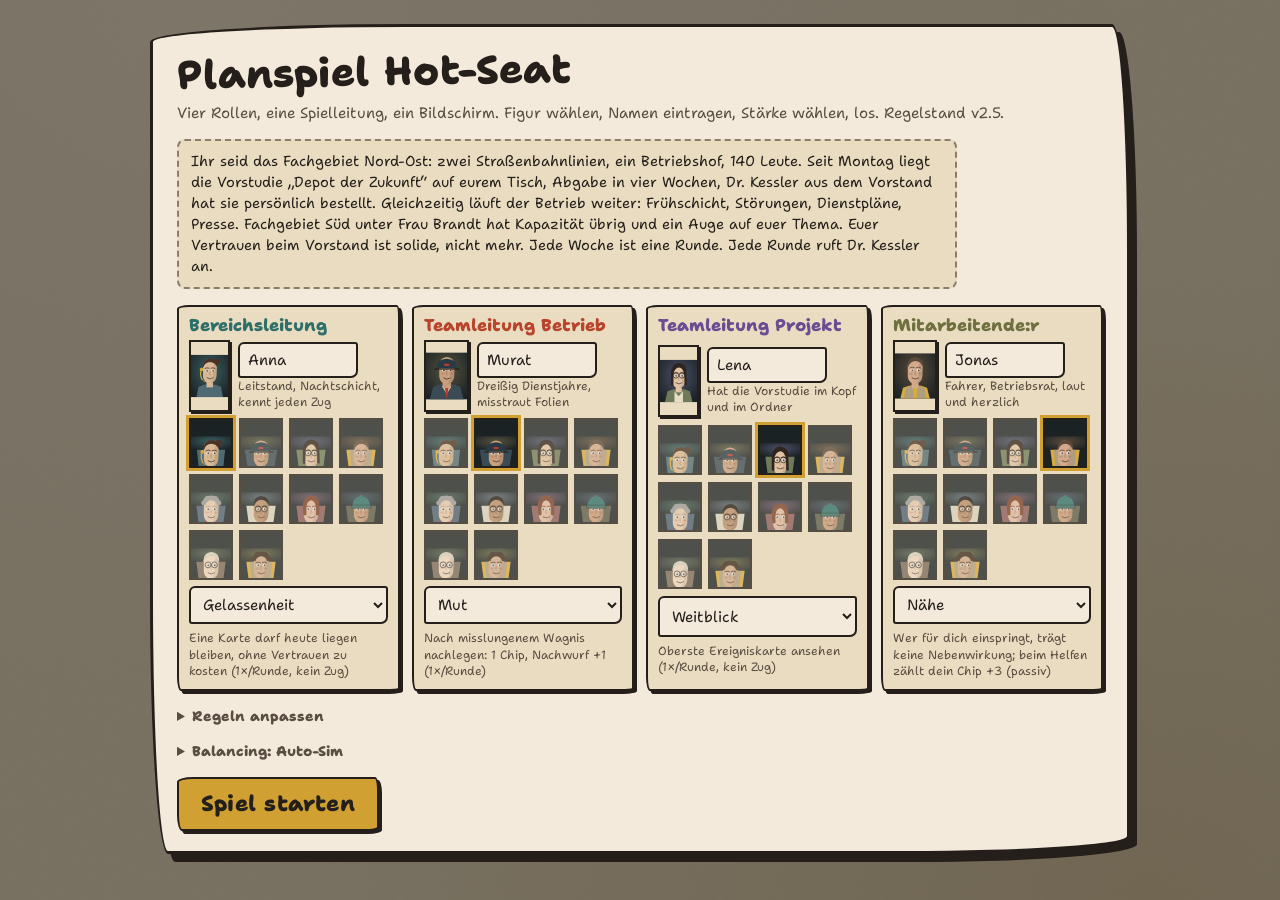
==== index.html @ df8563ce "Planspiel Hot-Seat Prototyp v2.5 Co-Authored-By: Claude Opus 5.5 <noreply@anthropic.com>" ====
<!doctype html>
<html lang="de">
<head>
<meta charset="utf-8">
<meta name="viewport" content="width=device-width,initial-scale=1,viewport-fit=cover">
<style>[hidden]{display:none!important}</style>
<title>Planspiel Hot-Seat</title>
<meta name="claude:viewport-fit-sides" content="cover">
<link rel="stylesheet" href="https://fonts.googleapis.com/css2?family=Shantell+Sans:ital,wght@0,400;0,600;0,800;1,400&display=swap">
<style>
/* Pappe und Tinte: ein Bürotisch aus Papier, Tinte und Klebeband. HUD als Holzbrett oben, Tisch links, Bühne Mitte, Team rechts mit Portraits, Protokoll als Notizblock unten. Ein Look, keine Dark-Mode-Variante. */
:root{
  --paper:#e9dcc0; --paper-2:#f3eadb; --card:#dcc8a0; --wood:#8a5a2d; --wood-2:#6e4522; --ink:#241f1b; --ink-soft:#5a4d42; --line:#8c7d6b;
  --olive:#6f7040; --rust:#b8452b; --teal:#2f6f6a; --mustard:#d0a033; --slate:#7b8a8f; --bone:#d6c9a8;
  --good:#3f7a3a; --crit:#b8452b; --accent:#d0a033;
  --t-stoerung:#b8452b; --t-team:#2f6f6a; --t-politik:#6a4c93; --t-chance:#6f7040;
  --p1:#2f6f6a; --p2:#b8452b; --p3:#6a4c93; --p4:#6f7040; --narr:#6b4a1f;
  --hand:"Shantell Sans",cursive,system-ui,sans-serif;
  color-scheme:light;
}
*{box-sizing:border-box}
html,body{height:100%}
body{margin:0;background:var(--paper);color:var(--ink);font-family:var(--hand);font-size:15px;line-height:1.35;
  padding-left:max(10px,env(safe-area-inset-left,0px));padding-right:max(10px,env(safe-area-inset-right,0px));padding-block:8px;
  background-image:radial-gradient(ellipse at 15% 0%,#f1e6cf 0,transparent 55%),radial-gradient(ellipse at 90% 100%,#d6c39d 0,transparent 55%)}
.grain{position:fixed;inset:0;pointer-events:none;opacity:.12;z-index:1;background-image:url("data:image/svg+xml;utf8,<svg xmlns='http://www.w3.org/2000/svg' width='160' height='160'><filter id='n'><feTurbulence type='fractalNoise' baseFrequency='.9' numOctaves='2' stitchTiles='stitch'/><feColorMatrix values='0 0 0 0 0 0 0 0 0 0 0 0 0 0 0 0 0 0 .5 0'/></filter><rect width='160' height='160' filter='url(%23n)'/></svg>");mix-blend-mode:multiply}
button{font:inherit;font-weight:600;cursor:pointer;background:var(--paper-2);color:var(--ink);border:2.5px solid var(--ink);border-radius:16px 4px 14px 5px / 5px 13px 4px 16px;padding:7px 14px;line-height:1.2;box-shadow:3px 3px 0 var(--ink)}
button:hover{background:#fff8ea}
button:active{transform:translate(2px,2px);box-shadow:1px 1px 0 var(--ink)}
button:focus-visible,input:focus-visible,select:focus-visible,textarea:focus-visible{outline:3px solid var(--rust);outline-offset:2px}
button:disabled{opacity:.4;cursor:not-allowed;box-shadow:none}
button.primary{background:var(--mustard);font-weight:800}
button.big{font-size:22px;font-weight:800;padding:12px 22px;letter-spacing:.01em}
button.ghost{background:transparent;box-shadow:none;border-color:var(--line)}
button.small{padding:4px 10px;font-size:13px;box-shadow:2px 2px 0 var(--ink)}
input,select,textarea{font:inherit;color:var(--ink);background:var(--paper-2);border:2.5px solid var(--ink);border-radius:6px 3px 7px 3px;padding:6px 8px;max-width:100%}
textarea{width:100%;min-height:56px;resize:vertical}
.num{font-variant-numeric:tabular-nums}
.muted{color:var(--ink-soft)}

.app{height:100%;display:grid;grid-template-rows:auto minmax(0,1fr) auto;gap:10px;position:relative;z-index:2}
.card{background:var(--paper-2);border:3px solid var(--ink);border-radius:255px 14px 225px 14px / 14px 225px 14px 255px;box-shadow:5px 6px 0 var(--ink);min-width:0;min-height:0}
.card.tl{transform:rotate(-.4deg)}.card.tr{transform:rotate(.35deg)}

/* HUD: Holzbrett */
.hud{display:grid;grid-template-columns:auto 1fr 1fr auto auto;gap:14px 20px;align-items:center;padding:10px 18px;background:var(--wood);color:var(--paper-2);border-radius:6px 255px 8px 225px / 225px 8px 255px 6px;box-shadow:5px 6px 0 var(--ink)}
.hud .stamp{font-weight:800;font-size:34px;line-height:1;border:4px solid #f2c6b5;color:#f2c6b5;padding:4px 12px;border-radius:6px;transform:rotate(-2.5deg);display:inline-block;background:rgba(0,0,0,.12);white-space:nowrap}
.hud .stamp small{display:block;font-size:12px;letter-spacing:.08em;font-weight:600;white-space:normal}
.meter{display:grid;gap:4px}
.meter .lab{display:flex;justify-content:space-between;font-weight:800;font-size:15px;gap:8px}
.meter .lab span:first-child{overflow:hidden;text-overflow:ellipsis;white-space:nowrap}
.meter .pips{display:flex;gap:4px}
.meter .pip{flex:1;height:18px;border:2.5px solid var(--ink);background:var(--paper-2);border-radius:5px 9px 4px 8px}
.meter.standing .pip.on{background:var(--teal)}
.meter.standing .pip.on.low{background:var(--rust)}
.meter.proj .pip.on{background:var(--olive)}
.clock{width:68px;height:68px;border:4px solid var(--ink);border-radius:50%;background:var(--paper-2);position:relative;box-shadow:3px 3px 0 var(--ink);color:var(--ink)}
.clock i{position:absolute;left:50%;top:50%;width:3px;height:26px;margin-left:-1.5px;background:var(--rust);transform-origin:50% 0;transform:rotate(180deg)}
.clock b{position:absolute;inset:0;display:grid;place-items:center;font-weight:800;font-size:17px;padding-top:30px}
.clock.critt{background:#f6d2c8;animation:shake .4s infinite}
.clock.off b{padding-top:0;font-size:22px}
@keyframes shake{0%,100%{transform:rotate(0)}50%{transform:rotate(3deg)}}
.gear{font-size:20px;padding:6px 12px;background:var(--paper-2)}
@media (max-width:900px){.hud{grid-template-columns:auto 1fr auto auto}.hud .meter.proj{grid-column:1/-1}}

/* Mitte */
.mid{display:grid;grid-template-columns:minmax(240px,.9fr) minmax(0,1.7fr) minmax(220px,.8fr);gap:14px;min-height:0;padding:4px 6px 8px}
@media (max-width:900px){.app{height:auto}.mid{grid-template-columns:1fr}}
.col{display:grid;grid-template-rows:auto minmax(0,1fr);min-height:0}
.col h2{margin:0;padding:10px 16px 2px;font-weight:800;font-size:17px;display:inline-block}
.col h2 span{border-bottom:3px solid var(--ink);padding-bottom:1px}
.scroll{overflow:auto;padding:8px 12px 12px;min-height:0}

/* Tisch */
.evs{display:grid;gap:10px}
.ev{border:2.5px solid var(--ink);border-radius:10px 3px 12px 4px / 4px 10px 3px 12px;padding:8px 10px;background:var(--card);display:grid;grid-template-columns:56px 1fr auto;gap:4px 10px;align-items:start;box-shadow:3px 3px 0 var(--ink);position:relative}
.ev::before{content:"";position:absolute;top:-9px;left:14px;width:46px;height:16px;background:rgba(214,201,168,.9);border:2px solid var(--ink);transform:rotate(-4deg)}
.ev .ico-svg{width:56px;height:56px;background:var(--paper-2);border:2.5px solid var(--ink);grid-row:1/4}
.ev .t{font-weight:800;font-size:18px;line-height:1.05}
.ev .x{font-size:13px;grid-column:2/4}
.ev .m{font-size:12px;color:var(--ink-soft);grid-column:2/4}
.ev .diff{font-weight:800;font-size:28px;line-height:1;color:var(--rust);text-align:center}
.ev .diff small{display:block;font-size:10px;letter-spacing:.08em;color:var(--ink-soft)}
.ev.sel{outline:4px solid var(--mustard)}
.ev.pick{cursor:pointer}
.ev.pick:hover{background:#e8d6ad}
.ev .prot{color:var(--good);font-weight:600}
.empty{color:var(--ink-soft);font-style:italic;padding:10px 4px}

/* Bühne */
.stage{display:grid;grid-template-rows:auto minmax(0,1fr);min-height:0}
.stage.crit{outline:4px solid var(--rust);outline-offset:-2px}
.who{display:flex;align-items:center;gap:14px;padding:12px 16px 6px;flex-wrap:wrap}
.who .pf{width:72px;height:80px;border:3px solid var(--ink);box-shadow:3px 3px 0 var(--ink);flex:none}
.who .pf svg{width:100%;height:100%;display:block}
.who .nm{font-weight:800;font-size:38px;line-height:.95;color:var(--pc)}
.who .rl{font-weight:600;font-size:14px;color:var(--ink-soft)}
.chips{display:flex;gap:5px;align-items:center;margin-left:auto}
.chip{width:22px;height:22px;border-radius:50%;background:var(--mustard);border:2.5px solid var(--ink);box-shadow:2px 2px 0 var(--ink)}
.chip.off{background:transparent;box-shadow:none;border-style:dashed;opacity:.6}
.chip.puf{background:var(--teal)}
.body{padding:4px 16px 14px;overflow:auto;display:grid;gap:10px;align-content:start}
.facts.mini{display:flex;flex-wrap:wrap;gap:6px 16px;align-items:center;font-size:13px;color:var(--ink-soft)}
.facts.mini b{color:var(--ink)}
.secretbox{border:2.5px dashed var(--ink);border-radius:8px;padding:8px 10px;font-size:14px;background:var(--paper)}
.sides{display:grid;grid-template-columns:repeat(auto-fit,minmax(220px,1fr));gap:14px}
.side{display:grid;gap:6px;text-align:left;padding:16px 18px 14px;border-width:3px;border-radius:255px 14px 225px 14px / 14px 225px 14px 255px}
.side .big{font-weight:800;font-size:38px;line-height:1}
.side.st{background:#f0dfb0}.side.pr{background:#dfe3c2}
.side .muted{font-size:13px}
.sidetag{font-weight:800;font-size:13px;letter-spacing:.04em;padding:2px 8px;border:2.5px solid var(--ink);border-radius:6px 2px 7px 3px;transform:rotate(-2deg);display:inline-block}
.sidetag.st{background:#f0dfb0}.sidetag.pr{background:#dfe3c2}
.optlabel{font-weight:800;font-size:14px;color:var(--ink-soft);margin-top:2px}
.optgrid{display:grid;grid-template-columns:repeat(auto-fill,minmax(240px,1fr));gap:12px;align-items:start}
.optc{border:2.5px solid var(--ink);border-radius:12px 3px 14px 4px / 4px 12px 3px 14px;padding:10px 12px;background:var(--paper);display:grid;gap:6px;cursor:pointer;box-shadow:3px 3px 0 var(--ink)}
.optc:hover{background:#fff6e2}
.optc.sel{grid-column:1/-1;background:var(--paper-2);box-shadow:5px 5px 0 var(--ink);cursor:default}
.optc.dis{opacity:.45;cursor:not-allowed;box-shadow:none}
.optc.t-Störung .ot{color:var(--t-stoerung)}.optc.t-Team .ot{color:var(--t-team)}.optc.t-Politik .ot{color:var(--t-politik)}.optc.t-Chance .ot{color:var(--t-chance)}
.optc.pass{background:transparent;border-style:dashed;box-shadow:none}
.optc .oh{display:flex;justify-content:space-between;gap:10px;align-items:start}
.optc .ot{font-weight:800;font-size:20px;line-height:1}
.optc .os{font-size:13px;color:var(--ink-soft);margin-top:3px}
.optc .oc{font-weight:800;font-size:30px;line-height:1;text-align:right;white-space:nowrap}
.optc .oc small{display:block;font-size:11px;color:var(--ink-soft);font-weight:600}
.optc .oc.hi{color:var(--good)}.optc .oc.mid{color:var(--mustard)}.optc .oc.lo{color:var(--rust)}
.optc .oc.nc{font-size:13px;color:var(--ink-soft);padding-top:6px}
.optc .oe{font-size:13px}.optc .oe .g{color:var(--good);font-weight:600}.optc .oe .r{color:var(--rust);font-weight:600}
.orows{display:grid;gap:8px}
.orow{display:grid;grid-template-columns:minmax(0,1fr) auto;gap:4px 12px;align-items:center;padding:8px 10px;border:2.5px solid var(--ink);border-radius:12px 3px 10px 4px / 4px 10px 3px 12px;background:var(--paper-2)}
.orow.wag{border-style:dashed;background:transparent}
.orow.dis{opacity:.45}
.orow .ol{font-weight:800;font-size:18px;line-height:1.05}
.orow .ol small{font-weight:400;font-size:13px;color:var(--ink-soft);margin-left:6px}
.orow .ox{font-size:13.5px;color:var(--narr);font-style:italic}
.orow .oce{font-size:13px}.orow .oce .g{color:var(--good);font-weight:600}.orow .oce .r{color:var(--rust);font-weight:600}.orow .oce .w{color:#8a6a10;font-weight:600}
.orow .ocost{font-weight:800;font-size:15px;text-align:right;white-space:nowrap;grid-column:2}
.orow .ocost small{display:block;font-size:11px;color:var(--ink-soft);font-weight:600}
.orow button{grid-column:2;justify-self:end}
.opts{display:flex;flex-wrap:wrap;gap:8px 14px;align-items:center;font-size:14px;padding:8px 12px;background:var(--paper);border:2px dashed var(--line);border-radius:8px}
.opts label{display:flex;gap:6px;align-items:center;cursor:pointer}
.opts .sum{margin-left:auto;font-weight:800;font-size:18px}
.prompt{font-size:19px;line-height:1.3;max-width:62ch}
.prompt.narr{color:var(--narr);font-style:italic}
.dmbox{background:var(--paper);border:2.5px solid var(--ink);border-radius:255px 10px 225px 10px / 10px 225px 10px 255px;padding:10px 14px;display:grid;gap:6px;max-width:70ch}
.dmbox .h{font-weight:800;font-size:13px;color:var(--ink-soft)}
.dmbox .r{font-size:15.5px;line-height:1.4}
.dmbox .q{font-size:13.5px;color:var(--ink-soft)}
.row{display:flex;flex-wrap:wrap;gap:8px;align-items:center}
.result{font-weight:800;font-size:30px;line-height:1}
.result.ok{color:var(--good)}.result.fail{color:var(--crit)}
.qs{margin:0;padding-left:20px;font-size:15px}
.tiles{display:grid;grid-template-columns:repeat(auto-fit,minmax(110px,1fr));gap:8px}
.tile{background:var(--paper);border:2.5px solid var(--ink);border-radius:9px 3px 8px 4px;padding:8px 10px;box-shadow:2px 2px 0 var(--ink)}
.tile .v{font-weight:800;font-size:26px;line-height:1}
.tile .k{font-size:11px;color:var(--ink-soft);font-weight:600}
.rev{width:100%;border-collapse:collapse;font-size:14px}
.rev td{border-top:2px dashed var(--line);padding:6px 4px;vertical-align:top}
.acts{display:flex;flex-wrap:wrap;gap:8px}

/* Team */
.team{display:grid;gap:10px}
.tm{display:grid;grid-template-columns:54px 1fr;gap:3px 10px;align-items:center;padding:6px 8px;border:2.5px solid var(--ink);border-radius:12px 3px 10px 4px / 4px 10px 3px 12px;background:var(--paper);box-shadow:3px 3px 0 var(--ink)}
.tm.active{background:#fff2cf;outline:4px solid var(--mustard)}
.tm.passed{opacity:.55}
.tm .pf{width:54px;height:60px;border:2.5px solid var(--ink);grid-row:1/3}
.tm .pf svg{width:100%;height:100%;display:block}
.tm .r1{display:flex;align-items:baseline;gap:6px;flex-wrap:wrap}
.tm .n{font-weight:800;font-size:19px;color:var(--pc);line-height:1}
.tm .rl{font-size:11px;color:var(--ink-soft);font-weight:600}
.tm .r2{display:flex;align-items:center;gap:6px;font-size:12px;color:var(--ink-soft);flex-wrap:wrap}
.tm .chips{margin-left:auto}.tm .chip{width:13px;height:13px;border-width:2px;box-shadow:none}
.tm .tag{font-size:10.5px;font-weight:700;border:2px solid var(--ink);border-radius:5px 2px 6px 2px;padding:0 5px;background:var(--paper-2)}
.tm .sidetag{font-size:10.5px;padding:0 5px;border-width:2px}
.lk{margin-top:10px;font-size:13px;color:var(--ink-soft)}
.lk .k{display:inline-block;border:2px solid var(--ink);border-radius:6px 2px 7px 2px;padding:2px 6px;margin:2px 2px 0 0;font-size:12.5px;color:var(--ink);background:var(--paper-2)}
.lk .k.used{text-decoration:line-through;color:var(--ink-soft)}
.pufferbox{margin-top:10px;font-size:13px;display:flex;align-items:center;gap:6px}

/* Protokoll: Notizblock */
.logbox{background:var(--paper-2);border:3px solid var(--ink);border-radius:8px 255px 10px 225px / 225px 10px 255px 8px;box-shadow:5px 6px 0 var(--ink);background-image:repeating-linear-gradient(transparent 0 23px,rgba(36,31,27,.08) 23px 24px)}
.log{height:150px;min-height:60px;max-height:60vh;overflow:auto;resize:vertical;padding:6px 16px 8px;font-size:14px;line-height:24px}
.log .l{padding:0}
.log .l.round{font-weight:800;font-size:16px;text-align:center;margin-top:4px}
.log .l.round::before,.log .l.round::after{content:" ~~ "}
.log .l.phase{font-weight:800;font-size:12px;color:var(--ink-soft);letter-spacing:.06em;text-transform:uppercase}
.log .l.narr{color:var(--narr);font-style:italic}.log .l.narr b{font-style:normal}
.log .l.sys{color:var(--ink-soft)}
.log .l.ref{color:var(--t-politik)}
.log .l.track{font-weight:700}.log .l.track.up{color:var(--good)}.log .l.track.down{color:var(--crit)}
.log .nm{font-weight:800}
.log .ok{color:var(--good);font-weight:700}.log .fail{color:var(--crit);font-weight:700}
.log .calc{color:var(--ink-soft)}

/* Einblendungen: Pappschild */
.flash{position:fixed;inset:0;display:grid;place-items:center;pointer-events:none;z-index:50;padding:0 16px}
.flash div{background:var(--paper-2);color:var(--ink);font-weight:800;font-size:40px;letter-spacing:.01em;padding:18px 36px;border:4px solid var(--ink);border-radius:255px 18px 225px 18px / 18px 225px 18px 255px;box-shadow:8px 9px 0 var(--ink);text-align:center;max-width:900px;line-height:1.05;text-wrap:balance;transform:rotate(-1.5deg)}
.flash div.good{background:#dfe3c2}
.flash div.bad{background:#f2c9bd}
.flash div.round{font-size:60px;background:var(--mustard)}
@media (max-width:560px){.flash div{font-size:28px;padding:14px 20px}.flash div.round{font-size:42px}}
@media (prefers-reduced-motion:no-preference){
  .flash div{animation:pop var(--dur,1.6s) ease-out forwards}
  @keyframes pop{0%{transform:rotate(-1.5deg) scale(.85);opacity:0}10%{transform:rotate(-1.5deg) scale(1.03);opacity:1}16%{transform:rotate(-1.5deg) scale(1)}85%{opacity:1}100%{opacity:0}}
}

/* Overlay: Setup / Einstellungen */
.ov{position:fixed;inset:0;background:rgba(36,31,27,.55);display:grid;place-items:start center;overflow:auto;z-index:40;padding:24px max(16px,env(safe-area-inset-right,0px)) 24px max(16px,env(safe-area-inset-left,0px))}
.ov .box{background:var(--paper-2);border:3px solid var(--ink);border-radius:255px 18px 225px 18px / 18px 225px 18px 255px;box-shadow:7px 8px 0 var(--ink);padding:20px 24px;width:min(980px,100%);display:grid;gap:16px}
.ov h1{font-weight:800;font-size:40px;line-height:1;margin:0;transform:rotate(-1deg);display:inline-block}
.ov h3{font-weight:800;font-size:15px;color:var(--ink-soft);margin:0}
.seats{display:grid;grid-template-columns:repeat(auto-fit,minmax(200px,1fr));gap:12px}
.seat{border:2.5px solid var(--ink);border-radius:12px 3px 14px 4px / 4px 12px 3px 14px;background:var(--paper);padding:10px;display:grid;gap:6px;box-shadow:3px 3px 0 var(--ink)}
.seat .r{font-weight:800;font-size:17px;color:var(--pc);line-height:1}
.seat input,.seat select{width:100%}
.seat .pf{width:64px;height:72px;border:2.5px solid var(--ink);box-shadow:2px 2px 0 var(--ink)}
.seat .pf svg{width:100%;height:100%;display:block}
.seat .pick{display:flex;gap:8px;align-items:center}
.pgrid{display:flex;flex-wrap:wrap;gap:6px}
.pgrid .pp{width:44px;height:50px;border:2.5px solid var(--ink);cursor:pointer;opacity:.75;background:#1b2224}
.pgrid .pp svg{width:100%;height:100%;display:block}
.pgrid .pp.on{opacity:1;outline:3px solid var(--mustard)}
.grid{display:grid;grid-template-columns:repeat(auto-fit,minmax(150px,1fr));gap:8px 12px}
.grid label{display:grid;gap:3px;font-size:12px;color:var(--ink-soft);font-weight:600}
.grid label.ck{grid-template-columns:auto 1fr;align-items:center;align-self:end}
details summary{cursor:pointer;font-weight:800;font-size:14px;color:var(--ink-soft)}
.scen{font-size:14.5px;line-height:1.45;max-width:78ch;background:var(--paper);border:2px dashed var(--line);padding:10px 12px;border-radius:8px}
</style>
</head>
<body>


<div class="grain"></div>
<div class="app" id="app">
  <div class="hud" id="hud"></div>
  <div class="mid">
    <div class="card col tl"><h2><span>Auf dem Tisch</span></h2><div class="scroll"><div id="evs" class="evs"></div></div></div>
    <div class="card stage" id="stage"></div>
    <div class="card col tr"><h2><span>Team</span></h2><div class="scroll"><div id="team" class="team"></div><div id="puffer" class="pufferbox"></div><div id="lk" class="lk"></div></div></div>
  </div>
  <div class="logbox"><div id="log" class="log"></div></div>
</div>
<div id="flash" class="flash" hidden><div></div></div>
<div id="ov" class="ov" hidden></div>
<script>
// ---------- Grafik: Portraits und Piktogramme (alles SVG, Tinte und matte Farben) ----------
const INK='#241f1b';
function portraitSVG(p,size){
  const w=size||150,h=Math.round(w*1.13);const id='g'+p.id;
  const dark=c=>c; // Platzhalter, Töne sind bereits matt gewählt
  let hair='';
  const hc=p.hairc;
  switch(p.hair){
    case 'bun':hair=`<path d="M46 50 Q48 16 76 14 Q106 16 106 50 L102 44 Q96 30 76 28 Q56 30 50 48 Z" fill="${hc}"/><circle cx="104" cy="26" r="12" fill="${hc}"/>`;break;
    case 'cap':hair=`<path d="M38 50 Q40 24 75 22 Q110 24 112 50 L112 56 L38 56 Z" fill="${hc}"/><path d="M32 56 L120 56 L123 62 L30 62 Z" fill="${INK}" opacity=".8"/><rect x="66" y="40" width="18" height="8" fill="${p.acc}"/>`;break;
    case 'long':hair=`<path d="M44 48 Q48 12 78 12 Q108 16 106 48 L108 100 Q104 104 98 100 L98 60 Q92 30 76 30 Q58 32 54 58 L54 102 Q48 106 44 100 Z" fill="${hc}"/>`;break;
    case 'short':hair=`<path d="M46 48 Q48 16 76 14 Q106 16 106 48 L102 46 Q96 30 76 28 Q56 30 50 50 Z" fill="${hc}"/>`;break;
    case 'curly':hair=`<path d="M42 50 Q40 14 76 12 Q112 14 110 50 Q104 44 98 48 Q94 32 76 30 Q58 32 54 48 Q48 44 42 50 Z" fill="${hc}"/><circle cx="46" cy="40" r="8" fill="${hc}"/><circle cx="106" cy="40" r="8" fill="${hc}"/><circle cx="60" cy="22" r="8" fill="${hc}"/><circle cx="92" cy="22" r="8" fill="${hc}"/>`;break;
    case 'bob':hair=`<path d="M44 48 Q48 12 78 12 Q108 16 106 48 L106 84 Q100 90 94 84 L94 56 Q90 32 76 30 Q60 32 58 56 L58 84 Q52 90 46 84 Z" fill="${hc}"/>`;break;
    case 'beanie':hair=`<path d="M42 54 Q44 18 76 16 Q108 18 110 54 Z" fill="${hc}"/><rect x="40" y="48" width="72" height="12" rx="3" fill="${hc}" stroke="${INK}" stroke-width="2" opacity=".95"/><circle cx="76" cy="16" r="6" fill="${hc}"/>`;break;
    default:hair='';
  }
  let cloth='';const cc=p.clothc;
  switch(p.cloth){
    case 'vest':cloth=`<path d="M20 ${h} L30 128 Q75 108 120 128 L130 ${h} Z" fill="${cc}"/><path d="M34 ${h} L40 130 Q58 122 66 120 L68 ${h} Z M116 ${h} L110 130 Q92 122 84 120 L82 ${h} Z" fill="#9a9a9a" opacity=".7"/><rect x="62" y="104" width="26" height="26" fill="${p.skin}"/>`;break;
    case 'headset':cloth=`<path d="M22 ${h} L30 128 Q75 108 120 128 L128 ${h} Z" fill="${cc}"/><rect x="62" y="104" width="26" height="26" fill="${p.skin}"/><path d="M42 54 q-8 24 2 44" stroke="${p.acc}" stroke-width="5" fill="none" stroke-linecap="round"/><circle cx="42" cy="58" r="7" fill="${p.acc}"/><path d="M44 98 q6 10 18 8" stroke="${p.acc}" stroke-width="3" fill="none"/>`;break;
    case 'jacket':cloth=`<path d="M14 ${h} L26 124 Q75 100 124 124 L136 ${h} Z" fill="${cc}"/><path d="M58 122 L75 150 L92 122 Z" fill="#d6c9a8"/><path d="M68 124 L75 ${h} L82 124 Z" fill="${p.acc}"/><rect x="60" y="100" width="30" height="28" fill="${p.skin}"/>`;break;
    case 'blazer':cloth=`<path d="M20 ${h} L30 126 Q75 106 120 126 L130 ${h} Z" fill="${cc}"/><path d="M58 126 L75 146 L92 126 L92 ${h} L58 ${h} Z" fill="#e8dcc4"/><rect x="63" y="104" width="24" height="26" fill="${p.skin}"/>`;break;
    case 'overall':cloth=`<path d="M20 ${h} L30 126 Q75 110 120 126 L130 ${h} Z" fill="${cc}"/><path d="M54 126 L58 ${h} L66 ${h} L62 128 Z M96 126 L92 ${h} L84 ${h} L88 128 Z" fill="${p.acc}"/><rect x="62" y="104" width="26" height="26" fill="${p.skin}"/>`;break;
    case 'sweater':cloth=`<path d="M18 ${h} L28 124 Q75 104 122 124 L132 ${h} Z" fill="${cc}"/><path d="M56 122 Q75 136 94 122 L94 130 Q75 144 56 130 Z" fill="${INK}" opacity=".35"/><rect x="62" y="104" width="26" height="26" fill="${p.skin}"/>`;break;
    case 'shirt':cloth=`<path d="M20 ${h} L30 126 Q75 108 120 126 L130 ${h} Z" fill="${cc}"/><path d="M62 124 L75 140 L88 124" fill="none" stroke="${INK}" stroke-width="2.5"/><rect x="63" y="104" width="24" height="26" fill="${p.skin}"/>`;break;
    default:cloth=`<path d="M20 ${h} L30 126 Q75 108 120 126 L130 ${h} Z" fill="${cc}"/><rect x="62" y="104" width="26" height="26" fill="${p.skin}"/>`;
  }
  const glasses=p.glasses?`<circle cx="64" cy="62" r="11" fill="none" stroke="${INK}" stroke-width="2.5"/><circle cx="88" cy="62" r="11" fill="none" stroke="${INK}" stroke-width="2.5"/><path d="M75 62 h2" stroke="${INK}" stroke-width="2.5"/>`:'';
  const eye=(cx)=>`<ellipse cx="${cx}" cy="63" rx="6.5" ry="5" fill="#f6f1e6"/><circle cx="${cx+1}" cy="63.5" r="3.6" fill="#3b3a44"/><circle cx="${cx+2.2}" cy="62.2" r="1.3" fill="#fff"/>`;
  return `<svg viewBox="0 0 150 ${h}" width="${w}" height="${h}" aria-label="Portrait ${p.name}">
    <defs><radialGradient id="${id}" cx="50%" cy="38%" r="72%"><stop offset="0" stop-color="${p.bg}"/><stop offset="1" stop-color="#1b2224"/></radialGradient></defs>
    <rect width="150" height="${h}" fill="url(#${id})"/>
    ${cloth}
    <path d="M48 44 Q50 18 75 16 Q102 18 104 46 L102 88 Q98 112 75 114 Q52 112 48 88 Z" fill="${p.skin}"/>
    <path d="M90 40 L88 92 Q84 110 75 114 Q98 112 102 88 L104 46 Q100 24 90 40 Z" fill="${INK}" opacity=".12"/>
    <ellipse cx="60" cy="76" rx="7" ry="4" fill="${p.acc}" opacity=".22"/><ellipse cx="92" cy="76" rx="7" ry="4" fill="${p.acc}" opacity=".22"/>
    ${eye(64)}${eye(88)}
    <path d="M56 54 q8 -5 16 -1 M80 53 q8 -4 16 1" stroke="${p.hairc}" stroke-width="3" fill="none" stroke-linecap="round"/>
    <path d="M76 66 q-4 12 1 16" stroke="${INK}" stroke-width="2" fill="none" opacity=".45"/>
    <path d="M64 92 q12 9 24 0" stroke="${INK}" stroke-width="3" fill="none" stroke-linecap="round" opacity=".8"/>
    ${hair}${glasses}
  </svg>`;
}
// Piktogramme 84×84: Tinte auf Papier, ein Akzent
const PAPER='#f3eadb',RUST='#b8452b',OLIVE='#6f7040',TEAL='#2f6f6a',MUST='#d0a033',SLATE='#7b8a8f',BONE='#d6c9a8';
const ICONS={
  wire:`<path d="M8 30 L28 40 L46 28 L62 42 L76 30" fill="none" stroke="${INK}" stroke-width="4" stroke-linejoin="round"/><path d="M40 29 L36 44 L44 40 L39 56" fill="none" stroke="${RUST}" stroke-width="4" stroke-linecap="round" stroke-linejoin="round"/><rect x="10" y="58" width="64" height="12" fill="${SLATE}" stroke="${INK}" stroke-width="3"/>`,
  bed:`<rect x="12" y="40" width="60" height="26" fill="${PAPER}" stroke="${INK}" stroke-width="3.5"/><rect x="12" y="34" width="22" height="10" fill="${INK}"/><circle cx="24" cy="30" r="9" fill="${BONE}" stroke="${INK}" stroke-width="3"/><path d="M54 18 v16 M46 26 h16" stroke="${RUST}" stroke-width="5" stroke-linecap="round"/>`,
  truck:`<path d="M6 62 h72" stroke="${INK}" stroke-width="3"/><rect x="18" y="26" width="40" height="28" fill="${OLIVE}" stroke="${INK}" stroke-width="3.5"/><rect x="58" y="36" width="14" height="18" fill="${MUST}" stroke="${INK}" stroke-width="3.5"/><circle cx="28" cy="58" r="6" fill="${INK}"/><circle cx="62" cy="58" r="6" fill="${INK}"/>`,
  twoq:`<circle cx="28" cy="36" r="11" fill="${BONE}" stroke="${INK}" stroke-width="3.5"/><circle cx="56" cy="36" r="11" fill="${BONE}" stroke="${INK}" stroke-width="3.5"/><path d="M12 70 q16 -20 24 -8 M72 70 q-16 -20 -24 -8" fill="none" stroke="${INK}" stroke-width="3.5"/><text x="36" y="22" font-size="22" font-weight="700" fill="${RUST}" font-family="sans-serif">?</text>`,
  folders:`<rect x="10" y="26" width="26" height="34" fill="${MUST}" stroke="${INK}" stroke-width="3"/><rect x="30" y="20" width="26" height="34" fill="${PAPER}" stroke="${INK}" stroke-width="3"/><rect x="50" y="14" width="26" height="34" fill="${MUST}" stroke="${INK}" stroke-width="3"/><circle cx="42" cy="66" r="8" fill="${BONE}" stroke="${INK}" stroke-width="3"/><path d="M26 82 q16 -16 32 0" fill="none" stroke="${INK}" stroke-width="3.5"/>`,
  quarrel:`<circle cx="28" cy="34" r="11" fill="${BONE}" stroke="${INK}" stroke-width="3.5"/><circle cx="56" cy="34" r="11" fill="${BONE}" stroke="${INK}" stroke-width="3.5"/><path d="M12 68 q16 -20 24 -8 M72 68 q-16 -20 -24 -8" fill="none" stroke="${INK}" stroke-width="3.5"/><path d="M36 46 l12 0 M42 40 l0 12" stroke="${RUST}" stroke-width="4" stroke-linecap="round" transform="rotate(45 42 46)"/>`,
  warn:`<path d="M14 66 L42 20 L70 66 Z" fill="${MUST}" stroke="${INK}" stroke-width="3.5" stroke-linejoin="round"/><path d="M42 36 v14" stroke="${INK}" stroke-width="5" stroke-linecap="round"/><circle cx="42" cy="58" r="3" fill="${INK}"/>`,
  grab:`<rect x="30" y="30" width="40" height="30" fill="${PAPER}" stroke="${INK}" stroke-width="3.5"/><path d="M30 36 h40" stroke="${INK}" stroke-width="2"/><path d="M8 50 q10 -14 22 -4 q4 10 -2 18 q-10 8 -20 -4" fill="${BONE}" stroke="${INK}" stroke-width="3.5"/><path d="M26 40 l8 -8" stroke="${RUST}" stroke-width="4" stroke-linecap="round"/>`,
  paper:`<rect x="14" y="16" width="56" height="52" fill="${PAPER}" stroke="${INK}" stroke-width="3.5"/><path d="M22 28 h40 M22 36 h40 M22 44 h24 M22 52 h32" stroke="${INK}" stroke-width="3"/><path d="M50 44 h12 v14 h-12 z" fill="${RUST}"/>`,
  bridge:`<path d="M12 60 q14 -34 30 -10 q16 -28 30 10" fill="none" stroke="${TEAL}" stroke-width="5" stroke-linecap="round"/><path d="M26 44 l-8 -4 M58 44 l8 -4" stroke="${INK}" stroke-width="3" stroke-linecap="round"/><circle cx="42" cy="24" r="6" fill="${MUST}" stroke="${INK}" stroke-width="3"/>`,
  visitor:`<circle cx="42" cy="26" r="11" fill="${BONE}" stroke="${INK}" stroke-width="3.5"/><path d="M18 72 q24 -34 48 0 Z" fill="${INK}"/><path d="M36 44 l6 10 l6 -10" fill="${RUST}"/><rect x="56" y="54" width="18" height="14" fill="${MUST}" stroke="${INK}" stroke-width="3"/>`,
  door:`<rect x="26" y="14" width="34" height="56" fill="${OLIVE}" stroke="${INK}" stroke-width="3.5"/><circle cx="52" cy="44" r="3" fill="${MUST}"/><path d="M8 42 h14 m-6 -6 l6 6 l-6 6" fill="none" stroke="${RUST}" stroke-width="4" stroke-linecap="round" stroke-linejoin="round"/>`,
  signal:`<rect x="30" y="12" width="24" height="56" rx="4" fill="${INK}"/><circle cx="42" cy="24" r="7" fill="${RUST}"/><circle cx="42" cy="42" r="7" fill="${BONE}"/><circle cx="42" cy="60" r="7" fill="${BONE}"/><path d="M42 68 v10 M30 78 h24" stroke="${INK}" stroke-width="4"/>`,
  storm:`<path d="M18 50 q-12 0 -10 -12 q2 -12 16 -10 q6 -14 22 -10 q14 2 16 14 q14 0 12 12 q-2 8 -12 8 Z" fill="${SLATE}" stroke="${INK}" stroke-width="3.5"/><path d="M44 50 l-8 14 h10 l-8 16" fill="none" stroke="${MUST}" stroke-width="4" stroke-linecap="round" stroke-linejoin="round"/>`,
  chair:`<rect x="24" y="38" width="36" height="8" fill="${OLIVE}" stroke="${INK}" stroke-width="3"/><rect x="24" y="14" width="10" height="26" fill="${OLIVE}" stroke="${INK}" stroke-width="3"/><path d="M28 46 v22 M56 46 v22" stroke="${INK}" stroke-width="4"/><path d="M62 18 l12 12 M74 18 l-12 12" stroke="${RUST}" stroke-width="4" stroke-linecap="round"/>`,
  scales:`<path d="M42 14 v56 M22 70 h40" stroke="${INK}" stroke-width="4"/><path d="M18 26 h48" stroke="${INK}" stroke-width="4"/><path d="M10 46 q8 10 16 0 Z M58 46 q8 10 16 0 Z" fill="${MUST}" stroke="${INK}" stroke-width="3"/><path d="M18 26 v20 M66 26 v20" stroke="${INK}" stroke-width="2.5"/>`,
  alone:`<circle cx="24" cy="34" r="9" fill="${BONE}" stroke="${INK}" stroke-width="3.5"/><path d="M10 66 q14 -22 28 0 Z" fill="${TEAL}" stroke="${INK}" stroke-width="3"/><circle cx="60" cy="30" r="7" fill="${BONE}" stroke="${INK}" stroke-width="3"/><circle cx="72" cy="36" r="7" fill="${BONE}" stroke="${INK}" stroke-width="3"/><path d="M48 66 q20 -20 36 0 Z" fill="${SLATE}" stroke="${INK}" stroke-width="3"/>`,
  chart:`<path d="M14 70 h58 M14 70 v-54" stroke="${INK}" stroke-width="4"/><rect x="22" y="48" width="8" height="22" fill="${OLIVE}"/><rect x="36" y="36" width="8" height="34" fill="${OLIVE}"/><rect x="50" y="42" width="8" height="28" fill="${OLIVE}"/><rect x="64" y="22" width="8" height="48" fill="${RUST}"/>`,
  mic:`<rect x="34" y="12" width="16" height="30" rx="8" fill="${INK}"/><path d="M26 36 q0 18 16 18 q16 0 16 -18 M42 54 v14 M30 68 h24" fill="none" stroke="${INK}" stroke-width="4" stroke-linecap="round"/><circle cx="60" cy="20" r="5" fill="${RUST}"/>`,
  fund:`<circle cx="42" cy="42" r="24" fill="${MUST}" stroke="${INK}" stroke-width="3.5"/><path d="M42 28 v28 M34 36 q8 -6 16 0 q-8 6 -16 12 q8 6 16 0" fill="none" stroke="${INK}" stroke-width="3.5" stroke-linecap="round"/>`,
  wrench:`<path d="M20 64 L48 36" stroke="${INK}" stroke-width="7" stroke-linecap="round"/><path d="M46 20 a14 14 0 1 1 18 18 l-8 -2 l-8 -8 Z" fill="${SLATE}" stroke="${INK}" stroke-width="3.5"/><rect x="8" y="66" width="30" height="10" fill="${RUST}" stroke="${INK}" stroke-width="3"/>`,
  arrows:`<rect x="48" y="22" width="26" height="40" fill="${PAPER}" stroke="${INK}" stroke-width="3.5"/><path d="M10 32 h28 m-8 -8 l8 8 l-8 8 M10 54 h28 m-8 -8 l8 8 l-8 8" fill="none" stroke="${TEAL}" stroke-width="4" stroke-linecap="round" stroke-linejoin="round"/>`,
  tired:`<circle cx="42" cy="40" r="20" fill="${BONE}" stroke="${INK}" stroke-width="3.5"/><path d="M30 36 q6 4 12 0 M42 36 q6 4 12 0" stroke="${INK}" stroke-width="3" fill="none"/><path d="M34 52 q8 -6 16 0" stroke="${INK}" stroke-width="3" fill="none"/><text x="58" y="26" font-size="18" fill="${RUST}" font-family="sans-serif" font-weight="700">z</text>`,
  doorclose:`<rect x="26" y="14" width="34" height="56" fill="${SLATE}" stroke="${INK}" stroke-width="3.5"/><circle cx="34" cy="44" r="3" fill="${INK}"/><path d="M76 42 h-14 m6 -6 l-6 6 l6 6" fill="none" stroke="${RUST}" stroke-width="4" stroke-linecap="round" stroke-linejoin="round"/>`,
  puzzle:`<path d="M16 20 h22 q-4 -10 6 -10 q10 0 6 10 h20 v22 q10 -4 10 6 q0 10 -10 6 v20 h-54 Z" fill="${PAPER}" stroke="${INK}" stroke-width="3.5" stroke-linejoin="round"/><path d="M40 40 h14 v14 h-14 z" fill="${RUST}"/>`,
  bubbles:`<path d="M10 20 h40 v24 h-26 l-8 8 v-8 h-6 Z" fill="${PAPER}" stroke="${INK}" stroke-width="3.5" stroke-linejoin="round"/><path d="M34 40 h40 v24 h-6 v8 l-8 -8 h-26 Z" fill="${MUST}" stroke="${INK}" stroke-width="3.5" stroke-linejoin="round"/>`,
  clockman:`<circle cx="30" cy="34" r="18" fill="${PAPER}" stroke="${INK}" stroke-width="3.5"/><path d="M30 22 v12 l8 6" fill="none" stroke="${RUST}" stroke-width="3.5" stroke-linecap="round"/><circle cx="62" cy="40" r="8" fill="${BONE}" stroke="${INK}" stroke-width="3"/><path d="M48 72 q14 -20 28 0 Z" fill="${TEAL}" stroke="${INK}" stroke-width="3"/>`,
  letter:`<rect x="12" y="24" width="60" height="40" fill="${PAPER}" stroke="${INK}" stroke-width="3.5"/><path d="M12 24 l30 24 l30 -24" fill="none" stroke="${INK}" stroke-width="3.5"/><circle cx="64" cy="22" r="8" fill="${RUST}"/>`,
  tunnel:`<path d="M10 70 v-30 a32 32 0 0 1 64 0 v30 Z" fill="${INK}"/><path d="M22 70 v-24 a20 20 0 0 1 40 0 v24 Z" fill="#3b3a44"/><rect x="34" y="50" width="16" height="12" fill="${SLATE}" stroke="${BONE}" stroke-width="2"/><circle cx="38" cy="56" r="2" fill="${MUST}"/><circle cx="46" cy="56" r="2" fill="${MUST}"/>`,
  eraser:`<rect x="14" y="16" width="52" height="52" fill="${PAPER}" stroke="${INK}" stroke-width="3.5"/><path d="M22 28 h36 M22 38 h36 M22 48 h20" stroke="${INK}" stroke-width="3"/><rect x="44" y="44" width="28" height="14" fill="${RUST}" stroke="${INK}" stroke-width="3" transform="rotate(-30 58 51)"/>`,
  point:`<path d="M20 44 h20 v-20 q0 -6 6 -6 q6 0 6 6 v20 h16 q6 0 6 6 v10 q0 10 -10 10 h-30 q-8 0 -14 -8 Z" fill="${BONE}" stroke="${INK}" stroke-width="3.5" stroke-linejoin="round"/><path d="M8 24 l8 8 M8 44 h10" stroke="${RUST}" stroke-width="3.5" stroke-linecap="round"/>`,
};
const iconSVG=(key,size)=>`<svg viewBox="0 0 84 84" width="${size||84}" height="${size||84}" class="ico-svg" aria-hidden="true">${ICONS[key]||ICONS.warn}</svg>`;

// ---------- Stammdaten ----------
const SCENARIO={
  bereich:'Fachgebiet Nord-Ost', vorstand:'Dr. Kessler', nachbar:'Fachgebiet Süd (Leitung Brandt)',
  intro:'Ihr seid das Fachgebiet Nord-Ost: zwei Straßenbahnlinien, ein Betriebshof, 140 Leute. Seit Montag liegt die Vorstudie „Depot der Zukunft“ auf eurem Tisch, Abgabe in vier Wochen, Dr. Kessler aus dem Vorstand hat sie persönlich bestellt. Gleichzeitig läuft der Betrieb weiter: Frühschicht, Störungen, Dienstpläne, Presse. Fachgebiet Süd unter Frau Brandt hat Kapazität übrig und ein Auge auf euer Thema. Euer Vertrauen beim Vorstand ist solide, nicht mehr. Jede Woche ist eine Runde. Jede Runde ruft Dr. Kessler an.',
};
const ROLES = [
  {key:'BL', role:'Bereichsleitung', focus:'Politik', color:'--p1', ability:'Hilfe von außen: 1 Chip, ein Wagnis wird um 1 leichter (1×/Runde)', abilityKey:'help',
   goal:'Das Vertrauen des Vorstands darf nie unter 4 fallen', info:'Dr. Kessler plant eine Umstrukturierung, falls die Vorstudie kippt. Nord-Ost würde unter Süd aufgehen'},
  {key:'TB', role:'Teamleitung Betrieb', focus:'Betrieb', color:'--p2', ability:'Störung durchziehen: 2 Chips, ohne Wurf und ohne Nebenwirkung (1×/Spiel)', abilityKey:'solve',
   goal:'Jede Störung in der Runde lösen, in der sie kommt', info:'{MA} hat ein Angebot von Frau Brandt aus Süd und hat es dir im Vertrauen gesagt'},
  {key:'TP', role:'Teamleitung Projekt', focus:'Projekt', color:'--p3', ability:'Projektschub: 2 Chips für +3 Projekt, ohne Nebenwirkung (1×/Spiel)', abilityKey:'push',
   goal:'Das Projekt darf nie zwei Runden in Folge stehen bleiben', info:'Frau Brandt will die Vorstudie nach Süd holen. Es gab schon ein Gespräch mit Dr. Kessler'},
  {key:'MA', role:'Mitarbeitende:r', focus:'Team', color:'--p4', ability:'Störungsbereitschaft: +2 auf Wagnisse bei Störungen (passiv)', abilityKey:'standby',
   goal:'Du hast ein Angebot aus Süd. Du bleibst, wenn du bis Ende Runde 3 zweimal „zu zweit“ gespielt hast. Sonst: Runde 4 nur ein Chip', info:'Flurfunk: Süd hat gerade Kapazität übrig und sucht Aufgaben'},
];
const FOCUS_MATCH = {Politik:['Politik'], Betrieb:['Störung'], Projekt:['Chance'], Team:['Team']};
const STRENGTHS = {
  weitblick:{name:'Weitblick', leada:'Kreativität, Lernfreude, Neugier, Klarsicht, Weitblick', effect:'Oberste Ereigniskarte ansehen (1×/Runde, kein Zug)', active:true},
  mut:{name:'Mut', leada:'Ausdauer, Authentizität, Begeisterung, Mut', effect:'Nach misslungenem Wagnis nachlegen: 1 Chip, Nachwurf +1 (1×/Runde)', active:false},
  naehe:{name:'Nähe', leada:'Beziehungsstärke, Wertschätzung, Menschengespür', effect:'Wer für dich einspringt, trägt keine Nebenwirkung; beim Helfen zählt dein Chip +3 (passiv)', active:false},
  fuehrung:{name:'Führung', leada:'Gerechtigkeitssinn, Führungsvermögen, Teamwork', effect:'Einen Chip weitergeben (1×/Runde, ist ein Zug)', active:true},
  gelassenheit:{name:'Gelassenheit', leada:'Demut, Gelassenheit, Nachsicht, Besonnenheit', effect:'Eine Karte darf heute liegen bleiben, ohne Vertrauen zu kosten (1×/Runde, kein Zug)', active:true},
  sinn:{name:'Sinn', leada:'Dankbarkeit, Zuversicht, Humor, Qualitätsbewusstsein, Sinnstiftung', effect:'Zwei Lernkarten in der Reflexion (passiv)', active:false},
};
// Portraits: zehn Figuren, jede aus denselben Bausteinen. Spieler wählen eine.
const PORTRAITS=[
  {id:'p1',name:'Ilka',line:'Leitstand, Nachtschicht, kennt jeden Zug',skin:'#d9b995',hair:'bun',hairc:'#4a3326',cloth:'headset',clothc:'#4f6a73',bg:'#3a5f63',acc:'#d8a93e'},
  {id:'p2',name:'Bernd',line:'Dreißig Dienstjahre, misstraut Folien',skin:'#c9a07e',hair:'cap',hairc:'#2a3a44',cloth:'jacket',clothc:'#3b4b56',bg:'#55533f',acc:'#c0392b'},
  {id:'p3',name:'Selin',line:'Hat die Vorstudie im Kopf und im Ordner',skin:'#e2c3a3',hair:'long',hairc:'#2f2420',cloth:'blazer',clothc:'#6f7a5a',bg:'#4a4f66',glasses:true,acc:'#d8a93e'},
  {id:'p4',name:'Tomasz',line:'Fahrer, Betriebsrat, laut und herzlich',skin:'#d4a98a',hair:'short',hairc:'#5b4a3a',cloth:'vest',clothc:'#d8a93e',bg:'#5a4a3a',acc:'#2f6f6a'},
  {id:'p5',name:'Grete',line:'Werkstatt, repariert alles, auch Stimmungen',skin:'#e6c9ae',hair:'curly',hairc:'#9a9a9a',cloth:'overall',clothc:'#4a5f72',bg:'#3f5a52',acc:'#c0392b'},
  {id:'p6',name:'Amir',line:'Neu im Haus, stellt die richtigen Fragen',skin:'#b98c68',hair:'short',hairc:'#1f1a16',cloth:'shirt',clothc:'#d9d2c0',bg:'#52606b',glasses:true,acc:'#2f6f6a'},
  {id:'p7',name:'Hanne',line:'Assistenz, weiß vor allen, was der Vorstand will',skin:'#dfb9a0',hair:'bob',hairc:'#7a3f2a',cloth:'blazer',clothc:'#8a5a5a',bg:'#5d4a60',acc:'#d8a93e'},
  {id:'p8',name:'Kemal',line:'Disponent, ruhig, bis die Oberleitung fällt',skin:'#c99a78',hair:'beanie',hairc:'#2f6f6a',cloth:'sweater',clothc:'#5a5a4a',bg:'#3a4a5a',acc:'#c0392b'},
  {id:'p9',name:'Ruth',line:'Zahlen, Berichte, trockener Humor',skin:'#efd6bf',hair:'short',hairc:'#d6cfc0',cloth:'cardigan',clothc:'#7a6a5a',bg:'#4f5a4a',glasses:true,acc:'#d8a93e'},
  {id:'p10',name:'Jonah',line:'Azubi, schnell, will alles auf einmal',skin:'#d1a88a',hair:'curly',hairc:'#3a2a1e',cloth:'vest',clothc:'#d8a93e',bg:'#5a5a3a',acc:'#2f6f6a'},
];
// Optionen: chips, payer, resolve, standing, project, later{card,delay}, nachbar, noPair, endRound, nextChips, pair, chipsAll, roll{diff,fail}
// Kein sauberer Weg: jede Option hat einen Malus. Nur Fähigkeiten sind sauber.
// read = Vorlesetext der Spielleitung, qa = Rückfrage und Antwort, out = Ausgangssatz je Option
const EVENTS = [
  {id:1,type:'Störung',title:'Oberleitungsschaden',diff:5,to:'TB',icon:'wire',text:'Auf dem Hauptabschnitt hängt die Oberleitung durch, zwei Linien stehen.',esc:'Der Ersatzverkehr läuft chaotisch, die Presse ruft an.',
   read:'Dienstag, 6:40 Uhr. Die Leitstelle meldet: Auf dem Hauptabschnitt hängt die Oberleitung durch, ein Pantograph hat sie erwischt. Zwei Linien stehen, auf den Bahnsteigen wird es voll. Die Werkstatt braucht mindestens den Vormittag.',qa:'„Wie lange dauert die Reparatur?“ Bis mittags, wenn nichts dazwischenkommt. „Haben wir Busse?“ Drei, alle anderen sind im Umlauf.',opts:[
    {id:'a',label:'Ersatzverkehr aus eigener Kraft',text:'Alle verfügbaren Busse, die Schicht bleibt länger.',chips:2,resolve:true,later:{card:101,delay:2},out:'Bis mittags fahren eure Busse im Pendel. Die Frühschicht geht um 15 Uhr nach Hause, nicht um 13. Niemand beschwert sich. Noch nicht.'},
    {id:'b',label:'Süd um Busse bitten',text:'Ein Anruf bei Frau Brandt, zwanzig Minuten später rollen fremde Busse.',chips:1,resolve:true,nachbar:true,out:'Frau Brandt sagt sofort zu. „Gern. Wir helfen uns doch.“ Sie sagt es so, dass du es dir merkst.'},
    {id:'w',label:'Provisorium',text:'Der Werkstattmeister sagt, er kriegt das mit Draht und Klemmen hin.',chips:1,roll:{diff:5,fail:{escalateNow:true}},resolve:true,out:'Der Meister steht auf der Leiter und flucht leise.'}]},
  {id:2,type:'Störung',title:'Krankheitswelle Frühschicht',diff:4,to:'TB',icon:'bed',text:'Drei Kolleg:innen fallen aus, der Dienstplan hat Löcher.',esc:'Überstunden häufen sich, der Betriebsrat beschwert sich.',
   read:'Montagmorgen, drei Krankmeldungen in der Frühschicht, alle echt, alle gleichzeitig. Der Dienstplan hat Löcher, die nächste Woche zu groß sind, um sie zu übersehen.',qa:'„Können wir Fahrten streichen?“ Könnt ihr, das merkt der Vorstand. „Wer hat frei?“ Niemand, der nicht schon letzte Woche eingesprungen ist.',opts:[
    {id:'a',label:'{MA} springt ein',text:'Doppelschicht, ohne Diskussion.',chips:1,payer:'MA',resolve:true,noPair:'MA',out:'{MA} nickt, holt den Kaffee und fährt. Für Hilfe bei anderen Dingen ist {MA} diese Woche nicht mehr da.'},
    {id:'b',label:'Dienstplan neu schneiden',text:'Zwei Stunden am Plan, dann passt es, und du bist den Tag los.',chips:2,resolve:true,endRound:true,out:'Um 11 Uhr steht der Plan. Du hast den Rest der Woche keine Zeit mehr für anderes.'},
    {id:'w',label:'Leiharbeit anfordern',text:'Die Agentur verspricht Leute bis mittags.',chips:1,roll:{diff:4,fail:{standing:-1}},resolve:true,out:'Die Agentur schickt zwei Leute, die den Betriebshof noch nie gesehen haben.'}]},
  {id:3,type:'Störung',title:'Hindernis auf der Strecke',diff:4,to:'MA',icon:'truck',text:'Ein Lkw blockiert die Trasse am Depotausgang.',esc:'Verspätungen summieren sich über den ganzen Tag.',
   read:'Ein Sattelzug hat sich beim Rangieren auf die Trasse am Depotausgang gestellt und kommt nicht mehr vor und nicht zurück. Der Fahrer telefoniert, die erste Bahn wartet, die zweite auch.',qa:'„Können wir ihn abschleppen?“ Nicht ohne Polizei. „Wie lange steht er?“ Bis jemand entscheidet.',opts:[
    {id:'a',label:'Selbst hinfahren',text:'Du regelst das vor Ort, bist dafür den Rest des Tages weg.',chips:1,resolve:true,endRound:true,out:'Du stehst eine Stunde neben dem Lkw und redest. Es funktioniert. Der Tag ist trotzdem weg.'},
    {id:'b',label:'Polizei und Abschleppdienst',text:'Offizieller Weg, dauert, und der Vorstand liest den Bericht.',chips:2,resolve:true,standing:-1,out:'Nach neunzig Minuten ist die Trasse frei. Der Vorfall steht im Tagesbericht, mit eurem Namen.'},
    {id:'w',label:'Durchwinken lassen',text:'Der Fahrer meint, er kommt da noch vorbei.',chips:1,roll:{diff:4,fail:{standing:-1}},resolve:true,out:'Die Bahn schiebt sich Zentimeter für Zentimeter am Lkw vorbei.'}]},
  {id:4,type:'Team',title:'Zuständigkeit unklar',diff:5,to:'TP',icon:'twoq',text:'Zwei Teams halten sich für zuständig für die Vorstudie, keines arbeitet.',esc:'Beide Teams warten jetzt demonstrativ aufeinander.',
   read:'Das Planungsteam und die Werkstatt halten sich beide für die Vorstudie zuständig, seit Dr. Kessler sie „an euch“ gegeben hat. Beide warten auf eine Ansage. Bis dahin arbeitet keiner.',qa:'„Wer hat recht?“ Beide ein bisschen. „Was passiert, wenn wir nichts sagen?“ Sie warten weiter.',opts:[
    {id:'a',label:'Machtwort: Planung übernimmt',text:'Entschieden. Die Werkstatt hat es gehört.',chips:1,resolve:true,later:{card:102,delay:1},out:'Die Planung freut sich. Die Werkstatt sagt nichts, und das ist das Problem.'},
    {id:'b',label:'Beide an einen Tisch',text:'Ein Nachmittag Moderation, danach ziehen sie gemeinsam.',chips:2,resolve:true,project:1,nextChips:-1,out:'Nach vier Stunden gibt es eine Aufgabenliste und einen Kuchen. Das Projekt macht einen Schritt. Deine nächste Woche ist schon halb verplant.'},
    {id:'w',label:'Laufen lassen',text:'Das klärt sich von selbst, sagst du.',chips:1,roll:{diff:5,fail:{}},resolve:true,out:'Du schaust in zwei Tagen wieder nach.'}]},
  {id:5,type:'Team',title:'Spezialwissen überlastet',diff:4,to:'MA',icon:'folders',text:'Die Person mit dem Spezialwissen ist in drei Projekten gleichzeitig verplant.',esc:'Sie meldet sich für die nächste Woche ab.',
   read:'Es gibt genau eine Person, die das alte Stellwerk versteht, und sie ist diese Woche in drei Projekten gleichzeitig verplant, zwei davon nicht eure. Ihre Mails werden kürzer.',qa:'„Können wir sie freistellen?“ Nur gegen Widerstand der anderen Bereiche. „Was, wenn sie ausfällt?“ Dann steht das Stellwerk.',opts:[
    {id:'a',label:'Aus den anderen Projekten rausziehen',text:'Die anderen Bereiche sind nicht begeistert.',chips:1,resolve:true,standing:-1,out:'Zwei Bereichsleiter rufen bei Dr. Kessler an. Er ruft bei dir an.'},
    {id:'b',label:'Tandem bilden, Wissen übergeben',text:'Dauert, aber danach hängt nichts mehr an einer Person.',chips:2,resolve:true,pair:'MA',nextChips:-1,out:'{MA} sitzt zwei Tage daneben und schreibt mit. Das kostet dich nächste Woche Zeit, aber das Wissen hat jetzt zwei Köpfe.'},
    {id:'w',label:'Sie schafft das schon',text:'Sie hat es bisher immer geschafft.',chips:1,roll:{diff:5,fail:{later:{card:103,delay:1}}},resolve:true,out:'Sie sagt: „Geht schon.“ Du glaubst ihr.'}]},
  {id:6,type:'Team',title:'Konflikt in der Schicht',diff:5,to:'TB',icon:'quarrel',text:'Zwei Fahrer:innen weigern sich, gemeinsam Dienst zu tun.',esc:'Der Streit ist jetzt Thema im ganzen Depot.',
   read:'Zwei Fahrer:innen der Spätschicht reden nicht mehr miteinander, seit einem Streit um einen Dienstwechsel. Jetzt weigern sich beide, am selben Tag Dienst zu tun. Der Plan hält das nicht aus.',qa:'„Worum ging es?“ Offiziell um einen Dienstwechsel. „Und inoffiziell?“ Das weiß das ganze Depot, nur du nicht.',opts:[
    {id:'a',label:'Trennen: andere Dienste',text:'Schnell gelöst, aber alle reden darüber.',chips:1,resolve:true,later:{card:104,delay:1},out:'Die beiden sehen sich nicht mehr. Der Rest redet umso mehr.'},
    {id:'b',label:'Klärungsgespräch zu dritt',text:'Eine Stunde, in der niemand gern sitzt, und die dich den Tag kostet.',chips:2,resolve:true,endRound:true,out:'Nach einer Stunde Schweigen sagt einer von beiden den ersten ganzen Satz. Dein Tag ist danach vorbei.'},
    {id:'w',label:'Anweisung: Ihr fahrt zusammen',text:'Dienst ist Dienst.',chips:1,roll:{diff:5,fail:{standing:-1}},resolve:true,out:'Du schickst die Anweisung per Mail.'}]},
  {id:7,type:'Politik',title:'Prioritätenverschiebung',diff:6,to:'BL',icon:'warn',text:'Dr. Kessler will bis Freitag einen Zwischenstand zur Vorstudie, der nicht eingeplant war.',esc:'Die Nachfrage kommt jetzt direkt aus dem Vorstandsbüro.',
   read:'Eine Mail von Dr. Kessler, zwei Zeilen: „Ich brauche bis Freitag einen Zwischenstand zur Vorstudie für die Vorstandssitzung. Zehn Folien reichen.“ Der Zwischenstand war nie eingeplant.',qa:'„Was will er sehen?“ Fortschritt. „Können wir absagen?“ Könnt ihr. Einmal.',opts:[
    {id:'a',label:'Zwischenstand liefern',text:'Ihr nehmt die Zeit aus der Vorstudie selbst.',chips:1,resolve:true,project:-1,out:'Die Folien sind am Freitag fertig. Die Vorstudie ist eine Woche zurück.'},
    {id:'b',label:'Termin verhandeln',text:'Zwei Telefonate, ein Kompromiss, und ein Gefallen, den du schuldest.',chips:2,resolve:true,nextChips:-1,out:'Dr. Kessler gibt dir eine Woche mehr. Dafür sitzt du nächste Woche in seinem Lenkungskreis.'},
    {id:'w',label:'Schöner Foliensatz',text:'Viel Form, wenig Inhalt.',chips:1,roll:{diff:6,fail:{standing:-1}},resolve:true,out:'Die Folien sind bunt.'}]},
  {id:8,type:'Politik',title:'Süd greift zu',diff:5,to:'BL',icon:'grab',text:'Frau Brandt beansprucht das Thema der Vorstudie für Süd.',esc:'Es gibt ein Meeting dazu, ohne euch.',
   read:'Frau Brandt aus Süd hat Dr. Kessler ein Papier geschickt: „Depot der Zukunft, ein Vorschlag aus Süd.“ Es liest sich wie eure Vorstudie, nur schneller. Sie hat es dir in Kopie geschickt, mit freundlichen Grüßen.',qa:'„Darf sie das?“ Ja. „Weiß der Vorstand, dass das unser Thema ist?“ Er weiß, wer zuerst liefert.',opts:[
    {id:'a',label:'Thema teilen',text:'Gemeinsame Vorstudie, halbe Kontrolle.',chips:1,resolve:true,project:-1,out:'Frau Brandt ist sehr freundlich. Ein Kapitel der Vorstudie gehört jetzt Süd.'},
    {id:'b',label:'Vorstand einschalten',text:'Man merkt sich, wer eskaliert.',chips:2,resolve:true,standing:-1,out:'Dr. Kessler entscheidet für euch. Beim Rausgehen sagt er: „Das hätte ich gern nicht entscheiden müssen.“'},
    {id:'w',label:'Direkt konfrontieren',text:'Ein Gespräch unter vier Augen.',chips:1,roll:{diff:5,fail:{standing:-2}},resolve:true,out:'Du gehst rüber nach Süd. Frau Brandt hat Kaffee gekocht.'}]},
  {id:9,type:'Politik',title:'Zahlen in der Presse',diff:5,to:'BL',icon:'paper',text:'Ein Artikel über Pünktlichkeitswerte nennt euer Fachgebiet.',esc:'Die Kommunikation will bis heute Abend eine Stellungnahme.',
   read:'Die Lokalzeitung hat die Pünktlichkeitswerte des Quartals, Linie für Linie. Eure beiden Linien stehen unten. Die Überschrift nennt euren Betriebshof beim Namen. Die Unternehmenskommunikation hat schon angerufen.',qa:'„Stimmen die Zahlen?“ Ja. „Gibt es Gründe?“ Gute sogar. Sie stehen nicht im Artikel.',opts:[
    {id:'a',label:'Fehler eingestehen',text:'Kurze, ehrliche Stellungnahme.',chips:1,resolve:true,standing:-1,out:'Die Zeitung druckt deinen Satz. Dr. Kessler liest ihn beim Frühstück.'},
    {id:'b',label:'Zahlen aufbereiten und erklären',text:'Der Kontext stimmt die Geschichte, und kostet dich die Nacht.',chips:2,resolve:true,endRound:true,out:'Um zwei Uhr nachts ist die Stellungnahme fertig. Sie ist gut. Du bist es nicht mehr.'},
    {id:'w',label:'Aussitzen',text:'Morgen ist es eine alte Zeitung.',chips:1,roll:{diff:5,fail:{standing:-2}},resolve:true,out:'Du antwortest nicht.'}]},
  {id:10,type:'Chance',title:'Freie Kapazität in Süd',diff:4,to:'MA',icon:'bridge',text:'Süd hat diese Woche Luft und bietet Unterstützung an.',gain:'Projekt +1',win:'Die Kapazität aus Süd bringt das Projekt voran!',esc:'Das Angebot verfällt.',
   read:'Frau Brandt lässt ausrichten, Süd habe diese Woche zwei Leute frei, und ob ihr Hilfe bei der Vorstudie brauchen könnt. Das Angebot ist echt. Es ist auch nicht umsonst.',qa:'„Was will sie dafür?“ Nichts, sagt sie. „Und wirklich?“ Mitreden, irgendwann.',opts:[
    {id:'a',label:'Sauber einbinden',text:'Briefing, Aufgabenpaket, Ansprechpartner. Und Süd hat einen Fuß in der Tür.',chips:2,resolve:true,project:1,nachbar:true,out:'Die beiden aus Süd arbeiten gut. Sie berichten auch nach Süd.'},
    {id:'w',label:'Einfach machen lassen',text:'Die werden schon wissen, was zu tun ist.',chips:1,roll:{diff:4,fail:{}},resolve:true,project:1,out:'Ihr schickt ihnen den Ordner.'}]},
  {id:11,type:'Chance',title:'Besuch aus dem Vorstand',diff:5,to:'BL',icon:'visitor',text:'Dr. Kessler will sich die Vorstudie zeigen lassen.',gain:'Vertrauen +2',win:'Dr. Kessler ist beeindruckt!',esc:'Der Termin wird abgesagt.',
   read:'Dr. Kessler kommt Donnerstag persönlich auf den Betriebshof. Er will die Vorstudie sehen und, wie er sagt, „ein Gefühl für den Ort bekommen“. Er bringt seine Assistentin mit.',qa:'„Wie lange bleibt er?“ Eine Stunde. „Was erwartet er?“ Dass ihr wisst, was ihr tut.',opts:[
    {id:'a',label:'Vorbereiten wie eine Prüfung',text:'Probelauf, Zahlen, Rundgang. Die Woche ist damit durch.',chips:2,resolve:true,standing:2,endRound:true,out:'Dr. Kessler bleibt zwei Stunden statt einer. Beim Gehen sagt er: „Weiter so.“'},
    {id:'w',label:'Spontan zeigen',text:'Authentisch, sagst du.',chips:1,roll:{diff:5,fail:{standing:-1}},resolve:true,standing:2,out:'Ihr geht einfach los.'}]},
  {id:12,type:'Chance',title:'Erfahrene Kollegin zurück',diff:4,to:'TP',icon:'door',text:'Eine Kollegin kommt früher aus der Elternzeit zurück und kennt das Thema.',gain:'Alle +1 Chip',win:'Verstärkung! Alle bekommen einen Chip.',esc:'Sie wird einem anderen Projekt zugeteilt.',
   read:'Die Kollegin, die vor zwei Jahren das Depot-Konzept geschrieben hat, kommt drei Monate früher aus der Elternzeit zurück. Die Personalabteilung hat noch keine Stelle für sie. Süd hat schon gefragt.',qa:'„Kann sie sofort anfangen?“ Wenn ihr schnell seid. „Will sie zu uns?“ Sie will arbeiten.',opts:[
    {id:'a',label:'Stelle sichern',text:'Du gehst durch die Personalabteilung, bevor Süd es tut. Das kostet dich den Tag.',chips:2,resolve:true,chipsAll:1,endRound:true,out:'Drei Unterschriften, ein Telefonat mit Süd, das kurz war. Sie fängt Montag an.'},
    {id:'w',label:'Mündlich zusagen',text:'Formalien später.',chips:1,roll:{diff:4,fail:{}},resolve:true,chipsAll:1,out:'Ihr gebt euch die Hand.'}]},
  {id:13,type:'Störung',title:'Signalstörung im Berufsverkehr',diff:5,to:'TB',icon:'signal',text:'Die Stellwerkstechnik meldet Fehler, auf zwei Abschnitten fahren die Züge auf Sicht.',esc:'Der Rückstau reicht bis in die Innenstadt.',
   read:'7:50 Uhr, Berufsverkehr. Das Stellwerk meldet Fehler auf zwei Abschnitten, die Signale fallen auf Rot. Die Züge fahren auf Sicht, Schrittgeschwindigkeit, und hinter jedem Zug wird die Lücke größer.',qa:'„Was sagt die Technik?“ Vielleicht ein Reset, vielleicht eine Platine. „Wie lange?“ Bei einem Reset zehn Minuten. Sonst der Tag.',opts:[
    {id:'a',label:'Betriebsleitung übernimmt den Funk',text:'Du sitzt den Vormittag in der Leitstelle.',chips:2,resolve:true,endRound:true,out:'Vier Stunden Funk. Die Züge kommen durch. Du nicht mehr zu viel anderem.'},
    {id:'b',label:'Takt ausdünnen und ankündigen',text:'Weniger Züge, aber verlässlich.',chips:1,resolve:true,standing:-1,out:'Jede zweite Fahrt fällt aus, angekündigt. Die Fahrgäste sind sauer, aber informiert. Dr. Kessler liest es in der Zeitung.'},
    {id:'w',label:'Reset vom Tisch aus',text:'Die Technik sagt, ein Neustart reicht meistens.',chips:1,roll:{diff:5,fail:{escalateNow:true}},resolve:true,out:'Jemand drückt den Knopf.'}]},
  {id:14,type:'Störung',title:'Unwetterwarnung',diff:4,to:'MA',icon:'storm',text:'Für die Nacht ist Sturm angesagt, Äste auf den Gleisen sind sicher.',esc:'Drei Linien stehen bis in den Vormittag.',
   read:'Der Wetterdienst warnt für die Nacht vor Sturm, Stufe drei. Entlang der Nordstrecke stehen alte Pappeln. Beim letzten Sturm lagen drei davon auf den Gleisen, bis mittags.',qa:'„Wie sicher ist die Warnung?“ So sicher wie Wetter. „Was kostet Bereitschaft?“ Leute, die nachts wach sind.',opts:[
    {id:'a',label:'Bereitschaft aufstocken',text:'Zwei Trupps mehr, Material vorgelagert, und morgen fehlen sie.',chips:2,resolve:true,nextChips:-1,out:'Um drei Uhr nachts fällt die erste Pappel. Um vier ist die Strecke frei. Die Trupps schlafen den Tag.'},
    {id:'b',label:'{MA} übernimmt die Nacht',text:'Freiwillig, sagt {MA}.',chips:1,payer:'MA',resolve:true,noPair:'MA',out:'{MA} sitzt mit Thermoskanne im Bereitschaftswagen. Es wird eine lange Nacht.'},
    {id:'w',label:'Wird schon nicht so schlimm',text:'Die Warnungen sind oft übertrieben.',chips:1,roll:{diff:4,fail:{standing:-2}},resolve:true,out:'Ihr geht schlafen.'}]},
  {id:15,type:'Team',title:'Kündigung im Leitstand',diff:5,to:'TB',icon:'chair',text:'Ein erfahrener Disponent geht zum Monatsende.',esc:'Die Nachtschichten sind nicht mehr besetzt.',
   read:'Der Disponent mit den meisten Nachtschichten kündigt zum Monatsende, ein privater Grund, kein Streit. Die Nachtschichten im Leitstand hängen an ihm. Eine Nachbesetzung dauert normalerweise vier Monate.',qa:'„Kann man ihn halten?“ Nein, er zieht weg. „Wer kann Nacht?“ Zwei Leute, beide schon am Limit.',opts:[
    {id:'a',label:'Nachbesetzung aus Süd',text:'Frau Brandt leiht jemanden aus, nicht umsonst.',chips:1,resolve:true,nachbar:true,out:'Ab Montag sitzt ein Disponent aus Süd im Leitstand. Er ist gut. Er grüßt von Frau Brandt.'},
    {id:'b',label:'Intern ausbilden',text:'Jemand aus dem Team wächst rein, langsam.',chips:2,resolve:true,later:{card:105,delay:1},out:'Ein Fahrer will in den Leitstand. Er kann es lernen. Es wird dauern.'},
    {id:'w',label:'Ausschreiben und warten',text:'Vielleicht meldet sich schnell jemand.',chips:1,roll:{diff:5,fail:{}},resolve:true,out:'Die Anzeige ist online.'}]},
  {id:16,type:'Team',title:'Betriebsrat fragt nach Überstunden',diff:5,to:'BL',icon:'scales',text:'Der Betriebsrat will die Überstundenliste des Quartals sehen.',esc:'Es gibt eine förmliche Beschwerde.',
   read:'Der Betriebsratsvorsitzende steht mit einem Zettel in deiner Tür. Er will die Überstundenliste des Quartals, bis Freitag, schriftlich. Er lächelt dabei. Die Liste ist nicht schön.',qa:'„Ist das sein Recht?“ Ja. „Wie schlimm ist die Liste?“ Zwei Leute über dem Limit, seit Monaten.',opts:[
    {id:'a',label:'Zahlen offenlegen',text:'Die Liste ist nicht schön.',chips:1,resolve:true,standing:-1,out:'Der Betriebsrat bedankt sich. Die Liste geht an die Personalabteilung, und von dort weiter nach oben.'},
    {id:'b',label:'Gespräch mit Betriebsrat und Team',text:'Ursachen statt Zahlen, und eine Zusage, die dich bindet.',chips:2,resolve:true,nextChips:-1,out:'Nach dem Gespräch gibt es einen Plan für weniger Überstunden. Du hast versprochen, ihn selbst zu überwachen.'},
    {id:'w',label:'Formal korrekt antworten',text:'Alles im Rahmen, steht im Brief.',chips:1,roll:{diff:5,fail:{later:{card:104,delay:1}}},resolve:true,out:'Der Brief ist juristisch einwandfrei.'}]},
  {id:17,type:'Team',title:'Die Neue wird ausgegrenzt',diff:5,to:'MA',icon:'alone',text:'Die neue Kollegin in der Schicht sitzt in der Pause allein.',esc:'Sie hat sich krankgemeldet.',
   read:'Seit sechs Wochen ist eine neue Fahrerin in der Spätschicht. Sie fährt gut. In der Pause sitzt sie allein, im Gruppenchat wird sie nicht erwähnt, beim Dienstwechsel bekommt sie die schlechten Touren. Niemand hat etwas gegen sie, sagen alle.',qa:'„Hat sie sich beschwert?“ Nein. „Woher weißt du es dann?“ Du hast hingeschaut.',opts:[
    {id:'a',label:'{MA} nimmt sie unter die Fittiche',text:'Pausen, Fahrten, Fragen: {MA} ist dran.',chips:1,payer:'MA',resolve:true,noPair:'MA',out:'{MA} setzt sich in der Pause zu ihr. Beim dritten Mal setzen sich andere dazu.'},
    {id:'b',label:'Teamrunde: Rollen klären',text:'Unangenehm, wirksam, und du bist den Nachmittag los.',chips:2,resolve:true,endRound:true,out:'Eine Stunde Schweigen, dann sagt jemand, was alle denken. Danach ist es besser. Der Nachmittag ist weg.'},
    {id:'w',label:'Das renkt sich ein',text:'Jeder war mal neu.',chips:1,roll:{diff:5,fail:{later:{card:106,delay:1}}},resolve:true,out:'Du wartest.'}]},
  {id:18,type:'Politik',title:'Zentrale will Kennzahlen täglich',diff:5,to:'BL',icon:'chart',text:'Ab sofort täglich ein Report, Vorlage anbei.',esc:'Die Zentrale fragt, warum nichts kommt.',
   read:'Eine Mail aus der Konzernzentrale, an alle Fachgebiete: Ab sofort täglich bis 9 Uhr ein Kennzahlenreport, Vorlage anbei, vierzehn Felder. Die Vorlage ist für Busbetriebe gemacht.',qa:'„Wer liest das?“ Ein Controller. „Was passiert, wenn wir nicht liefern?“ Eine Erinnerung. Dann eine zweite.',opts:[
    {id:'a',label:'Liefern, Assistenz abstellen',text:'Jemand tippt ab jetzt jeden Morgen Zahlen.',chips:1,resolve:true,nextChips:-1,out:'Jeden Morgen um halb neun sitzt jemand an der Vorlage. Die Zahlen stimmen. Die Zeit fehlt woanders.'},
    {id:'b',label:'Auf wöchentlich hochverhandeln',text:'Zwei Termine, gute Argumente, und die Zentrale merkt sich den Namen.',chips:2,resolve:true,standing:-1,out:'Wöchentlich reicht, sagt die Zentrale schließlich. Dr. Kessler hört, dass Nord-Ost „Diskussionsbedarf“ hatte.'},
    {id:'w',label:'Ignorieren',text:'Das versandet, denkst du.',chips:1,roll:{diff:6,fail:{standing:-2}},resolve:true,out:'Die Mail bleibt ungelesen.'}]},
  {id:19,type:'Chance',title:'Interview-Anfrage Fachzeitschrift',diff:5,to:'BL',icon:'mic',text:'Eine Fachzeitschrift will über euer Fachgebiet berichten.',gain:'Vertrauen +1, Projekt +1',win:'Der Artikel erscheint, und die Vorstudie steht drin.',esc:'Die Redaktion nimmt einen anderen Bereich.',
   read:'„Der Nahverkehr“ plant ein Heft über Betriebshöfe im Umbruch. Die Redakteurin hat von eurer Vorstudie gehört und will ein Interview, nächste Woche, mit Fotos. Dr. Kessler liest das Heft.',qa:'„Dürfen wir das?“ Mit Freigabe der Kommunikation. „Was, wenn es schiefgeht?“ Dann steht es gedruckt.',opts:[
    {id:'a',label:'Vorbereitet antworten',text:'Kernbotschaften, Freigabe, Fotos. Die Woche ist voll damit.',chips:2,resolve:true,standing:1,project:1,endRound:true,out:'Das Interview ist gut. Die Vorstudie steht auf Seite 12, mit Foto. Die Woche ist trotzdem vorbei.'},
    {id:'w',label:'Spontan zusagen',text:'Du redest gern.',chips:1,roll:{diff:5,fail:{standing:-1}},resolve:true,standing:1,project:1,out:'Die Redakteurin kommt am Mittwoch.'}]},
  {id:20,type:'Chance',title:'Innovationsfonds ausgeschrieben',diff:5,to:'TP',icon:'fund',text:'Die Konzernzentrale fördert Vorstudien, Frist in zwei Wochen.',gain:'Projekt +2',win:'Der Antrag ist durch, das Projekt hat Rückenwind.',esc:'Frist verpasst.',
   read:'Die Zentrale schreibt einen Innovationsfonds aus: Vorstudien zur Depot-Modernisierung werden gefördert. Frist in zwei Wochen, zwölf Seiten Antrag. Süd hat sich schon beworben, hört man.',qa:'„Wie groß ist die Chance?“ Gut, wenn der Antrag gut ist. „Wer schreibt ihn?“ Das ist die Frage.',opts:[
    {id:'a',label:'Antrag schreiben',text:'Zwei Abende, eine gute Chance, und zwei Abende weniger für alles andere.',chips:2,resolve:true,project:2,nextChips:-1,out:'Der Antrag geht um 23:58 Uhr raus. Drei Wochen später kommt die Zusage.'},
    {id:'w',label:'Kurzantrag',text:'Eine Seite, Daumen drücken.',chips:1,roll:{diff:5,fail:{}},resolve:true,project:1,out:'Eine Seite, ein Klick.'}]},
  {id:21,type:'Störung',title:'Drei Züge in der Werkstatt',diff:5,to:'TB',icon:'wrench',text:'Fahrzeugmangel: Die Reserve ist aufgebraucht.',esc:'Im Berufsverkehr fallen Fahrten aus.',
   read:'Drei Züge stehen gleichzeitig in der Werkstatt, zwei mit Radschäden, einer mit einem Kurzschluss. Die Reserve ist aufgebraucht. Ab morgen fehlen im Berufsverkehr zwei Umläufe.',qa:'„Wann sind die Züge zurück?“ Einer Donnerstag, die anderen nächste Woche. „Hat Süd Reserve?“ Süd hat immer Reserve.',opts:[
    {id:'a',label:'Reserve aus Süd',text:'Zwei Züge geliehen, Rückgabe unklar.',chips:1,resolve:true,nachbar:true,out:'Zwei Züge mit dem Logo von Süd fahren auf euren Linien. Alle sehen es.'},
    {id:'b',label:'Umlauf neu planen',text:'Mit weniger Fahrzeugen den vollen Takt halten. Die Planer sind danach durch.',chips:2,resolve:true,nextChips:-1,out:'Der neue Umlauf hält. Die Planung hat zwei Nächte durchgearbeitet und nimmt nächste Woche frei.'},
    {id:'w',label:'Fahren, bis es knallt',text:'Die Werkstatt wird schon fertig.',chips:1,roll:{diff:4,fail:{later:{card:107,delay:1}}},resolve:true,out:'Ihr fahrt mit dem, was da ist.'}]},
  {id:22,type:'Team',title:'Zwei wollen in die Vorstudie',diff:5,to:'TP',icon:'arrows',text:'Zwei Teammitglieder wollen raus aus dem Betrieb und rein ins Projekt.',esc:'Beide fahren Dienst nach Vorschrift.',
   read:'Zwei aus der Planung stehen in der Tür: Sie wollen in die Vorstudie, Vollzeit, ab sofort. Beide sind gut. Beide fehlen dann im Betrieb. Und beide haben gehört, dass die andere auch gefragt hat.',qa:'„Brauchen wir sie im Projekt?“ Mindestens eine. „Und im Betrieb?“ Beide.',opts:[
    {id:'a',label:'Beide reinholen',text:'Das Projekt freut sich, der Betrieb wird dünn.',chips:1,resolve:true,project:1,standing:-1,out:'Die Vorstudie bekommt zwei kluge Köpfe. Die Planung im Betrieb arbeitet ab jetzt zu zweit statt zu viert.'},
    {id:'b',label:'Eine Person, klar begründet',text:'Ein Gespräch, in dem jemand enttäuscht wird, und das dich Kraft kostet.',chips:2,resolve:true,nextChips:-1,out:'Eine geht ins Projekt, eine bleibt. Die, die bleibt, sagt: „Verstehe ich.“ Sie meint es nicht so.'},
    {id:'w',label:'Entscheidung vertagen',text:'Nächste Woche, versprochen.',chips:1,roll:{diff:5,fail:{}},resolve:true,out:'Ihr vertagt.'}]},
];
const FOLLOW = [
  {id:101,type:'Störung',title:'Erschöpfte Schicht',diff:5,to:'TB',icon:'tired',text:'Die Überstunden vom Oberleitungsschaden fordern ihren Preis.',esc:'Zwei Fahrer:innen fallen länger aus.',
   read:'Die Überstunden vom Oberleitungsschaden sind nicht vergessen. Drei Krankmeldungen in der Frühschicht, kurze Zündschnüre im Pausenraum, ein Fahrer hat am Steuer geweint. Das Team ist leer.',qa:'„Ist das unsere Schuld?“ Ja. „Was hilft?“ Zeit, die ihr nicht habt.',opts:[
    {id:'a',label:'Freizeitausgleich',text:'Alle bekommen ihre Stunden zurück, jetzt, und der Plan wird dünn.',chips:2,resolve:true,nextChips:-1,out:'Eine Woche lang fährt die Frühschicht mit Mindestbesetzung. Es geht gerade so.'},
    {id:'b',label:'Durchhalten',text:'Noch zwei Wochen, dann wird es ruhiger.',chips:1,resolve:true,standing:-1,out:'Die Schicht hält durch. Der Betriebsrat schreibt an Dr. Kessler.'},
    {id:'w',label:'Motivationsrede',text:'Kaffee und Kuchen im Pausenraum.',chips:1,roll:{diff:5,fail:{standing:-1}},resolve:true,out:'Du stellst dich in den Pausenraum.'}]},
  {id:102,type:'Team',title:'Werkstatt zieht sich zurück',diff:5,to:'TP',icon:'doorclose',text:'Nach dem Machtwort liefert die Werkstatt nur noch das Nötigste.',esc:'Die Werkstatt hat die Mitarbeit an der Vorstudie offiziell beendet.',
   read:'Seit dem Machtwort liefert die Werkstatt nur noch, was im Auftrag steht. Mails werden kurz, Termine werden abgesagt, das Wissen über die Hallen bleibt in der Halle.',qa:'„Sind sie beleidigt?“ Sie sind übergangen worden. „Brauchen wir sie?“ Für das Depot-Kapitel: ja.',opts:[
    {id:'a',label:'Zurückholen',text:'Du gehst hin und hörst dir alles an. Das dauert.',chips:2,resolve:true,endRound:true,out:'Zwei Stunden in der Halle, der Meister redet, du hörst zu. Am Ende sagt er: „Na gut.“'},
    {id:'b',label:'Ohne sie weiter',text:'Das Projekt verliert Wissen.',chips:1,resolve:true,project:-1,out:'Das Depot-Kapitel wird vom Schreibtisch aus geschrieben. Man merkt es.'},
    {id:'w',label:'Mail an alle',text:'Appell an den Teamgeist.',chips:1,roll:{diff:5,fail:{project:-1}},resolve:true,out:'Die Mail hat drei Absätze.'}]},
  {id:103,type:'Störung',title:'Ausfall Spezialwissen',diff:6,to:'MA',icon:'puzzle',text:'Die Person mit dem Spezialwissen ist ausgefallen, niemand kennt das Stellwerk.',esc:'Ein Teilsystem steht still.',
   read:'Sie hat es nicht geschafft. Krankmeldung, sechs Wochen, Diagnose nicht euer Thema. Das alte Stellwerk meldet einen Fehler, und niemand im Haus weiß, was die Meldung bedeutet.',qa:'„Gibt es eine Doku?“ Eine, von 2019, unvollständig. „Der Hersteller?“ Existiert nicht mehr.',opts:[
    {id:'a',label:'Externe holen',text:'Teuer, schnell, fremd, und der Vorstand fragt, warum ihr das nicht selbst könnt.',chips:2,resolve:true,standing:-1,out:'Ein Ingenieurbüro kommt am Dienstag. Die Rechnung geht nach oben.'},
    {id:'b',label:'Projekt pausieren',text:'Die Vorstudie wartet, bis jemand sich eingearbeitet hat.',chips:1,resolve:true,project:-1,out:'Zwei Leute aus dem Projekt lesen die Doku von 2019.'},
    {id:'w',label:'Handbuch und Hoffnung',text:'Es gibt eine Doku von 2019.',chips:1,roll:{diff:6,fail:{standing:-1}},resolve:true,out:'Ihr blättert.'}]},
  {id:104,type:'Politik',title:'Gerücht im Depot',diff:5,to:'BL',icon:'bubbles',text:'Im Depot heißt es, die Bereichsleitung habe die Kontrolle verloren.',esc:'Das Gerücht hat Dr. Kessler erreicht.',
   read:'Im Depot wird geredet: Die Bereichsleitung wisse nicht, was in den Schichten los ist, die Vorstudie sei wichtiger als die Leute. Niemand sagt es dir ins Gesicht. Die Assistentin von Dr. Kessler hat es schon gehört.',qa:'„Wer streut das?“ Niemand streut. Es wächst. „Stimmt es?“ Ein bisschen.',opts:[
    {id:'a',label:'Offen ansprechen',text:'Du stellst dich in die Kantine.',chips:1,resolve:true,standing:-1,out:'Du sagst, was du gehört hast, und fragst, was dran ist. Es wird still. Dann redet jemand. Dr. Kessler hört von der „Krisensitzung“.'},
    {id:'b',label:'Rundgang und Gespräche',text:'Drei Tage, viele Einzelgespräche, kaum Schreibtisch.',chips:2,resolve:true,endRound:true,out:'Drei Tage Pausenräume, Werkstatt, Leitstand. Am Ende weißt du mehr als vorher. Der Schreibtisch ist voll.'},
    {id:'w',label:'Aussitzen',text:'Gerüchte sterben von allein.',chips:1,roll:{diff:5,fail:{standing:-1}},resolve:true,out:'Du sagst nichts.'}]},
  {id:105,type:'Team',title:'Einarbeitung frisst Zeit',diff:4,to:'TB',icon:'clockman',text:'Der neue Disponent braucht jemanden an seiner Seite.',esc:'Fehler in der Disposition, zwei Ausfälle.',
   read:'Der Fahrer, der in den Leitstand wechselt, lernt schnell, aber der Leitstand verzeiht keine Fehler. Er braucht jemanden neben sich, drei Wochen lang, in jeder Schicht.',qa:'„Wer kann das?“ Die, die schon zu viel machen. „Was, wenn niemand?“ Dann lernt er an echten Fehlern.',opts:[
    {id:'a',label:'{MA} wird Pate',text:'{MA} erklärt, wie der Laden läuft.',chips:1,payer:'MA',resolve:true,noPair:'MA',out:'{MA} sitzt neben ihm, drei Wochen, und erklärt jede Entscheidung zweimal.'},
    {id:'b',label:'Selbst einarbeiten',text:'Du sitzt daneben, und sonst nirgends.',chips:2,resolve:true,endRound:true,out:'Du bist im Leitstand. Alles andere wartet.'},
    {id:'w',label:'Learning by doing',text:'Er wird es schon merken.',chips:1,roll:{diff:4,fail:{standing:-1}},resolve:true,out:'Er sitzt allein am Pult.'}]},
  {id:106,type:'Team',title:'Die Neue kündigt',diff:6,to:'MA',icon:'letter',text:'Die neue Kollegin hat die Kündigung auf dem Tisch.',esc:'Sie ist weg, die Schicht ist unterbesetzt.',
   read:'Die neue Fahrerin hat gekündigt, Probezeit, zwei Wochen Frist. In der Begründung steht nichts. Sie fährt weiter gut, bis zum letzten Tag, und sitzt in der Pause allein.',qa:'„Kann man sie umstimmen?“ Vielleicht. „Will sie das?“ Sie will gefragt werden.',opts:[
    {id:'a',label:'Halten: Gespräch und Zusage',text:'Du versprichst, dass sich etwas ändert, und meinst es. Das bindet dich.',chips:2,resolve:true,nextChips:-1,out:'Sie zieht die Kündigung zurück. Du hast versprochen, selbst hinzuschauen. Das wirst du jetzt müssen.'},
    {id:'b',label:'Gehen lassen',text:'Manche passen nicht.',chips:1,resolve:true,standing:-1,out:'Sie geht. Die Schicht fährt mit einer Person weniger, und Dr. Kessler fragt nach der Fluktuation.'},
    {id:'w',label:'Prämie anbieten',text:'Geld hilft, manchmal.',chips:1,roll:{diff:6,fail:{standing:-1}},resolve:true,out:'Du nennst eine Zahl.'}]},
  {id:107,type:'Störung',title:'Zug mit Fahrgästen im Tunnel',diff:6,to:'TB',icon:'tunnel',text:'Ein Zug ist liegen geblieben, 200 Fahrgäste, kein Licht.',esc:'Bilder aus dem Tunnel sind in den Nachrichten.',
   read:'Es hat geknallt. Ein Zug, der nicht in die Werkstatt durfte, steht im Tunnel unter dem Fluss, 200 Fahrgäste, Notlicht, kein Handyempfang. Die ersten Fotos sind trotzdem schon draußen.',qa:'„Gefahr für die Leute?“ Nein, nur Dunkelheit und Wut. „Wie lange bis zum Schleppzug?“ Vierzig Minuten.',opts:[
    {id:'a',label:'Evakuierung, alle Mann',text:'Alles, was Beine hat, in den Tunnel.',chips:3,resolve:true,endRound:true,out:'Nach zwanzig Minuten gehen die Fahrgäste zu Fuß mit Taschenlampen zur Station. Sie klatschen sogar. Das Fachgebiet ist den Tag über leer.'},
    {id:'b',label:'Warten auf den Schleppzug',text:'Vierzig Minuten im Dunkeln.',chips:1,resolve:true,standing:-2,out:'Vierzig Minuten. Die Fotos aus dem Tunnel laufen am Abend in den Nachrichten.'},
    {id:'w',label:'Fahrer versucht Neustart',text:'Manchmal geht es wieder.',chips:1,roll:{diff:6,fail:{standing:-2}},resolve:true,out:'Der Fahrer dreht den Schlüssel.'}]},
  {id:108,type:'Team',title:'Nacharbeit an der Vorstudie',diff:5,to:'TP',icon:'eraser',text:'Der schnelle Abschnitt von neulich hält der Prüfung nicht stand.',esc:'Der Fehler ist Dr. Kessler aufgefallen.',
   read:'Das Kapitel, das ihr schnell geschrieben habt, ist durch die Fachprüfung gefallen: falsche Annahmen bei den Hallenmaßen, eine Tabelle aus dem alten Konzept. Es muss neu, bevor es jemand im Vorstand liest.',qa:'„Wie viel ist falsch?“ Genug. „Hat es schon jemand gesehen?“ Noch nicht.',opts:[
    {id:'a',label:'Nacharbeiten',text:'Diesmal gründlich, und diese Woche nichts anderes.',chips:2,resolve:true,endRound:true,out:'Das Kapitel wird neu geschrieben. Es ist jetzt gut. Die Woche ist vorbei.'},
    {id:'b',label:'So lassen',text:'Ein Kapitel fliegt raus.',chips:1,resolve:true,project:-1,out:'Das Kapitel wird gestrichen. Die Vorstudie ist dünner.'},
    {id:'w',label:'Fußnote',text:'Eine Einschränkung im Kleingedruckten.',chips:1,roll:{diff:5,fail:{project:-1}},resolve:true,out:'Ihr setzt eine Fußnote.'}]},
  {id:109,type:'Politik',title:'Süd will mitreden',diff:5,to:'TP',icon:'point',text:'Frau Brandt erinnert an ihre Hilfe und will jetzt in der Vorstudie mitentscheiden.',esc:'Süd präsentiert eure Vorstudie als gemeinsame.',
   read:'Frau Brandt ruft an, freundlich wie immer. Süd habe ja geholfen, und jetzt wolle man gern „die Perspektive von Süd“ in der Vorstudie sehen. Ein Kapitel, ein Logo, ein Name auf dem Deckblatt.',qa:'„Hat sie ein Recht darauf?“ Kein formales. „Kann sie uns schaden?“ Sie kann bei Dr. Kessler anrufen.',opts:[
    {id:'a',label:'Mitreden lassen',text:'Ein Kapitel geht in fremde Hände.',chips:1,resolve:true,project:-1,out:'Das Deckblatt hat jetzt zwei Logos.'},
    {id:'b',label:'Freundlich abgrenzen',text:'Dank ja, Mitsprache nein.',chips:2,resolve:true,standing:-1,out:'Frau Brandt sagt: „Natürlich.“ Am Abend telefoniert sie mit Dr. Kessler.'},
    {id:'w',label:'Gegenangebot',text:'Ihr helft Süd beim nächsten Mal.',chips:1,roll:{diff:5,fail:{project:-1}},resolve:true,out:'Du bietest einen Tausch an.'}]},
];
const ALL_CARDS=[...EVENTS,...FOLLOW];
const CARD=id=>ALL_CARDS.find(c=>c.id===id);
const SEEDED_EVENTS=[8,10];
const PROJECT_OPTS=[
  {id:'g',label:'Gründlich',text:'Sauber recherchiert, sauber geschrieben, und sonst diese Woche nichts.',chips:2,project:1,endRound:true,out:'Ein Kapitel steht. Du hast es ganz geschrieben, und sonst nichts.'},
  {id:'s',label:'Schnell',text:'Erst mal etwas Vorzeigbares.',chips:1,project:1,later:{card:108,delay:2},out:'Zehn Seiten in zwei Tagen. Sie sehen gut aus.'},
  {id:'n',label:'Süd einbinden',text:'Die haben Leute und Interesse.',chips:1,project:1,nachbar:true,out:'Zwei Leute aus Süd schreiben mit. Frau Brandt bekommt den Entwurf in Kopie.'},
  {id:'w',label:'Wagnis',text:'Du setzt auf eine Idee, die entweder trägt oder nicht.',chips:1,project:1,roll:{project:true,fail:{}},out:'Du schreibst die Idee auf und zeigst sie herum.'},
];
const CALL_QUESTIONS=['Warum stehen noch Karten offen, obwohl Sie vier Leute haben?','Wer hat entschieden, die Störung liegen zu lassen?','Wie weit ist die Vorstudie, in einem Satz?','Was wusste Ihr Team, das Sie mir nicht gesagt haben?','Warum habe ich das von Frau Brandt erfahren?','Was ist Ihr Plan, falls das nächste Woche wieder passiert?','Wen in Ihrem Team haben Sie diese Woche überfordert?','Was hätten Sie anders gemacht?','Warum sehe ich keinen Fortschritt bei der Vorstudie?','Ich höre, bei Ihnen fahren Züge aus Süd. Stimmt das?'];
const DEFAULT_SETTINGS={mode:'dilemma',dice:'d6',chips:3,standingStart:6,standingMax:10,projectTarget:8,rounds:4,diffMin:4,diffMax:6,strengths:true,turnTimer:true,turnSec:60,timeoutMode:'hard',
  events:'2,3,3,4',escPen:2,callFail:true,critOnce:true,helpB:2,bereit:5,pd:'4,5,7',wagnisPlus:1,
  puffer:true,overtime:true,stillstand:true,prio:true};

// ---------- Zustand ----------
let S=null;
let UI={act:null,lastRoll:null,peek:null,timerId:null,turnEnd:null,call:null,refl:null,flashQ:[],flashBusy:false,secretOpen:false,focus:null};
let setupSettings={...DEFAULT_SETTINGS};
let setupPlayers=[{name:'Anna',strength:'gelassenheit'},{name:'Murat',strength:'mut'},{name:'Lena',strength:'weitblick'},{name:'Jonas',strength:'naehe'}];
const $=id=>document.getElementById(id);
const shuffle=a=>{a=a.slice();for(let i=a.length-1;i>0;i--){const j=Math.floor(Math.random()*(i+1));[a[i],a[j]]=[a[j],a[i]]}return a};
const esc=s=>String(s).replace(/[&<>"]/g,c=>({'&':'&amp;','<':'&lt;','>':'&gt;','"':'&quot;'}[c]));
const P=key=>S.players.find(p=>p.key===key);
const fill=t=>String(t).replace(/\{MA\}/g,(S&&P('MA')||{}).name||'Mitarbeitende:r');
const two=()=>S.settings.dice==='2d6';
const dil=()=>S.settings.mode==='dilemma';
const callThreshold=()=>two()?7:4;
const eventsFor=round=>{const a=String(S.settings.events).split(',').map(x=>+x||1);return a[Math.min(round,a.length)-1]||1};
function projectDiff(){const pd=String(S.settings.pd).split(',').map(x=>+x);const i=S.project<3?0:S.project<6?1:2;const v=(pd[i]||[4,5,7][i])+(dil()?(S.settings.wagnisPlus||0):0);return two()?v+3:v}
const wagDiff=e=>e.diff+(dil()?(S.settings.wagnisPlus||0):0);
const bereitDiff=()=>two()?S.settings.bereit+3:S.settings.bereit;
function pSuccess(diff,bonus){const need=diff-bonus;if(!two()){if(need<=1)return 1;if(need>6)return 0;return (7-need)/6}let c=0;for(let i=1;i<=6;i++)for(let j=1;j<=6;j++)if(i+j>=need)c++;return c/36}
const pct=x=>Math.round(x*100)+' %';
const projectPhaseName=()=>S.project<3?'Anlaufphase':S.project<6?'Kernarbeit':'Abschluss';
const openStoerungen=()=>S.open.filter(e=>e.type==='Störung').length;
const SIDE={standing:'Betrieb',project:'Projekt'};
const sideCount=s=>S.players.filter(p=>p.side===s).length;
const helpVal=h=>(S.settings.helpB||1)+(h.strength==='naehe'?1:0);
function mkCard(c){return {...c,protected:false}}
function buildDeck(){
  const rest=shuffle(EVENTS.filter(e=>!SEEDED_EVENTS.includes(e.id))).map(mkCard);
  const seeded=shuffle(EVENTS.filter(e=>SEEDED_EVENTS.includes(e.id))).map(mkCard);
  return [...shuffle([...seeded,rest.shift()]),...rest];
}
function mapDifficulty(deck,s){deck.forEach(e=>{const t=(e.diff-4)/2;e.diff=Math.round(s.diffMin+t*(s.diffMax-s.diffMin))})}
function newState(settings,players){
  const deck=buildDeck();mapDifficulty(deck,settings);
  return {settings:{...settings},round:1,phase:'event',standing:settings.standingStart,project:0,restructuring:false,restructuringRound:null,over:false,won:null,
    players:players.map((p,i)=>({...ROLES[i],name:p.name,strength:p.strength,portrait:p.portrait||PORTRAITS[i].id,chips:settings.chips,abilityUsed:false,strengthUsed:false,lernUsed:false,helpUsed:false,extraChips:0,paired:0,passed:false,left:false,side:null,rolled:false,noPair:false,erschoepfung:0,overtimeUsed:false,debt:0,out:false})),
    deck,discard:[],open:[],lern:[],log:[],stats:{rolls:0,ones:0,sixes:0,fails:0,succ:0,timeouts:0,wagnis:0,sicher:0},projectHist:[0],eventDone:false,turn:null,waitReroll:false,lastAddressed:null,
    scheduled:[],nachbarDebt:0,critUsed:false,puffer:0,prio:null,standingActed:false,projectActed:false,projectAtStart:0};
}
function roll(){const d=two()?[1+Math.floor(Math.random()*6),1+Math.floor(Math.random()*6)]:[1+Math.floor(Math.random()*6)];return{d,total:d.reduce((a,b)=>a+b,0),crit:d.every(x=>x===6),fumble:d.every(x=>x===1)}}

// ---------- Protokoll ----------
function L(k,a,t,h){S.log.push({k,a,t,h:h||null})}
const nm=key=>{const p=P(key);return `<span class="nm" style="color:var(${p.color})">${esc(p.name)}</span>`};
const logRound=n=>L('round',null,`Runde ${n}`);
const logPhase=t=>L('phase',null,t);
const logNarr=t=>L('narr','dm',`Spielleitung: ${fill(t)}`,`<b>Spielleitung:</b> ${esc(fill(t))}`);
const logSys=t=>L('sys',null,fill(t));
const logRef=t=>L('ref',null,t);
const logAct=(key,t)=>L('act',key,`${P(key).name}: ${fill(t)}`,`${nm(key)}: ${esc(fill(t))}`);
function logTrack(what,from,to){const up=to>from;L('track'+(up?' up':' down'),null,`${what==='Standing'?'Vertrauen':what} ${up?'steigt':'sinkt'} auf ${to}.`)}
function logRoll(key,parts,total,diff,ok,label){
  const txt=parts.map((p,i)=>(i?' + ':'')+p.v+(p.l?' '+p.l:'')).join('').replace(/\+ -/g,'− ');
  L('roll',key,`${P(key).name}: ${label||'Wurf'} ${txt} = ${total} gegen ${diff} – ${ok?'Erfolg':'Fehlschlag'}`,
    `${nm(key)}: ${esc(label||'Wurf')} <span class="calc">${esc(txt)} =</span> <b>${total}</b> <span class="calc">gegen ${diff}</span> – <span class="${ok?'ok':'fail'}">${ok?'Erfolg':'Fehlschlag'}</span>`);
}

// ---------- Einblendungen ----------
function flash(text,kind,ms){UI.flashQ.push({text:fill(text),kind:kind||'',ms:ms||1400});while(UI.flashQ.length>3){const i=UI.flashQ.findIndex(f=>f.kind!=='round');if(i<0)break;UI.flashQ.splice(i,1)}if(!UI.flashBusy)nextFlash()}
function nextFlash(){const f=$('flash'),d=f.firstElementChild;const it=UI.flashQ.shift();if(!it){UI.flashBusy=false;f.hidden=true;return}UI.flashBusy=true;f.hidden=true;void d.offsetWidth;d.textContent=it.text;d.className=it.kind;d.style.setProperty('--dur',it.ms+'ms');f.hidden=false;setTimeout(nextFlash,it.ms)}

// ---------- Mechanik ----------
function setStanding(v){
  const from=S.standing;S.standing=Math.max(0,Math.min(S.settings.standingMax,v));
  if(S.standing!==from){logTrack('Standing',from,S.standing);const d=S.standing-from;flash(d>0?`Das Vertrauen des Vorstands steigt! +${d}`:`Das Vertrauen des Vorstands sinkt! ${d}`,d>0?'good':'bad')}
  if(S.standing===0&&!S.restructuring&&!S.over){S.restructuring=true;S.restructuringRound=S.round;logNarr(`Dr. Kessler hat genug gesehen. Der Vorstand übernimmt ${SCENARIO.bereich}, kommissarisch über ${SCENARIO.nachbar}. Es folgt eine letzte Runde mit einem Chip weniger pro Person.`);flash('Der Vorstand übernimmt euer Fachgebiet!','bad',2600)}
}
function setProject(v){
  const from=S.project;S.project=Math.max(0,Math.min(S.settings.projectTarget,v));
  if(S.project!==from){logTrack('Projekt',from,S.project);const d=S.project-from;flash(d>0?(S.project>=S.settings.projectTarget?'Das Projekt ist fertig!':`Das Projekt kommt voran! +${d}`):`Das Projekt fällt zurück! ${d}`,d>0?'good':'bad')}
}
function drawEvent(reason,card){
  let e;
  if(card){e=mkCard(card);mapDifficulty([e],S.settings)}
  else{if(!S.deck.length){S.deck=shuffle(S.discard);S.discard=[];logSys('Ereignisstapel neu gemischt.')}if(!S.deck.length){logSys('Keine Ereigniskarten mehr.');return null}e=S.deck.shift()}
  if(e.id===8)e.diff+=S.nachbarDebt;
  S.open.push(e);
  L('sys',null,`Ereignis${reason?' ('+reason+')':''}: ${e.title} [${e.type}, ${e.diff}], an ${P(e.to).name}.`,`Ereignis${reason?' ('+esc(reason)+')':''}: <b>${esc(e.title)}</b> <span class="calc">[${e.type}, ${e.diff}]</span>, an ${nm(e.to)}.`);
  logNarr(e.text);
  if(!reason){S.lastAddressed=e.to;UI.focus=e.id}else if(reason==='Patzer')flash(`Neues Ereignis: ${e.title}`,'bad');
  return e;
}
function drawRound(){
  if(S.settings.prio){S.prio=Math.random()<.5?'standing':'project';const t=S.prio==='standing'?`${SCENARIO.vorstand} ruft an: „Diese Woche zählt der Betrieb. Ich will keine Schlagzeilen.“ Liegengebliebene Karten kosten diese Woche 3 Vertrauen.`:`${SCENARIO.vorstand} ruft an: „Diese Woche will ich Fortschritt bei der Vorstudie sehen.“ Ohne Projektfortschritt kostet die Woche Vertrauen, Projektstillstand kostet doppelt.`;logNarr(t);flash(`Priorität der Woche: ${SIDE[S.prio]}`,'',2000)}
  S.projectAtStart=S.project;S.standingActed=false;S.projectActed=false;
  const n=eventsFor(S.round);
  for(let i=0;i<n;i++){const e=drawEvent(i?'weitere Karte':null);if(e&&i)flash(`Und noch etwas: ${e.title}`,'bad',1500)}
  const due=S.scheduled.filter(x=>x.round<=S.round);S.scheduled=S.scheduled.filter(x=>x.round>S.round);
  due.forEach(x=>{const e=drawEvent('Folge von früher',CARD(x.card));if(e)flash(`Die Rechnung von früher: ${e.title}`,'bad',1800)});
  S.eventDone=true;
}
function schedule(cardId,delay){const r=S.round+delay;S.scheduled.push({round:r,card:cardId});logSys(`Folge: „${CARD(cardId).title}“ kommt in Runde ${r}.`)}
function resolveEvent(e,byKey,byText){
  S.open=S.open.filter(x=>x!==e);if(e.id<100)S.discard.push(e);
  L('act',byKey,`${P(byKey).name}: „${e.title}“ erledigt${byText?' ('+byText+')':''}.`,`${nm(byKey)}: <b>„${esc(e.title)}“ erledigt</b>${byText?' ('+esc(byText)+')':''}.`);
  if(!dil()&&e.bonus){if(e.win)flash(e.win,'good');if(e.bonus.project)setProject(S.project+e.bonus.project);if(e.bonus.standing)setStanding(S.standing+e.bonus.standing);if(e.bonus.chips){S.players.forEach(p=>p.chips+=e.bonus.chips);logSys(`Alle erhalten ${e.bonus.chips} Chip.`)}}
}
function afterRoll(p,r){
  if(r.crit){S.stats.sixes++;if(S.settings.critOnce&&S.critUsed){logSys('Glanzwurf, aber das Standing ist diese Runde schon gestiegen.')}else{S.critUsed=true;logNarr(`${p.name}, erzähl, was so gut lief.`);flash(`Glanzleistung! ${p.name}, erzähl, was so gut lief.`,'good');setStanding(S.standing+1)}}
  if(r.fumble){S.stats.ones++;logSys('Patzer! Zweites Ereignis.');flash('Patzer! Ein zweites Ereignis bricht herein.','bad');drawEvent('Patzer')}
}
function mods(p,opt,parts){
  let b=0;
  if(opt.reason){b+=1;parts.push({v:1,l:'Begründung'})}
  (opt.helpers||[]).forEach(k=>{const h=P(k);if(!h||h.chips<1||h.side!==p.side||h.noPair)return;h.chips--;h.paired++;const v=helpVal(h);b+=v;parts.push({v,l:h.name})});
  if((opt.helpers||[]).length)p.paired++;
  if(opt.lern&&!p.lernUsed){const k=S.lern.find(x=>!x.used);if(k){k.used=true;p.lernUsed=true;b+=1;parts.push({v:1,l:'Lernkarte'})}}
  return b;
}
// Konsequenzen einer Option in Worten
function consText(o,ctx){
  const t=[];
  if(o.resolve&&!ctx?.project)t.push('erledigt');
  if(o.project)t.push(`Projekt ${o.project>0?'+':''}${o.project}`);
  if(o.standing)t.push(`Vertrauen ${o.standing>0?'+':''}${o.standing}`);
  if(o.chipsAll)t.push(`alle +${o.chipsAll} Chip`);
  if(o.later)t.push(`„${CARD(o.later.card).title}“ kommt in Runde ${S.round+o.later.delay}`);
  if(o.nachbar)t.push('ihr schuldet dem Nachbarbereich etwas');
  if(o.noPair)t.push(`${P(o.noPair).name} fällt diese Runde als Helfer aus`);
  if(o.endRound)t.push('danach bist du fertig für die Runde');
  if(o.nextChips)t.push(`nächste Runde ${o.nextChips} Chip`);
  if(o.pair)t.push(`zählt für ${P(o.pair).name} als „zu zweit“`);
  if(o.escalateNow)t.push('Karte eskaliert sofort');
  return t.join(' · ');
}
function applyEffects(p,o,e,label){
  if(o.standing)setStanding(S.standing+o.standing);
  if(o.project)setProject(S.project+o.project);
  if(o.chipsAll){S.players.forEach(x=>x.chips+=o.chipsAll);logSys(`Alle erhalten ${o.chipsAll} Chip.`)}
  if(o.later)schedule(o.later.card,o.later.delay);
  if(o.nachbar){S.nachbarDebt++;const c8=S.open.find(x=>x.id===8);if(c8)c8.diff++;logSys(`Der Nachbarbereich merkt sich das (${S.nachbarDebt}×).`);if(!S.deck.some(x=>x.id===8)&&!c8)schedule(109,1)}
  if(o.noPair&&!(p.strength==='naehe')){const t=P(o.noPair);t.noPair=true;logSys(`${t.name} ist diese Runde gebunden und kann nicht helfen.`)}
  if(o.endRound){p.endRound=true;logSys(`${p.name} ist danach für diese Runde fertig.`)}
  if(o.nextChips){p.extraChips+=o.nextChips;logSys(`${p.name} hat nächste Runde ${o.nextChips} Chip.`)}
  if(o.pair){const t=P(o.pair);t.paired++;p.paired++}
  if(o.escalateNow&&e){e.diff++;logSys(`„${e.title}“ eskaliert sofort. Jetzt ${e.diff}.`);flash(`„${e.title}“ eskaliert sofort!`,'bad');setStanding(S.standing-(S.settings.escPen||1))}
  if(o.resolve&&e&&S.open.includes(e)){if(e.win&&dil())flash(e.win,'good');resolveEvent(e,p.key,label)}
}
// Kosten einer Option (nach Lernkarte/Helfer) und wer zahlt
function optCost(p,o,a){
  let cost=o.chips||1;const payer=o.payer&&o.payer!==p.key?P(o.payer):p;
  if(a?.lern&&!p.lernUsed&&cost>=2&&!o.roll)cost--;
  const helper=(a?.helpers||[])[0]?P(a.helpers[0]):null;
  const helperPays=!o.roll&&helper&&helper.chips>0&&helper.side===p.side&&!helper.noPair&&cost>=2?1:0;
  return {cost,payer,helperPays,helper,payerCost:cost-helperPays};
}
function optAvailable(p,o,a){const c=optCost(p,o,a);return c.payer.chips>=c.payerCost&&(!o.payer||o.payer===p.key||!P(o.payer).noPair||true)}

// ---------- Ansage ----------
function startCommit(){
  S.phase='commit';logPhase('Ansage');S.players.forEach(p=>{p.side=null;p.rolled=false;p.passed=false;p.noPair=false;p.endRound=false});S.critUsed=false;
  const i=S.players.findIndex(p=>p.key===S.lastAddressed);S.turn=i>=0?i:0;
  logSys(`${S.players[S.turn].name} ist adressiert und sagt zuerst an.`);startTurnTimer();
}
function chooseSide(p,side,auto){
  if(S.phase!=='commit'||S.players[S.turn]!==p||p.side)return;
  stopTurnTimer();p.side=side;
  L('act',p.key,`${p.name}: setzt auf ${side==='standing'?'den Betrieb':'das Projekt'}${auto?' (Zeit abgelaufen)':''}.`,`${nm(p.key)}: setzt auf <b>${side==='standing'?'den Betrieb':'das Projekt'}</b>${auto?' <span class="fail">(Zeit abgelaufen)</span>':''}.`);
  let g=0;do{S.turn=(S.turn+1)%S.players.length}while(S.players[S.turn].side&&g++<4);
  if(S.players.every(x=>x.side)){flash(`Betrieb ${sideCount('standing')} · Projekt ${sideCount('project')}`,'',1600);startPlay()}else startTurnTimer();
  render();
}
function commitTimeout(){const p=S.players[S.turn];S.stats.timeouts++;chooseSide(p,sideCount('standing')<=sideCount('project')?'standing':'project',true)}

// ---------- Zugreihenfolge ----------
function startPlay(){S.phase='play';logPhase('Spielphase');S.players.forEach(p=>p.passed=false);const i=S.players.findIndex(p=>p.key===S.lastAddressed);S.turn=i>=0?i:0;S.waitReroll=false;beginTurn()}
const playOver=()=>S.players.every(p=>p.passed||p.chips<1);
function beginTurn(){
  if(playOver()){endPlay();return}
  let g=0;while((S.players[S.turn].chips<1||S.players[S.turn].passed)&&g++<8){if(S.players[S.turn].chips<1)S.players[S.turn].passed=true;S.turn=(S.turn+1)%S.players.length}
  if(playOver()){endPlay();return}
  UI.act=null;UI.lastRoll=null;S.waitReroll=false;UI.secretOpen=false;startTurnTimer();
}
function advanceTurn(){const p=S.players[S.turn];if(p.endRound){p.passed=true;p.endRound=false}S.turn=(S.turn+1)%S.players.length;beginTurn()}
function passTurn(){const p=S.players[S.turn];if(!p.rolled&&p.chips>0)return;p.passed=true;logAct(p.key,'ist fertig für diese Runde.');stopTurnTimer();advanceTurn();render()}
function turnTimeout(){
  const p=S.players[S.turn];S.stats.timeouts++;
  if(S.settings.timeoutMode==='hard'&&p.chips>0){p.chips--;L('act',p.key,`${p.name}: zögert zu lange. Chip verloren.`,`${nm(p.key)}: zögert zu lange. <span class="fail">Chip verloren.</span>`);flash(`Zu lange gezögert! ${p.name} verliert einen Chip.`,'bad')}
  else{p.passed=true;L('act',p.key,`${p.name}: zögert zu lange. Zug verfällt.`,`${nm(p.key)}: zögert zu lange. <span class="fail">Zug verfällt.</span>`);flash(`Zu lange gezögert! ${p.name}s Zug verfällt.`,'bad')}
  advanceTurn();render();
}
function endPlay(){stopTurnTimer();S.turn=null;S.phase='escalation';UI.act=null;logSys('Spielphase beendet.')}
const timed=()=>S.phase==='play'||S.phase==='commit';
function startTurnTimer(){stopTurnTimer();if(!S.settings.turnTimer)return;UI.turnEnd=Date.now()+(S.phase==='commit'?Math.min(30,S.settings.turnSec):S.settings.turnSec)*1000;UI.timerId=setInterval(()=>{if(!S||!timed()||S.turn===null){stopTurnTimer();return}if(Date.now()>=UI.turnEnd){stopTurnTimer();if(S.phase==='commit')commitTimeout();else turnTimeout()}else renderTimer()},200);renderTimer()}
function stopTurnTimer(){if(UI.timerId){clearInterval(UI.timerId);UI.timerId=null}UI.turnEnd=null}
function renderTimer(){
  const el=$('timer');if(!el)return;
  if(!timed()||!S.settings.turnTimer){el.textContent=timed()?'∞':'';el.className='timer off';$('stage').classList.remove('crit');return}
  if(!UI.turnEnd){el.textContent='';return}
  const ms=Math.max(0,UI.turnEnd-Date.now()),s=Math.ceil(ms/1000),f=ms/(S.settings.turnSec*1000);const crit=s<=10;
  el.textContent=s;el.className='timer num'+(crit?' critt':f<.5?' warnt':'');$('stage').classList.toggle('crit',crit);
}
// ---------- Aktionen ----------
function wagnisRoll(p,opt,diff,label,base,baseLabel){
  const parts=[];const r=roll();S.stats.rolls++;S.stats.wagnis++;parts.push({v:r.d.join('+'),l:null});let b=0;
  if(base){b+=base;parts.push({v:base,l:baseLabel||'Schwerpunkt'})}
  b+=mods(p,opt,parts);
  const total=r.total+b,ok=total>=diff;
  logRoll(p.key,parts,total,diff,ok,label);
  if(ok)S.stats.succ++;else S.stats.fails++;
  return {r,total,ok,bonus:b};
}
function doAction(p,kind,opt={}){
  if(S.phase!=='play'||S.over||S.players[S.turn]!==p)return;
  stopTurnTimer();let ends=false;
  // --- Dilemma-Modus: Option auf einer Ereigniskarte ---
  if(kind==='opt'){
    const e=S.open.find(x=>x.id===opt.eventId);const o=e&&e.opts.find(x=>x.id===opt.optId);if(!e||!o||p.side!=='standing')return;
    const c=optCost(p,o,opt);if(c.payer.chips<c.payerCost)return;
    c.payer.chips-=c.payerCost;if(c.helperPays){c.helper.chips-=1;c.helper.paired++;p.paired++}
    if(opt.lern&&!p.lernUsed&&(o.chips||1)>=2&&!o.roll){const k=S.lern.find(x=>!x.used);if(k){k.used=true;p.lernUsed=true;logSys('Lernkarte eingesetzt: ein Chip gespart.')}}
    p.rolled=true;S.standingActed=true;
    const who=c.payer!==p?` (${c.payer.name} zahlt)`:c.helperPays?` (zu zweit mit ${c.helper.name})`:'';
    logAct(p.key,`${o.label}${who}: ${o.text}`);
    if(o.roll){
      const base=(FOCUS_MATCH[p.focus].includes(e.type)||(p.abilityKey==='standby'&&e.type==='Störung'))?2:0;
      const wd=wagDiff(e);const w=wagnisRoll(p,opt,wd,'Wagnis',base);
      UI.lastRoll={e:e.id,r:w.r,total:w.total,ok:w.ok,bonus:w.bonus,optId:o.id};
      if(w.ok){flash(`${w.total} gegen ${wd}: Das Wagnis geht auf!`,'good');applyEffects(p,o,e,o.label)}
      else{flash(`${w.total} gegen ${wd}: Das Wagnis geht schief.`,'bad');applyEffects(p,{...o.roll.fail},e,null);if(!o.roll.fail.escalateNow)logSys(`„${e.title}“ bleibt liegen.`)}
      afterRoll(p,w.r);
      if(!w.ok&&p.strength==='mut'&&!p.strengthUsed&&p.chips>0&&S.open.includes(e)){S.waitReroll=true;UI.act=null;render();return}
    } else {S.stats.sicher++;flash(`${o.label}: ${consText(o)||'erledigt'}`,'');applyEffects(p,o,e,o.label)}
    if(o.out)logNarr(o.out);
    ends=true;
  }
  // --- Dilemma-Modus: Projektoption ---
  if(kind==='popt'){
    const o=PROJECT_OPTS.find(x=>x.id===opt.optId);if(!o||p.side!=='project')return;
    const abschluss=S.project>=6;const oo={...o,chips:o.id==='g'&&abschluss?3:o.chips};
    const c=optCost(p,oo,opt);if(c.payer.chips<c.payerCost)return;
    p.chips-=c.payerCost;if(c.helperPays){c.helper.chips-=1;c.helper.paired++;p.paired++}
    if(opt.lern&&!p.lernUsed&&oo.chips>=2&&!o.roll){const k=S.lern.find(x=>!x.used);if(k){k.used=true;p.lernUsed=true;logSys('Lernkarte eingesetzt: ein Chip gespart.')}}
    p.rolled=true;S.projectActed=true;
    logAct(p.key,`arbeitet am Projekt, ${o.label.toLowerCase()}${c.helperPays?' (zu zweit mit '+c.helper.name+')':''}: ${o.text}`);
    if(o.roll){
      const diff=projectDiff();const st=openStoerungen();const base=(p.focus==='Projekt'?2:0)-st;
      const w=wagnisRoll(p,opt,diff,'Projektwagnis',base,p.focus==='Projekt'?'Schwerpunkt':'');
      if(st)logSys(`${st} offene Störung${st>1?'en':''} bremsen das Projekt (−${st}).`);
      UI.lastRoll={e:null,r:w.r,total:w.total,ok:w.ok,bonus:w.bonus,optId:'w'};
      if(w.ok){flash(`${w.total} gegen ${diff}: Die Idee trägt!`,'good');setProject(S.project+1)}else flash(`${w.total} gegen ${diff}: Die Idee trägt nicht. Chip weg.`,'bad');
      afterRoll(p,w.r);
      if(!w.ok&&p.strength==='mut'&&!p.strengthUsed&&p.chips>0){S.waitReroll=true;UI.act=null;render();return}
    } else {S.stats.sicher++;applyEffects(p,{...o,resolve:false},null,null)}
    if(o.out)logNarr(o.out);
    ends=true;
  }
  // --- Würfelmodus ---
  if(kind==='attack'){
    const e=S.open.find(x=>x.id===opt.eventId);if(!e||p.chips<1||p.side!=='standing')return;
    p.chips--;p.rolled=true;S.standingActed=true;
    const base=(FOCUS_MATCH[p.focus].includes(e.type)||(p.abilityKey==='standby'&&e.type==='Störung'))?2:0;
    logAct(p.key,`packt „${e.title}“ an${opt.helpers?.length?', zu zweit mit '+opt.helpers.map(k=>P(k).name).join(', '):''}${opt.reason?', begründet':''}.`);
    const w=wagnisRoll(p,opt,e.diff,'Wurf',base);
    UI.lastRoll={e:e.id,r:w.r,total:w.total,ok:w.ok,bonus:w.bonus};
    flash(w.ok?`${w.total} gegen ${e.diff}: Geschafft! „${e.title}“ ist erledigt.`:`${w.total} gegen ${e.diff}: Daneben! Chip verloren.`,w.ok?'good':'bad');
    if(w.ok)resolveEvent(e,p.key);else logSys(`Chip verloren, „${e.title}“ bleibt liegen.`);
    afterRoll(p,w.r);
    if(!w.ok&&p.strength==='mut'&&!p.strengthUsed&&p.chips>0&&S.open.includes(e)){S.waitReroll=true;UI.act=null;render();return}
    ends=true;
  }
  if(kind==='bereit'){
    if(p.chips<1||p.side!=='standing'||S.open.length)return;
    p.chips--;p.rolled=true;S.standingActed=true;const diff=bereitDiff();
    logAct(p.key,'hält den Betrieb am Laufen (Bereitschaft).');
    const w=wagnisRoll(p,opt,diff,'Bereitschaft',0);
    flash(w.ok?`${w.total} gegen ${diff}: Der Laden läuft, Dr. Kessler merkt es.`:`${w.total} gegen ${diff}: Routine. Niemand merkt etwas.`,w.ok?'good':'');
    if(w.ok)setStanding(S.standing+1);
    afterRoll(p,w.r);ends=true;
  }
  if(kind==='project'){
    if(p.chips<1||p.side!=='project')return;const diff=projectDiff();
    p.chips--;p.rolled=true;S.projectActed=true;const st=openStoerungen();const base=(p.focus==='Projekt'?2:0)-st;
    logAct(p.key,`arbeitet am Projekt (${projectPhaseName()})${opt.helpers?.length?', zu zweit mit '+opt.helpers.map(k=>P(k).name).join(', '):''}.`);
    const w=wagnisRoll(p,opt,diff,'Projektwurf',base,p.focus==='Projekt'?'Schwerpunkt':'');
    flash(w.ok?`${w.total} gegen ${diff}: Das Projekt macht einen Schritt!`:`${w.total} gegen ${diff}: Daneben! Chip verloren.`,w.ok?'good':'bad');
    if(w.ok)setProject(S.project+1);
    afterRoll(p,w.r);ends=true;
  }
  if(kind==='reroll'){
    const lr=UI.lastRoll;if(!lr)return;const e=lr.e?S.open.find(x=>x.id===lr.e):null;if(lr.e&&!e)return;if(p.chips<1)return;
    p.chips--;p.strengthUsed=true;const r=roll();S.stats.rolls++;const b=lr.bonus+1;const diff=e?(dil()?wagDiff(e):e.diff):projectDiff();const total=r.total+b,ok=total>=diff;
    logAct(p.key,'legt nach (Mut).');logRoll(p.key,[{v:r.d.join('+'),l:null},{v:b,l:'wie zuvor +1'}],total,diff,ok,'Nachwurf');
    flash(ok?`Nachwurf ${total} gegen ${diff}: Geschafft!`:`Nachwurf ${total} gegen ${diff}: Wieder daneben.`,ok?'good':'bad');
    if(ok){S.stats.succ++;if(e){const o=dil()?e.opts.find(x=>x.id===lr.optId):null;if(o)applyEffects(p,o,e,o.label+' (Nachwurf)');else resolveEvent(e,p.key,'Nachwurf')}else setProject(S.project+1)}else S.stats.fails++;
    afterRoll(p,r);S.waitReroll=false;ends=true;
  }
  if(kind==='keep'){S.waitReroll=false;ends=true}
  if(kind==='puffer'){if(!S.settings.puffer||S.puffer<1)return;S.puffer--;p.chips++;logAct(p.key,'nimmt einen Chip aus dem gemeinsamen Puffer.');flash(`${p.name} nimmt sich Zeit aus dem Puffer.`,'')}
  if(kind==='overtime'){if(!S.settings.overtime||p.overtimeUsed||p.chips>0)return;p.chips++;p.debt=1;p.erschoepfung++;p.overtimeUsed=true;logAct(p.key,`macht Überstunden (Erschöpfung ${p.erschoepfung}/3). Nächste Woche ein Chip weniger.`);flash(p.erschoepfung>=3?`${p.name} macht Überstunden. Nächste Woche fällt ${p.name} aus.`:`${p.name} macht Überstunden. Nächste Woche fehlt die Zeit.`,p.erschoepfung>=2?'bad':'')}
  if(kind==='ability'){
    if(p.abilityKey==='help'){const e=S.open.find(x=>x.id===opt.eventId);if(!e||p.chips<1||p.helpUsed||p.side!=='standing')return;p.chips--;p.helpUsed=true;p.rolled=true;e.diff=Math.max(1,e.diff-1);logAct(p.key,`holt Hilfe von außen. „${e.title}“ jetzt ${e.diff}.`);flash(`Hilfe von außen! „${e.title}“ wird leichter.`,'good');ends=true}
    if(p.abilityKey==='solve'){const e=S.open.find(x=>x.id===opt.eventId);if(!e||e.type!=='Störung'||p.chips<2||p.abilityUsed||p.side!=='standing')return;p.chips-=2;p.abilityUsed=true;p.rolled=true;S.standingActed=true;flash(`${p.name} zieht „${e.title}“ durch!`,'good');resolveEvent(e,p.key,'Fähigkeit, ohne Nebenwirkung');ends=true}
    if(p.abilityKey==='push'){if(p.chips<2||p.abilityUsed||p.side!=='project')return;p.chips-=2;p.abilityUsed=true;p.rolled=true;S.projectActed=true;logAct(p.key,'setzt den Projektschub ein.');setProject(S.project+3);ends=true}
  }
  if(kind==='strength'){
    if(p.strength==='weitblick'&&!p.strengthUsed){p.strengthUsed=true;const t=S.deck[0];UI.peek=t?`${t.title} (${t.type}, ${t.diff}): ${t.text}`:'Der Stapel ist leer.';logAct(p.key,'sieht die oberste Ereigniskarte an (Weitblick).')}
    if(p.strength==='fuehrung'&&!p.strengthUsed){const t=P(opt.target);if(!t||p.chips<1)return;p.chips--;t.chips++;p.strengthUsed=true;p.rolled=true;logAct(p.key,`gibt einen Chip an ${t.name} (Führung).`);flash(`${p.name} gibt ${t.name} einen Chip.`,'');ends=true}
    if(p.strength==='gelassenheit'&&!p.strengthUsed){const e=S.open.find(x=>x.id===opt.eventId);if(!e)return;S.open.forEach(x=>x.protected=false);e.protected=true;p.strengthUsed=true;logAct(p.key,`bleibt gelassen: „${e.title}“ darf heute liegen bleiben.`);flash(`${p.name} bleibt gelassen. „${e.title}“ kostet kein Standing.`,'')}
  }
  UI.act=null;
  if(ends)advanceTurn();else if(S.phase==='play')startTurnTimer();
  render();
}
function escalate(){
  logPhase('Eskalation');
  const pen=(S.settings.escPen||1)+(S.prio==='standing'?1:0);
  if(!S.open.length)logNarr('Nichts offen. Ein ruhiger Abend im Fachgebiet.');
  const keep=[];
  S.open.forEach(e=>{
    if(e.type==='Chance'){if(e.id<100)S.discard.push(e);logSys(`Chance „${e.title}“ ungenutzt.`);logNarr(e.esc);return}
    e.diff++;
    if(e.protected){e.protected=false;logSys(`„${e.title}“ bleibt liegen, ohne Standing-Verlust. Jetzt ${e.diff}.`);flash(`„${e.title}“ bleibt liegen, ihr bleibt gelassen.`,'')}
    else{logSys(`„${e.title}“ eskaliert. Jetzt ${e.diff}.`);flash(`„${e.title}“ eskaliert! Es wird schwerer.`,'bad');setStanding(S.standing-pen)}
    logNarr(e.esc);keep.push(e);
  });
  S.open=keep;
  if(S.settings.stillstand){
    if(!S.projectActed){const d=S.prio==='project'?2:1;logNarr('Niemand hat diese Woche an der Vorstudie gearbeitet. Was liegen bleibt, veraltet.');flash('Stillstand: Niemand war am Projekt.','bad');setProject(S.project-d)}
    if(!S.standingActed){const d=S.prio==='standing'?2:1;logNarr('Niemand hat sich diese Woche um den Betrieb gekümmert. Das Depot merkt es, der Vorstand auch.');flash('Stillstand: Niemand war im Betrieb.','bad');setStanding(S.standing-d)}
  }
  if(S.prio==='project'&&S.project<=S.projectAtStart){logNarr(`${SCENARIO.vorstand} wollte Fortschritt sehen. Es gab keinen.`);flash('Keine Fortschritte, wo der Vorstand hingeschaut hat.','bad');setStanding(S.standing-1)}S.phase='call';UI.call={q:pickQuestion(),done:false};logPhase('Vorstands-Call');render();
}
function pickQuestion(){
  const qs=CALL_QUESTIONS.filter(q=>!(q.startsWith('Warum stehen')&&!S.open.length)&&!(q.startsWith('Wer hat entschieden')&&!S.open.some(e=>e.type==='Störung'))&&!(q.includes('Nachbarbereich')&&!S.nachbarDebt));
  return qs[Math.floor(Math.random()*qs.length)]||CALL_QUESTIONS[2];
}
function callAnswer(){
  if(UI.call.done)return;logNarr(`Vorstand: „${UI.call.q}“`);
  const bl=S.players[0],r=roll();S.stats.rolls++;const ok=r.total>=callThreshold();
  logAct(bl.key,'antwortet dem Vorstand.');logRoll(bl.key,[{v:r.d.join('+'),l:null}],r.total,callThreshold(),ok,'Überzeugungswurf');
  flash(ok?'Der Vorstand ist überzeugt!':'Der Vorstand ist nicht überzeugt.',ok?'good':'bad');if(ok)setStanding(S.standing+1);else if(S.settings.callFail)setStanding(S.standing-1);
  UI.call.done=true;render();
}
function callObject(key){
  if(UI.call.done)return;logNarr(`Vorstand: „${UI.call.q}“`);const p=P(key);
  logAct(key,'widerspricht der Bereichsleitung offen vor dem Vorstand.');flash(`${p.name} widerspricht offen vor dem Vorstand!`,'bad');
  setStanding(S.standing-1);p.extraChips++;logSys(`${p.name} bekommt nächste Runde einen Chip extra.`);flash(`${p.name} bekommt nächste Runde einen Chip extra.`,'good');
  UI.call.done=true;render();
}
const lastRound=()=>(S.restructuring&&S.round>S.restructuringRound)||S.round>=S.settings.rounds;
function finishReflection(cards){
  const n=S.players.some(p=>p.strength==='sinn')?2:1;
  cards.slice(0,n).filter(t=>t.trim()).forEach(t=>{S.lern.push({text:t.trim(),used:false});logRef(`Lernkarte: „${t.trim()}“`)});
  S.projectHist.push(S.project);
  if(lastRound()){endGame();return}
  if(S.settings.puffer){const left=S.players.reduce((a,p)=>a+p.chips,0);const add=Math.min(2-S.puffer,Math.floor(left/2));if(add>0){S.puffer+=add;logSys(`${left} Chips blieben übrig: ${add} Puffer-Chip${add>1?'s':''} in die gemeinsame Schale (jetzt ${S.puffer}).`);flash(`Übrige Zeit wird Puffer: ${S.puffer} in der Schale.`,'good')}}
  S.round++;S.phase='event';S.eventDone=false;UI.focus=null;
  S.players.forEach(p=>{p.out=false;if(p.erschoepfung>=3){p.out=true;p.erschoepfung=0;logSys(`${p.name} ist erschöpft und fällt diese Runde aus.`);flash(`${p.name} fällt diese Runde aus: erschöpft.`,'bad',2200)}p.chips=p.out?0:Math.max(0,S.settings.chips+p.extraChips-p.debt-(S.restructuring?1:0));p.debt=0;p.extraChips=0;p.strengthUsed=false;p.lernUsed=false;p.helpUsed=false;p.passed=false;p.side=null;p.rolled=false;p.noPair=false;p.endRound=false;p.overtimeUsed=false});
  const ma=P('MA');if(S.round===4&&ma&&ma.paired<2){ma.left=true;ma.chips=Math.max(0,ma.chips-(S.settings.chips-1));logSys(`${ma.name} nimmt das Angebot aus dem Nachbarbereich an: nur noch ein Chip.`);flash(`${ma.name} wechselt in den Nachbarbereich!`,'bad',2600)}
  logRound(S.round);logNarr(`Zurück ins Fachgebiet. Es ist wieder Dienstag.${S.restructuring?' Die Umstrukturierung läuft.':''}`);flash(`Runde ${S.round}`,'round',2200);render();
}
function endGame(){
  S.over=true;S.phase='end';stopTurnTimer();S.won=S.project>=S.settings.projectTarget&&S.standing>0;
  logPhase('Spielende');logSys(`Projekt ${S.project}/${S.settings.projectTarget}, Standing ${S.standing}. ${S.won?'Teamziel erreicht.':'Teamziel verfehlt.'}`);
  flash(S.won?'Teamziel erreicht!':'Teamziel verfehlt.',S.won?'good':'bad',3000);render();
}
function next(){
  if(S.over)return;
  if(S.phase==='event'){if(!S.eventDone)drawRound();startCommit()}
  else if(S.phase==='commit'){S.players.forEach(p=>{if(!p.side)p.side='standing'});stopTurnTimer();startPlay()}
  else if(S.phase==='play')endPlay();
  else if(S.phase==='escalation'){escalate();return}
  else if(S.phase==='call'){if(!UI.call.done)logSys('Vorstands-Call übersprungen.');S.phase='reflection';UI.refl=['',''];logPhase('Reflexion');logNarr('Pause im Fachgebiet.')}
  render();
}

// ---------- Rendering ----------
const PORT=id=>PORTRAITS.find(x=>x.id===id)||PORTRAITS[0];
const pf=(p,cls)=>`<div class="pf ${cls||''}">${portraitSVG(PORT(p.portrait),150)}</div>`;
function render(){
  if(!S){showSetup();return}
  renderHud();renderEvents();renderStage();renderTeam();renderLog();renderTimer();
  try{localStorage.setItem('planspiel-state',JSON.stringify(S))}catch(e){}
}
function renderHud(){
  const st=S.settings;const pips=(n,max,low)=>Array.from({length:max},(_,i)=>`<i class="pip ${i<n?'on':''} ${low&&i<n&&n<=3?'low':''}"></i>`).join('');
  const ph={event:'Ereignis',commit:'Ansage',play:'Spielphase',escalation:'Eskalation',call:'Vorstands-Call',reflection:'Reflexion',end:'Ende'}[S.phase];
  const tally=(S.phase==='commit'||S.phase==='play')?` · Betrieb ${sideCount('standing')} / Projekt ${sideCount('project')}`:'';
  const prio=S.prio&&S.phase!=='end'?` · Priorität: ${SIDE[S.prio]}`:'';
  $('hud').innerHTML=`<div class="stamp">Runde ${S.round}<small>von ${S.settings.rounds} · ${ph}${tally}${prio}</small></div>
    <div class="meter standing"><div class="lab"><span>Vertrauen des Vorstands</span><span class="num">${S.standing}</span></div><div class="pips">${pips(S.standing,st.standingMax,true)}</div></div>
    <div class="meter proj"><div class="lab"><span>Projekt „Vorstudie“ · ${projectPhaseName()}</span><span class="num">${S.project}/${st.projectTarget}</span></div><div class="pips">${pips(S.project,st.projectTarget)}</div></div>
    <div id="timer" class="clock"><i id="hand"></i><b id="tnum"></b></div>
    <button class="gear" id="btn-gear" title="Einstellungen">⚙</button>`;
  $('btn-gear').addEventListener('click',showSettings);
}
function renderTimer(){
  const el=$('timer'),nb=$('tnum'),hand=$('hand');if(!el)return;
  if(!timed()||!S.settings.turnTimer){nb.textContent=timed()?'∞':'';el.className='clock off';hand.style.transform='rotate(180deg)';$('stage').classList.remove('crit');return}
  if(!UI.turnEnd){nb.textContent='';return}
  const ms=Math.max(0,UI.turnEnd-Date.now()),s=Math.ceil(ms/1000),f=ms/(S.settings.turnSec*1000);const crit=s<=10;
  nb.textContent=s;el.className='clock'+(crit?' critt':'');hand.style.transform=`rotate(${180+(1-f)*360}deg)`;$('stage').classList.toggle('crit',crit);
}
function renderEvents(){
  const el=$('evs');
  if(!S.open.length){el.innerHTML='<div class="empty">Tisch frei.</div>';return}
  const picking=UI.act&&['attack','help','solve','gelassenheit'].includes(UI.act.kind);
  const focusId=UI.act&&(UI.act.eventId||null);
  el.innerHTML=S.open.map(e=>{
    const ok=!picking||(UI.act.kind==='solve'?e.type==='Störung':UI.act.kind==='gelassenheit'?e.type!=='Chance':true);
    const pen=(S.settings.escPen||1)+(S.prio==='standing'?1:0);
    return `<div class="ev ${picking&&ok?'pick':''} ${focusId===e.id?'sel':''}" data-ev="${e.id}" style="${picking&&!ok?'opacity:.4':''}">
      ${iconSVG(e.icon,56)}<div class="t">${esc(e.title)}</div><div class="diff num">${dil()?wagDiff(e):e.diff}<small>${dil()?'Wagnis':'Hürde'}</small></div>
      <div class="x">${esc(fill(e.text))}</div>
      <div class="m">${e.type} · an ${esc(P(e.to).name)}${e.gain?' · <span class="prot">bei Erfolg: '+esc(e.gain)+'</span>':''}${e.id>=100?' · Folge von früher':''}${e.protected?' · <span class="prot">darf liegen bleiben</span>':''}${e.type!=='Chance'?` · liegen lassen: Vertrauen −${pen}`:''}</div></div>`}).join('');
  if(picking)el.querySelectorAll('.ev.pick').forEach(c=>c.addEventListener('click',()=>{UI.act.eventId=+c.dataset.ev;if(UI.act.kind==='attack')UI.act.id='attack:'+UI.act.eventId;render()}));
}
function chipsHtml(p){return `<div class="chips">${Array.from({length:Math.max(p.chips,S.settings.chips)},(_,k)=>`<div class="chip ${k<p.chips?'':'off'}"></div>`).join('')}</div>`}
function dmBox(e){return `<div class="dmbox"><div class="h">Spielleitung liest vor</div><div class="r">${esc(fill(e.read||e.text))}</div>${e.qa?`<div class="q">Rückfragen: ${esc(fill(e.qa))}</div>`:''}</div>`}
function renderStage(){
  const el=$('stage');
  if(S.over){el.style.setProperty('--pc','var(--ink)');el.innerHTML=renderEnd();return}
  if(S.phase==='play'&&S.turn!==null){const p=S.players[S.turn];el.style.setProperty('--pc',`var(${p.color})`);el.innerHTML=renderPlayerStage(p);bindStage(p);return}
  if(S.phase==='commit'&&S.turn!==null){
    const p=S.players[S.turn];el.style.setProperty('--pc',`var(${p.color})`);
    const n=S.open.filter(e=>e.type!=='Chance').length;const pen=(S.settings.escPen||1)+(S.prio==='standing'?1:0);
    el.innerHTML=`<div class="who">${pf(p)}<div><div class="nm">${esc(p.name)}</div><div class="rl">${esc(p.role)} · Ansage</div></div>${chipsHtml(p)}</div><div class="body">
      ${S.prio?`<div class="prompt narr">${SCENARIO.vorstand} will diese Woche vor allem: ${SIDE[S.prio]}.</div>`:''}
      <div class="prompt">Worauf setzt du diese Woche?</div>
      <div class="sides">
        <button class="side st" id="c-standing"><span class="big">Betrieb</span><span>Störungen, Team, Politik: ${S.open.length} Karte${S.open.length===1?'':'n'} auf dem Tisch${n?`, ${n} kosten je ${pen} Vertrauen, wenn sie liegen bleiben`:''}</span><span class="muted">bisher ${sideCount('standing')}${S.settings.stillstand&&!sideCount('standing')?' · ohne Betrieb: Vertrauen −'+(S.prio==='standing'?2:1):''}</span></button>
        <button class="side pr" id="c-project"><span class="big">Projekt</span><span>Die Vorstudie voranbringen · ${projectPhaseName()}${dil()?(S.project>=6?' · Abschluss kostet 3 Chips':''):', Hürde '+projectDiff()}${openStoerungen()?`, ${openStoerungen()} Störung${openStoerungen()>1?'en':''} bremsen`:''}</span><span class="muted">bisher ${sideCount('project')}${S.settings.stillstand&&!sideCount('project')?' · ohne Projekt: Projekt −'+(S.prio==='project'?2:1):''}</span></button>
      </div>
      <div class="muted">Die Ansage gilt für die ganze Woche. Mindestens eine Handlung ist Pflicht.</div></div>`;
    $('c-standing').addEventListener('click',()=>chooseSide(p,'standing'));
    $('c-project').addEventListener('click',()=>chooseSide(p,'project'));
    return;
  }
  el.style.setProperty('--pc','var(--ink)');
  let h=`<div class="who"><div><div class="nm" style="font-size:32px">Spielleitung</div><div class="rl">${{event:'Ereignis',escalation:'Eskalation',call:'Vorstands-Call',reflection:'Reflexion'}[S.phase]}</div></div></div><div class="body">`;
  if(S.phase==='event'){
    const n=eventsFor(S.round);const due=S.scheduled.filter(x=>x.round<=S.round).length;
    if(S.eventDone){
      h+=S.open.map(e=>`<div class="row" style="align-items:start;gap:12px">${iconSVG(e.icon,56)}<div style="flex:1;min-width:0"><div style="font-weight:800;font-size:18px">${esc(e.title)} <span class="muted" style="font-weight:600;font-size:13px">· an ${esc(P(e.to).name)}</span></div>${dmBox(e)}</div></div>`).join('');
      const first=S.open.find(x=>x.id===UI.focus)||S.open[0];
      h+=`<div class="row"><button class="big primary" id="s-next">Zur Ansage</button><span class="muted">${esc(P(first.to).name)} sagt zuerst an.</span></div>`;
    } else {
      h+=S.round===1?`<div class="dmbox"><div class="h">Spielleitung liest vor</div><div class="r">${esc(SCENARIO.intro)}</div></div>`:'';
      h+=`<div class="prompt">Woche ${S.round}: ${n} Ereignis${n>1?'se':''}${due?` und ${due} Folge${due>1?'n':''} von früher`:''}. Zieh und erzähl.</div><div class="row"><button class="big primary" id="s-draw">Ziehen</button></div><div class="muted">Stapel ${S.deck.length} · Ablage ${S.discard.length}${S.nachbarDebt?` · Schuld bei Süd: ${S.nachbarDebt}`:''}</div>`;
    }
  }
  if(S.phase==='escalation'){
    const n=S.open.filter(e=>e.type!=='Chance').length,pr=S.open.filter(e=>e.protected).length,pen=(S.settings.escPen||1)+(S.prio==='standing'?1:0);
    const still=[];if(S.settings.stillstand){if(!S.projectActed)still.push('niemand war am Projekt');if(!S.standingActed)still.push('niemand war im Betrieb')}
    h+=`<div class="prompt">Die Woche ist um. ${n?`${n} Karte${n>1?'n':''} bleib${n>1?'en':'t'} liegen: Vertrauen fällt um ${Math.max(0,n-pr)*pen}.`:'Nichts liegt mehr auf dem Tisch.'}${still.length?` Und: ${still.join(', ')}.`:''}</div>
      ${S.open.filter(e=>e.type!=='Chance'&&!e.protected).map(e=>`<div class="prompt narr">„${esc(e.title)}“: ${esc(fill(e.esc))}</div>`).join('')}
      <div class="row"><button class="big primary" id="s-next">Eskalation</button></div>`;
  }
  if(S.phase==='call'){
    h+=`<div class="prompt narr">${SCENARIO.vorstand} ruft an.</div><textarea id="s-q" ${UI.call.done?'disabled':''}>${esc(UI.call.q)}</textarea>`;
    if(!UI.call.done)h+=`<div class="row"><button class="big primary" id="s-answer" style="color:var(${S.players[0].color})">${esc(S.players[0].name)} antwortet</button><span class="muted">oder Widerspruch:</span>${S.players.slice(1).map(p=>`<button data-obj="${p.key}" style="color:var(${p.color});font-weight:800">${esc(p.name)}</button>`).join('')}</div>`;
    h+=`<div class="row"><button class="${UI.call.done?'big primary':'ghost'}" id="s-next">${UI.call.done?'Zur Reflexion':'Überspringen'}</button></div>`;
  }
  if(S.phase==='reflection'){
    const twoL=S.players.some(p=>p.strength==='sinn');
    h+=`<div class="prompt narr">Pause im Fachgebiet. Chips bleiben liegen.</div><ol class="qs"><li>Welche Entscheidung war die schwerste, und wer hat sie getroffen?</li><li>Was wusste jemand, das die anderen nicht wussten? Hat er es gesagt?</li><li>Was machen wir nächste Woche anders?</li>${S.settings.strengths?'<li>Wo hat deine Stärke geholfen, wo hat sie dich verleitet?</li>':''}</ol>
      <textarea id="r1" placeholder="Lernkarte: ein Satz">${esc(UI.refl?.[0]||'')}</textarea>${twoL?`<textarea id="r2" placeholder="Zweite Lernkarte (Sinn)">${esc(UI.refl?.[1]||'')}</textarea>`:''}
      <div class="row"><button class="big primary" id="s-refl">${lastRound()?'Spiel beenden':'Zurück ins Fachgebiet'}</button></div>`;
  }
  el.innerHTML=h+'</div>';
  $('s-draw')?.addEventListener('click',()=>{drawRound();render()});
  $('s-next')?.addEventListener('click',next);
  $('s-answer')?.addEventListener('click',()=>{UI.call.q=$('s-q').value;callAnswer()});
  el.querySelectorAll('[data-obj]').forEach(b=>b.addEventListener('click',()=>{UI.call.q=$('s-q').value;callObject(b.dataset.obj)}));
  $('s-q')?.addEventListener('input',e=>UI.call.q=e.target.value);
  $('s-refl')?.addEventListener('click',()=>finishReflection([$('r1').value,$('r2')?.value||'']));
  $('r1')?.addEventListener('input',e=>{UI.refl=UI.refl||['',''];UI.refl[0]=e.target.value});
  $('r2')?.addEventListener('input',e=>{UI.refl=UI.refl||['',''];UI.refl[1]=e.target.value});
}
function renderPlayerStage(p){
  const st=STRENGTHS[p.strength];
  let h=`<div class="who">${pf(p)}<div><div class="nm">${esc(p.name)}</div><div class="rl">${esc(p.role)} · ${p.focus}${p.erschoepfung?` · Erschöpfung ${p.erschoepfung}/3`:''}</div></div><span class="sidetag ${p.side==='standing'?'st':'pr'}">${SIDE[p.side]||''}</span>${chipsHtml(p)}</div><div class="body">`;
  h+=`<div class="facts mini"><span><b>Fähigkeit</b> ${esc(p.ability)}${p.abilityUsed?' (verbraucht)':''}</span>${S.settings.strengths&&st?`<span><b>${esc(st.name)}</b> ${esc(st.effect)}${p.strengthUsed&&st.active?' (genutzt)':''}</span>`:''}<button class="ghost small" id="s-secret">${UI.secretOpen?'Verdeckte Seite zu':'Verdeckte Seite'}</button></div>`;
  if(UI.secretOpen)h+=`<div class="secretbox"><b>Geheimes Ziel:</b> ${esc(fill(p.goal))}<br><b>Geheiminfo:</b> ${esc(fill(p.info))}</div>`;
  if(UI.peek)h+=`<div class="opts"><b>Weitblick:</b> ${esc(UI.peek)} <button class="ghost small" id="s-peek">ok</button></div>`;
  if(S.waitReroll){
    const e=UI.lastRoll.e?S.open.find(x=>x.id===UI.lastRoll.e):null;const diff=e?(dil()?wagDiff(e):e.diff):projectDiff();
    h+=`<div class="result fail">${UI.lastRoll.total} gegen ${diff} – daneben</div><div class="prompt">Mut: nachlegen? Ein Chip, Nachwurf mit +1 · Chance ${pct(pSuccess(diff,UI.lastRoll.bonus+1))}</div><div class="acts"><button class="primary" id="s-reroll">Nachlegen</button><button id="s-keep">Dabei belassen</button></div>`;
    return h+'</div>';
  }
  h+=`<div class="optlabel">Deine Optionen${p.rolled?'':' · mindestens eine Handlung'}</div><div class="optgrid">`;
  for(const o of options(p)){
    const sel=UI.act&&UI.act.id===o.id;
    const chance=o.diff?pSuccess(o.diff,o.base+(sel?extraBonus(p):0)):null;
    h+=`<div class="optc ${o.cls||''} ${sel?'sel':''} ${o.disabled?'dis':''}" data-o="${o.id}">
      <div class="oh"><div style="display:flex;gap:10px;align-items:center;min-width:0">${o.icon?iconSVG(o.icon,44):''}<div><div class="ot">${esc(o.title)}</div><div class="os">${esc(fill(o.sub))}</div></div></div>${chance!==null?`<div class="oc ${chance>=.66?'hi':chance>=.4?'mid':'lo'}">${pct(chance)}<small>Hürde ${o.diff}${o.base?(o.base>0?' · +':' · ')+o.base:''}</small></div>`:`<div class="oc nc">${esc(o.cost||'')}</div>`}</div>
      ${o.ok?`<div class="oe"><span class="g">${esc(o.ok)}</span>${o.fail?` · <span class="r">${esc(o.fail)}</span>`:''}</div>`:''}
      ${sel?renderSel(p,o):''}</div>`;
  }
  return h+`</div></div>`;
}
function extraBonus(p){const a=UI.act;if(!a)return 0;return (a.reason?1:0)+(a.lern?1:0)+a.helpers.reduce((s,k)=>s+helpVal(P(k)),0)}
function options(p){
  const o=[];const st=STRENGTHS[p.strength];const c=p.chips;
  if(p.side==='standing'){
    S.open.forEach(e=>{
      if(dil()){
        const cheapest=Math.min(...e.opts.map(x=>x.chips||1));const pen=(S.settings.escPen||1)+(S.prio==='standing'?1:0);
        o.push({id:'ev:'+e.id,kind:'event',eventId:e.id,icon:e.icon,title:e.title,sub:`${e.type} · ${e.opts.length} Wege${e.type!=='Chance'?' · liegen lassen kostet '+pen+' Vertrauen':' · verfällt sonst'}`,cost:`ab ${cheapest} Chip`,cls:'t-'+e.type,disabled:c<1&&!e.opts.some(x=>x.payer&&x.payer!==p.key&&P(x.payer).chips>0)});
      } else {
        const base=(FOCUS_MATCH[p.focus].includes(e.type)||(p.abilityKey==='standby'&&e.type==='Störung'))?2:0;
        o.push({id:'attack:'+e.id,kind:'attack',eventId:e.id,icon:e.icon,title:'Anpacken',sub:e.title,diff:e.diff,base,cost:'1 Chip',ok:e.gain?'Karte weg, '+e.gain:'Karte weg',fail:'Chip weg, Karte bleibt',cls:'t-'+e.type,disabled:c<1});
      }});
    if(!S.open.length)o.push({id:'bereit',kind:'bereit',title:'Bereitschaft',sub:'Tisch frei: den Betrieb am Laufen halten',diff:bereitDiff(),base:0,ok:'Vertrauen +1',fail:'Chip weg, nichts passiert',disabled:c<1});
    if(p.abilityKey==='help'&&!p.helpUsed)o.push({id:'help',kind:'help',title:'Hilfe von außen',sub:'Fähigkeit · ein Wagnis wird um 1 leichter',cost:'1 Chip',ok:'Wagnis-Hürde −1',disabled:c<1||!S.open.length});
    if(p.abilityKey==='solve'&&!p.abilityUsed)o.push({id:'solve',kind:'solve',title:'Störung durchziehen',sub:'Fähigkeit · einmal pro Spiel, der einzige saubere Weg',cost:'2 Chips',ok:'Störung weg, keine Nebenwirkung',disabled:c<2||!S.open.some(e=>e.type==='Störung')});
  } else {
    const stn=openStoerungen();
    if(dil())o.push({id:'proj',kind:'projectD',title:'Projekt',sub:`${projectPhaseName()} · 4 Wege${S.project>=6?' · gründlich kostet jetzt 3 Chips':''}${stn?` · ${stn} offene Störung${stn>1?'en':''} bremsen das Wagnis`:''}`,cost:'ab 1 Chip',cls:'t-Chance',disabled:c<1});
    else o.push({id:'project',kind:'project',title:'Projekt',sub:projectPhaseName()+(stn?` · ${stn} offene Störung${stn>1?'en':''} bremsen`:''),diff:projectDiff(),base:(p.focus==='Projekt'?2:0)-stn,cost:'1 Chip',ok:'Projekt +1',fail:'Chip weg',cls:'t-Chance',disabled:c<1});
    if(p.abilityKey==='push'&&!p.abilityUsed)o.push({id:'push',kind:'push',title:'Projektschub',sub:'Fähigkeit · einmal pro Spiel, der einzige saubere Weg',cost:'2 Chips',ok:'Projekt +3',disabled:c<2});
  }
  if(S.settings.strengths&&st&&st.active&&!p.strengthUsed){
    if(p.strength==='weitblick')o.push({id:'weitblick',kind:'weitblick',title:'Weitblick',sub:'Stärke · oberste Ereigniskarte ansehen',cost:'kein Zug',ok:'Du weißt, was kommt'});
    if(p.strength==='fuehrung')o.push({id:'fuehrung',kind:'fuehrung',title:'Führung',sub:'Stärke · einen Chip weitergeben',cost:'1 Chip, ist ein Zug',ok:'Jemand anderes hat einen Zug mehr',disabled:c<1});
    if(p.strength==='gelassenheit')o.push({id:'gelassenheit',kind:'gelassenheit',title:'Gelassenheit',sub:'Stärke · eine Karte darf heute liegen bleiben',cost:'kein Zug',ok:'Kein Vertrauensverlust für diese Karte',disabled:!S.open.some(e=>e.type!=='Chance')});
  }
  if(S.settings.puffer&&S.puffer>0)o.push({id:'puffer',kind:'puffer',title:'Puffer nehmen',sub:`Gemeinsame Schale · ${S.puffer} Chip${S.puffer>1?'s':''} übrig`,cost:'kein Zug',ok:'+1 Chip für dich'});
  if(S.settings.overtime&&c<1&&!p.overtimeUsed)o.push({id:'overtime',kind:'overtime',title:'Überstunden',sub:`Noch einen Chip aus der nächsten Woche holen · Erschöpfung ${p.erschoepfung}/3`,cost:'kein Zug',ok:'+1 Chip jetzt',fail:'nächste Woche ein Chip weniger'+(p.erschoepfung>=2?', danach fällst du aus':'')});
  o.push({id:'pass',kind:'pass',title:'Fertig',sub:p.rolled||c<1?'Keine weiteren Züge in dieser Woche':'Erst mindestens einmal handeln',cost:c>0?`${c} Chip${c>1?'s':''} bleiben übrig`:'',ok:c>0&&S.settings.puffer?'Übrige Zeit wird Puffer fürs Team':'',cls:'pass',disabled:!p.rolled&&c>0});
  return o;
}
function modRow(p,a,withHelpers,hasLern,extra){
  const helpers=S.players.filter(h=>h.key!==p.key&&h.side===p.side&&!h.noPair&&!h.out);
  return `<div class="opts">${a.wag?`<label><input type="checkbox" id="o-reason" ${a.reason?'checked':''}> Begründet +1</label>`:''}${hasLern?`<label><input type="checkbox" id="o-lern" ${a.lern?'checked':''}> Lernkarte ${a.wag?'+1':'(1 Chip sparen)'}</label>`:''}
    <span class="muted">Zu zweit:</span>${helpers.length?helpers.map(h=>`<label><input type="radio" name="helper" data-h="${h.key}" ${a.helpers.includes(h.key)?'checked':''} ${h.chips<1?'disabled':''}> <span style="color:var(${h.color})">${esc(h.name)}</span> ${a.wag?'+'+helpVal(h):'zahlt 1 Chip'}</label>`).join('')+`<label><input type="radio" name="helper" data-h="" ${!a.helpers.length?'checked':''}> allein</label>`:'<span class="muted">niemand auf deiner Seite</span>'}${extra||''}</div>`;
}
function renderSel(p,o){
  const a=UI.act;const hasLern=S.lern.some(k=>!k.used)&&!p.lernUsed;
  if(o.kind==='event'||o.kind==='projectD'){
    const e=o.kind==='event'?S.open.find(x=>x.id===o.eventId):null;
    const list=o.kind==='event'?e.opts:PROJECT_OPTS.map(x=>({...x,chips:x.id==='g'&&S.project>=6?3:x.chips}));
    const base=o.kind==='event'?((FOCUS_MATCH[p.focus].includes(e.type)||(p.abilityKey==='standby'&&e.type==='Störung'))?2:0):(p.focus==='Projekt'?2:0)-openStoerungen();
    const diff=o.kind==='event'?wagDiff(e):projectDiff();
    const rows=list.map(x=>{
      const c=optCost(p,x,a);const avail=c.payer.chips>=c.payerCost&&!(c.payer!==p&&c.payer.out);
      const wag=!!x.roll;const ch=wag?pSuccess(diff,base+extraBonus(p)):null;
      const costTxt=c.payer!==p?`${c.cost} Chip von ${c.payer.name}`:`${c.payerCost} Chip${c.payerCost===1?'':'s'}${c.helperPays?' + 1 von '+c.helper.name:''}`;
      const cons=wag?`<span class="w">Wagnis: Wurf ≥ ${diff}${base?(base>0?' (+':' (')+base+')':''} → ${pct(ch)}</span> · bei Erfolg: <span class="g">${esc(consText({...x,roll:null},{project:o.kind==='projectD'})||'erledigt')}</span>${Object.keys(x.roll.fail||{}).length?` · bei Fehlschlag: <span class="r">${esc(consText(x.roll.fail)||'nichts')}</span>`:' · bei Fehlschlag: <span class="r">Chip weg, Karte bleibt</span>'}`
        :`<span class="g">${esc(consText(x,{project:o.kind==='projectD'})||'erledigt')}</span>`;
      return `<div class="orow ${wag?'wag':''} ${avail?'':'dis'}"><div><div class="ol">${esc(fill(x.label))}${wag?'<small>Wagnis</small>':''}</div><div class="ox">${esc(fill(x.text))}</div><div class="oce">${cons}</div></div><div class="ocost">${costTxt}<small>${wag?'riskant':'sicher'}</small></div><button class="small ${wag?'':'primary'}" data-opt="${x.id}" ${avail?'':'disabled'}>Wählen</button></div>`;
    }).join('');
    return `${e?dmBox(e):''}<div class="orows">${rows}</div>${modRow(p,{...a,wag:true},true,hasLern)}<div class="acts"><button class="ghost" id="o-cancel">Zurück</button></div>`;
  }
  if(o.diff){
    const bonus=o.base+extraBonus(p);
    return modRow(p,{...a,wag:true},true,hasLern,`<span class="sum num">${bonus>=0?'+':''}${bonus} gegen ${o.diff} → ${pct(pSuccess(o.diff,bonus))}</span>`)+`<div class="acts"><button class="primary" id="o-go">Würfeln</button><button class="ghost" id="o-cancel">Abbrechen</button></div>`;
  }
  if(o.kind==='help'||o.kind==='solve'||o.kind==='gelassenheit'){
    const list=S.open.filter(e=>o.kind==='solve'?e.type==='Störung':o.kind==='gelassenheit'?e.type!=='Chance':true);
    return `<div class="opts"><span class="muted">Welche Karte?</span>${list.map(e=>`<button class="small ${a.eventId===e.id?'primary':''}" data-pick="${e.id}">${esc(e.title)}</button>`).join('')}</div>
      <div class="acts"><button class="primary" id="o-go" ${a.eventId?'':'disabled'}>Einsetzen</button><button class="ghost" id="o-cancel">Abbrechen</button></div>`;
  }
  if(o.kind==='fuehrung')return `<div class="opts"><span class="muted">An wen?</span>${S.players.filter(h=>h.key!==p.key).map(h=>`<button class="small" data-t="${h.key}" style="color:var(${h.color})">${esc(h.name)}</button>`).join('')}<button class="ghost small" id="o-cancel">Abbrechen</button></div>`;
  if(o.kind==='push')return `<div class="acts"><button class="primary" id="o-go">Projektschub einsetzen</button><button class="ghost" id="o-cancel">Abbrechen</button></div>`;
  if(o.kind==='puffer')return `<div class="acts"><button class="primary" id="o-go">Chip nehmen</button><button class="ghost" id="o-cancel">Abbrechen</button></div>`;
  if(o.kind==='overtime')return `<div class="prompt">Du holst dir Zeit aus der nächsten Woche. Das merkt man.</div><div class="acts"><button class="primary" id="o-go">Überstunden machen</button><button class="ghost" id="o-cancel">Abbrechen</button></div>`;
  if(o.kind==='pass')return `<div class="acts"><button class="primary" id="o-go">Fertig für diese Woche</button><button class="ghost" id="o-cancel">Doch nicht</button></div>`;
  return '';
}
function bindStage(p){
  const el=$('stage');
  $('s-secret')?.addEventListener('click',()=>{UI.secretOpen=!UI.secretOpen;render()});
  $('s-peek')?.addEventListener('click',()=>{UI.peek=null;render()});
  $('s-reroll')?.addEventListener('click',()=>doAction(p,'reroll'));
  $('s-keep')?.addEventListener('click',()=>doAction(p,'keep'));
  el.querySelectorAll('.optc:not(.dis)').forEach(c=>c.addEventListener('click',e=>{
    if(e.target.closest('.opts,.acts,.orows,.dmbox,button,label,input'))return;
    const o=options(p).find(x=>x.id===c.dataset.o);if(!o)return;
    if(o.kind==='weitblick'){doAction(p,'strength');return}
    UI.act={id:o.id,kind:o.kind,eventId:o.eventId||null,reason:false,lern:false,helpers:[]};render();
  }));
  const a=UI.act;if(!a)return;
  $('o-reason')?.addEventListener('change',e=>{a.reason=e.target.checked;render()});
  $('o-lern')?.addEventListener('change',e=>{a.lern=e.target.checked;render()});
  el.querySelectorAll('[data-h]').forEach(c=>c.addEventListener('change',()=>{const k=c.dataset.h;a.helpers=k?[k]:[];render()}));
  el.querySelectorAll('[data-pick]').forEach(b=>b.addEventListener('click',()=>{a.eventId=+b.dataset.pick;render()}));
  el.querySelectorAll('[data-t]').forEach(b=>b.addEventListener('click',()=>doAction(p,'strength',{target:b.dataset.t})));
  el.querySelectorAll('[data-opt]').forEach(b=>b.addEventListener('click',()=>{const opt={optId:b.dataset.opt,eventId:a.eventId,reason:a.reason,lern:a.lern,helpers:a.helpers};if(a.kind==='event')doAction(p,'opt',opt);else doAction(p,'popt',opt)}));
  $('o-cancel')?.addEventListener('click',()=>{UI.act=null;render()});
  $('o-go')?.addEventListener('click',()=>{
    const opt={eventId:a.eventId,reason:a.reason,lern:a.lern,helpers:a.helpers};
    if(a.kind==='attack')doAction(p,'attack',opt);
    else if(a.kind==='project')doAction(p,'project',opt);
    else if(a.kind==='bereit')doAction(p,'bereit',opt);
    else if(a.kind==='help'||a.kind==='solve'||a.kind==='push')doAction(p,'ability',{eventId:a.eventId});
    else if(a.kind==='gelassenheit')doAction(p,'strength',{eventId:a.eventId});
    else if(a.kind==='puffer')doAction(p,'puffer');
    else if(a.kind==='overtime')doAction(p,'overtime');
    else if(a.kind==='pass')passTurn();
  });
}
function renderTeam(){
  $('team').innerHTML=S.players.map((p,i)=>{
    const st=STRENGTHS[p.strength];const active=(S.phase==='play'||S.phase==='commit')&&S.turn===i;
    return `<div class="tm ${active?'active':''} ${S.phase==='play'&&p.passed&&!active?'passed':''}" style="--pc:var(${p.color})" title="${esc(p.role)}">
      ${pf(p)}<div class="r1"><span class="n">${esc(p.name)}</span><span class="rl">${esc(p.role)}</span></div>
      <div class="r2">${p.side&&(S.phase==='commit'||S.phase==='play')?`<span class="sidetag ${p.side==='standing'?'st':'pr'}">${SIDE[p.side]}</span>`:''}${active?'<span class="tag">'+(S.phase==='commit'?'sagt an':'am Zug')+'</span>':S.phase==='play'&&p.passed?'<span class="tag">fertig</span>':''}${p.noPair?'<span class="tag">gebunden</span>':''}${p.out?'<span class="tag">erschöpft</span>':''}${p.left?'<span class="tag">gewechselt</span>':''}${p.erschoepfung?`<span class="tag">Ü${p.erschoepfung}</span>`:''}${S.settings.strengths&&st?`<span>${esc(st.name)}</span>`:''}${p.extraChips||p.debt?`<span>${(p.extraChips-p.debt)>0?'+':''}${p.extraChips-p.debt} nächste Woche</span>`:''}${chipsHtml(p)}</div></div>`}).join('');
  $('puffer').innerHTML=S.settings.puffer?`<span>Puffer:</span>${Array.from({length:2},(_,k)=>`<div class="chip ${k<S.puffer?'puf':'off'}" style="width:16px;height:16px"></div>`).join('')}<span class="muted">übrige Zeit des Teams</span>`:'';
  const sched=S.scheduled.length?`<div style="margin-top:8px">Angekündigt: ${S.scheduled.map(x=>`<span class="k">R${x.round}: ${esc(CARD(x.card).title)}</span>`).join('')}</div>`:'';
  $('lk').innerHTML=(S.lern.length?`Lernkarten: ${S.lern.map(k=>`<span class="k ${k.used?'used':''}">${esc(k.text)}</span>`).join('')}`:'')+sched+(S.nachbarDebt?`<div style="margin-top:6px">Schuld bei Süd: ${S.nachbarDebt}</div>`:'');
}
function renderLog(){
  const el=$('log');const atBottom=el.scrollHeight-el.scrollTop-el.clientHeight<40||!el.dataset.f;
  el.innerHTML=S.log.map(l=>`<div class="l ${l.k}">${l.h||esc(l.t)}</div>`).join('');el.dataset.f='1';if(atBottom)el.scrollTop=el.scrollHeight;
}
function goalHint(p){
  if(p.key==='MA')return `${p.paired}× zu zweit${p.left?', gewechselt':''}`;
  if(p.key==='TP'){let s=0;for(let i=1;i<S.projectHist.length;i++)if(S.projectHist[i]===S.projectHist[i-1])s++;return s?`Projekt stand ${s}× still`:'nie stehen geblieben'}
  if(p.key==='BL')return 'Vertrauensverlauf im Protokoll';return 'siehe Protokoll';
}
function renderEnd(){
  const st=S.stats;
  return `<div class="who"><div><div class="nm" style="color:var(${S.won?'--good':'--crit'})">${S.won?'Teamziel erreicht':'Teamziel verfehlt'}</div><div class="rl">Nach Woche ${S.round}</div></div></div><div class="body">
    <div class="tiles"><div class="tile"><div class="v num">${S.project}/${S.settings.projectTarget}</div><div class="k">Projekt</div></div><div class="tile"><div class="v num">${S.standing}</div><div class="k">Vertrauen</div></div><div class="tile"><div class="v num">${st.sicher}</div><div class="k">sichere Wege</div></div><div class="tile"><div class="v num">${st.wagnis}</div><div class="k">Wagnisse</div></div><div class="tile"><div class="v num">${st.succ+st.fails?Math.round(100*st.succ/(st.succ+st.fails)):0}%</div><div class="k">Würfe ok</div></div><div class="tile"><div class="v num">${S.nachbarDebt}</div><div class="k">Schuld bei Süd</div></div><div class="tile"><div class="v num">${st.timeouts}</div><div class="k">Zeit abgelaufen</div></div></div>
    <div class="prompt">Verdeckte Seiten auf den Tisch. Wer hat sein Ziel geschafft, wer hat es geopfert, wer hat geschwiegen?</div>
    <table class="rev">${S.players.map(p=>`<tr><td style="color:var(${p.color});font-weight:800;white-space:nowrap">${esc(p.name)}</td><td>${esc(fill(p.goal))}<div class="muted">${esc(fill(p.info))}</div></td><td class="muted" style="white-space:nowrap">${goalHint(p)}</td></tr>`).join('')}</table>
    <div class="muted">Wo hast du etwas getan, weil es Punkte brachte, das du im echten Fachgebiet nie tun würdest?</div>
    <div class="row"><button class="big primary" id="s-new">Neues Spiel</button><button id="s-copy">Protokoll kopieren</button></div></div>`;
}
document.addEventListener('click',e=>{if(e.target.id==='s-new')resetGame();if(e.target.id==='s-copy')copyLog(e.target)});

// ---------- Overlay: Setup & Einstellungen ----------
function settingsHtml(s){
  return `<div class="grid">
    <label>Spielmodus<select id="s-mode"><option value="dilemma" ${s.mode==='dilemma'?'selected':''}>Dilemma: Optionen mit Kosten, Würfel nur als Wagnis</option><option value="wuerfel" ${s.mode==='wuerfel'?'selected':''}>Würfel: jede Karte ist eine Hürde</option></select></label>
    <label>Würfel<select id="s-dice"><option value="d6" ${s.dice==='d6'?'selected':''}>W6 · Hürden 4–6</option><option value="2d6" ${s.dice==='2d6'?'selected':''}>2W6 · Hürden 7–9</option></select></label>
    <label>Chips pro Runde<input id="s-chips" type="number" min="1" max="6" value="${s.chips}"></label>
    <label>Runden<input id="s-rounds" type="number" min="2" max="8" value="${s.rounds}"></label>
    <label>Vertrauen Start<input id="s-standing" type="number" min="1" max="10" value="${s.standingStart}"></label>
    <label>Vertrauen Max<input id="s-standingmax" type="number" min="5" max="15" value="${s.standingMax}"></label>
    <label>Projektziel<input id="s-project" type="number" min="3" max="15" value="${s.projectTarget}"></label>
    <label>Hürde min<input id="s-diffmin" type="number" min="2" max="12" value="${s.diffMin}"></label>
    <label>Hürde max<input id="s-diffmax" type="number" min="2" max="12" value="${s.diffMax}"></label>
    <label>Ereignisse pro Runde<input id="s-events" value="${esc(s.events)}" placeholder="2,3,3,4"></label>
    <label>Projekt-Hürden (Wagnis)<input id="s-pd" value="${esc(s.pd)}" placeholder="4,5,7"></label>
    <label>Vertrauensverlust je liegengebliebener Karte<input id="s-escpen" type="number" min="1" max="3" value="${s.escPen}"></label>
    <label>Wagnis-Aufschlag (Dilemma)<input id="s-wagplus" type="number" min="0" max="3" value="${s.wagnisPlus}"></label>
    <label>Bereitschaft-Hürde<input id="s-bereit" type="number" min="2" max="6" value="${s.bereit}"></label>
    <label>Helfer-Bonus (Wagnis)<input id="s-helpb" type="number" min="1" max="3" value="${s.helpB}"></label>
    <label>Sekunden pro Zug<input id="s-turnsec" type="number" min="5" max="180" value="${s.turnSec}"></label>
    <label>Zeit abgelaufen<select id="s-timeout"><option value="hard" ${s.timeoutMode==='hard'?'selected':''}>Chip verloren</option><option value="mild" ${s.timeoutMode==='mild'?'selected':''}>Zug verfällt</option></select></label>
    <label class="ck"><input id="s-puffer" type="checkbox" ${s.puffer?'checked':''}> Puffer (übrige Chips werden Teamzeit)</label>
    <label class="ck"><input id="s-overtime" type="checkbox" ${s.overtime?'checked':''}> Überstunden erlaubt</label>
    <label class="ck"><input id="s-stillstand" type="checkbox" ${s.stillstand?'checked':''}> Stillstand kostet</label>
    <label class="ck"><input id="s-prio" type="checkbox" ${s.prio?'checked':''}> Priorität der Woche</label>
    <label class="ck"><input id="s-callfail" type="checkbox" ${s.callFail?'checked':''}> Call-Fehlschlag kostet Vertrauen</label>
    <label class="ck"><input id="s-critonce" type="checkbox" ${s.critOnce?'checked':''}> Glanzwurf nur 1×/Runde</label>
    <label class="ck"><input id="s-turntimer" type="checkbox" ${s.turnTimer?'checked':''}> Zugtimer</label>
    <label class="ck"><input id="s-strengths" type="checkbox" ${s.strengths?'checked':''}> Stärkenkarten</label></div>`;
}
function readSettings(){
  const g=id=>$(id);const s={...DEFAULT_SETTINGS,...setupSettings};if(!g('s-dice'))return s;
  s.mode=g('s-mode').value;s.dice=g('s-dice').value;s.chips=+g('s-chips').value;s.rounds=+g('s-rounds').value;s.standingStart=+g('s-standing').value;s.standingMax=+g('s-standingmax').value;s.projectTarget=+g('s-project').value;
  s.diffMin=+g('s-diffmin').value;s.diffMax=+g('s-diffmax').value;s.turnSec=+g('s-turnsec').value;s.timeoutMode=g('s-timeout').value;s.turnTimer=g('s-turntimer').checked;s.strengths=g('s-strengths').checked;
  s.events=g('s-events').value||'2,3,3,4';s.pd=g('s-pd').value||'4,5,7';s.escPen=+g('s-escpen').value||1;s.bereit=+g('s-bereit').value||5;s.helpB=+g('s-helpb').value||1;s.callFail=g('s-callfail').checked;s.critOnce=g('s-critonce').checked;s.wagnisPlus=+g('s-wagplus').value||0;s.puffer=g('s-puffer').checked;s.overtime=g('s-overtime').checked;s.stillstand=g('s-stillstand').checked;s.prio=g('s-prio').checked;return s;
}
function bindDice(){$('s-dice')?.addEventListener('change',e=>{if(e.target.value==='2d6'){$('s-diffmin').value=7;$('s-diffmax').value=9}else{$('s-diffmin').value=4;$('s-diffmax').value=6}})}
function simHtml(){return `<details><summary>Balancing: Auto-Sim</summary><div class="row" style="margin-top:8px"><label class="muted">Partien <input id="sim-n" type="number" value="500" min="10" max="5000" style="width:80px"></label>
  <select id="sim-strat"><option value="sicher">Dilemma: immer der sichere, teure Weg</option><option value="billig">Dilemma: immer der billige Weg, Nebenwirkungen egal</option><option value="wagnis">Dilemma: immer Wagnis</option><option value="mix">Dilemma: sicher wenn möglich, sonst billig</option><option value="klug">Dilemma: klug (Wagnis bei ≥ 67 %, billig wenn verkraftbar, sonst sicher)</option><option value="coop">Würfel: kooperativ</option><option value="solo">Würfel: Alleingänge</option><option value="project">Würfel: Projektfokus</option></select><button class="primary" id="btn-sim">Simulieren</button></div><div id="simres" class="tiles sim"></div></details>`}
function bindSim(){$('btn-sim')?.addEventListener('click',()=>{const s=readSettings();const strat=$('sim-strat').value;s.mode=['coop','solo','project'].includes(strat)?'wuerfel':'dilemma';const r=simulate(Math.max(10,Math.min(5000,+$('sim-n').value||500)),strat,s);const pct=x=>Math.round(100*x/r.games)+'%';
  $('simres').innerHTML=`<div class="tile"><div class="v">${pct(r.won)}</div><div class="k">Teamziel</div></div><div class="tile"><div class="v">${pct(r.projectReached)}</div><div class="k">Projekt voll</div></div><div class="tile"><div class="v">${pct(r.lostStanding)}</div><div class="k">Standing 0</div></div><div class="tile"><div class="v num">${r.avgProject.toFixed(1)}</div><div class="k">Ø Projekt</div></div><div class="tile"><div class="v num">${r.avgStanding.toFixed(1)}</div><div class="k">Ø Standing</div></div><div class="tile"><div class="v num">${(r.follow/r.games).toFixed(1)}</div><div class="k">Folgekarten/Partie</div></div><div class="tile"><div class="v num">${(r.rolls/r.games).toFixed(0)}</div><div class="k">Würfe/Partie</div></div>`})}
function showSetup(){
  const ov=$('ov');ov.hidden=false;$('app').style.visibility='hidden';
  ov.innerHTML=`<div class="box"><h1>Planspiel Hot-Seat</h1><div class="muted">Vier Rollen, eine Spielleitung, ein Bildschirm. Figur wählen, Namen eintragen, Stärke wählen, los. Regelstand v2.5.</div>
    <div class="scen">${esc(SCENARIO.intro)}</div>
    <div class="seats">${ROLES.map((r,i)=>{const sp=setupPlayers[i];sp.portrait=sp.portrait||PORTRAITS[i].id;return `<div class="seat" style="--pc:var(${r.color})"><div class="r">${r.role}</div>
      <div class="pick"><div class="pf" id="pf-${i}">${portraitSVG(PORT(sp.portrait),150)}</div><div><input data-n="${i}" value="${esc(sp.name)}" aria-label="Name" style="width:120px"><div class="muted" style="font-size:12px" id="pl-${i}">${esc(PORT(sp.portrait).line)}</div></div></div>
      <div class="pgrid" data-pg="${i}">${PORTRAITS.map(pt=>`<div class="pp ${sp.portrait===pt.id?'on':''}" data-pid="${pt.id}" title="${esc(pt.name)}: ${esc(pt.line)}">${portraitSVG(pt,44)}</div>`).join('')}</div>
      <select data-s="${i}" aria-label="Stärke">${Object.entries(STRENGTHS).map(([k,v])=>`<option value="${k}" ${sp.strength===k?'selected':''}>${v.name}</option>`).join('')}</select>
      <div class="muted" style="font-size:12px" id="sd-${i}">${STRENGTHS[sp.strength].effect}</div></div>`}).join('')}</div>
    <details><summary>Regeln anpassen</summary><div style="margin-top:8px">${settingsHtml({...DEFAULT_SETTINGS,...setupSettings})}</div></details>${simHtml()}
    <div class="row"><button class="big primary" id="btn-start">Spiel starten</button>${hasSaved()?'<button id="btn-resume">Spielstand fortsetzen</button>':''}</div></div>`;
  ov.querySelectorAll('[data-n]').forEach(i=>i.addEventListener('input',e=>setupPlayers[+i.dataset.n].name=e.target.value));
  ov.querySelectorAll('.pgrid').forEach(g=>g.querySelectorAll('.pp').forEach(pp=>pp.addEventListener('click',()=>{const i=+g.dataset.pg;const pt=PORT(pp.dataset.pid);setupPlayers[i].portrait=pt.id;if(!ov.querySelector(`[data-n="${i}"]`).value||PORTRAITS.some(x=>x.name===ov.querySelector(`[data-n="${i}"]`).value)){setupPlayers[i].name=pt.name;ov.querySelector(`[data-n="${i}"]`).value=pt.name}$('pf-'+i).innerHTML=portraitSVG(pt,150);$('pl-'+i).textContent=pt.line;g.querySelectorAll('.pp').forEach(x=>x.classList.toggle('on',x.dataset.pid===pt.id))})));
  ov.querySelectorAll('[data-s]').forEach(i=>i.addEventListener('change',e=>{setupPlayers[+i.dataset.s].strength=e.target.value;$('sd-'+i.dataset.s).textContent=STRENGTHS[e.target.value].effect}));
  bindDice();bindSim();
  $('btn-start').addEventListener('click',startGame);
  $('btn-resume')?.addEventListener('click',()=>{try{S=JSON.parse(localStorage.getItem('planspiel-state'));migrate();UI.call=UI.call||{q:CALL_QUESTIONS[0],done:false};closeOverlay();if(timed()&&S.turn!==null)startTurnTimer();render()}catch(e){}});
}
function showSettings(){
  const ov=$('ov');ov.hidden=false;
  ov.innerHTML=`<div class="box"><h1>Einstellungen</h1><div class="muted">Regeländerungen gelten ab dem nächsten Spiel. Regelstand v2.4.</div>${settingsHtml({...DEFAULT_SETTINGS,...(S?S.settings:setupSettings)})}${simHtml()}
    <div class="row"><button class="primary" id="btn-apply">Übernehmen</button><button id="btn-copy">Protokoll kopieren</button><button id="btn-new">Neues Spiel</button><button class="ghost" id="btn-close">Schließen</button></div></div>`;
  bindDice();bindSim();
  $('btn-apply').addEventListener('click',()=>{setupSettings=readSettings();closeOverlay()});
  $('btn-copy').addEventListener('click',e=>copyLog(e.target));
  $('btn-new').addEventListener('click',()=>{setupSettings=readSettings();resetGame()});
  $('btn-close').addEventListener('click',closeOverlay);
  ov.addEventListener('click',e=>{if(e.target===ov)closeOverlay()},{once:true});
}
function closeOverlay(){$('ov').hidden=true;$('app').style.visibility=''}
function hasSaved(){try{const s=JSON.parse(localStorage.getItem('planspiel-state')||'null');return s&&!s.over&&s.scheduled}catch(e){return false}}
function migrate(){if(S){S.settings={...DEFAULT_SETTINGS,...S.settings};S.puffer=S.puffer||0;S.players.forEach((p,i)=>{p.portrait=p.portrait||PORTRAITS[i].id;p.erschoepfung=p.erschoepfung||0;p.debt=p.debt||0});S.scheduled=S.scheduled||[];S.nachbarDebt=S.nachbarDebt||0;S.stats.wagnis=S.stats.wagnis||0;S.stats.sicher=S.stats.sicher||0;if(S.restructuring&&S.restructuringRound==null)S.restructuringRound=S.round;S.open.forEach(e=>{if(!e.opts)e.opts=CARD(e.id)?.opts||[]});S.deck.forEach(e=>{if(!e.opts)e.opts=CARD(e.id)?.opts||[]})}}
function startGame(){
  setupSettings=readSettings();S=newState(setupSettings,setupPlayers);
  UI={...UI,act:null,lastRoll:null,peek:null,timerId:null,turnEnd:null,call:{q:CALL_QUESTIONS[0],done:false},refl:['',''],flashQ:[],flashBusy:false,secretOpen:false,focus:null};
  logRound(1);logNarr(SCENARIO.intro);
  logSys(`Am Tisch: ${S.players.map(p=>`${p.name} (${p.role}${S.settings.strengths?', '+STRENGTHS[p.strength].name:''})`).join(', ')}. Modus: ${dil()?'Dilemma':'Würfel'}.`);logPhase('Ereignis');
  closeOverlay();flash('Runde 1','round',2200);render();
}
function resetGame(){stopTurnTimer();if(S){setupPlayers=S.players.map(p=>({name:p.name,strength:p.strength,portrait:p.portrait}))}S=null;try{localStorage.removeItem('planspiel-state')}catch(e){}render()}
function copyLog(btn){
  if(!S)return;const txt=S.log.map(l=>l.k==='round'?`\n=== ${l.t} ===`:l.k==='phase'?`--- ${l.t} ---`:l.t).join('\n');
  const done=()=>{const t=btn.textContent;btn.textContent='Kopiert';setTimeout(()=>btn.textContent=t,1500)};
  const fb=()=>{const ta=document.createElement('textarea');ta.value=txt;document.body.appendChild(ta);ta.select();try{document.execCommand('copy');done()}catch(e){}document.body.removeChild(ta)};
  if(navigator.clipboard?.writeText)navigator.clipboard.writeText(txt).then(done).catch(fb);else fb();
}

// ---------- Auto-Sim (beide Modi) ----------
function simulate(n,strat,s){
  const res={games:n,won:0,lostStanding:0,avgProject:0,avgStanding:0,rolls:0,ones:0,succ:0,fails:0,projectReached:0,follow:0};
  const tw=s.dice==='2d6';const d6=()=>1+Math.floor(Math.random()*6);
  const rollFn=()=>{const d=tw?[d6(),d6()]:[d6()];return{t:d.reduce((a,b)=>a+b,0),f:d.every(x=>x===1),c:d.every(x=>x===6)}};
  const thr=tw?7:4;const ev=String(s.events).split(',').map(x=>+x||1);const pdA=String(s.pd).split(',').map(x=>+x);const pd=pr=>(pdA[pr<3?0:pr<6?1:2]||[4,5,7][pr<3?0:pr<6?1:2])+(tw?3:0);const bereit=s.bereit+(tw?3:0);
  const dm=s.mode==='dilemma';const wp=dm?(s.wagnisPlus||0):0;
  for(let g=0;g<n;g++){
    let deck=buildDeck();mapDifficulty(deck,s);let discard=[],open=[],standing=s.standingStart,project=0,restr=false,sched=[],debt=0;
    const draw=(card)=>{let e;if(card){e=mkCard(card);mapDifficulty([e],s);res.follow++}else{if(!deck.length){deck=shuffle(discard);discard=[]}if(!deck.length)return;e=deck.shift()}if(e.id===8)e.diff+=debt;open.push(e)};
    const pl=ROLES.map(r=>({...r,chips:s.chips,extra:0}));
    const setSt=v=>{standing=Math.max(0,Math.min(s.standingMax,v))};const setPr=v=>{project=Math.max(0,Math.min(s.projectTarget,v))};
    for(let round=1;round<=s.rounds;round++){
      for(let k=0;k<(ev[Math.min(round,ev.length)-1]||1);k++)draw();
      sched.filter(x=>x.round<=round).forEach(x=>draw(CARD(x.card)));sched=sched.filter(x=>x.round>round);
      const heavy=open.filter(e=>e.type!=='Chance').length;const pAtStart=project;
      pl.forEach(p=>{p.side=strat==='project'?(p.focus==='Projekt'||heavy<3?'project':'standing'):(p.focus==='Projekt'?'project':p.focus==='Team'&&heavy<2?'project':'standing');p.noPair=false;p.done=false});
      let critUsed=false,acted=true;
      const crit=()=>{if(!s.critOnce||!critUsed){setSt(standing+1);critUsed=true}};
      const after=r=>{if(r.c)crit();if(r.f){res.ones++;draw()}};
      const applyFx=(p,o,e)=>{if(o.standing)setSt(standing+o.standing);if(o.project)setPr(project+o.project);if(o.chipsAll)pl.forEach(x=>x.chips+=o.chipsAll);if(o.later)sched.push({round:round+o.later.delay,card:o.later.card});if(o.nachbar){debt++;const c8=open.find(x=>x.id===8);if(c8)c8.diff++;if(!deck.some(x=>x.id===8)&&!c8)sched.push({round:round+1,card:109})}if(o.noPair&&p.strength!=='naehe'){const t=pl.find(x=>x.key===o.noPair);if(t)t.noPair=true}if(o.endRound)p.done=true;if(o.nextChips)p.extra+=o.nextChips;if(o.escalateNow&&e){e.diff++;setSt(standing-(s.escPen||1))}if(o.resolve&&e&&open.includes(e)){open=open.filter(x=>x!==e);if(e.id<100)discard.push(e)}};
      while(acted){acted=false;
        for(const p of pl){
          if(p.chips<1||p.done)continue;
          const matchCard=open.find(e=>FOCUS_MATCH[p.focus].includes(e.type)||(p.abilityKey==='standby'&&e.type==='Störung'));
          const target=p.side==='standing'?(matchCard||open[0]||null):null;
          const helper=()=>{const h=pl.find(x=>x!==p&&x.chips>0&&x.side===p.side&&!x.noPair);return h};
          if(dm){
            if(p.side==='standing'&&!target){p.chips--;acted=true;const r=rollFn();res.rolls++;if(r.t>=bereit)setSt(standing+1);after(r);continue}
            const e=target;const list=e?e.opts:PROJECT_OPTS.map(x=>({...x,chips:x.id==='g'&&project>=6?3:x.chips}));
            const cost=o=>o.chips||1;const payerOf=o=>o.payer&&o.payer!==p.key?pl.find(x=>x.key===o.payer):p;
            const afford=o=>{const py=payerOf(o);if(py!==p)return py.chips>=cost(o);const h=helper();return p.chips+(h&&cost(o)>=2?1:0)>=cost(o)};
            const det=list.filter(o=>!o.roll&&afford(o)),wag=list.filter(o=>o.roll&&afford(o));
            let o=null;
            if(strat==='sicher'){o=det.filter(x=>!x.later&&!x.nachbar&&!x.standing&&!(x.project<0)).sort((a,b)=>cost(b)-cost(a))[0]||det.sort((a,b)=>cost(b)-cost(a))[0]||wag[0]}
            else if(strat==='billig'){o=det.sort((a,b)=>cost(a)-cost(b))[0]||wag[0]}
            else if(strat==='wagnis'){o=wag[0]||det[0]}
            else if(strat==='klug'){
              const wg=wag[0];const wd=(e?e.diff:pd(project))+wp;const base=e?((FOCUS_MATCH[p.focus].includes(e.type)||(p.abilityKey==='standby'&&e.type==='Störung'))?2:0):(p.focus==='Projekt'?2:0)-open.filter(x=>x.type==='Störung').length;
              const need=wd-base-1;const ch=tw?0.5:Math.max(0,Math.min(1,(7-need)/6));
              const cheapOk=det.filter(x=>cost(x)===1&&!x.later&&!(x.project<0)&&(!x.standing||standing>=6)&&(!x.nachbar||debt===0)&&(payerOf(x)===p||!x.noPair||round>3));
              const safe=det.filter(x=>!x.later&&!x.nachbar&&!x.standing&&!(x.project<0)).sort((a,b)=>cost(b)-cost(a))[0];
              o=(wg&&ch>=0.67)?wg:(cheapOk[0]||safe||det.sort((a,b)=>cost(a)-cost(b))[0]||wg);
            }
            else{o=det.filter(x=>!x.later&&!x.nachbar&&!x.standing&&!(x.project<0)&&(payerOf(x)!==p||p.chips>=cost(x))).sort((a,b)=>cost(b)-cost(a))[0]||det.sort((a,b)=>cost(a)-cost(b))[0]||wag[0]}
            if(!o){p.done=true;continue}
            acted=true;const py=payerOf(o);let c=cost(o);
            if(py!==p){py.chips-=c}else{const h=helper();if(c>=2&&h&&p.chips<c){h.chips--;c--}else if(c>=2&&h&&strat!=='wagnis'){h.chips--;c--}p.chips-=c}
            if(o.roll){const diff=(e?e.diff:pd(project))+wp;const base=e?((FOCUS_MATCH[p.focus].includes(e.type)||(p.abilityKey==='standby'&&e.type==='Störung'))?2:0):(p.focus==='Projekt'?2:0)-open.filter(x=>x.type==='Störung').length;const r=rollFn();res.rolls++;const ok=r.t+base+1>=diff;if(ok){res.succ++;if(e)applyFx(p,o,e);else setPr(project+1)}else{res.fails++;if(e)applyFx(p,{...o.roll.fail},e)}after(r)}
            else applyFx(p,e?o:{...o,resolve:false},e);
            continue;
          }
          // Würfelmodus
          p.chips--;acted=true;let r,ok;
          if(p.side==='standing'&&!target){r=rollFn();res.rolls++;ok=r.t>=bereit;if(ok)setSt(standing+1)}
          else if(!target){let b=(p.focus==='Projekt'?2:0)-open.filter(e=>e.type==='Störung').length+(strat!=='solo'?1:0);const h=strat==='coop'?helper():null;if(h){h.chips--;b+=s.helpB||1}r=rollFn();res.rolls++;ok=r.t+b>=pd(project);if(ok){res.succ++;setPr(project+1)}else res.fails++}
          else{let b=((FOCUS_MATCH[p.focus].includes(target.type)||(p.abilityKey==='standby'&&target.type==='Störung'))?2:0)+(strat!=='solo'?1:0);const h=strat==='coop'?helper():null;if(h){h.chips--;b+=s.helpB||1}r=rollFn();res.rolls++;ok=r.t+b>=target.diff;
            if(ok){res.succ++;open=open.filter(e=>e!==target);discard.push(target);if(target.bonus){if(target.bonus.project)setPr(project+target.bonus.project);if(target.bonus.standing)setSt(standing+target.bonus.standing);if(target.bonus.chips)pl.forEach(x=>x.chips+=target.bonus.chips)}}else res.fails++}
          after(r);
        }}
      const prio=s.prio?(Math.random()<.5?'standing':'project'):null;const pen=(s.escPen||1)+(prio==='standing'?1:0);
      const keep=[];open.forEach(e=>{if(e.type==='Chance'){if(e.id<100)discard.push(e);return}setSt(standing-pen);e.diff++;keep.push(e)});open=keep;
      if(s.stillstand){if(!pl.some(p=>p.side==='project'))setPr(project-(prio==='project'?2:1));if(!pl.some(p=>p.side==='standing'))setSt(standing-(prio==='standing'?2:1))}
      if(prio==='project'&&project<=pAtStart)setSt(standing-1);
      const cr=rollFn();res.rolls++;if(cr.t>=thr)setSt(standing+1);else if(s.callFail)setSt(standing-1);
      if(standing<=0){if(!restr){restr=true;pl.forEach(p=>{p.chips=Math.max(0,s.chips-1+p.extra);p.extra=0});continue}else break}
      if(restr)break;pl.forEach(p=>{p.chips=Math.max(0,s.chips+p.extra);p.extra=0});
    }
    const won=project>=s.projectTarget&&standing>0;if(won)res.won++;if(standing<=0)res.lostStanding++;if(project>=s.projectTarget)res.projectReached++;res.avgProject+=project;res.avgStanding+=standing;
  }
  res.avgProject/=n;res.avgStanding/=n;return res;
}

// ---------- Start ----------
function boot(data){if(data&&data.S){S=data.S;migrate();UI={...UI,...(data.UI||{}),timerId:null,turnEnd:null,flashQ:[],flashBusy:false};if(timed()&&S.turn!==null)startTurnTimer()}render()}
try{window.claude?.hot?.snapshot?.(()=>({S,UI:{call:UI.call,refl:UI.refl}}))}catch(e){}
window.claude?.hot?.ready?window.claude.hot.ready(boot):boot(window.claude?.hot?.data??{});
</script>

</body>
</html>
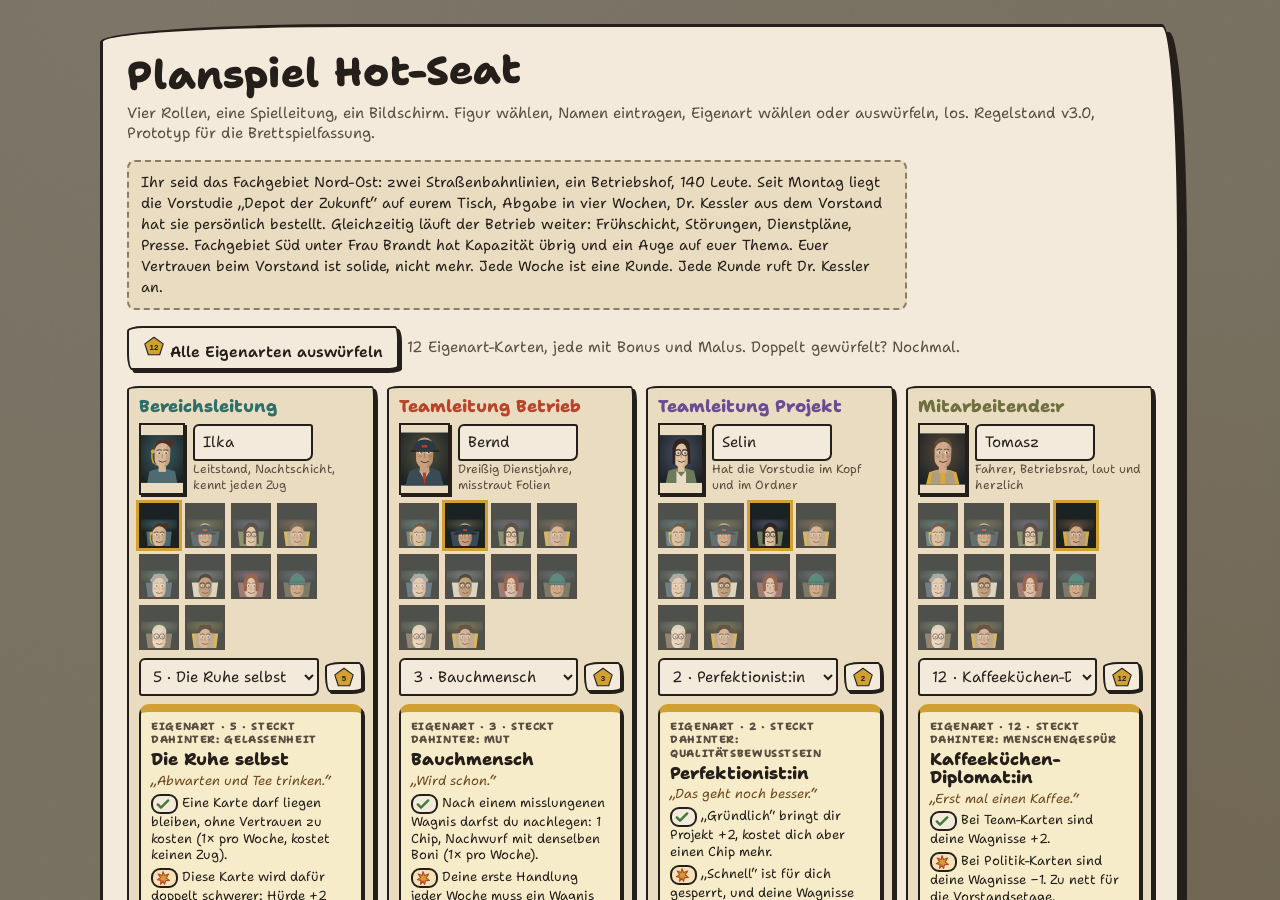
==== commit e01f07dc: "Prototyp v3.0: Eigenarten, Making-of, Brettspiel-Look, gekoppelte Leisten - 12 Eigenart-Karten mit B" ====
--- a/index.html
+++ b/index.html
@@ -7,1318 +7,27 @@
 <title>Planspiel Hot-Seat</title>
 <meta name="claude:viewport-fit-sides" content="cover">
 <link rel="stylesheet" href="https://fonts.googleapis.com/css2?family=Shantell+Sans:ital,wght@0,400;0,600;0,800;1,400&display=swap">
-<style>
-/* Pappe und Tinte: ein Bürotisch aus Papier, Tinte und Klebeband. HUD als Holzbrett oben, Tisch links, Bühne Mitte, Team rechts mit Portraits, Protokoll als Notizblock unten. Ein Look, keine Dark-Mode-Variante. */
-:root{
-  --paper:#e9dcc0; --paper-2:#f3eadb; --card:#dcc8a0; --wood:#8a5a2d; --wood-2:#6e4522; --ink:#241f1b; --ink-soft:#5a4d42; --line:#8c7d6b;
-  --olive:#6f7040; --rust:#b8452b; --teal:#2f6f6a; --mustard:#d0a033; --slate:#7b8a8f; --bone:#d6c9a8;
-  --good:#3f7a3a; --crit:#b8452b; --accent:#d0a033;
-  --t-stoerung:#b8452b; --t-team:#2f6f6a; --t-politik:#6a4c93; --t-chance:#6f7040;
-  --p1:#2f6f6a; --p2:#b8452b; --p3:#6a4c93; --p4:#6f7040; --narr:#6b4a1f;
-  --hand:"Shantell Sans",cursive,system-ui,sans-serif;
-  color-scheme:light;
-}
-*{box-sizing:border-box}
-html,body{height:100%}
-body{margin:0;background:var(--paper);color:var(--ink);font-family:var(--hand);font-size:15px;line-height:1.35;
-  padding-left:max(10px,env(safe-area-inset-left,0px));padding-right:max(10px,env(safe-area-inset-right,0px));padding-block:8px;
-  background-image:radial-gradient(ellipse at 15% 0%,#f1e6cf 0,transparent 55%),radial-gradient(ellipse at 90% 100%,#d6c39d 0,transparent 55%)}
-.grain{position:fixed;inset:0;pointer-events:none;opacity:.12;z-index:1;background-image:url("data:image/svg+xml;utf8,<svg xmlns='http://www.w3.org/2000/svg' width='160' height='160'><filter id='n'><feTurbulence type='fractalNoise' baseFrequency='.9' numOctaves='2' stitchTiles='stitch'/><feColorMatrix values='0 0 0 0 0 0 0 0 0 0 0 0 0 0 0 0 0 0 .5 0'/></filter><rect width='160' height='160' filter='url(%23n)'/></svg>");mix-blend-mode:multiply}
-button{font:inherit;font-weight:600;cursor:pointer;background:var(--paper-2);color:var(--ink);border:2.5px solid var(--ink);border-radius:16px 4px 14px 5px / 5px 13px 4px 16px;padding:7px 14px;line-height:1.2;box-shadow:3px 3px 0 var(--ink)}
-button:hover{background:#fff8ea}
-button:active{transform:translate(2px,2px);box-shadow:1px 1px 0 var(--ink)}
-button:focus-visible,input:focus-visible,select:focus-visible,textarea:focus-visible{outline:3px solid var(--rust);outline-offset:2px}
-button:disabled{opacity:.4;cursor:not-allowed;box-shadow:none}
-button.primary{background:var(--mustard);font-weight:800}
-button.big{font-size:22px;font-weight:800;padding:12px 22px;letter-spacing:.01em}
-button.ghost{background:transparent;box-shadow:none;border-color:var(--line)}
-button.small{padding:4px 10px;font-size:13px;box-shadow:2px 2px 0 var(--ink)}
-input,select,textarea{font:inherit;color:var(--ink);background:var(--paper-2);border:2.5px solid var(--ink);border-radius:6px 3px 7px 3px;padding:6px 8px;max-width:100%}
-textarea{width:100%;min-height:56px;resize:vertical}
-.num{font-variant-numeric:tabular-nums}
-.muted{color:var(--ink-soft)}
-
-.app{height:100%;display:grid;grid-template-rows:auto minmax(0,1fr) auto;gap:10px;position:relative;z-index:2}
-.card{background:var(--paper-2);border:3px solid var(--ink);border-radius:255px 14px 225px 14px / 14px 225px 14px 255px;box-shadow:5px 6px 0 var(--ink);min-width:0;min-height:0}
-.card.tl{transform:rotate(-.4deg)}.card.tr{transform:rotate(.35deg)}
-
-/* HUD: Holzbrett */
-.hud{display:grid;grid-template-columns:auto 1fr 1fr auto auto;gap:14px 20px;align-items:center;padding:10px 18px;background:var(--wood);color:var(--paper-2);border-radius:6px 255px 8px 225px / 225px 8px 255px 6px;box-shadow:5px 6px 0 var(--ink)}
-.hud .stamp{font-weight:800;font-size:34px;line-height:1;border:4px solid #f2c6b5;color:#f2c6b5;padding:4px 12px;border-radius:6px;transform:rotate(-2.5deg);display:inline-block;background:rgba(0,0,0,.12);white-space:nowrap}
-.hud .stamp small{display:block;font-size:12px;letter-spacing:.08em;font-weight:600;white-space:normal}
-.meter{display:grid;gap:4px}
-.meter .lab{display:flex;justify-content:space-between;font-weight:800;font-size:15px;gap:8px}
-.meter .lab span:first-child{overflow:hidden;text-overflow:ellipsis;white-space:nowrap}
-.meter .pips{display:flex;gap:4px}
-.meter .pip{flex:1;height:18px;border:2.5px solid var(--ink);background:var(--paper-2);border-radius:5px 9px 4px 8px}
-.meter.standing .pip.on{background:var(--teal)}
-.meter.standing .pip.on.low{background:var(--rust)}
-.meter.proj .pip.on{background:var(--olive)}
-.clock{width:68px;height:68px;border:4px solid var(--ink);border-radius:50%;background:var(--paper-2);position:relative;box-shadow:3px 3px 0 var(--ink);color:var(--ink)}
-.clock i{position:absolute;left:50%;top:50%;width:3px;height:26px;margin-left:-1.5px;background:var(--rust);transform-origin:50% 0;transform:rotate(180deg)}
-.clock b{position:absolute;inset:0;display:grid;place-items:center;font-weight:800;font-size:17px;padding-top:30px}
-.clock.critt{background:#f6d2c8;animation:shake .4s infinite}
-.clock.off b{padding-top:0;font-size:22px}
-@keyframes shake{0%,100%{transform:rotate(0)}50%{transform:rotate(3deg)}}
-.gear{font-size:20px;padding:6px 12px;background:var(--paper-2)}
-@media (max-width:900px){.hud{grid-template-columns:auto 1fr auto auto}.hud .meter.proj{grid-column:1/-1}}
-
-/* Mitte */
-.mid{display:grid;grid-template-columns:minmax(240px,.9fr) minmax(0,1.7fr) minmax(220px,.8fr);gap:14px;min-height:0;padding:4px 6px 8px}
-@media (max-width:900px){.app{height:auto}.mid{grid-template-columns:1fr}}
-.col{display:grid;grid-template-rows:auto minmax(0,1fr);min-height:0}
-.col h2{margin:0;padding:10px 16px 2px;font-weight:800;font-size:17px;display:inline-block}
-.col h2 span{border-bottom:3px solid var(--ink);padding-bottom:1px}
-.scroll{overflow:auto;padding:8px 12px 12px;min-height:0}
-
-/* Tisch */
-.evs{display:grid;gap:10px}
-.ev{border:2.5px solid var(--ink);border-radius:10px 3px 12px 4px / 4px 10px 3px 12px;padding:8px 10px;background:var(--card);display:grid;grid-template-columns:56px 1fr auto;gap:4px 10px;align-items:start;box-shadow:3px 3px 0 var(--ink);position:relative}
-.ev::before{content:"";position:absolute;top:-9px;left:14px;width:46px;height:16px;background:rgba(214,201,168,.9);border:2px solid var(--ink);transform:rotate(-4deg)}
-.ev .ico-svg{width:56px;height:56px;background:var(--paper-2);border:2.5px solid var(--ink);grid-row:1/4}
-.ev .t{font-weight:800;font-size:18px;line-height:1.05}
-.ev .x{font-size:13px;grid-column:2/4}
-.ev .m{font-size:12px;color:var(--ink-soft);grid-column:2/4}
-.ev .diff{font-weight:800;font-size:28px;line-height:1;color:var(--rust);text-align:center}
-.ev .diff small{display:block;font-size:10px;letter-spacing:.08em;color:var(--ink-soft)}
-.ev.sel{outline:4px solid var(--mustard)}
-.ev.pick{cursor:pointer}
-.ev.pick:hover{background:#e8d6ad}
-.ev .prot{color:var(--good);font-weight:600}
-.empty{color:var(--ink-soft);font-style:italic;padding:10px 4px}
-
-/* Bühne */
-.stage{display:grid;grid-template-rows:auto minmax(0,1fr);min-height:0}
-.stage.crit{outline:4px solid var(--rust);outline-offset:-2px}
-.who{display:flex;align-items:center;gap:14px;padding:12px 16px 6px;flex-wrap:wrap}
-.who .pf{width:72px;height:80px;border:3px solid var(--ink);box-shadow:3px 3px 0 var(--ink);flex:none}
-.who .pf svg{width:100%;height:100%;display:block}
-.who .nm{font-weight:800;font-size:38px;line-height:.95;color:var(--pc)}
-.who .rl{font-weight:600;font-size:14px;color:var(--ink-soft)}
-.chips{display:flex;gap:5px;align-items:center;margin-left:auto}
-.chip{width:22px;height:22px;border-radius:50%;background:var(--mustard);border:2.5px solid var(--ink);box-shadow:2px 2px 0 var(--ink)}
-.chip.off{background:transparent;box-shadow:none;border-style:dashed;opacity:.6}
-.chip.puf{background:var(--teal)}
-.body{padding:4px 16px 14px;overflow:auto;display:grid;gap:10px;align-content:start}
-.facts.mini{display:flex;flex-wrap:wrap;gap:6px 16px;align-items:center;font-size:13px;color:var(--ink-soft)}
-.facts.mini b{color:var(--ink)}
-.secretbox{border:2.5px dashed var(--ink);border-radius:8px;padding:8px 10px;font-size:14px;background:var(--paper)}
-.sides{display:grid;grid-template-columns:repeat(auto-fit,minmax(220px,1fr));gap:14px}
-.side{display:grid;gap:6px;text-align:left;padding:16px 18px 14px;border-width:3px;border-radius:255px 14px 225px 14px / 14px 225px 14px 255px}
-.side .big{font-weight:800;font-size:38px;line-height:1}
-.side.st{background:#f0dfb0}.side.pr{background:#dfe3c2}
-.side .muted{font-size:13px}
-.sidetag{font-weight:800;font-size:13px;letter-spacing:.04em;padding:2px 8px;border:2.5px solid var(--ink);border-radius:6px 2px 7px 3px;transform:rotate(-2deg);display:inline-block}
-.sidetag.st{background:#f0dfb0}.sidetag.pr{background:#dfe3c2}
-.optlabel{font-weight:800;font-size:14px;color:var(--ink-soft);margin-top:2px}
-.optgrid{display:grid;grid-template-columns:repeat(auto-fill,minmax(240px,1fr));gap:12px;align-items:start}
-.optc{border:2.5px solid var(--ink);border-radius:12px 3px 14px 4px / 4px 12px 3px 14px;padding:10px 12px;background:var(--paper);display:grid;gap:6px;cursor:pointer;box-shadow:3px 3px 0 var(--ink)}
-.optc:hover{background:#fff6e2}
-.optc.sel{grid-column:1/-1;background:var(--paper-2);box-shadow:5px 5px 0 var(--ink);cursor:default}
-.optc.dis{opacity:.45;cursor:not-allowed;box-shadow:none}
-.optc.t-Störung .ot{color:var(--t-stoerung)}.optc.t-Team .ot{color:var(--t-team)}.optc.t-Politik .ot{color:var(--t-politik)}.optc.t-Chance .ot{color:var(--t-chance)}
-.optc.pass{background:transparent;border-style:dashed;box-shadow:none}
-.optc .oh{display:flex;justify-content:space-between;gap:10px;align-items:start}
-.optc .ot{font-weight:800;font-size:20px;line-height:1}
-.optc .os{font-size:13px;color:var(--ink-soft);margin-top:3px}
-.optc .oc{font-weight:800;font-size:30px;line-height:1;text-align:right;white-space:nowrap}
-.optc .oc small{display:block;font-size:11px;color:var(--ink-soft);font-weight:600}
-.optc .oc.hi{color:var(--good)}.optc .oc.mid{color:var(--mustard)}.optc .oc.lo{color:var(--rust)}
-.optc .oc.nc{font-size:13px;color:var(--ink-soft);padding-top:6px}
-.optc .oe{font-size:13px}.optc .oe .g{color:var(--good);font-weight:600}.optc .oe .r{color:var(--rust);font-weight:600}
-.orows{display:grid;gap:8px}
-.orow{display:grid;grid-template-columns:minmax(0,1fr) auto;gap:4px 12px;align-items:center;padding:8px 10px;border:2.5px solid var(--ink);border-radius:12px 3px 10px 4px / 4px 10px 3px 12px;background:var(--paper-2)}
-.orow.wag{border-style:dashed;background:transparent}
-.orow.dis{opacity:.45}
-.orow .ol{font-weight:800;font-size:18px;line-height:1.05}
-.orow .ol small{font-weight:400;font-size:13px;color:var(--ink-soft);margin-left:6px}
-.orow .ox{font-size:13.5px;color:var(--narr);font-style:italic}
-.orow .oce{font-size:13px}.orow .oce .g{color:var(--good);font-weight:600}.orow .oce .r{color:var(--rust);font-weight:600}.orow .oce .w{color:#8a6a10;font-weight:600}
-.orow .ocost{font-weight:800;font-size:15px;text-align:right;white-space:nowrap;grid-column:2}
-.orow .ocost small{display:block;font-size:11px;color:var(--ink-soft);font-weight:600}
-.orow button{grid-column:2;justify-self:end}
-.opts{display:flex;flex-wrap:wrap;gap:8px 14px;align-items:center;font-size:14px;padding:8px 12px;background:var(--paper);border:2px dashed var(--line);border-radius:8px}
-.opts label{display:flex;gap:6px;align-items:center;cursor:pointer}
-.opts .sum{margin-left:auto;font-weight:800;font-size:18px}
-.prompt{font-size:19px;line-height:1.3;max-width:62ch}
-.prompt.narr{color:var(--narr);font-style:italic}
-.dmbox{background:var(--paper);border:2.5px solid var(--ink);border-radius:255px 10px 225px 10px / 10px 225px 10px 255px;padding:10px 14px;display:grid;gap:6px;max-width:70ch}
-.dmbox .h{font-weight:800;font-size:13px;color:var(--ink-soft)}
-.dmbox .r{font-size:15.5px;line-height:1.4}
-.dmbox .q{font-size:13.5px;color:var(--ink-soft)}
-.row{display:flex;flex-wrap:wrap;gap:8px;align-items:center}
-.result{font-weight:800;font-size:30px;line-height:1}
-.result.ok{color:var(--good)}.result.fail{color:var(--crit)}
-.qs{margin:0;padding-left:20px;font-size:15px}
-.tiles{display:grid;grid-template-columns:repeat(auto-fit,minmax(110px,1fr));gap:8px}
-.tile{background:var(--paper);border:2.5px solid var(--ink);border-radius:9px 3px 8px 4px;padding:8px 10px;box-shadow:2px 2px 0 var(--ink)}
-.tile .v{font-weight:800;font-size:26px;line-height:1}
-.tile .k{font-size:11px;color:var(--ink-soft);font-weight:600}
-.rev{width:100%;border-collapse:collapse;font-size:14px}
-.rev td{border-top:2px dashed var(--line);padding:6px 4px;vertical-align:top}
-.acts{display:flex;flex-wrap:wrap;gap:8px}
-
-/* Team */
-.team{display:grid;gap:10px}
-.tm{display:grid;grid-template-columns:54px 1fr;gap:3px 10px;align-items:center;padding:6px 8px;border:2.5px solid var(--ink);border-radius:12px 3px 10px 4px / 4px 10px 3px 12px;background:var(--paper);box-shadow:3px 3px 0 var(--ink)}
-.tm.active{background:#fff2cf;outline:4px solid var(--mustard)}
-.tm.passed{opacity:.55}
-.tm .pf{width:54px;height:60px;border:2.5px solid var(--ink);grid-row:1/3}
-.tm .pf svg{width:100%;height:100%;display:block}
-.tm .r1{display:flex;align-items:baseline;gap:6px;flex-wrap:wrap}
-.tm .n{font-weight:800;font-size:19px;color:var(--pc);line-height:1}
-.tm .rl{font-size:11px;color:var(--ink-soft);font-weight:600}
-.tm .r2{display:flex;align-items:center;gap:6px;font-size:12px;color:var(--ink-soft);flex-wrap:wrap}
-.tm .chips{margin-left:auto}.tm .chip{width:13px;height:13px;border-width:2px;box-shadow:none}
-.tm .tag{font-size:10.5px;font-weight:700;border:2px solid var(--ink);border-radius:5px 2px 6px 2px;padding:0 5px;background:var(--paper-2)}
-.tm .sidetag{font-size:10.5px;padding:0 5px;border-width:2px}
-.lk{margin-top:10px;font-size:13px;color:var(--ink-soft)}
-.lk .k{display:inline-block;border:2px solid var(--ink);border-radius:6px 2px 7px 2px;padding:2px 6px;margin:2px 2px 0 0;font-size:12.5px;color:var(--ink);background:var(--paper-2)}
-.lk .k.used{text-decoration:line-through;color:var(--ink-soft)}
-.pufferbox{margin-top:10px;font-size:13px;display:flex;align-items:center;gap:6px}
-
-/* Protokoll: Notizblock */
-.logbox{background:var(--paper-2);border:3px solid var(--ink);border-radius:8px 255px 10px 225px / 225px 10px 255px 8px;box-shadow:5px 6px 0 var(--ink);background-image:repeating-linear-gradient(transparent 0 23px,rgba(36,31,27,.08) 23px 24px)}
-.log{height:150px;min-height:60px;max-height:60vh;overflow:auto;resize:vertical;padding:6px 16px 8px;font-size:14px;line-height:24px}
-.log .l{padding:0}
-.log .l.round{font-weight:800;font-size:16px;text-align:center;margin-top:4px}
-.log .l.round::before,.log .l.round::after{content:" ~~ "}
-.log .l.phase{font-weight:800;font-size:12px;color:var(--ink-soft);letter-spacing:.06em;text-transform:uppercase}
-.log .l.narr{color:var(--narr);font-style:italic}.log .l.narr b{font-style:normal}
-.log .l.sys{color:var(--ink-soft)}
-.log .l.ref{color:var(--t-politik)}
-.log .l.track{font-weight:700}.log .l.track.up{color:var(--good)}.log .l.track.down{color:var(--crit)}
-.log .nm{font-weight:800}
-.log .ok{color:var(--good);font-weight:700}.log .fail{color:var(--crit);font-weight:700}
-.log .calc{color:var(--ink-soft)}
-
-/* Einblendungen: Pappschild */
-.flash{position:fixed;inset:0;display:grid;place-items:center;pointer-events:none;z-index:50;padding:0 16px}
-.flash div{background:var(--paper-2);color:var(--ink);font-weight:800;font-size:40px;letter-spacing:.01em;padding:18px 36px;border:4px solid var(--ink);border-radius:255px 18px 225px 18px / 18px 225px 18px 255px;box-shadow:8px 9px 0 var(--ink);text-align:center;max-width:900px;line-height:1.05;text-wrap:balance;transform:rotate(-1.5deg)}
-.flash div.good{background:#dfe3c2}
-.flash div.bad{background:#f2c9bd}
-.flash div.round{font-size:60px;background:var(--mustard)}
-@media (max-width:560px){.flash div{font-size:28px;padding:14px 20px}.flash div.round{font-size:42px}}
-@media (prefers-reduced-motion:no-preference){
-  .flash div{animation:pop var(--dur,1.6s) ease-out forwards}
-  @keyframes pop{0%{transform:rotate(-1.5deg) scale(.85);opacity:0}10%{transform:rotate(-1.5deg) scale(1.03);opacity:1}16%{transform:rotate(-1.5deg) scale(1)}85%{opacity:1}100%{opacity:0}}
-}
-
-/* Overlay: Setup / Einstellungen */
-.ov{position:fixed;inset:0;background:rgba(36,31,27,.55);display:grid;place-items:start center;overflow:auto;z-index:40;padding:24px max(16px,env(safe-area-inset-right,0px)) 24px max(16px,env(safe-area-inset-left,0px))}
-.ov .box{background:var(--paper-2);border:3px solid var(--ink);border-radius:255px 18px 225px 18px / 18px 225px 18px 255px;box-shadow:7px 8px 0 var(--ink);padding:20px 24px;width:min(980px,100%);display:grid;gap:16px}
-.ov h1{font-weight:800;font-size:40px;line-height:1;margin:0;transform:rotate(-1deg);display:inline-block}
-.ov h3{font-weight:800;font-size:15px;color:var(--ink-soft);margin:0}
-.seats{display:grid;grid-template-columns:repeat(auto-fit,minmax(200px,1fr));gap:12px}
-.seat{border:2.5px solid var(--ink);border-radius:12px 3px 14px 4px / 4px 12px 3px 14px;background:var(--paper);padding:10px;display:grid;gap:6px;box-shadow:3px 3px 0 var(--ink)}
-.seat .r{font-weight:800;font-size:17px;color:var(--pc);line-height:1}
-.seat input,.seat select{width:100%}
-.seat .pf{width:64px;height:72px;border:2.5px solid var(--ink);box-shadow:2px 2px 0 var(--ink)}
-.seat .pf svg{width:100%;height:100%;display:block}
-.seat .pick{display:flex;gap:8px;align-items:center}
-.pgrid{display:flex;flex-wrap:wrap;gap:6px}
-.pgrid .pp{width:44px;height:50px;border:2.5px solid var(--ink);cursor:pointer;opacity:.75;background:#1b2224}
-.pgrid .pp svg{width:100%;height:100%;display:block}
-.pgrid .pp.on{opacity:1;outline:3px solid var(--mustard)}
-.grid{display:grid;grid-template-columns:repeat(auto-fit,minmax(150px,1fr));gap:8px 12px}
-.grid label{display:grid;gap:3px;font-size:12px;color:var(--ink-soft);font-weight:600}
-.grid label.ck{grid-template-columns:auto 1fr;align-items:center;align-self:end}
-details summary{cursor:pointer;font-weight:800;font-size:14px;color:var(--ink-soft)}
-.scen{font-size:14.5px;line-height:1.45;max-width:78ch;background:var(--paper);border:2px dashed var(--line);padding:10px 12px;border-radius:8px}
-</style>
+<link rel="stylesheet" href="css/spiel.css">
 </head>
 <body>
-
-
 <div class="grain"></div>
 <div class="app" id="app">
-  <div class="hud" id="hud"></div>
+  <div class="board" id="board"></div>
   <div class="mid">
-    <div class="card col tl"><h2><span>Auf dem Tisch</span></h2><div class="scroll"><div id="evs" class="evs"></div></div></div>
+    <div class="card col table tl"><h2><span>Auf dem Tisch</span></h2><div class="scroll"><div id="evs" class="evs"></div></div></div>
     <div class="card stage" id="stage"></div>
-    <div class="card col tr"><h2><span>Team</span></h2><div class="scroll"><div id="team" class="team"></div><div id="puffer" class="pufferbox"></div><div id="lk" class="lk"></div></div></div>
+    <div class="card col tr"><h2><span>Team</span></h2><div class="scroll"><div id="team" class="team"></div><div id="lk" class="lk"></div></div></div>
   </div>
   <div class="logbox"><div id="log" class="log"></div></div>
 </div>
 <div id="flash" class="flash" hidden><div></div></div>
+<div id="mo" class="mo" hidden></div>
 <div id="ov" class="ov" hidden></div>
-<script>
-// ---------- Grafik: Portraits und Piktogramme (alles SVG, Tinte und matte Farben) ----------
-const INK='#241f1b';
-function portraitSVG(p,size){
-  const w=size||150,h=Math.round(w*1.13);const id='g'+p.id;
-  const dark=c=>c; // Platzhalter, Töne sind bereits matt gewählt
-  let hair='';
-  const hc=p.hairc;
-  switch(p.hair){
-    case 'bun':hair=`<path d="M46 50 Q48 16 76 14 Q106 16 106 50 L102 44 Q96 30 76 28 Q56 30 50 48 Z" fill="${hc}"/><circle cx="104" cy="26" r="12" fill="${hc}"/>`;break;
-    case 'cap':hair=`<path d="M38 50 Q40 24 75 22 Q110 24 112 50 L112 56 L38 56 Z" fill="${hc}"/><path d="M32 56 L120 56 L123 62 L30 62 Z" fill="${INK}" opacity=".8"/><rect x="66" y="40" width="18" height="8" fill="${p.acc}"/>`;break;
-    case 'long':hair=`<path d="M44 48 Q48 12 78 12 Q108 16 106 48 L108 100 Q104 104 98 100 L98 60 Q92 30 76 30 Q58 32 54 58 L54 102 Q48 106 44 100 Z" fill="${hc}"/>`;break;
-    case 'short':hair=`<path d="M46 48 Q48 16 76 14 Q106 16 106 48 L102 46 Q96 30 76 28 Q56 30 50 50 Z" fill="${hc}"/>`;break;
-    case 'curly':hair=`<path d="M42 50 Q40 14 76 12 Q112 14 110 50 Q104 44 98 48 Q94 32 76 30 Q58 32 54 48 Q48 44 42 50 Z" fill="${hc}"/><circle cx="46" cy="40" r="8" fill="${hc}"/><circle cx="106" cy="40" r="8" fill="${hc}"/><circle cx="60" cy="22" r="8" fill="${hc}"/><circle cx="92" cy="22" r="8" fill="${hc}"/>`;break;
-    case 'bob':hair=`<path d="M44 48 Q48 12 78 12 Q108 16 106 48 L106 84 Q100 90 94 84 L94 56 Q90 32 76 30 Q60 32 58 56 L58 84 Q52 90 46 84 Z" fill="${hc}"/>`;break;
-    case 'beanie':hair=`<path d="M42 54 Q44 18 76 16 Q108 18 110 54 Z" fill="${hc}"/><rect x="40" y="48" width="72" height="12" rx="3" fill="${hc}" stroke="${INK}" stroke-width="2" opacity=".95"/><circle cx="76" cy="16" r="6" fill="${hc}"/>`;break;
-    default:hair='';
-  }
-  let cloth='';const cc=p.clothc;
-  switch(p.cloth){
-    case 'vest':cloth=`<path d="M20 ${h} L30 128 Q75 108 120 128 L130 ${h} Z" fill="${cc}"/><path d="M34 ${h} L40 130 Q58 122 66 120 L68 ${h} Z M116 ${h} L110 130 Q92 122 84 120 L82 ${h} Z" fill="#9a9a9a" opacity=".7"/><rect x="62" y="104" width="26" height="26" fill="${p.skin}"/>`;break;
-    case 'headset':cloth=`<path d="M22 ${h} L30 128 Q75 108 120 128 L128 ${h} Z" fill="${cc}"/><rect x="62" y="104" width="26" height="26" fill="${p.skin}"/><path d="M42 54 q-8 24 2 44" stroke="${p.acc}" stroke-width="5" fill="none" stroke-linecap="round"/><circle cx="42" cy="58" r="7" fill="${p.acc}"/><path d="M44 98 q6 10 18 8" stroke="${p.acc}" stroke-width="3" fill="none"/>`;break;
-    case 'jacket':cloth=`<path d="M14 ${h} L26 124 Q75 100 124 124 L136 ${h} Z" fill="${cc}"/><path d="M58 122 L75 150 L92 122 Z" fill="#d6c9a8"/><path d="M68 124 L75 ${h} L82 124 Z" fill="${p.acc}"/><rect x="60" y="100" width="30" height="28" fill="${p.skin}"/>`;break;
-    case 'blazer':cloth=`<path d="M20 ${h} L30 126 Q75 106 120 126 L130 ${h} Z" fill="${cc}"/><path d="M58 126 L75 146 L92 126 L92 ${h} L58 ${h} Z" fill="#e8dcc4"/><rect x="63" y="104" width="24" height="26" fill="${p.skin}"/>`;break;
-    case 'overall':cloth=`<path d="M20 ${h} L30 126 Q75 110 120 126 L130 ${h} Z" fill="${cc}"/><path d="M54 126 L58 ${h} L66 ${h} L62 128 Z M96 126 L92 ${h} L84 ${h} L88 128 Z" fill="${p.acc}"/><rect x="62" y="104" width="26" height="26" fill="${p.skin}"/>`;break;
-    case 'sweater':cloth=`<path d="M18 ${h} L28 124 Q75 104 122 124 L132 ${h} Z" fill="${cc}"/><path d="M56 122 Q75 136 94 122 L94 130 Q75 144 56 130 Z" fill="${INK}" opacity=".35"/><rect x="62" y="104" width="26" height="26" fill="${p.skin}"/>`;break;
-    case 'shirt':cloth=`<path d="M20 ${h} L30 126 Q75 108 120 126 L130 ${h} Z" fill="${cc}"/><path d="M62 124 L75 140 L88 124" fill="none" stroke="${INK}" stroke-width="2.5"/><rect x="63" y="104" width="24" height="26" fill="${p.skin}"/>`;break;
-    default:cloth=`<path d="M20 ${h} L30 126 Q75 108 120 126 L130 ${h} Z" fill="${cc}"/><rect x="62" y="104" width="26" height="26" fill="${p.skin}"/>`;
-  }
-  const glasses=p.glasses?`<circle cx="64" cy="62" r="11" fill="none" stroke="${INK}" stroke-width="2.5"/><circle cx="88" cy="62" r="11" fill="none" stroke="${INK}" stroke-width="2.5"/><path d="M75 62 h2" stroke="${INK}" stroke-width="2.5"/>`:'';
-  const eye=(cx)=>`<ellipse cx="${cx}" cy="63" rx="6.5" ry="5" fill="#f6f1e6"/><circle cx="${cx+1}" cy="63.5" r="3.6" fill="#3b3a44"/><circle cx="${cx+2.2}" cy="62.2" r="1.3" fill="#fff"/>`;
-  return `<svg viewBox="0 0 150 ${h}" width="${w}" height="${h}" aria-label="Portrait ${p.name}">
-    <defs><radialGradient id="${id}" cx="50%" cy="38%" r="72%"><stop offset="0" stop-color="${p.bg}"/><stop offset="1" stop-color="#1b2224"/></radialGradient></defs>
-    <rect width="150" height="${h}" fill="url(#${id})"/>
-    ${cloth}
-    <path d="M48 44 Q50 18 75 16 Q102 18 104 46 L102 88 Q98 112 75 114 Q52 112 48 88 Z" fill="${p.skin}"/>
-    <path d="M90 40 L88 92 Q84 110 75 114 Q98 112 102 88 L104 46 Q100 24 90 40 Z" fill="${INK}" opacity=".12"/>
-    <ellipse cx="60" cy="76" rx="7" ry="4" fill="${p.acc}" opacity=".22"/><ellipse cx="92" cy="76" rx="7" ry="4" fill="${p.acc}" opacity=".22"/>
-    ${eye(64)}${eye(88)}
-    <path d="M56 54 q8 -5 16 -1 M80 53 q8 -4 16 1" stroke="${p.hairc}" stroke-width="3" fill="none" stroke-linecap="round"/>
-    <path d="M76 66 q-4 12 1 16" stroke="${INK}" stroke-width="2" fill="none" opacity=".45"/>
-    <path d="M64 92 q12 9 24 0" stroke="${INK}" stroke-width="3" fill="none" stroke-linecap="round" opacity=".8"/>
-    ${hair}${glasses}
-  </svg>`;
-}
-// Piktogramme 84×84: Tinte auf Papier, ein Akzent
-const PAPER='#f3eadb',RUST='#b8452b',OLIVE='#6f7040',TEAL='#2f6f6a',MUST='#d0a033',SLATE='#7b8a8f',BONE='#d6c9a8';
-const ICONS={
-  wire:`<path d="M8 30 L28 40 L46 28 L62 42 L76 30" fill="none" stroke="${INK}" stroke-width="4" stroke-linejoin="round"/><path d="M40 29 L36 44 L44 40 L39 56" fill="none" stroke="${RUST}" stroke-width="4" stroke-linecap="round" stroke-linejoin="round"/><rect x="10" y="58" width="64" height="12" fill="${SLATE}" stroke="${INK}" stroke-width="3"/>`,
-  bed:`<rect x="12" y="40" width="60" height="26" fill="${PAPER}" stroke="${INK}" stroke-width="3.5"/><rect x="12" y="34" width="22" height="10" fill="${INK}"/><circle cx="24" cy="30" r="9" fill="${BONE}" stroke="${INK}" stroke-width="3"/><path d="M54 18 v16 M46 26 h16" stroke="${RUST}" stroke-width="5" stroke-linecap="round"/>`,
-  truck:`<path d="M6 62 h72" stroke="${INK}" stroke-width="3"/><rect x="18" y="26" width="40" height="28" fill="${OLIVE}" stroke="${INK}" stroke-width="3.5"/><rect x="58" y="36" width="14" height="18" fill="${MUST}" stroke="${INK}" stroke-width="3.5"/><circle cx="28" cy="58" r="6" fill="${INK}"/><circle cx="62" cy="58" r="6" fill="${INK}"/>`,
-  twoq:`<circle cx="28" cy="36" r="11" fill="${BONE}" stroke="${INK}" stroke-width="3.5"/><circle cx="56" cy="36" r="11" fill="${BONE}" stroke="${INK}" stroke-width="3.5"/><path d="M12 70 q16 -20 24 -8 M72 70 q-16 -20 -24 -8" fill="none" stroke="${INK}" stroke-width="3.5"/><text x="36" y="22" font-size="22" font-weight="700" fill="${RUST}" font-family="sans-serif">?</text>`,
-  folders:`<rect x="10" y="26" width="26" height="34" fill="${MUST}" stroke="${INK}" stroke-width="3"/><rect x="30" y="20" width="26" height="34" fill="${PAPER}" stroke="${INK}" stroke-width="3"/><rect x="50" y="14" width="26" height="34" fill="${MUST}" stroke="${INK}" stroke-width="3"/><circle cx="42" cy="66" r="8" fill="${BONE}" stroke="${INK}" stroke-width="3"/><path d="M26 82 q16 -16 32 0" fill="none" stroke="${INK}" stroke-width="3.5"/>`,
-  quarrel:`<circle cx="28" cy="34" r="11" fill="${BONE}" stroke="${INK}" stroke-width="3.5"/><circle cx="56" cy="34" r="11" fill="${BONE}" stroke="${INK}" stroke-width="3.5"/><path d="M12 68 q16 -20 24 -8 M72 68 q-16 -20 -24 -8" fill="none" stroke="${INK}" stroke-width="3.5"/><path d="M36 46 l12 0 M42 40 l0 12" stroke="${RUST}" stroke-width="4" stroke-linecap="round" transform="rotate(45 42 46)"/>`,
-  warn:`<path d="M14 66 L42 20 L70 66 Z" fill="${MUST}" stroke="${INK}" stroke-width="3.5" stroke-linejoin="round"/><path d="M42 36 v14" stroke="${INK}" stroke-width="5" stroke-linecap="round"/><circle cx="42" cy="58" r="3" fill="${INK}"/>`,
-  grab:`<rect x="30" y="30" width="40" height="30" fill="${PAPER}" stroke="${INK}" stroke-width="3.5"/><path d="M30 36 h40" stroke="${INK}" stroke-width="2"/><path d="M8 50 q10 -14 22 -4 q4 10 -2 18 q-10 8 -20 -4" fill="${BONE}" stroke="${INK}" stroke-width="3.5"/><path d="M26 40 l8 -8" stroke="${RUST}" stroke-width="4" stroke-linecap="round"/>`,
-  paper:`<rect x="14" y="16" width="56" height="52" fill="${PAPER}" stroke="${INK}" stroke-width="3.5"/><path d="M22 28 h40 M22 36 h40 M22 44 h24 M22 52 h32" stroke="${INK}" stroke-width="3"/><path d="M50 44 h12 v14 h-12 z" fill="${RUST}"/>`,
-  bridge:`<path d="M12 60 q14 -34 30 -10 q16 -28 30 10" fill="none" stroke="${TEAL}" stroke-width="5" stroke-linecap="round"/><path d="M26 44 l-8 -4 M58 44 l8 -4" stroke="${INK}" stroke-width="3" stroke-linecap="round"/><circle cx="42" cy="24" r="6" fill="${MUST}" stroke="${INK}" stroke-width="3"/>`,
-  visitor:`<circle cx="42" cy="26" r="11" fill="${BONE}" stroke="${INK}" stroke-width="3.5"/><path d="M18 72 q24 -34 48 0 Z" fill="${INK}"/><path d="M36 44 l6 10 l6 -10" fill="${RUST}"/><rect x="56" y="54" width="18" height="14" fill="${MUST}" stroke="${INK}" stroke-width="3"/>`,
-  door:`<rect x="26" y="14" width="34" height="56" fill="${OLIVE}" stroke="${INK}" stroke-width="3.5"/><circle cx="52" cy="44" r="3" fill="${MUST}"/><path d="M8 42 h14 m-6 -6 l6 6 l-6 6" fill="none" stroke="${RUST}" stroke-width="4" stroke-linecap="round" stroke-linejoin="round"/>`,
-  signal:`<rect x="30" y="12" width="24" height="56" rx="4" fill="${INK}"/><circle cx="42" cy="24" r="7" fill="${RUST}"/><circle cx="42" cy="42" r="7" fill="${BONE}"/><circle cx="42" cy="60" r="7" fill="${BONE}"/><path d="M42 68 v10 M30 78 h24" stroke="${INK}" stroke-width="4"/>`,
-  storm:`<path d="M18 50 q-12 0 -10 -12 q2 -12 16 -10 q6 -14 22 -10 q14 2 16 14 q14 0 12 12 q-2 8 -12 8 Z" fill="${SLATE}" stroke="${INK}" stroke-width="3.5"/><path d="M44 50 l-8 14 h10 l-8 16" fill="none" stroke="${MUST}" stroke-width="4" stroke-linecap="round" stroke-linejoin="round"/>`,
-  chair:`<rect x="24" y="38" width="36" height="8" fill="${OLIVE}" stroke="${INK}" stroke-width="3"/><rect x="24" y="14" width="10" height="26" fill="${OLIVE}" stroke="${INK}" stroke-width="3"/><path d="M28 46 v22 M56 46 v22" stroke="${INK}" stroke-width="4"/><path d="M62 18 l12 12 M74 18 l-12 12" stroke="${RUST}" stroke-width="4" stroke-linecap="round"/>`,
-  scales:`<path d="M42 14 v56 M22 70 h40" stroke="${INK}" stroke-width="4"/><path d="M18 26 h48" stroke="${INK}" stroke-width="4"/><path d="M10 46 q8 10 16 0 Z M58 46 q8 10 16 0 Z" fill="${MUST}" stroke="${INK}" stroke-width="3"/><path d="M18 26 v20 M66 26 v20" stroke="${INK}" stroke-width="2.5"/>`,
-  alone:`<circle cx="24" cy="34" r="9" fill="${BONE}" stroke="${INK}" stroke-width="3.5"/><path d="M10 66 q14 -22 28 0 Z" fill="${TEAL}" stroke="${INK}" stroke-width="3"/><circle cx="60" cy="30" r="7" fill="${BONE}" stroke="${INK}" stroke-width="3"/><circle cx="72" cy="36" r="7" fill="${BONE}" stroke="${INK}" stroke-width="3"/><path d="M48 66 q20 -20 36 0 Z" fill="${SLATE}" stroke="${INK}" stroke-width="3"/>`,
-  chart:`<path d="M14 70 h58 M14 70 v-54" stroke="${INK}" stroke-width="4"/><rect x="22" y="48" width="8" height="22" fill="${OLIVE}"/><rect x="36" y="36" width="8" height="34" fill="${OLIVE}"/><rect x="50" y="42" width="8" height="28" fill="${OLIVE}"/><rect x="64" y="22" width="8" height="48" fill="${RUST}"/>`,
-  mic:`<rect x="34" y="12" width="16" height="30" rx="8" fill="${INK}"/><path d="M26 36 q0 18 16 18 q16 0 16 -18 M42 54 v14 M30 68 h24" fill="none" stroke="${INK}" stroke-width="4" stroke-linecap="round"/><circle cx="60" cy="20" r="5" fill="${RUST}"/>`,
-  fund:`<circle cx="42" cy="42" r="24" fill="${MUST}" stroke="${INK}" stroke-width="3.5"/><path d="M42 28 v28 M34 36 q8 -6 16 0 q-8 6 -16 12 q8 6 16 0" fill="none" stroke="${INK}" stroke-width="3.5" stroke-linecap="round"/>`,
-  wrench:`<path d="M20 64 L48 36" stroke="${INK}" stroke-width="7" stroke-linecap="round"/><path d="M46 20 a14 14 0 1 1 18 18 l-8 -2 l-8 -8 Z" fill="${SLATE}" stroke="${INK}" stroke-width="3.5"/><rect x="8" y="66" width="30" height="10" fill="${RUST}" stroke="${INK}" stroke-width="3"/>`,
-  arrows:`<rect x="48" y="22" width="26" height="40" fill="${PAPER}" stroke="${INK}" stroke-width="3.5"/><path d="M10 32 h28 m-8 -8 l8 8 l-8 8 M10 54 h28 m-8 -8 l8 8 l-8 8" fill="none" stroke="${TEAL}" stroke-width="4" stroke-linecap="round" stroke-linejoin="round"/>`,
-  tired:`<circle cx="42" cy="40" r="20" fill="${BONE}" stroke="${INK}" stroke-width="3.5"/><path d="M30 36 q6 4 12 0 M42 36 q6 4 12 0" stroke="${INK}" stroke-width="3" fill="none"/><path d="M34 52 q8 -6 16 0" stroke="${INK}" stroke-width="3" fill="none"/><text x="58" y="26" font-size="18" fill="${RUST}" font-family="sans-serif" font-weight="700">z</text>`,
-  doorclose:`<rect x="26" y="14" width="34" height="56" fill="${SLATE}" stroke="${INK}" stroke-width="3.5"/><circle cx="34" cy="44" r="3" fill="${INK}"/><path d="M76 42 h-14 m6 -6 l-6 6 l6 6" fill="none" stroke="${RUST}" stroke-width="4" stroke-linecap="round" stroke-linejoin="round"/>`,
-  puzzle:`<path d="M16 20 h22 q-4 -10 6 -10 q10 0 6 10 h20 v22 q10 -4 10 6 q0 10 -10 6 v20 h-54 Z" fill="${PAPER}" stroke="${INK}" stroke-width="3.5" stroke-linejoin="round"/><path d="M40 40 h14 v14 h-14 z" fill="${RUST}"/>`,
-  bubbles:`<path d="M10 20 h40 v24 h-26 l-8 8 v-8 h-6 Z" fill="${PAPER}" stroke="${INK}" stroke-width="3.5" stroke-linejoin="round"/><path d="M34 40 h40 v24 h-6 v8 l-8 -8 h-26 Z" fill="${MUST}" stroke="${INK}" stroke-width="3.5" stroke-linejoin="round"/>`,
-  clockman:`<circle cx="30" cy="34" r="18" fill="${PAPER}" stroke="${INK}" stroke-width="3.5"/><path d="M30 22 v12 l8 6" fill="none" stroke="${RUST}" stroke-width="3.5" stroke-linecap="round"/><circle cx="62" cy="40" r="8" fill="${BONE}" stroke="${INK}" stroke-width="3"/><path d="M48 72 q14 -20 28 0 Z" fill="${TEAL}" stroke="${INK}" stroke-width="3"/>`,
-  letter:`<rect x="12" y="24" width="60" height="40" fill="${PAPER}" stroke="${INK}" stroke-width="3.5"/><path d="M12 24 l30 24 l30 -24" fill="none" stroke="${INK}" stroke-width="3.5"/><circle cx="64" cy="22" r="8" fill="${RUST}"/>`,
-  tunnel:`<path d="M10 70 v-30 a32 32 0 0 1 64 0 v30 Z" fill="${INK}"/><path d="M22 70 v-24 a20 20 0 0 1 40 0 v24 Z" fill="#3b3a44"/><rect x="34" y="50" width="16" height="12" fill="${SLATE}" stroke="${BONE}" stroke-width="2"/><circle cx="38" cy="56" r="2" fill="${MUST}"/><circle cx="46" cy="56" r="2" fill="${MUST}"/>`,
-  eraser:`<rect x="14" y="16" width="52" height="52" fill="${PAPER}" stroke="${INK}" stroke-width="3.5"/><path d="M22 28 h36 M22 38 h36 M22 48 h20" stroke="${INK}" stroke-width="3"/><rect x="44" y="44" width="28" height="14" fill="${RUST}" stroke="${INK}" stroke-width="3" transform="rotate(-30 58 51)"/>`,
-  point:`<path d="M20 44 h20 v-20 q0 -6 6 -6 q6 0 6 6 v20 h16 q6 0 6 6 v10 q0 10 -10 10 h-30 q-8 0 -14 -8 Z" fill="${BONE}" stroke="${INK}" stroke-width="3.5" stroke-linejoin="round"/><path d="M8 24 l8 8 M8 44 h10" stroke="${RUST}" stroke-width="3.5" stroke-linecap="round"/>`,
-};
-const iconSVG=(key,size)=>`<svg viewBox="0 0 84 84" width="${size||84}" height="${size||84}" class="ico-svg" aria-hidden="true">${ICONS[key]||ICONS.warn}</svg>`;
-
-// ---------- Stammdaten ----------
-const SCENARIO={
-  bereich:'Fachgebiet Nord-Ost', vorstand:'Dr. Kessler', nachbar:'Fachgebiet Süd (Leitung Brandt)',
-  intro:'Ihr seid das Fachgebiet Nord-Ost: zwei Straßenbahnlinien, ein Betriebshof, 140 Leute. Seit Montag liegt die Vorstudie „Depot der Zukunft“ auf eurem Tisch, Abgabe in vier Wochen, Dr. Kessler aus dem Vorstand hat sie persönlich bestellt. Gleichzeitig läuft der Betrieb weiter: Frühschicht, Störungen, Dienstpläne, Presse. Fachgebiet Süd unter Frau Brandt hat Kapazität übrig und ein Auge auf euer Thema. Euer Vertrauen beim Vorstand ist solide, nicht mehr. Jede Woche ist eine Runde. Jede Runde ruft Dr. Kessler an.',
-};
-const ROLES = [
-  {key:'BL', role:'Bereichsleitung', focus:'Politik', color:'--p1', ability:'Hilfe von außen: 1 Chip, ein Wagnis wird um 1 leichter (1×/Runde)', abilityKey:'help',
-   goal:'Das Vertrauen des Vorstands darf nie unter 4 fallen', info:'Dr. Kessler plant eine Umstrukturierung, falls die Vorstudie kippt. Nord-Ost würde unter Süd aufgehen'},
-  {key:'TB', role:'Teamleitung Betrieb', focus:'Betrieb', color:'--p2', ability:'Störung durchziehen: 2 Chips, ohne Wurf und ohne Nebenwirkung (1×/Spiel)', abilityKey:'solve',
-   goal:'Jede Störung in der Runde lösen, in der sie kommt', info:'{MA} hat ein Angebot von Frau Brandt aus Süd und hat es dir im Vertrauen gesagt'},
-  {key:'TP', role:'Teamleitung Projekt', focus:'Projekt', color:'--p3', ability:'Projektschub: 2 Chips für +3 Projekt, ohne Nebenwirkung (1×/Spiel)', abilityKey:'push',
-   goal:'Das Projekt darf nie zwei Runden in Folge stehen bleiben', info:'Frau Brandt will die Vorstudie nach Süd holen. Es gab schon ein Gespräch mit Dr. Kessler'},
-  {key:'MA', role:'Mitarbeitende:r', focus:'Team', color:'--p4', ability:'Störungsbereitschaft: +2 auf Wagnisse bei Störungen (passiv)', abilityKey:'standby',
-   goal:'Du hast ein Angebot aus Süd. Du bleibst, wenn du bis Ende Runde 3 zweimal „zu zweit“ gespielt hast. Sonst: Runde 4 nur ein Chip', info:'Flurfunk: Süd hat gerade Kapazität übrig und sucht Aufgaben'},
-];
-const FOCUS_MATCH = {Politik:['Politik'], Betrieb:['Störung'], Projekt:['Chance'], Team:['Team']};
-const STRENGTHS = {
-  weitblick:{name:'Weitblick', leada:'Kreativität, Lernfreude, Neugier, Klarsicht, Weitblick', effect:'Oberste Ereigniskarte ansehen (1×/Runde, kein Zug)', active:true},
-  mut:{name:'Mut', leada:'Ausdauer, Authentizität, Begeisterung, Mut', effect:'Nach misslungenem Wagnis nachlegen: 1 Chip, Nachwurf +1 (1×/Runde)', active:false},
-  naehe:{name:'Nähe', leada:'Beziehungsstärke, Wertschätzung, Menschengespür', effect:'Wer für dich einspringt, trägt keine Nebenwirkung; beim Helfen zählt dein Chip +3 (passiv)', active:false},
-  fuehrung:{name:'Führung', leada:'Gerechtigkeitssinn, Führungsvermögen, Teamwork', effect:'Einen Chip weitergeben (1×/Runde, ist ein Zug)', active:true},
-  gelassenheit:{name:'Gelassenheit', leada:'Demut, Gelassenheit, Nachsicht, Besonnenheit', effect:'Eine Karte darf heute liegen bleiben, ohne Vertrauen zu kosten (1×/Runde, kein Zug)', active:true},
-  sinn:{name:'Sinn', leada:'Dankbarkeit, Zuversicht, Humor, Qualitätsbewusstsein, Sinnstiftung', effect:'Zwei Lernkarten in der Reflexion (passiv)', active:false},
-};
-// Portraits: zehn Figuren, jede aus denselben Bausteinen. Spieler wählen eine.
-const PORTRAITS=[
-  {id:'p1',name:'Ilka',line:'Leitstand, Nachtschicht, kennt jeden Zug',skin:'#d9b995',hair:'bun',hairc:'#4a3326',cloth:'headset',clothc:'#4f6a73',bg:'#3a5f63',acc:'#d8a93e'},
-  {id:'p2',name:'Bernd',line:'Dreißig Dienstjahre, misstraut Folien',skin:'#c9a07e',hair:'cap',hairc:'#2a3a44',cloth:'jacket',clothc:'#3b4b56',bg:'#55533f',acc:'#c0392b'},
-  {id:'p3',name:'Selin',line:'Hat die Vorstudie im Kopf und im Ordner',skin:'#e2c3a3',hair:'long',hairc:'#2f2420',cloth:'blazer',clothc:'#6f7a5a',bg:'#4a4f66',glasses:true,acc:'#d8a93e'},
-  {id:'p4',name:'Tomasz',line:'Fahrer, Betriebsrat, laut und herzlich',skin:'#d4a98a',hair:'short',hairc:'#5b4a3a',cloth:'vest',clothc:'#d8a93e',bg:'#5a4a3a',acc:'#2f6f6a'},
-  {id:'p5',name:'Grete',line:'Werkstatt, repariert alles, auch Stimmungen',skin:'#e6c9ae',hair:'curly',hairc:'#9a9a9a',cloth:'overall',clothc:'#4a5f72',bg:'#3f5a52',acc:'#c0392b'},
-  {id:'p6',name:'Amir',line:'Neu im Haus, stellt die richtigen Fragen',skin:'#b98c68',hair:'short',hairc:'#1f1a16',cloth:'shirt',clothc:'#d9d2c0',bg:'#52606b',glasses:true,acc:'#2f6f6a'},
-  {id:'p7',name:'Hanne',line:'Assistenz, weiß vor allen, was der Vorstand will',skin:'#dfb9a0',hair:'bob',hairc:'#7a3f2a',cloth:'blazer',clothc:'#8a5a5a',bg:'#5d4a60',acc:'#d8a93e'},
-  {id:'p8',name:'Kemal',line:'Disponent, ruhig, bis die Oberleitung fällt',skin:'#c99a78',hair:'beanie',hairc:'#2f6f6a',cloth:'sweater',clothc:'#5a5a4a',bg:'#3a4a5a',acc:'#c0392b'},
-  {id:'p9',name:'Ruth',line:'Zahlen, Berichte, trockener Humor',skin:'#efd6bf',hair:'short',hairc:'#d6cfc0',cloth:'cardigan',clothc:'#7a6a5a',bg:'#4f5a4a',glasses:true,acc:'#d8a93e'},
-  {id:'p10',name:'Jonah',line:'Azubi, schnell, will alles auf einmal',skin:'#d1a88a',hair:'curly',hairc:'#3a2a1e',cloth:'vest',clothc:'#d8a93e',bg:'#5a5a3a',acc:'#2f6f6a'},
-];
-// Optionen: chips, payer, resolve, standing, project, later{card,delay}, nachbar, noPair, endRound, nextChips, pair, chipsAll, roll{diff,fail}
-// Kein sauberer Weg: jede Option hat einen Malus. Nur Fähigkeiten sind sauber.
-// read = Vorlesetext der Spielleitung, qa = Rückfrage und Antwort, out = Ausgangssatz je Option
-const EVENTS = [
-  {id:1,type:'Störung',title:'Oberleitungsschaden',diff:5,to:'TB',icon:'wire',text:'Auf dem Hauptabschnitt hängt die Oberleitung durch, zwei Linien stehen.',esc:'Der Ersatzverkehr läuft chaotisch, die Presse ruft an.',
-   read:'Dienstag, 6:40 Uhr. Die Leitstelle meldet: Auf dem Hauptabschnitt hängt die Oberleitung durch, ein Pantograph hat sie erwischt. Zwei Linien stehen, auf den Bahnsteigen wird es voll. Die Werkstatt braucht mindestens den Vormittag.',qa:'„Wie lange dauert die Reparatur?“ Bis mittags, wenn nichts dazwischenkommt. „Haben wir Busse?“ Drei, alle anderen sind im Umlauf.',opts:[
-    {id:'a',label:'Ersatzverkehr aus eigener Kraft',text:'Alle verfügbaren Busse, die Schicht bleibt länger.',chips:2,resolve:true,later:{card:101,delay:2},out:'Bis mittags fahren eure Busse im Pendel. Die Frühschicht geht um 15 Uhr nach Hause, nicht um 13. Niemand beschwert sich. Noch nicht.'},
-    {id:'b',label:'Süd um Busse bitten',text:'Ein Anruf bei Frau Brandt, zwanzig Minuten später rollen fremde Busse.',chips:1,resolve:true,nachbar:true,out:'Frau Brandt sagt sofort zu. „Gern. Wir helfen uns doch.“ Sie sagt es so, dass du es dir merkst.'},
-    {id:'w',label:'Provisorium',text:'Der Werkstattmeister sagt, er kriegt das mit Draht und Klemmen hin.',chips:1,roll:{diff:5,fail:{escalateNow:true}},resolve:true,out:'Der Meister steht auf der Leiter und flucht leise.'}]},
-  {id:2,type:'Störung',title:'Krankheitswelle Frühschicht',diff:4,to:'TB',icon:'bed',text:'Drei Kolleg:innen fallen aus, der Dienstplan hat Löcher.',esc:'Überstunden häufen sich, der Betriebsrat beschwert sich.',
-   read:'Montagmorgen, drei Krankmeldungen in der Frühschicht, alle echt, alle gleichzeitig. Der Dienstplan hat Löcher, die nächste Woche zu groß sind, um sie zu übersehen.',qa:'„Können wir Fahrten streichen?“ Könnt ihr, das merkt der Vorstand. „Wer hat frei?“ Niemand, der nicht schon letzte Woche eingesprungen ist.',opts:[
-    {id:'a',label:'{MA} springt ein',text:'Doppelschicht, ohne Diskussion.',chips:1,payer:'MA',resolve:true,noPair:'MA',out:'{MA} nickt, holt den Kaffee und fährt. Für Hilfe bei anderen Dingen ist {MA} diese Woche nicht mehr da.'},
-    {id:'b',label:'Dienstplan neu schneiden',text:'Zwei Stunden am Plan, dann passt es, und du bist den Tag los.',chips:2,resolve:true,endRound:true,out:'Um 11 Uhr steht der Plan. Du hast den Rest der Woche keine Zeit mehr für anderes.'},
-    {id:'w',label:'Leiharbeit anfordern',text:'Die Agentur verspricht Leute bis mittags.',chips:1,roll:{diff:4,fail:{standing:-1}},resolve:true,out:'Die Agentur schickt zwei Leute, die den Betriebshof noch nie gesehen haben.'}]},
-  {id:3,type:'Störung',title:'Hindernis auf der Strecke',diff:4,to:'MA',icon:'truck',text:'Ein Lkw blockiert die Trasse am Depotausgang.',esc:'Verspätungen summieren sich über den ganzen Tag.',
-   read:'Ein Sattelzug hat sich beim Rangieren auf die Trasse am Depotausgang gestellt und kommt nicht mehr vor und nicht zurück. Der Fahrer telefoniert, die erste Bahn wartet, die zweite auch.',qa:'„Können wir ihn abschleppen?“ Nicht ohne Polizei. „Wie lange steht er?“ Bis jemand entscheidet.',opts:[
-    {id:'a',label:'Selbst hinfahren',text:'Du regelst das vor Ort, bist dafür den Rest des Tages weg.',chips:1,resolve:true,endRound:true,out:'Du stehst eine Stunde neben dem Lkw und redest. Es funktioniert. Der Tag ist trotzdem weg.'},
-    {id:'b',label:'Polizei und Abschleppdienst',text:'Offizieller Weg, dauert, und der Vorstand liest den Bericht.',chips:2,resolve:true,standing:-1,out:'Nach neunzig Minuten ist die Trasse frei. Der Vorfall steht im Tagesbericht, mit eurem Namen.'},
-    {id:'w',label:'Durchwinken lassen',text:'Der Fahrer meint, er kommt da noch vorbei.',chips:1,roll:{diff:4,fail:{standing:-1}},resolve:true,out:'Die Bahn schiebt sich Zentimeter für Zentimeter am Lkw vorbei.'}]},
-  {id:4,type:'Team',title:'Zuständigkeit unklar',diff:5,to:'TP',icon:'twoq',text:'Zwei Teams halten sich für zuständig für die Vorstudie, keines arbeitet.',esc:'Beide Teams warten jetzt demonstrativ aufeinander.',
-   read:'Das Planungsteam und die Werkstatt halten sich beide für die Vorstudie zuständig, seit Dr. Kessler sie „an euch“ gegeben hat. Beide warten auf eine Ansage. Bis dahin arbeitet keiner.',qa:'„Wer hat recht?“ Beide ein bisschen. „Was passiert, wenn wir nichts sagen?“ Sie warten weiter.',opts:[
-    {id:'a',label:'Machtwort: Planung übernimmt',text:'Entschieden. Die Werkstatt hat es gehört.',chips:1,resolve:true,later:{card:102,delay:1},out:'Die Planung freut sich. Die Werkstatt sagt nichts, und das ist das Problem.'},
-    {id:'b',label:'Beide an einen Tisch',text:'Ein Nachmittag Moderation, danach ziehen sie gemeinsam.',chips:2,resolve:true,project:1,nextChips:-1,out:'Nach vier Stunden gibt es eine Aufgabenliste und einen Kuchen. Das Projekt macht einen Schritt. Deine nächste Woche ist schon halb verplant.'},
-    {id:'w',label:'Laufen lassen',text:'Das klärt sich von selbst, sagst du.',chips:1,roll:{diff:5,fail:{}},resolve:true,out:'Du schaust in zwei Tagen wieder nach.'}]},
-  {id:5,type:'Team',title:'Spezialwissen überlastet',diff:4,to:'MA',icon:'folders',text:'Die Person mit dem Spezialwissen ist in drei Projekten gleichzeitig verplant.',esc:'Sie meldet sich für die nächste Woche ab.',
-   read:'Es gibt genau eine Person, die das alte Stellwerk versteht, und sie ist diese Woche in drei Projekten gleichzeitig verplant, zwei davon nicht eure. Ihre Mails werden kürzer.',qa:'„Können wir sie freistellen?“ Nur gegen Widerstand der anderen Bereiche. „Was, wenn sie ausfällt?“ Dann steht das Stellwerk.',opts:[
-    {id:'a',label:'Aus den anderen Projekten rausziehen',text:'Die anderen Bereiche sind nicht begeistert.',chips:1,resolve:true,standing:-1,out:'Zwei Bereichsleiter rufen bei Dr. Kessler an. Er ruft bei dir an.'},
-    {id:'b',label:'Tandem bilden, Wissen übergeben',text:'Dauert, aber danach hängt nichts mehr an einer Person.',chips:2,resolve:true,pair:'MA',nextChips:-1,out:'{MA} sitzt zwei Tage daneben und schreibt mit. Das kostet dich nächste Woche Zeit, aber das Wissen hat jetzt zwei Köpfe.'},
-    {id:'w',label:'Sie schafft das schon',text:'Sie hat es bisher immer geschafft.',chips:1,roll:{diff:5,fail:{later:{card:103,delay:1}}},resolve:true,out:'Sie sagt: „Geht schon.“ Du glaubst ihr.'}]},
-  {id:6,type:'Team',title:'Konflikt in der Schicht',diff:5,to:'TB',icon:'quarrel',text:'Zwei Fahrer:innen weigern sich, gemeinsam Dienst zu tun.',esc:'Der Streit ist jetzt Thema im ganzen Depot.',
-   read:'Zwei Fahrer:innen der Spätschicht reden nicht mehr miteinander, seit einem Streit um einen Dienstwechsel. Jetzt weigern sich beide, am selben Tag Dienst zu tun. Der Plan hält das nicht aus.',qa:'„Worum ging es?“ Offiziell um einen Dienstwechsel. „Und inoffiziell?“ Das weiß das ganze Depot, nur du nicht.',opts:[
-    {id:'a',label:'Trennen: andere Dienste',text:'Schnell gelöst, aber alle reden darüber.',chips:1,resolve:true,later:{card:104,delay:1},out:'Die beiden sehen sich nicht mehr. Der Rest redet umso mehr.'},
-    {id:'b',label:'Klärungsgespräch zu dritt',text:'Eine Stunde, in der niemand gern sitzt, und die dich den Tag kostet.',chips:2,resolve:true,endRound:true,out:'Nach einer Stunde Schweigen sagt einer von beiden den ersten ganzen Satz. Dein Tag ist danach vorbei.'},
-    {id:'w',label:'Anweisung: Ihr fahrt zusammen',text:'Dienst ist Dienst.',chips:1,roll:{diff:5,fail:{standing:-1}},resolve:true,out:'Du schickst die Anweisung per Mail.'}]},
-  {id:7,type:'Politik',title:'Prioritätenverschiebung',diff:6,to:'BL',icon:'warn',text:'Dr. Kessler will bis Freitag einen Zwischenstand zur Vorstudie, der nicht eingeplant war.',esc:'Die Nachfrage kommt jetzt direkt aus dem Vorstandsbüro.',
-   read:'Eine Mail von Dr. Kessler, zwei Zeilen: „Ich brauche bis Freitag einen Zwischenstand zur Vorstudie für die Vorstandssitzung. Zehn Folien reichen.“ Der Zwischenstand war nie eingeplant.',qa:'„Was will er sehen?“ Fortschritt. „Können wir absagen?“ Könnt ihr. Einmal.',opts:[
-    {id:'a',label:'Zwischenstand liefern',text:'Ihr nehmt die Zeit aus der Vorstudie selbst.',chips:1,resolve:true,project:-1,out:'Die Folien sind am Freitag fertig. Die Vorstudie ist eine Woche zurück.'},
-    {id:'b',label:'Termin verhandeln',text:'Zwei Telefonate, ein Kompromiss, und ein Gefallen, den du schuldest.',chips:2,resolve:true,nextChips:-1,out:'Dr. Kessler gibt dir eine Woche mehr. Dafür sitzt du nächste Woche in seinem Lenkungskreis.'},
-    {id:'w',label:'Schöner Foliensatz',text:'Viel Form, wenig Inhalt.',chips:1,roll:{diff:6,fail:{standing:-1}},resolve:true,out:'Die Folien sind bunt.'}]},
-  {id:8,type:'Politik',title:'Süd greift zu',diff:5,to:'BL',icon:'grab',text:'Frau Brandt beansprucht das Thema der Vorstudie für Süd.',esc:'Es gibt ein Meeting dazu, ohne euch.',
-   read:'Frau Brandt aus Süd hat Dr. Kessler ein Papier geschickt: „Depot der Zukunft, ein Vorschlag aus Süd.“ Es liest sich wie eure Vorstudie, nur schneller. Sie hat es dir in Kopie geschickt, mit freundlichen Grüßen.',qa:'„Darf sie das?“ Ja. „Weiß der Vorstand, dass das unser Thema ist?“ Er weiß, wer zuerst liefert.',opts:[
-    {id:'a',label:'Thema teilen',text:'Gemeinsame Vorstudie, halbe Kontrolle.',chips:1,resolve:true,project:-1,out:'Frau Brandt ist sehr freundlich. Ein Kapitel der Vorstudie gehört jetzt Süd.'},
-    {id:'b',label:'Vorstand einschalten',text:'Man merkt sich, wer eskaliert.',chips:2,resolve:true,standing:-1,out:'Dr. Kessler entscheidet für euch. Beim Rausgehen sagt er: „Das hätte ich gern nicht entscheiden müssen.“'},
-    {id:'w',label:'Direkt konfrontieren',text:'Ein Gespräch unter vier Augen.',chips:1,roll:{diff:5,fail:{standing:-2}},resolve:true,out:'Du gehst rüber nach Süd. Frau Brandt hat Kaffee gekocht.'}]},
-  {id:9,type:'Politik',title:'Zahlen in der Presse',diff:5,to:'BL',icon:'paper',text:'Ein Artikel über Pünktlichkeitswerte nennt euer Fachgebiet.',esc:'Die Kommunikation will bis heute Abend eine Stellungnahme.',
-   read:'Die Lokalzeitung hat die Pünktlichkeitswerte des Quartals, Linie für Linie. Eure beiden Linien stehen unten. Die Überschrift nennt euren Betriebshof beim Namen. Die Unternehmenskommunikation hat schon angerufen.',qa:'„Stimmen die Zahlen?“ Ja. „Gibt es Gründe?“ Gute sogar. Sie stehen nicht im Artikel.',opts:[
-    {id:'a',label:'Fehler eingestehen',text:'Kurze, ehrliche Stellungnahme.',chips:1,resolve:true,standing:-1,out:'Die Zeitung druckt deinen Satz. Dr. Kessler liest ihn beim Frühstück.'},
-    {id:'b',label:'Zahlen aufbereiten und erklären',text:'Der Kontext stimmt die Geschichte, und kostet dich die Nacht.',chips:2,resolve:true,endRound:true,out:'Um zwei Uhr nachts ist die Stellungnahme fertig. Sie ist gut. Du bist es nicht mehr.'},
-    {id:'w',label:'Aussitzen',text:'Morgen ist es eine alte Zeitung.',chips:1,roll:{diff:5,fail:{standing:-2}},resolve:true,out:'Du antwortest nicht.'}]},
-  {id:10,type:'Chance',title:'Freie Kapazität in Süd',diff:4,to:'MA',icon:'bridge',text:'Süd hat diese Woche Luft und bietet Unterstützung an.',gain:'Projekt +1',win:'Die Kapazität aus Süd bringt das Projekt voran!',esc:'Das Angebot verfällt.',
-   read:'Frau Brandt lässt ausrichten, Süd habe diese Woche zwei Leute frei, und ob ihr Hilfe bei der Vorstudie brauchen könnt. Das Angebot ist echt. Es ist auch nicht umsonst.',qa:'„Was will sie dafür?“ Nichts, sagt sie. „Und wirklich?“ Mitreden, irgendwann.',opts:[
-    {id:'a',label:'Sauber einbinden',text:'Briefing, Aufgabenpaket, Ansprechpartner. Und Süd hat einen Fuß in der Tür.',chips:2,resolve:true,project:1,nachbar:true,out:'Die beiden aus Süd arbeiten gut. Sie berichten auch nach Süd.'},
-    {id:'w',label:'Einfach machen lassen',text:'Die werden schon wissen, was zu tun ist.',chips:1,roll:{diff:4,fail:{}},resolve:true,project:1,out:'Ihr schickt ihnen den Ordner.'}]},
-  {id:11,type:'Chance',title:'Besuch aus dem Vorstand',diff:5,to:'BL',icon:'visitor',text:'Dr. Kessler will sich die Vorstudie zeigen lassen.',gain:'Vertrauen +2',win:'Dr. Kessler ist beeindruckt!',esc:'Der Termin wird abgesagt.',
-   read:'Dr. Kessler kommt Donnerstag persönlich auf den Betriebshof. Er will die Vorstudie sehen und, wie er sagt, „ein Gefühl für den Ort bekommen“. Er bringt seine Assistentin mit.',qa:'„Wie lange bleibt er?“ Eine Stunde. „Was erwartet er?“ Dass ihr wisst, was ihr tut.',opts:[
-    {id:'a',label:'Vorbereiten wie eine Prüfung',text:'Probelauf, Zahlen, Rundgang. Die Woche ist damit durch.',chips:2,resolve:true,standing:2,endRound:true,out:'Dr. Kessler bleibt zwei Stunden statt einer. Beim Gehen sagt er: „Weiter so.“'},
-    {id:'w',label:'Spontan zeigen',text:'Authentisch, sagst du.',chips:1,roll:{diff:5,fail:{standing:-1}},resolve:true,standing:2,out:'Ihr geht einfach los.'}]},
-  {id:12,type:'Chance',title:'Erfahrene Kollegin zurück',diff:4,to:'TP',icon:'door',text:'Eine Kollegin kommt früher aus der Elternzeit zurück und kennt das Thema.',gain:'Alle +1 Chip',win:'Verstärkung! Alle bekommen einen Chip.',esc:'Sie wird einem anderen Projekt zugeteilt.',
-   read:'Die Kollegin, die vor zwei Jahren das Depot-Konzept geschrieben hat, kommt drei Monate früher aus der Elternzeit zurück. Die Personalabteilung hat noch keine Stelle für sie. Süd hat schon gefragt.',qa:'„Kann sie sofort anfangen?“ Wenn ihr schnell seid. „Will sie zu uns?“ Sie will arbeiten.',opts:[
-    {id:'a',label:'Stelle sichern',text:'Du gehst durch die Personalabteilung, bevor Süd es tut. Das kostet dich den Tag.',chips:2,resolve:true,chipsAll:1,endRound:true,out:'Drei Unterschriften, ein Telefonat mit Süd, das kurz war. Sie fängt Montag an.'},
-    {id:'w',label:'Mündlich zusagen',text:'Formalien später.',chips:1,roll:{diff:4,fail:{}},resolve:true,chipsAll:1,out:'Ihr gebt euch die Hand.'}]},
-  {id:13,type:'Störung',title:'Signalstörung im Berufsverkehr',diff:5,to:'TB',icon:'signal',text:'Die Stellwerkstechnik meldet Fehler, auf zwei Abschnitten fahren die Züge auf Sicht.',esc:'Der Rückstau reicht bis in die Innenstadt.',
-   read:'7:50 Uhr, Berufsverkehr. Das Stellwerk meldet Fehler auf zwei Abschnitten, die Signale fallen auf Rot. Die Züge fahren auf Sicht, Schrittgeschwindigkeit, und hinter jedem Zug wird die Lücke größer.',qa:'„Was sagt die Technik?“ Vielleicht ein Reset, vielleicht eine Platine. „Wie lange?“ Bei einem Reset zehn Minuten. Sonst der Tag.',opts:[
-    {id:'a',label:'Betriebsleitung übernimmt den Funk',text:'Du sitzt den Vormittag in der Leitstelle.',chips:2,resolve:true,endRound:true,out:'Vier Stunden Funk. Die Züge kommen durch. Du nicht mehr zu viel anderem.'},
-    {id:'b',label:'Takt ausdünnen und ankündigen',text:'Weniger Züge, aber verlässlich.',chips:1,resolve:true,standing:-1,out:'Jede zweite Fahrt fällt aus, angekündigt. Die Fahrgäste sind sauer, aber informiert. Dr. Kessler liest es in der Zeitung.'},
-    {id:'w',label:'Reset vom Tisch aus',text:'Die Technik sagt, ein Neustart reicht meistens.',chips:1,roll:{diff:5,fail:{escalateNow:true}},resolve:true,out:'Jemand drückt den Knopf.'}]},
-  {id:14,type:'Störung',title:'Unwetterwarnung',diff:4,to:'MA',icon:'storm',text:'Für die Nacht ist Sturm angesagt, Äste auf den Gleisen sind sicher.',esc:'Drei Linien stehen bis in den Vormittag.',
-   read:'Der Wetterdienst warnt für die Nacht vor Sturm, Stufe drei. Entlang der Nordstrecke stehen alte Pappeln. Beim letzten Sturm lagen drei davon auf den Gleisen, bis mittags.',qa:'„Wie sicher ist die Warnung?“ So sicher wie Wetter. „Was kostet Bereitschaft?“ Leute, die nachts wach sind.',opts:[
-    {id:'a',label:'Bereitschaft aufstocken',text:'Zwei Trupps mehr, Material vorgelagert, und morgen fehlen sie.',chips:2,resolve:true,nextChips:-1,out:'Um drei Uhr nachts fällt die erste Pappel. Um vier ist die Strecke frei. Die Trupps schlafen den Tag.'},
-    {id:'b',label:'{MA} übernimmt die Nacht',text:'Freiwillig, sagt {MA}.',chips:1,payer:'MA',resolve:true,noPair:'MA',out:'{MA} sitzt mit Thermoskanne im Bereitschaftswagen. Es wird eine lange Nacht.'},
-    {id:'w',label:'Wird schon nicht so schlimm',text:'Die Warnungen sind oft übertrieben.',chips:1,roll:{diff:4,fail:{standing:-2}},resolve:true,out:'Ihr geht schlafen.'}]},
-  {id:15,type:'Team',title:'Kündigung im Leitstand',diff:5,to:'TB',icon:'chair',text:'Ein erfahrener Disponent geht zum Monatsende.',esc:'Die Nachtschichten sind nicht mehr besetzt.',
-   read:'Der Disponent mit den meisten Nachtschichten kündigt zum Monatsende, ein privater Grund, kein Streit. Die Nachtschichten im Leitstand hängen an ihm. Eine Nachbesetzung dauert normalerweise vier Monate.',qa:'„Kann man ihn halten?“ Nein, er zieht weg. „Wer kann Nacht?“ Zwei Leute, beide schon am Limit.',opts:[
-    {id:'a',label:'Nachbesetzung aus Süd',text:'Frau Brandt leiht jemanden aus, nicht umsonst.',chips:1,resolve:true,nachbar:true,out:'Ab Montag sitzt ein Disponent aus Süd im Leitstand. Er ist gut. Er grüßt von Frau Brandt.'},
-    {id:'b',label:'Intern ausbilden',text:'Jemand aus dem Team wächst rein, langsam.',chips:2,resolve:true,later:{card:105,delay:1},out:'Ein Fahrer will in den Leitstand. Er kann es lernen. Es wird dauern.'},
-    {id:'w',label:'Ausschreiben und warten',text:'Vielleicht meldet sich schnell jemand.',chips:1,roll:{diff:5,fail:{}},resolve:true,out:'Die Anzeige ist online.'}]},
-  {id:16,type:'Team',title:'Betriebsrat fragt nach Überstunden',diff:5,to:'BL',icon:'scales',text:'Der Betriebsrat will die Überstundenliste des Quartals sehen.',esc:'Es gibt eine förmliche Beschwerde.',
-   read:'Der Betriebsratsvorsitzende steht mit einem Zettel in deiner Tür. Er will die Überstundenliste des Quartals, bis Freitag, schriftlich. Er lächelt dabei. Die Liste ist nicht schön.',qa:'„Ist das sein Recht?“ Ja. „Wie schlimm ist die Liste?“ Zwei Leute über dem Limit, seit Monaten.',opts:[
-    {id:'a',label:'Zahlen offenlegen',text:'Die Liste ist nicht schön.',chips:1,resolve:true,standing:-1,out:'Der Betriebsrat bedankt sich. Die Liste geht an die Personalabteilung, und von dort weiter nach oben.'},
-    {id:'b',label:'Gespräch mit Betriebsrat und Team',text:'Ursachen statt Zahlen, und eine Zusage, die dich bindet.',chips:2,resolve:true,nextChips:-1,out:'Nach dem Gespräch gibt es einen Plan für weniger Überstunden. Du hast versprochen, ihn selbst zu überwachen.'},
-    {id:'w',label:'Formal korrekt antworten',text:'Alles im Rahmen, steht im Brief.',chips:1,roll:{diff:5,fail:{later:{card:104,delay:1}}},resolve:true,out:'Der Brief ist juristisch einwandfrei.'}]},
-  {id:17,type:'Team',title:'Die Neue wird ausgegrenzt',diff:5,to:'MA',icon:'alone',text:'Die neue Kollegin in der Schicht sitzt in der Pause allein.',esc:'Sie hat sich krankgemeldet.',
-   read:'Seit sechs Wochen ist eine neue Fahrerin in der Spätschicht. Sie fährt gut. In der Pause sitzt sie allein, im Gruppenchat wird sie nicht erwähnt, beim Dienstwechsel bekommt sie die schlechten Touren. Niemand hat etwas gegen sie, sagen alle.',qa:'„Hat sie sich beschwert?“ Nein. „Woher weißt du es dann?“ Du hast hingeschaut.',opts:[
-    {id:'a',label:'{MA} nimmt sie unter die Fittiche',text:'Pausen, Fahrten, Fragen: {MA} ist dran.',chips:1,payer:'MA',resolve:true,noPair:'MA',out:'{MA} setzt sich in der Pause zu ihr. Beim dritten Mal setzen sich andere dazu.'},
-    {id:'b',label:'Teamrunde: Rollen klären',text:'Unangenehm, wirksam, und du bist den Nachmittag los.',chips:2,resolve:true,endRound:true,out:'Eine Stunde Schweigen, dann sagt jemand, was alle denken. Danach ist es besser. Der Nachmittag ist weg.'},
-    {id:'w',label:'Das renkt sich ein',text:'Jeder war mal neu.',chips:1,roll:{diff:5,fail:{later:{card:106,delay:1}}},resolve:true,out:'Du wartest.'}]},
-  {id:18,type:'Politik',title:'Zentrale will Kennzahlen täglich',diff:5,to:'BL',icon:'chart',text:'Ab sofort täglich ein Report, Vorlage anbei.',esc:'Die Zentrale fragt, warum nichts kommt.',
-   read:'Eine Mail aus der Konzernzentrale, an alle Fachgebiete: Ab sofort täglich bis 9 Uhr ein Kennzahlenreport, Vorlage anbei, vierzehn Felder. Die Vorlage ist für Busbetriebe gemacht.',qa:'„Wer liest das?“ Ein Controller. „Was passiert, wenn wir nicht liefern?“ Eine Erinnerung. Dann eine zweite.',opts:[
-    {id:'a',label:'Liefern, Assistenz abstellen',text:'Jemand tippt ab jetzt jeden Morgen Zahlen.',chips:1,resolve:true,nextChips:-1,out:'Jeden Morgen um halb neun sitzt jemand an der Vorlage. Die Zahlen stimmen. Die Zeit fehlt woanders.'},
-    {id:'b',label:'Auf wöchentlich hochverhandeln',text:'Zwei Termine, gute Argumente, und die Zentrale merkt sich den Namen.',chips:2,resolve:true,standing:-1,out:'Wöchentlich reicht, sagt die Zentrale schließlich. Dr. Kessler hört, dass Nord-Ost „Diskussionsbedarf“ hatte.'},
-    {id:'w',label:'Ignorieren',text:'Das versandet, denkst du.',chips:1,roll:{diff:6,fail:{standing:-2}},resolve:true,out:'Die Mail bleibt ungelesen.'}]},
-  {id:19,type:'Chance',title:'Interview-Anfrage Fachzeitschrift',diff:5,to:'BL',icon:'mic',text:'Eine Fachzeitschrift will über euer Fachgebiet berichten.',gain:'Vertrauen +1, Projekt +1',win:'Der Artikel erscheint, und die Vorstudie steht drin.',esc:'Die Redaktion nimmt einen anderen Bereich.',
-   read:'„Der Nahverkehr“ plant ein Heft über Betriebshöfe im Umbruch. Die Redakteurin hat von eurer Vorstudie gehört und will ein Interview, nächste Woche, mit Fotos. Dr. Kessler liest das Heft.',qa:'„Dürfen wir das?“ Mit Freigabe der Kommunikation. „Was, wenn es schiefgeht?“ Dann steht es gedruckt.',opts:[
-    {id:'a',label:'Vorbereitet antworten',text:'Kernbotschaften, Freigabe, Fotos. Die Woche ist voll damit.',chips:2,resolve:true,standing:1,project:1,endRound:true,out:'Das Interview ist gut. Die Vorstudie steht auf Seite 12, mit Foto. Die Woche ist trotzdem vorbei.'},
-    {id:'w',label:'Spontan zusagen',text:'Du redest gern.',chips:1,roll:{diff:5,fail:{standing:-1}},resolve:true,standing:1,project:1,out:'Die Redakteurin kommt am Mittwoch.'}]},
-  {id:20,type:'Chance',title:'Innovationsfonds ausgeschrieben',diff:5,to:'TP',icon:'fund',text:'Die Konzernzentrale fördert Vorstudien, Frist in zwei Wochen.',gain:'Projekt +2',win:'Der Antrag ist durch, das Projekt hat Rückenwind.',esc:'Frist verpasst.',
-   read:'Die Zentrale schreibt einen Innovationsfonds aus: Vorstudien zur Depot-Modernisierung werden gefördert. Frist in zwei Wochen, zwölf Seiten Antrag. Süd hat sich schon beworben, hört man.',qa:'„Wie groß ist die Chance?“ Gut, wenn der Antrag gut ist. „Wer schreibt ihn?“ Das ist die Frage.',opts:[
-    {id:'a',label:'Antrag schreiben',text:'Zwei Abende, eine gute Chance, und zwei Abende weniger für alles andere.',chips:2,resolve:true,project:2,nextChips:-1,out:'Der Antrag geht um 23:58 Uhr raus. Drei Wochen später kommt die Zusage.'},
-    {id:'w',label:'Kurzantrag',text:'Eine Seite, Daumen drücken.',chips:1,roll:{diff:5,fail:{}},resolve:true,project:1,out:'Eine Seite, ein Klick.'}]},
-  {id:21,type:'Störung',title:'Drei Züge in der Werkstatt',diff:5,to:'TB',icon:'wrench',text:'Fahrzeugmangel: Die Reserve ist aufgebraucht.',esc:'Im Berufsverkehr fallen Fahrten aus.',
-   read:'Drei Züge stehen gleichzeitig in der Werkstatt, zwei mit Radschäden, einer mit einem Kurzschluss. Die Reserve ist aufgebraucht. Ab morgen fehlen im Berufsverkehr zwei Umläufe.',qa:'„Wann sind die Züge zurück?“ Einer Donnerstag, die anderen nächste Woche. „Hat Süd Reserve?“ Süd hat immer Reserve.',opts:[
-    {id:'a',label:'Reserve aus Süd',text:'Zwei Züge geliehen, Rückgabe unklar.',chips:1,resolve:true,nachbar:true,out:'Zwei Züge mit dem Logo von Süd fahren auf euren Linien. Alle sehen es.'},
-    {id:'b',label:'Umlauf neu planen',text:'Mit weniger Fahrzeugen den vollen Takt halten. Die Planer sind danach durch.',chips:2,resolve:true,nextChips:-1,out:'Der neue Umlauf hält. Die Planung hat zwei Nächte durchgearbeitet und nimmt nächste Woche frei.'},
-    {id:'w',label:'Fahren, bis es knallt',text:'Die Werkstatt wird schon fertig.',chips:1,roll:{diff:4,fail:{later:{card:107,delay:1}}},resolve:true,out:'Ihr fahrt mit dem, was da ist.'}]},
-  {id:22,type:'Team',title:'Zwei wollen in die Vorstudie',diff:5,to:'TP',icon:'arrows',text:'Zwei Teammitglieder wollen raus aus dem Betrieb und rein ins Projekt.',esc:'Beide fahren Dienst nach Vorschrift.',
-   read:'Zwei aus der Planung stehen in der Tür: Sie wollen in die Vorstudie, Vollzeit, ab sofort. Beide sind gut. Beide fehlen dann im Betrieb. Und beide haben gehört, dass die andere auch gefragt hat.',qa:'„Brauchen wir sie im Projekt?“ Mindestens eine. „Und im Betrieb?“ Beide.',opts:[
-    {id:'a',label:'Beide reinholen',text:'Das Projekt freut sich, der Betrieb wird dünn.',chips:1,resolve:true,project:1,standing:-1,out:'Die Vorstudie bekommt zwei kluge Köpfe. Die Planung im Betrieb arbeitet ab jetzt zu zweit statt zu viert.'},
-    {id:'b',label:'Eine Person, klar begründet',text:'Ein Gespräch, in dem jemand enttäuscht wird, und das dich Kraft kostet.',chips:2,resolve:true,nextChips:-1,out:'Eine geht ins Projekt, eine bleibt. Die, die bleibt, sagt: „Verstehe ich.“ Sie meint es nicht so.'},
-    {id:'w',label:'Entscheidung vertagen',text:'Nächste Woche, versprochen.',chips:1,roll:{diff:5,fail:{}},resolve:true,out:'Ihr vertagt.'}]},
-];
-const FOLLOW = [
-  {id:101,type:'Störung',title:'Erschöpfte Schicht',diff:5,to:'TB',icon:'tired',text:'Die Überstunden vom Oberleitungsschaden fordern ihren Preis.',esc:'Zwei Fahrer:innen fallen länger aus.',
-   read:'Die Überstunden vom Oberleitungsschaden sind nicht vergessen. Drei Krankmeldungen in der Frühschicht, kurze Zündschnüre im Pausenraum, ein Fahrer hat am Steuer geweint. Das Team ist leer.',qa:'„Ist das unsere Schuld?“ Ja. „Was hilft?“ Zeit, die ihr nicht habt.',opts:[
-    {id:'a',label:'Freizeitausgleich',text:'Alle bekommen ihre Stunden zurück, jetzt, und der Plan wird dünn.',chips:2,resolve:true,nextChips:-1,out:'Eine Woche lang fährt die Frühschicht mit Mindestbesetzung. Es geht gerade so.'},
-    {id:'b',label:'Durchhalten',text:'Noch zwei Wochen, dann wird es ruhiger.',chips:1,resolve:true,standing:-1,out:'Die Schicht hält durch. Der Betriebsrat schreibt an Dr. Kessler.'},
-    {id:'w',label:'Motivationsrede',text:'Kaffee und Kuchen im Pausenraum.',chips:1,roll:{diff:5,fail:{standing:-1}},resolve:true,out:'Du stellst dich in den Pausenraum.'}]},
-  {id:102,type:'Team',title:'Werkstatt zieht sich zurück',diff:5,to:'TP',icon:'doorclose',text:'Nach dem Machtwort liefert die Werkstatt nur noch das Nötigste.',esc:'Die Werkstatt hat die Mitarbeit an der Vorstudie offiziell beendet.',
-   read:'Seit dem Machtwort liefert die Werkstatt nur noch, was im Auftrag steht. Mails werden kurz, Termine werden abgesagt, das Wissen über die Hallen bleibt in der Halle.',qa:'„Sind sie beleidigt?“ Sie sind übergangen worden. „Brauchen wir sie?“ Für das Depot-Kapitel: ja.',opts:[
-    {id:'a',label:'Zurückholen',text:'Du gehst hin und hörst dir alles an. Das dauert.',chips:2,resolve:true,endRound:true,out:'Zwei Stunden in der Halle, der Meister redet, du hörst zu. Am Ende sagt er: „Na gut.“'},
-    {id:'b',label:'Ohne sie weiter',text:'Das Projekt verliert Wissen.',chips:1,resolve:true,project:-1,out:'Das Depot-Kapitel wird vom Schreibtisch aus geschrieben. Man merkt es.'},
-    {id:'w',label:'Mail an alle',text:'Appell an den Teamgeist.',chips:1,roll:{diff:5,fail:{project:-1}},resolve:true,out:'Die Mail hat drei Absätze.'}]},
-  {id:103,type:'Störung',title:'Ausfall Spezialwissen',diff:6,to:'MA',icon:'puzzle',text:'Die Person mit dem Spezialwissen ist ausgefallen, niemand kennt das Stellwerk.',esc:'Ein Teilsystem steht still.',
-   read:'Sie hat es nicht geschafft. Krankmeldung, sechs Wochen, Diagnose nicht euer Thema. Das alte Stellwerk meldet einen Fehler, und niemand im Haus weiß, was die Meldung bedeutet.',qa:'„Gibt es eine Doku?“ Eine, von 2019, unvollständig. „Der Hersteller?“ Existiert nicht mehr.',opts:[
-    {id:'a',label:'Externe holen',text:'Teuer, schnell, fremd, und der Vorstand fragt, warum ihr das nicht selbst könnt.',chips:2,resolve:true,standing:-1,out:'Ein Ingenieurbüro kommt am Dienstag. Die Rechnung geht nach oben.'},
-    {id:'b',label:'Projekt pausieren',text:'Die Vorstudie wartet, bis jemand sich eingearbeitet hat.',chips:1,resolve:true,project:-1,out:'Zwei Leute aus dem Projekt lesen die Doku von 2019.'},
-    {id:'w',label:'Handbuch und Hoffnung',text:'Es gibt eine Doku von 2019.',chips:1,roll:{diff:6,fail:{standing:-1}},resolve:true,out:'Ihr blättert.'}]},
-  {id:104,type:'Politik',title:'Gerücht im Depot',diff:5,to:'BL',icon:'bubbles',text:'Im Depot heißt es, die Bereichsleitung habe die Kontrolle verloren.',esc:'Das Gerücht hat Dr. Kessler erreicht.',
-   read:'Im Depot wird geredet: Die Bereichsleitung wisse nicht, was in den Schichten los ist, die Vorstudie sei wichtiger als die Leute. Niemand sagt es dir ins Gesicht. Die Assistentin von Dr. Kessler hat es schon gehört.',qa:'„Wer streut das?“ Niemand streut. Es wächst. „Stimmt es?“ Ein bisschen.',opts:[
-    {id:'a',label:'Offen ansprechen',text:'Du stellst dich in die Kantine.',chips:1,resolve:true,standing:-1,out:'Du sagst, was du gehört hast, und fragst, was dran ist. Es wird still. Dann redet jemand. Dr. Kessler hört von der „Krisensitzung“.'},
-    {id:'b',label:'Rundgang und Gespräche',text:'Drei Tage, viele Einzelgespräche, kaum Schreibtisch.',chips:2,resolve:true,endRound:true,out:'Drei Tage Pausenräume, Werkstatt, Leitstand. Am Ende weißt du mehr als vorher. Der Schreibtisch ist voll.'},
-    {id:'w',label:'Aussitzen',text:'Gerüchte sterben von allein.',chips:1,roll:{diff:5,fail:{standing:-1}},resolve:true,out:'Du sagst nichts.'}]},
-  {id:105,type:'Team',title:'Einarbeitung frisst Zeit',diff:4,to:'TB',icon:'clockman',text:'Der neue Disponent braucht jemanden an seiner Seite.',esc:'Fehler in der Disposition, zwei Ausfälle.',
-   read:'Der Fahrer, der in den Leitstand wechselt, lernt schnell, aber der Leitstand verzeiht keine Fehler. Er braucht jemanden neben sich, drei Wochen lang, in jeder Schicht.',qa:'„Wer kann das?“ Die, die schon zu viel machen. „Was, wenn niemand?“ Dann lernt er an echten Fehlern.',opts:[
-    {id:'a',label:'{MA} wird Pate',text:'{MA} erklärt, wie der Laden läuft.',chips:1,payer:'MA',resolve:true,noPair:'MA',out:'{MA} sitzt neben ihm, drei Wochen, und erklärt jede Entscheidung zweimal.'},
-    {id:'b',label:'Selbst einarbeiten',text:'Du sitzt daneben, und sonst nirgends.',chips:2,resolve:true,endRound:true,out:'Du bist im Leitstand. Alles andere wartet.'},
-    {id:'w',label:'Learning by doing',text:'Er wird es schon merken.',chips:1,roll:{diff:4,fail:{standing:-1}},resolve:true,out:'Er sitzt allein am Pult.'}]},
-  {id:106,type:'Team',title:'Die Neue kündigt',diff:6,to:'MA',icon:'letter',text:'Die neue Kollegin hat die Kündigung auf dem Tisch.',esc:'Sie ist weg, die Schicht ist unterbesetzt.',
-   read:'Die neue Fahrerin hat gekündigt, Probezeit, zwei Wochen Frist. In der Begründung steht nichts. Sie fährt weiter gut, bis zum letzten Tag, und sitzt in der Pause allein.',qa:'„Kann man sie umstimmen?“ Vielleicht. „Will sie das?“ Sie will gefragt werden.',opts:[
-    {id:'a',label:'Halten: Gespräch und Zusage',text:'Du versprichst, dass sich etwas ändert, und meinst es. Das bindet dich.',chips:2,resolve:true,nextChips:-1,out:'Sie zieht die Kündigung zurück. Du hast versprochen, selbst hinzuschauen. Das wirst du jetzt müssen.'},
-    {id:'b',label:'Gehen lassen',text:'Manche passen nicht.',chips:1,resolve:true,standing:-1,out:'Sie geht. Die Schicht fährt mit einer Person weniger, und Dr. Kessler fragt nach der Fluktuation.'},
-    {id:'w',label:'Prämie anbieten',text:'Geld hilft, manchmal.',chips:1,roll:{diff:6,fail:{standing:-1}},resolve:true,out:'Du nennst eine Zahl.'}]},
-  {id:107,type:'Störung',title:'Zug mit Fahrgästen im Tunnel',diff:6,to:'TB',icon:'tunnel',text:'Ein Zug ist liegen geblieben, 200 Fahrgäste, kein Licht.',esc:'Bilder aus dem Tunnel sind in den Nachrichten.',
-   read:'Es hat geknallt. Ein Zug, der nicht in die Werkstatt durfte, steht im Tunnel unter dem Fluss, 200 Fahrgäste, Notlicht, kein Handyempfang. Die ersten Fotos sind trotzdem schon draußen.',qa:'„Gefahr für die Leute?“ Nein, nur Dunkelheit und Wut. „Wie lange bis zum Schleppzug?“ Vierzig Minuten.',opts:[
-    {id:'a',label:'Evakuierung, alle Mann',text:'Alles, was Beine hat, in den Tunnel.',chips:3,resolve:true,endRound:true,out:'Nach zwanzig Minuten gehen die Fahrgäste zu Fuß mit Taschenlampen zur Station. Sie klatschen sogar. Das Fachgebiet ist den Tag über leer.'},
-    {id:'b',label:'Warten auf den Schleppzug',text:'Vierzig Minuten im Dunkeln.',chips:1,resolve:true,standing:-2,out:'Vierzig Minuten. Die Fotos aus dem Tunnel laufen am Abend in den Nachrichten.'},
-    {id:'w',label:'Fahrer versucht Neustart',text:'Manchmal geht es wieder.',chips:1,roll:{diff:6,fail:{standing:-2}},resolve:true,out:'Der Fahrer dreht den Schlüssel.'}]},
-  {id:108,type:'Team',title:'Nacharbeit an der Vorstudie',diff:5,to:'TP',icon:'eraser',text:'Der schnelle Abschnitt von neulich hält der Prüfung nicht stand.',esc:'Der Fehler ist Dr. Kessler aufgefallen.',
-   read:'Das Kapitel, das ihr schnell geschrieben habt, ist durch die Fachprüfung gefallen: falsche Annahmen bei den Hallenmaßen, eine Tabelle aus dem alten Konzept. Es muss neu, bevor es jemand im Vorstand liest.',qa:'„Wie viel ist falsch?“ Genug. „Hat es schon jemand gesehen?“ Noch nicht.',opts:[
-    {id:'a',label:'Nacharbeiten',text:'Diesmal gründlich, und diese Woche nichts anderes.',chips:2,resolve:true,endRound:true,out:'Das Kapitel wird neu geschrieben. Es ist jetzt gut. Die Woche ist vorbei.'},
-    {id:'b',label:'So lassen',text:'Ein Kapitel fliegt raus.',chips:1,resolve:true,project:-1,out:'Das Kapitel wird gestrichen. Die Vorstudie ist dünner.'},
-    {id:'w',label:'Fußnote',text:'Eine Einschränkung im Kleingedruckten.',chips:1,roll:{diff:5,fail:{project:-1}},resolve:true,out:'Ihr setzt eine Fußnote.'}]},
-  {id:109,type:'Politik',title:'Süd will mitreden',diff:5,to:'TP',icon:'point',text:'Frau Brandt erinnert an ihre Hilfe und will jetzt in der Vorstudie mitentscheiden.',esc:'Süd präsentiert eure Vorstudie als gemeinsame.',
-   read:'Frau Brandt ruft an, freundlich wie immer. Süd habe ja geholfen, und jetzt wolle man gern „die Perspektive von Süd“ in der Vorstudie sehen. Ein Kapitel, ein Logo, ein Name auf dem Deckblatt.',qa:'„Hat sie ein Recht darauf?“ Kein formales. „Kann sie uns schaden?“ Sie kann bei Dr. Kessler anrufen.',opts:[
-    {id:'a',label:'Mitreden lassen',text:'Ein Kapitel geht in fremde Hände.',chips:1,resolve:true,project:-1,out:'Das Deckblatt hat jetzt zwei Logos.'},
-    {id:'b',label:'Freundlich abgrenzen',text:'Dank ja, Mitsprache nein.',chips:2,resolve:true,standing:-1,out:'Frau Brandt sagt: „Natürlich.“ Am Abend telefoniert sie mit Dr. Kessler.'},
-    {id:'w',label:'Gegenangebot',text:'Ihr helft Süd beim nächsten Mal.',chips:1,roll:{diff:5,fail:{project:-1}},resolve:true,out:'Du bietest einen Tausch an.'}]},
-];
-const ALL_CARDS=[...EVENTS,...FOLLOW];
-const CARD=id=>ALL_CARDS.find(c=>c.id===id);
-const SEEDED_EVENTS=[8,10];
-const PROJECT_OPTS=[
-  {id:'g',label:'Gründlich',text:'Sauber recherchiert, sauber geschrieben, und sonst diese Woche nichts.',chips:2,project:1,endRound:true,out:'Ein Kapitel steht. Du hast es ganz geschrieben, und sonst nichts.'},
-  {id:'s',label:'Schnell',text:'Erst mal etwas Vorzeigbares.',chips:1,project:1,later:{card:108,delay:2},out:'Zehn Seiten in zwei Tagen. Sie sehen gut aus.'},
-  {id:'n',label:'Süd einbinden',text:'Die haben Leute und Interesse.',chips:1,project:1,nachbar:true,out:'Zwei Leute aus Süd schreiben mit. Frau Brandt bekommt den Entwurf in Kopie.'},
-  {id:'w',label:'Wagnis',text:'Du setzt auf eine Idee, die entweder trägt oder nicht.',chips:1,project:1,roll:{project:true,fail:{}},out:'Du schreibst die Idee auf und zeigst sie herum.'},
-];
-const CALL_QUESTIONS=['Warum stehen noch Karten offen, obwohl Sie vier Leute haben?','Wer hat entschieden, die Störung liegen zu lassen?','Wie weit ist die Vorstudie, in einem Satz?','Was wusste Ihr Team, das Sie mir nicht gesagt haben?','Warum habe ich das von Frau Brandt erfahren?','Was ist Ihr Plan, falls das nächste Woche wieder passiert?','Wen in Ihrem Team haben Sie diese Woche überfordert?','Was hätten Sie anders gemacht?','Warum sehe ich keinen Fortschritt bei der Vorstudie?','Ich höre, bei Ihnen fahren Züge aus Süd. Stimmt das?'];
-const DEFAULT_SETTINGS={mode:'dilemma',dice:'d6',chips:3,standingStart:6,standingMax:10,projectTarget:8,rounds:4,diffMin:4,diffMax:6,strengths:true,turnTimer:true,turnSec:60,timeoutMode:'hard',
-  events:'2,3,3,4',escPen:2,callFail:true,critOnce:true,helpB:2,bereit:5,pd:'4,5,7',wagnisPlus:1,
-  puffer:true,overtime:true,stillstand:true,prio:true};
-
-// ---------- Zustand ----------
-let S=null;
-let UI={act:null,lastRoll:null,peek:null,timerId:null,turnEnd:null,call:null,refl:null,flashQ:[],flashBusy:false,secretOpen:false,focus:null};
-let setupSettings={...DEFAULT_SETTINGS};
-let setupPlayers=[{name:'Anna',strength:'gelassenheit'},{name:'Murat',strength:'mut'},{name:'Lena',strength:'weitblick'},{name:'Jonas',strength:'naehe'}];
-const $=id=>document.getElementById(id);
-const shuffle=a=>{a=a.slice();for(let i=a.length-1;i>0;i--){const j=Math.floor(Math.random()*(i+1));[a[i],a[j]]=[a[j],a[i]]}return a};
-const esc=s=>String(s).replace(/[&<>"]/g,c=>({'&':'&amp;','<':'&lt;','>':'&gt;','"':'&quot;'}[c]));
-const P=key=>S.players.find(p=>p.key===key);
-const fill=t=>String(t).replace(/\{MA\}/g,(S&&P('MA')||{}).name||'Mitarbeitende:r');
-const two=()=>S.settings.dice==='2d6';
-const dil=()=>S.settings.mode==='dilemma';
-const callThreshold=()=>two()?7:4;
-const eventsFor=round=>{const a=String(S.settings.events).split(',').map(x=>+x||1);return a[Math.min(round,a.length)-1]||1};
-function projectDiff(){const pd=String(S.settings.pd).split(',').map(x=>+x);const i=S.project<3?0:S.project<6?1:2;const v=(pd[i]||[4,5,7][i])+(dil()?(S.settings.wagnisPlus||0):0);return two()?v+3:v}
-const wagDiff=e=>e.diff+(dil()?(S.settings.wagnisPlus||0):0);
-const bereitDiff=()=>two()?S.settings.bereit+3:S.settings.bereit;
-function pSuccess(diff,bonus){const need=diff-bonus;if(!two()){if(need<=1)return 1;if(need>6)return 0;return (7-need)/6}let c=0;for(let i=1;i<=6;i++)for(let j=1;j<=6;j++)if(i+j>=need)c++;return c/36}
-const pct=x=>Math.round(x*100)+' %';
-const projectPhaseName=()=>S.project<3?'Anlaufphase':S.project<6?'Kernarbeit':'Abschluss';
-const openStoerungen=()=>S.open.filter(e=>e.type==='Störung').length;
-const SIDE={standing:'Betrieb',project:'Projekt'};
-const sideCount=s=>S.players.filter(p=>p.side===s).length;
-const helpVal=h=>(S.settings.helpB||1)+(h.strength==='naehe'?1:0);
-function mkCard(c){return {...c,protected:false}}
-function buildDeck(){
-  const rest=shuffle(EVENTS.filter(e=>!SEEDED_EVENTS.includes(e.id))).map(mkCard);
-  const seeded=shuffle(EVENTS.filter(e=>SEEDED_EVENTS.includes(e.id))).map(mkCard);
-  return [...shuffle([...seeded,rest.shift()]),...rest];
-}
-function mapDifficulty(deck,s){deck.forEach(e=>{const t=(e.diff-4)/2;e.diff=Math.round(s.diffMin+t*(s.diffMax-s.diffMin))})}
-function newState(settings,players){
-  const deck=buildDeck();mapDifficulty(deck,settings);
-  return {settings:{...settings},round:1,phase:'event',standing:settings.standingStart,project:0,restructuring:false,restructuringRound:null,over:false,won:null,
-    players:players.map((p,i)=>({...ROLES[i],name:p.name,strength:p.strength,portrait:p.portrait||PORTRAITS[i].id,chips:settings.chips,abilityUsed:false,strengthUsed:false,lernUsed:false,helpUsed:false,extraChips:0,paired:0,passed:false,left:false,side:null,rolled:false,noPair:false,erschoepfung:0,overtimeUsed:false,debt:0,out:false})),
-    deck,discard:[],open:[],lern:[],log:[],stats:{rolls:0,ones:0,sixes:0,fails:0,succ:0,timeouts:0,wagnis:0,sicher:0},projectHist:[0],eventDone:false,turn:null,waitReroll:false,lastAddressed:null,
-    scheduled:[],nachbarDebt:0,critUsed:false,puffer:0,prio:null,standingActed:false,projectActed:false,projectAtStart:0};
-}
-function roll(){const d=two()?[1+Math.floor(Math.random()*6),1+Math.floor(Math.random()*6)]:[1+Math.floor(Math.random()*6)];return{d,total:d.reduce((a,b)=>a+b,0),crit:d.every(x=>x===6),fumble:d.every(x=>x===1)}}
-
-// ---------- Protokoll ----------
-function L(k,a,t,h){S.log.push({k,a,t,h:h||null})}
-const nm=key=>{const p=P(key);return `<span class="nm" style="color:var(${p.color})">${esc(p.name)}</span>`};
-const logRound=n=>L('round',null,`Runde ${n}`);
-const logPhase=t=>L('phase',null,t);
-const logNarr=t=>L('narr','dm',`Spielleitung: ${fill(t)}`,`<b>Spielleitung:</b> ${esc(fill(t))}`);
-const logSys=t=>L('sys',null,fill(t));
-const logRef=t=>L('ref',null,t);
-const logAct=(key,t)=>L('act',key,`${P(key).name}: ${fill(t)}`,`${nm(key)}: ${esc(fill(t))}`);
-function logTrack(what,from,to){const up=to>from;L('track'+(up?' up':' down'),null,`${what==='Standing'?'Vertrauen':what} ${up?'steigt':'sinkt'} auf ${to}.`)}
-function logRoll(key,parts,total,diff,ok,label){
-  const txt=parts.map((p,i)=>(i?' + ':'')+p.v+(p.l?' '+p.l:'')).join('').replace(/\+ -/g,'− ');
-  L('roll',key,`${P(key).name}: ${label||'Wurf'} ${txt} = ${total} gegen ${diff} – ${ok?'Erfolg':'Fehlschlag'}`,
-    `${nm(key)}: ${esc(label||'Wurf')} <span class="calc">${esc(txt)} =</span> <b>${total}</b> <span class="calc">gegen ${diff}</span> – <span class="${ok?'ok':'fail'}">${ok?'Erfolg':'Fehlschlag'}</span>`);
-}
-
-// ---------- Einblendungen ----------
-function flash(text,kind,ms){UI.flashQ.push({text:fill(text),kind:kind||'',ms:ms||1400});while(UI.flashQ.length>3){const i=UI.flashQ.findIndex(f=>f.kind!=='round');if(i<0)break;UI.flashQ.splice(i,1)}if(!UI.flashBusy)nextFlash()}
-function nextFlash(){const f=$('flash'),d=f.firstElementChild;const it=UI.flashQ.shift();if(!it){UI.flashBusy=false;f.hidden=true;return}UI.flashBusy=true;f.hidden=true;void d.offsetWidth;d.textContent=it.text;d.className=it.kind;d.style.setProperty('--dur',it.ms+'ms');f.hidden=false;setTimeout(nextFlash,it.ms)}
-
-// ---------- Mechanik ----------
-function setStanding(v){
-  const from=S.standing;S.standing=Math.max(0,Math.min(S.settings.standingMax,v));
-  if(S.standing!==from){logTrack('Standing',from,S.standing);const d=S.standing-from;flash(d>0?`Das Vertrauen des Vorstands steigt! +${d}`:`Das Vertrauen des Vorstands sinkt! ${d}`,d>0?'good':'bad')}
-  if(S.standing===0&&!S.restructuring&&!S.over){S.restructuring=true;S.restructuringRound=S.round;logNarr(`Dr. Kessler hat genug gesehen. Der Vorstand übernimmt ${SCENARIO.bereich}, kommissarisch über ${SCENARIO.nachbar}. Es folgt eine letzte Runde mit einem Chip weniger pro Person.`);flash('Der Vorstand übernimmt euer Fachgebiet!','bad',2600)}
-}
-function setProject(v){
-  const from=S.project;S.project=Math.max(0,Math.min(S.settings.projectTarget,v));
-  if(S.project!==from){logTrack('Projekt',from,S.project);const d=S.project-from;flash(d>0?(S.project>=S.settings.projectTarget?'Das Projekt ist fertig!':`Das Projekt kommt voran! +${d}`):`Das Projekt fällt zurück! ${d}`,d>0?'good':'bad')}
-}
-function drawEvent(reason,card){
-  let e;
-  if(card){e=mkCard(card);mapDifficulty([e],S.settings)}
-  else{if(!S.deck.length){S.deck=shuffle(S.discard);S.discard=[];logSys('Ereignisstapel neu gemischt.')}if(!S.deck.length){logSys('Keine Ereigniskarten mehr.');return null}e=S.deck.shift()}
-  if(e.id===8)e.diff+=S.nachbarDebt;
-  S.open.push(e);
-  L('sys',null,`Ereignis${reason?' ('+reason+')':''}: ${e.title} [${e.type}, ${e.diff}], an ${P(e.to).name}.`,`Ereignis${reason?' ('+esc(reason)+')':''}: <b>${esc(e.title)}</b> <span class="calc">[${e.type}, ${e.diff}]</span>, an ${nm(e.to)}.`);
-  logNarr(e.text);
-  if(!reason){S.lastAddressed=e.to;UI.focus=e.id}else if(reason==='Patzer')flash(`Neues Ereignis: ${e.title}`,'bad');
-  return e;
-}
-function drawRound(){
-  if(S.settings.prio){S.prio=Math.random()<.5?'standing':'project';const t=S.prio==='standing'?`${SCENARIO.vorstand} ruft an: „Diese Woche zählt der Betrieb. Ich will keine Schlagzeilen.“ Liegengebliebene Karten kosten diese Woche 3 Vertrauen.`:`${SCENARIO.vorstand} ruft an: „Diese Woche will ich Fortschritt bei der Vorstudie sehen.“ Ohne Projektfortschritt kostet die Woche Vertrauen, Projektstillstand kostet doppelt.`;logNarr(t);flash(`Priorität der Woche: ${SIDE[S.prio]}`,'',2000)}
-  S.projectAtStart=S.project;S.standingActed=false;S.projectActed=false;
-  const n=eventsFor(S.round);
-  for(let i=0;i<n;i++){const e=drawEvent(i?'weitere Karte':null);if(e&&i)flash(`Und noch etwas: ${e.title}`,'bad',1500)}
-  const due=S.scheduled.filter(x=>x.round<=S.round);S.scheduled=S.scheduled.filter(x=>x.round>S.round);
-  due.forEach(x=>{const e=drawEvent('Folge von früher',CARD(x.card));if(e)flash(`Die Rechnung von früher: ${e.title}`,'bad',1800)});
-  S.eventDone=true;
-}
-function schedule(cardId,delay){const r=S.round+delay;S.scheduled.push({round:r,card:cardId});logSys(`Folge: „${CARD(cardId).title}“ kommt in Runde ${r}.`)}
-function resolveEvent(e,byKey,byText){
-  S.open=S.open.filter(x=>x!==e);if(e.id<100)S.discard.push(e);
-  L('act',byKey,`${P(byKey).name}: „${e.title}“ erledigt${byText?' ('+byText+')':''}.`,`${nm(byKey)}: <b>„${esc(e.title)}“ erledigt</b>${byText?' ('+esc(byText)+')':''}.`);
-  if(!dil()&&e.bonus){if(e.win)flash(e.win,'good');if(e.bonus.project)setProject(S.project+e.bonus.project);if(e.bonus.standing)setStanding(S.standing+e.bonus.standing);if(e.bonus.chips){S.players.forEach(p=>p.chips+=e.bonus.chips);logSys(`Alle erhalten ${e.bonus.chips} Chip.`)}}
-}
-function afterRoll(p,r){
-  if(r.crit){S.stats.sixes++;if(S.settings.critOnce&&S.critUsed){logSys('Glanzwurf, aber das Standing ist diese Runde schon gestiegen.')}else{S.critUsed=true;logNarr(`${p.name}, erzähl, was so gut lief.`);flash(`Glanzleistung! ${p.name}, erzähl, was so gut lief.`,'good');setStanding(S.standing+1)}}
-  if(r.fumble){S.stats.ones++;logSys('Patzer! Zweites Ereignis.');flash('Patzer! Ein zweites Ereignis bricht herein.','bad');drawEvent('Patzer')}
-}
-function mods(p,opt,parts){
-  let b=0;
-  if(opt.reason){b+=1;parts.push({v:1,l:'Begründung'})}
-  (opt.helpers||[]).forEach(k=>{const h=P(k);if(!h||h.chips<1||h.side!==p.side||h.noPair)return;h.chips--;h.paired++;const v=helpVal(h);b+=v;parts.push({v,l:h.name})});
-  if((opt.helpers||[]).length)p.paired++;
-  if(opt.lern&&!p.lernUsed){const k=S.lern.find(x=>!x.used);if(k){k.used=true;p.lernUsed=true;b+=1;parts.push({v:1,l:'Lernkarte'})}}
-  return b;
-}
-// Konsequenzen einer Option in Worten
-function consText(o,ctx){
-  const t=[];
-  if(o.resolve&&!ctx?.project)t.push('erledigt');
-  if(o.project)t.push(`Projekt ${o.project>0?'+':''}${o.project}`);
-  if(o.standing)t.push(`Vertrauen ${o.standing>0?'+':''}${o.standing}`);
-  if(o.chipsAll)t.push(`alle +${o.chipsAll} Chip`);
-  if(o.later)t.push(`„${CARD(o.later.card).title}“ kommt in Runde ${S.round+o.later.delay}`);
-  if(o.nachbar)t.push('ihr schuldet dem Nachbarbereich etwas');
-  if(o.noPair)t.push(`${P(o.noPair).name} fällt diese Runde als Helfer aus`);
-  if(o.endRound)t.push('danach bist du fertig für die Runde');
-  if(o.nextChips)t.push(`nächste Runde ${o.nextChips} Chip`);
-  if(o.pair)t.push(`zählt für ${P(o.pair).name} als „zu zweit“`);
-  if(o.escalateNow)t.push('Karte eskaliert sofort');
-  return t.join(' · ');
-}
-function applyEffects(p,o,e,label){
-  if(o.standing)setStanding(S.standing+o.standing);
-  if(o.project)setProject(S.project+o.project);
-  if(o.chipsAll){S.players.forEach(x=>x.chips+=o.chipsAll);logSys(`Alle erhalten ${o.chipsAll} Chip.`)}
-  if(o.later)schedule(o.later.card,o.later.delay);
-  if(o.nachbar){S.nachbarDebt++;const c8=S.open.find(x=>x.id===8);if(c8)c8.diff++;logSys(`Der Nachbarbereich merkt sich das (${S.nachbarDebt}×).`);if(!S.deck.some(x=>x.id===8)&&!c8)schedule(109,1)}
-  if(o.noPair&&!(p.strength==='naehe')){const t=P(o.noPair);t.noPair=true;logSys(`${t.name} ist diese Runde gebunden und kann nicht helfen.`)}
-  if(o.endRound){p.endRound=true;logSys(`${p.name} ist danach für diese Runde fertig.`)}
-  if(o.nextChips){p.extraChips+=o.nextChips;logSys(`${p.name} hat nächste Runde ${o.nextChips} Chip.`)}
-  if(o.pair){const t=P(o.pair);t.paired++;p.paired++}
-  if(o.escalateNow&&e){e.diff++;logSys(`„${e.title}“ eskaliert sofort. Jetzt ${e.diff}.`);flash(`„${e.title}“ eskaliert sofort!`,'bad');setStanding(S.standing-(S.settings.escPen||1))}
-  if(o.resolve&&e&&S.open.includes(e)){if(e.win&&dil())flash(e.win,'good');resolveEvent(e,p.key,label)}
-}
-// Kosten einer Option (nach Lernkarte/Helfer) und wer zahlt
-function optCost(p,o,a){
-  let cost=o.chips||1;const payer=o.payer&&o.payer!==p.key?P(o.payer):p;
-  if(a?.lern&&!p.lernUsed&&cost>=2&&!o.roll)cost--;
-  const helper=(a?.helpers||[])[0]?P(a.helpers[0]):null;
-  const helperPays=!o.roll&&helper&&helper.chips>0&&helper.side===p.side&&!helper.noPair&&cost>=2?1:0;
-  return {cost,payer,helperPays,helper,payerCost:cost-helperPays};
-}
-function optAvailable(p,o,a){const c=optCost(p,o,a);return c.payer.chips>=c.payerCost&&(!o.payer||o.payer===p.key||!P(o.payer).noPair||true)}
-
-// ---------- Ansage ----------
-function startCommit(){
-  S.phase='commit';logPhase('Ansage');S.players.forEach(p=>{p.side=null;p.rolled=false;p.passed=false;p.noPair=false;p.endRound=false});S.critUsed=false;
-  const i=S.players.findIndex(p=>p.key===S.lastAddressed);S.turn=i>=0?i:0;
-  logSys(`${S.players[S.turn].name} ist adressiert und sagt zuerst an.`);startTurnTimer();
-}
-function chooseSide(p,side,auto){
-  if(S.phase!=='commit'||S.players[S.turn]!==p||p.side)return;
-  stopTurnTimer();p.side=side;
-  L('act',p.key,`${p.name}: setzt auf ${side==='standing'?'den Betrieb':'das Projekt'}${auto?' (Zeit abgelaufen)':''}.`,`${nm(p.key)}: setzt auf <b>${side==='standing'?'den Betrieb':'das Projekt'}</b>${auto?' <span class="fail">(Zeit abgelaufen)</span>':''}.`);
-  let g=0;do{S.turn=(S.turn+1)%S.players.length}while(S.players[S.turn].side&&g++<4);
-  if(S.players.every(x=>x.side)){flash(`Betrieb ${sideCount('standing')} · Projekt ${sideCount('project')}`,'',1600);startPlay()}else startTurnTimer();
-  render();
-}
-function commitTimeout(){const p=S.players[S.turn];S.stats.timeouts++;chooseSide(p,sideCount('standing')<=sideCount('project')?'standing':'project',true)}
-
-// ---------- Zugreihenfolge ----------
-function startPlay(){S.phase='play';logPhase('Spielphase');S.players.forEach(p=>p.passed=false);const i=S.players.findIndex(p=>p.key===S.lastAddressed);S.turn=i>=0?i:0;S.waitReroll=false;beginTurn()}
-const playOver=()=>S.players.every(p=>p.passed||p.chips<1);
-function beginTurn(){
-  if(playOver()){endPlay();return}
-  let g=0;while((S.players[S.turn].chips<1||S.players[S.turn].passed)&&g++<8){if(S.players[S.turn].chips<1)S.players[S.turn].passed=true;S.turn=(S.turn+1)%S.players.length}
-  if(playOver()){endPlay();return}
-  UI.act=null;UI.lastRoll=null;S.waitReroll=false;UI.secretOpen=false;startTurnTimer();
-}
-function advanceTurn(){const p=S.players[S.turn];if(p.endRound){p.passed=true;p.endRound=false}S.turn=(S.turn+1)%S.players.length;beginTurn()}
-function passTurn(){const p=S.players[S.turn];if(!p.rolled&&p.chips>0)return;p.passed=true;logAct(p.key,'ist fertig für diese Runde.');stopTurnTimer();advanceTurn();render()}
-function turnTimeout(){
-  const p=S.players[S.turn];S.stats.timeouts++;
-  if(S.settings.timeoutMode==='hard'&&p.chips>0){p.chips--;L('act',p.key,`${p.name}: zögert zu lange. Chip verloren.`,`${nm(p.key)}: zögert zu lange. <span class="fail">Chip verloren.</span>`);flash(`Zu lange gezögert! ${p.name} verliert einen Chip.`,'bad')}
-  else{p.passed=true;L('act',p.key,`${p.name}: zögert zu lange. Zug verfällt.`,`${nm(p.key)}: zögert zu lange. <span class="fail">Zug verfällt.</span>`);flash(`Zu lange gezögert! ${p.name}s Zug verfällt.`,'bad')}
-  advanceTurn();render();
-}
-function endPlay(){stopTurnTimer();S.turn=null;S.phase='escalation';UI.act=null;logSys('Spielphase beendet.')}
-const timed=()=>S.phase==='play'||S.phase==='commit';
-function startTurnTimer(){stopTurnTimer();if(!S.settings.turnTimer)return;UI.turnEnd=Date.now()+(S.phase==='commit'?Math.min(30,S.settings.turnSec):S.settings.turnSec)*1000;UI.timerId=setInterval(()=>{if(!S||!timed()||S.turn===null){stopTurnTimer();return}if(Date.now()>=UI.turnEnd){stopTurnTimer();if(S.phase==='commit')commitTimeout();else turnTimeout()}else renderTimer()},200);renderTimer()}
-function stopTurnTimer(){if(UI.timerId){clearInterval(UI.timerId);UI.timerId=null}UI.turnEnd=null}
-function renderTimer(){
-  const el=$('timer');if(!el)return;
-  if(!timed()||!S.settings.turnTimer){el.textContent=timed()?'∞':'';el.className='timer off';$('stage').classList.remove('crit');return}
-  if(!UI.turnEnd){el.textContent='';return}
-  const ms=Math.max(0,UI.turnEnd-Date.now()),s=Math.ceil(ms/1000),f=ms/(S.settings.turnSec*1000);const crit=s<=10;
-  el.textContent=s;el.className='timer num'+(crit?' critt':f<.5?' warnt':'');$('stage').classList.toggle('crit',crit);
-}
-// ---------- Aktionen ----------
-function wagnisRoll(p,opt,diff,label,base,baseLabel){
-  const parts=[];const r=roll();S.stats.rolls++;S.stats.wagnis++;parts.push({v:r.d.join('+'),l:null});let b=0;
-  if(base){b+=base;parts.push({v:base,l:baseLabel||'Schwerpunkt'})}
-  b+=mods(p,opt,parts);
-  const total=r.total+b,ok=total>=diff;
-  logRoll(p.key,parts,total,diff,ok,label);
-  if(ok)S.stats.succ++;else S.stats.fails++;
-  return {r,total,ok,bonus:b};
-}
-function doAction(p,kind,opt={}){
-  if(S.phase!=='play'||S.over||S.players[S.turn]!==p)return;
-  stopTurnTimer();let ends=false;
-  // --- Dilemma-Modus: Option auf einer Ereigniskarte ---
-  if(kind==='opt'){
-    const e=S.open.find(x=>x.id===opt.eventId);const o=e&&e.opts.find(x=>x.id===opt.optId);if(!e||!o||p.side!=='standing')return;
-    const c=optCost(p,o,opt);if(c.payer.chips<c.payerCost)return;
-    c.payer.chips-=c.payerCost;if(c.helperPays){c.helper.chips-=1;c.helper.paired++;p.paired++}
-    if(opt.lern&&!p.lernUsed&&(o.chips||1)>=2&&!o.roll){const k=S.lern.find(x=>!x.used);if(k){k.used=true;p.lernUsed=true;logSys('Lernkarte eingesetzt: ein Chip gespart.')}}
-    p.rolled=true;S.standingActed=true;
-    const who=c.payer!==p?` (${c.payer.name} zahlt)`:c.helperPays?` (zu zweit mit ${c.helper.name})`:'';
-    logAct(p.key,`${o.label}${who}: ${o.text}`);
-    if(o.roll){
-      const base=(FOCUS_MATCH[p.focus].includes(e.type)||(p.abilityKey==='standby'&&e.type==='Störung'))?2:0;
-      const wd=wagDiff(e);const w=wagnisRoll(p,opt,wd,'Wagnis',base);
-      UI.lastRoll={e:e.id,r:w.r,total:w.total,ok:w.ok,bonus:w.bonus,optId:o.id};
-      if(w.ok){flash(`${w.total} gegen ${wd}: Das Wagnis geht auf!`,'good');applyEffects(p,o,e,o.label)}
-      else{flash(`${w.total} gegen ${wd}: Das Wagnis geht schief.`,'bad');applyEffects(p,{...o.roll.fail},e,null);if(!o.roll.fail.escalateNow)logSys(`„${e.title}“ bleibt liegen.`)}
-      afterRoll(p,w.r);
-      if(!w.ok&&p.strength==='mut'&&!p.strengthUsed&&p.chips>0&&S.open.includes(e)){S.waitReroll=true;UI.act=null;render();return}
-    } else {S.stats.sicher++;flash(`${o.label}: ${consText(o)||'erledigt'}`,'');applyEffects(p,o,e,o.label)}
-    if(o.out)logNarr(o.out);
-    ends=true;
-  }
-  // --- Dilemma-Modus: Projektoption ---
-  if(kind==='popt'){
-    const o=PROJECT_OPTS.find(x=>x.id===opt.optId);if(!o||p.side!=='project')return;
-    const abschluss=S.project>=6;const oo={...o,chips:o.id==='g'&&abschluss?3:o.chips};
-    const c=optCost(p,oo,opt);if(c.payer.chips<c.payerCost)return;
-    p.chips-=c.payerCost;if(c.helperPays){c.helper.chips-=1;c.helper.paired++;p.paired++}
-    if(opt.lern&&!p.lernUsed&&oo.chips>=2&&!o.roll){const k=S.lern.find(x=>!x.used);if(k){k.used=true;p.lernUsed=true;logSys('Lernkarte eingesetzt: ein Chip gespart.')}}
-    p.rolled=true;S.projectActed=true;
-    logAct(p.key,`arbeitet am Projekt, ${o.label.toLowerCase()}${c.helperPays?' (zu zweit mit '+c.helper.name+')':''}: ${o.text}`);
-    if(o.roll){
-      const diff=projectDiff();const st=openStoerungen();const base=(p.focus==='Projekt'?2:0)-st;
-      const w=wagnisRoll(p,opt,diff,'Projektwagnis',base,p.focus==='Projekt'?'Schwerpunkt':'');
-      if(st)logSys(`${st} offene Störung${st>1?'en':''} bremsen das Projekt (−${st}).`);
-      UI.lastRoll={e:null,r:w.r,total:w.total,ok:w.ok,bonus:w.bonus,optId:'w'};
-      if(w.ok){flash(`${w.total} gegen ${diff}: Die Idee trägt!`,'good');setProject(S.project+1)}else flash(`${w.total} gegen ${diff}: Die Idee trägt nicht. Chip weg.`,'bad');
-      afterRoll(p,w.r);
-      if(!w.ok&&p.strength==='mut'&&!p.strengthUsed&&p.chips>0){S.waitReroll=true;UI.act=null;render();return}
-    } else {S.stats.sicher++;applyEffects(p,{...o,resolve:false},null,null)}
-    if(o.out)logNarr(o.out);
-    ends=true;
-  }
-  // --- Würfelmodus ---
-  if(kind==='attack'){
-    const e=S.open.find(x=>x.id===opt.eventId);if(!e||p.chips<1||p.side!=='standing')return;
-    p.chips--;p.rolled=true;S.standingActed=true;
-    const base=(FOCUS_MATCH[p.focus].includes(e.type)||(p.abilityKey==='standby'&&e.type==='Störung'))?2:0;
-    logAct(p.key,`packt „${e.title}“ an${opt.helpers?.length?', zu zweit mit '+opt.helpers.map(k=>P(k).name).join(', '):''}${opt.reason?', begründet':''}.`);
-    const w=wagnisRoll(p,opt,e.diff,'Wurf',base);
-    UI.lastRoll={e:e.id,r:w.r,total:w.total,ok:w.ok,bonus:w.bonus};
-    flash(w.ok?`${w.total} gegen ${e.diff}: Geschafft! „${e.title}“ ist erledigt.`:`${w.total} gegen ${e.diff}: Daneben! Chip verloren.`,w.ok?'good':'bad');
-    if(w.ok)resolveEvent(e,p.key);else logSys(`Chip verloren, „${e.title}“ bleibt liegen.`);
-    afterRoll(p,w.r);
-    if(!w.ok&&p.strength==='mut'&&!p.strengthUsed&&p.chips>0&&S.open.includes(e)){S.waitReroll=true;UI.act=null;render();return}
-    ends=true;
-  }
-  if(kind==='bereit'){
-    if(p.chips<1||p.side!=='standing'||S.open.length)return;
-    p.chips--;p.rolled=true;S.standingActed=true;const diff=bereitDiff();
-    logAct(p.key,'hält den Betrieb am Laufen (Bereitschaft).');
-    const w=wagnisRoll(p,opt,diff,'Bereitschaft',0);
-    flash(w.ok?`${w.total} gegen ${diff}: Der Laden läuft, Dr. Kessler merkt es.`:`${w.total} gegen ${diff}: Routine. Niemand merkt etwas.`,w.ok?'good':'');
-    if(w.ok)setStanding(S.standing+1);
-    afterRoll(p,w.r);ends=true;
-  }
-  if(kind==='project'){
-    if(p.chips<1||p.side!=='project')return;const diff=projectDiff();
-    p.chips--;p.rolled=true;S.projectActed=true;const st=openStoerungen();const base=(p.focus==='Projekt'?2:0)-st;
-    logAct(p.key,`arbeitet am Projekt (${projectPhaseName()})${opt.helpers?.length?', zu zweit mit '+opt.helpers.map(k=>P(k).name).join(', '):''}.`);
-    const w=wagnisRoll(p,opt,diff,'Projektwurf',base,p.focus==='Projekt'?'Schwerpunkt':'');
-    flash(w.ok?`${w.total} gegen ${diff}: Das Projekt macht einen Schritt!`:`${w.total} gegen ${diff}: Daneben! Chip verloren.`,w.ok?'good':'bad');
-    if(w.ok)setProject(S.project+1);
-    afterRoll(p,w.r);ends=true;
-  }
-  if(kind==='reroll'){
-    const lr=UI.lastRoll;if(!lr)return;const e=lr.e?S.open.find(x=>x.id===lr.e):null;if(lr.e&&!e)return;if(p.chips<1)return;
-    p.chips--;p.strengthUsed=true;const r=roll();S.stats.rolls++;const b=lr.bonus+1;const diff=e?(dil()?wagDiff(e):e.diff):projectDiff();const total=r.total+b,ok=total>=diff;
-    logAct(p.key,'legt nach (Mut).');logRoll(p.key,[{v:r.d.join('+'),l:null},{v:b,l:'wie zuvor +1'}],total,diff,ok,'Nachwurf');
-    flash(ok?`Nachwurf ${total} gegen ${diff}: Geschafft!`:`Nachwurf ${total} gegen ${diff}: Wieder daneben.`,ok?'good':'bad');
-    if(ok){S.stats.succ++;if(e){const o=dil()?e.opts.find(x=>x.id===lr.optId):null;if(o)applyEffects(p,o,e,o.label+' (Nachwurf)');else resolveEvent(e,p.key,'Nachwurf')}else setProject(S.project+1)}else S.stats.fails++;
-    afterRoll(p,r);S.waitReroll=false;ends=true;
-  }
-  if(kind==='keep'){S.waitReroll=false;ends=true}
-  if(kind==='puffer'){if(!S.settings.puffer||S.puffer<1)return;S.puffer--;p.chips++;logAct(p.key,'nimmt einen Chip aus dem gemeinsamen Puffer.');flash(`${p.name} nimmt sich Zeit aus dem Puffer.`,'')}
-  if(kind==='overtime'){if(!S.settings.overtime||p.overtimeUsed||p.chips>0)return;p.chips++;p.debt=1;p.erschoepfung++;p.overtimeUsed=true;logAct(p.key,`macht Überstunden (Erschöpfung ${p.erschoepfung}/3). Nächste Woche ein Chip weniger.`);flash(p.erschoepfung>=3?`${p.name} macht Überstunden. Nächste Woche fällt ${p.name} aus.`:`${p.name} macht Überstunden. Nächste Woche fehlt die Zeit.`,p.erschoepfung>=2?'bad':'')}
-  if(kind==='ability'){
-    if(p.abilityKey==='help'){const e=S.open.find(x=>x.id===opt.eventId);if(!e||p.chips<1||p.helpUsed||p.side!=='standing')return;p.chips--;p.helpUsed=true;p.rolled=true;e.diff=Math.max(1,e.diff-1);logAct(p.key,`holt Hilfe von außen. „${e.title}“ jetzt ${e.diff}.`);flash(`Hilfe von außen! „${e.title}“ wird leichter.`,'good');ends=true}
-    if(p.abilityKey==='solve'){const e=S.open.find(x=>x.id===opt.eventId);if(!e||e.type!=='Störung'||p.chips<2||p.abilityUsed||p.side!=='standing')return;p.chips-=2;p.abilityUsed=true;p.rolled=true;S.standingActed=true;flash(`${p.name} zieht „${e.title}“ durch!`,'good');resolveEvent(e,p.key,'Fähigkeit, ohne Nebenwirkung');ends=true}
-    if(p.abilityKey==='push'){if(p.chips<2||p.abilityUsed||p.side!=='project')return;p.chips-=2;p.abilityUsed=true;p.rolled=true;S.projectActed=true;logAct(p.key,'setzt den Projektschub ein.');setProject(S.project+3);ends=true}
-  }
-  if(kind==='strength'){
-    if(p.strength==='weitblick'&&!p.strengthUsed){p.strengthUsed=true;const t=S.deck[0];UI.peek=t?`${t.title} (${t.type}, ${t.diff}): ${t.text}`:'Der Stapel ist leer.';logAct(p.key,'sieht die oberste Ereigniskarte an (Weitblick).')}
-    if(p.strength==='fuehrung'&&!p.strengthUsed){const t=P(opt.target);if(!t||p.chips<1)return;p.chips--;t.chips++;p.strengthUsed=true;p.rolled=true;logAct(p.key,`gibt einen Chip an ${t.name} (Führung).`);flash(`${p.name} gibt ${t.name} einen Chip.`,'');ends=true}
-    if(p.strength==='gelassenheit'&&!p.strengthUsed){const e=S.open.find(x=>x.id===opt.eventId);if(!e)return;S.open.forEach(x=>x.protected=false);e.protected=true;p.strengthUsed=true;logAct(p.key,`bleibt gelassen: „${e.title}“ darf heute liegen bleiben.`);flash(`${p.name} bleibt gelassen. „${e.title}“ kostet kein Standing.`,'')}
-  }
-  UI.act=null;
-  if(ends)advanceTurn();else if(S.phase==='play')startTurnTimer();
-  render();
-}
-function escalate(){
-  logPhase('Eskalation');
-  const pen=(S.settings.escPen||1)+(S.prio==='standing'?1:0);
-  if(!S.open.length)logNarr('Nichts offen. Ein ruhiger Abend im Fachgebiet.');
-  const keep=[];
-  S.open.forEach(e=>{
-    if(e.type==='Chance'){if(e.id<100)S.discard.push(e);logSys(`Chance „${e.title}“ ungenutzt.`);logNarr(e.esc);return}
-    e.diff++;
-    if(e.protected){e.protected=false;logSys(`„${e.title}“ bleibt liegen, ohne Standing-Verlust. Jetzt ${e.diff}.`);flash(`„${e.title}“ bleibt liegen, ihr bleibt gelassen.`,'')}
-    else{logSys(`„${e.title}“ eskaliert. Jetzt ${e.diff}.`);flash(`„${e.title}“ eskaliert! Es wird schwerer.`,'bad');setStanding(S.standing-pen)}
-    logNarr(e.esc);keep.push(e);
-  });
-  S.open=keep;
-  if(S.settings.stillstand){
-    if(!S.projectActed){const d=S.prio==='project'?2:1;logNarr('Niemand hat diese Woche an der Vorstudie gearbeitet. Was liegen bleibt, veraltet.');flash('Stillstand: Niemand war am Projekt.','bad');setProject(S.project-d)}
-    if(!S.standingActed){const d=S.prio==='standing'?2:1;logNarr('Niemand hat sich diese Woche um den Betrieb gekümmert. Das Depot merkt es, der Vorstand auch.');flash('Stillstand: Niemand war im Betrieb.','bad');setStanding(S.standing-d)}
-  }
-  if(S.prio==='project'&&S.project<=S.projectAtStart){logNarr(`${SCENARIO.vorstand} wollte Fortschritt sehen. Es gab keinen.`);flash('Keine Fortschritte, wo der Vorstand hingeschaut hat.','bad');setStanding(S.standing-1)}S.phase='call';UI.call={q:pickQuestion(),done:false};logPhase('Vorstands-Call');render();
-}
-function pickQuestion(){
-  const qs=CALL_QUESTIONS.filter(q=>!(q.startsWith('Warum stehen')&&!S.open.length)&&!(q.startsWith('Wer hat entschieden')&&!S.open.some(e=>e.type==='Störung'))&&!(q.includes('Nachbarbereich')&&!S.nachbarDebt));
-  return qs[Math.floor(Math.random()*qs.length)]||CALL_QUESTIONS[2];
-}
-function callAnswer(){
-  if(UI.call.done)return;logNarr(`Vorstand: „${UI.call.q}“`);
-  const bl=S.players[0],r=roll();S.stats.rolls++;const ok=r.total>=callThreshold();
-  logAct(bl.key,'antwortet dem Vorstand.');logRoll(bl.key,[{v:r.d.join('+'),l:null}],r.total,callThreshold(),ok,'Überzeugungswurf');
-  flash(ok?'Der Vorstand ist überzeugt!':'Der Vorstand ist nicht überzeugt.',ok?'good':'bad');if(ok)setStanding(S.standing+1);else if(S.settings.callFail)setStanding(S.standing-1);
-  UI.call.done=true;render();
-}
-function callObject(key){
-  if(UI.call.done)return;logNarr(`Vorstand: „${UI.call.q}“`);const p=P(key);
-  logAct(key,'widerspricht der Bereichsleitung offen vor dem Vorstand.');flash(`${p.name} widerspricht offen vor dem Vorstand!`,'bad');
-  setStanding(S.standing-1);p.extraChips++;logSys(`${p.name} bekommt nächste Runde einen Chip extra.`);flash(`${p.name} bekommt nächste Runde einen Chip extra.`,'good');
-  UI.call.done=true;render();
-}
-const lastRound=()=>(S.restructuring&&S.round>S.restructuringRound)||S.round>=S.settings.rounds;
-function finishReflection(cards){
-  const n=S.players.some(p=>p.strength==='sinn')?2:1;
-  cards.slice(0,n).filter(t=>t.trim()).forEach(t=>{S.lern.push({text:t.trim(),used:false});logRef(`Lernkarte: „${t.trim()}“`)});
-  S.projectHist.push(S.project);
-  if(lastRound()){endGame();return}
-  if(S.settings.puffer){const left=S.players.reduce((a,p)=>a+p.chips,0);const add=Math.min(2-S.puffer,Math.floor(left/2));if(add>0){S.puffer+=add;logSys(`${left} Chips blieben übrig: ${add} Puffer-Chip${add>1?'s':''} in die gemeinsame Schale (jetzt ${S.puffer}).`);flash(`Übrige Zeit wird Puffer: ${S.puffer} in der Schale.`,'good')}}
-  S.round++;S.phase='event';S.eventDone=false;UI.focus=null;
-  S.players.forEach(p=>{p.out=false;if(p.erschoepfung>=3){p.out=true;p.erschoepfung=0;logSys(`${p.name} ist erschöpft und fällt diese Runde aus.`);flash(`${p.name} fällt diese Runde aus: erschöpft.`,'bad',2200)}p.chips=p.out?0:Math.max(0,S.settings.chips+p.extraChips-p.debt-(S.restructuring?1:0));p.debt=0;p.extraChips=0;p.strengthUsed=false;p.lernUsed=false;p.helpUsed=false;p.passed=false;p.side=null;p.rolled=false;p.noPair=false;p.endRound=false;p.overtimeUsed=false});
-  const ma=P('MA');if(S.round===4&&ma&&ma.paired<2){ma.left=true;ma.chips=Math.max(0,ma.chips-(S.settings.chips-1));logSys(`${ma.name} nimmt das Angebot aus dem Nachbarbereich an: nur noch ein Chip.`);flash(`${ma.name} wechselt in den Nachbarbereich!`,'bad',2600)}
-  logRound(S.round);logNarr(`Zurück ins Fachgebiet. Es ist wieder Dienstag.${S.restructuring?' Die Umstrukturierung läuft.':''}`);flash(`Runde ${S.round}`,'round',2200);render();
-}
-function endGame(){
-  S.over=true;S.phase='end';stopTurnTimer();S.won=S.project>=S.settings.projectTarget&&S.standing>0;
-  logPhase('Spielende');logSys(`Projekt ${S.project}/${S.settings.projectTarget}, Standing ${S.standing}. ${S.won?'Teamziel erreicht.':'Teamziel verfehlt.'}`);
-  flash(S.won?'Teamziel erreicht!':'Teamziel verfehlt.',S.won?'good':'bad',3000);render();
-}
-function next(){
-  if(S.over)return;
-  if(S.phase==='event'){if(!S.eventDone)drawRound();startCommit()}
-  else if(S.phase==='commit'){S.players.forEach(p=>{if(!p.side)p.side='standing'});stopTurnTimer();startPlay()}
-  else if(S.phase==='play')endPlay();
-  else if(S.phase==='escalation'){escalate();return}
-  else if(S.phase==='call'){if(!UI.call.done)logSys('Vorstands-Call übersprungen.');S.phase='reflection';UI.refl=['',''];logPhase('Reflexion');logNarr('Pause im Fachgebiet.')}
-  render();
-}
-
-// ---------- Rendering ----------
-const PORT=id=>PORTRAITS.find(x=>x.id===id)||PORTRAITS[0];
-const pf=(p,cls)=>`<div class="pf ${cls||''}">${portraitSVG(PORT(p.portrait),150)}</div>`;
-function render(){
-  if(!S){showSetup();return}
-  renderHud();renderEvents();renderStage();renderTeam();renderLog();renderTimer();
-  try{localStorage.setItem('planspiel-state',JSON.stringify(S))}catch(e){}
-}
-function renderHud(){
-  const st=S.settings;const pips=(n,max,low)=>Array.from({length:max},(_,i)=>`<i class="pip ${i<n?'on':''} ${low&&i<n&&n<=3?'low':''}"></i>`).join('');
-  const ph={event:'Ereignis',commit:'Ansage',play:'Spielphase',escalation:'Eskalation',call:'Vorstands-Call',reflection:'Reflexion',end:'Ende'}[S.phase];
-  const tally=(S.phase==='commit'||S.phase==='play')?` · Betrieb ${sideCount('standing')} / Projekt ${sideCount('project')}`:'';
-  const prio=S.prio&&S.phase!=='end'?` · Priorität: ${SIDE[S.prio]}`:'';
-  $('hud').innerHTML=`<div class="stamp">Runde ${S.round}<small>von ${S.settings.rounds} · ${ph}${tally}${prio}</small></div>
-    <div class="meter standing"><div class="lab"><span>Vertrauen des Vorstands</span><span class="num">${S.standing}</span></div><div class="pips">${pips(S.standing,st.standingMax,true)}</div></div>
-    <div class="meter proj"><div class="lab"><span>Projekt „Vorstudie“ · ${projectPhaseName()}</span><span class="num">${S.project}/${st.projectTarget}</span></div><div class="pips">${pips(S.project,st.projectTarget)}</div></div>
-    <div id="timer" class="clock"><i id="hand"></i><b id="tnum"></b></div>
-    <button class="gear" id="btn-gear" title="Einstellungen">⚙</button>`;
-  $('btn-gear').addEventListener('click',showSettings);
-}
-function renderTimer(){
-  const el=$('timer'),nb=$('tnum'),hand=$('hand');if(!el)return;
-  if(!timed()||!S.settings.turnTimer){nb.textContent=timed()?'∞':'';el.className='clock off';hand.style.transform='rotate(180deg)';$('stage').classList.remove('crit');return}
-  if(!UI.turnEnd){nb.textContent='';return}
-  const ms=Math.max(0,UI.turnEnd-Date.now()),s=Math.ceil(ms/1000),f=ms/(S.settings.turnSec*1000);const crit=s<=10;
-  nb.textContent=s;el.className='clock'+(crit?' critt':'');hand.style.transform=`rotate(${180+(1-f)*360}deg)`;$('stage').classList.toggle('crit',crit);
-}
-function renderEvents(){
-  const el=$('evs');
-  if(!S.open.length){el.innerHTML='<div class="empty">Tisch frei.</div>';return}
-  const picking=UI.act&&['attack','help','solve','gelassenheit'].includes(UI.act.kind);
-  const focusId=UI.act&&(UI.act.eventId||null);
-  el.innerHTML=S.open.map(e=>{
-    const ok=!picking||(UI.act.kind==='solve'?e.type==='Störung':UI.act.kind==='gelassenheit'?e.type!=='Chance':true);
-    const pen=(S.settings.escPen||1)+(S.prio==='standing'?1:0);
-    return `<div class="ev ${picking&&ok?'pick':''} ${focusId===e.id?'sel':''}" data-ev="${e.id}" style="${picking&&!ok?'opacity:.4':''}">
-      ${iconSVG(e.icon,56)}<div class="t">${esc(e.title)}</div><div class="diff num">${dil()?wagDiff(e):e.diff}<small>${dil()?'Wagnis':'Hürde'}</small></div>
-      <div class="x">${esc(fill(e.text))}</div>
-      <div class="m">${e.type} · an ${esc(P(e.to).name)}${e.gain?' · <span class="prot">bei Erfolg: '+esc(e.gain)+'</span>':''}${e.id>=100?' · Folge von früher':''}${e.protected?' · <span class="prot">darf liegen bleiben</span>':''}${e.type!=='Chance'?` · liegen lassen: Vertrauen −${pen}`:''}</div></div>`}).join('');
-  if(picking)el.querySelectorAll('.ev.pick').forEach(c=>c.addEventListener('click',()=>{UI.act.eventId=+c.dataset.ev;if(UI.act.kind==='attack')UI.act.id='attack:'+UI.act.eventId;render()}));
-}
-function chipsHtml(p){return `<div class="chips">${Array.from({length:Math.max(p.chips,S.settings.chips)},(_,k)=>`<div class="chip ${k<p.chips?'':'off'}"></div>`).join('')}</div>`}
-function dmBox(e){return `<div class="dmbox"><div class="h">Spielleitung liest vor</div><div class="r">${esc(fill(e.read||e.text))}</div>${e.qa?`<div class="q">Rückfragen: ${esc(fill(e.qa))}</div>`:''}</div>`}
-function renderStage(){
-  const el=$('stage');
-  if(S.over){el.style.setProperty('--pc','var(--ink)');el.innerHTML=renderEnd();return}
-  if(S.phase==='play'&&S.turn!==null){const p=S.players[S.turn];el.style.setProperty('--pc',`var(${p.color})`);el.innerHTML=renderPlayerStage(p);bindStage(p);return}
-  if(S.phase==='commit'&&S.turn!==null){
-    const p=S.players[S.turn];el.style.setProperty('--pc',`var(${p.color})`);
-    const n=S.open.filter(e=>e.type!=='Chance').length;const pen=(S.settings.escPen||1)+(S.prio==='standing'?1:0);
-    el.innerHTML=`<div class="who">${pf(p)}<div><div class="nm">${esc(p.name)}</div><div class="rl">${esc(p.role)} · Ansage</div></div>${chipsHtml(p)}</div><div class="body">
-      ${S.prio?`<div class="prompt narr">${SCENARIO.vorstand} will diese Woche vor allem: ${SIDE[S.prio]}.</div>`:''}
-      <div class="prompt">Worauf setzt du diese Woche?</div>
-      <div class="sides">
-        <button class="side st" id="c-standing"><span class="big">Betrieb</span><span>Störungen, Team, Politik: ${S.open.length} Karte${S.open.length===1?'':'n'} auf dem Tisch${n?`, ${n} kosten je ${pen} Vertrauen, wenn sie liegen bleiben`:''}</span><span class="muted">bisher ${sideCount('standing')}${S.settings.stillstand&&!sideCount('standing')?' · ohne Betrieb: Vertrauen −'+(S.prio==='standing'?2:1):''}</span></button>
-        <button class="side pr" id="c-project"><span class="big">Projekt</span><span>Die Vorstudie voranbringen · ${projectPhaseName()}${dil()?(S.project>=6?' · Abschluss kostet 3 Chips':''):', Hürde '+projectDiff()}${openStoerungen()?`, ${openStoerungen()} Störung${openStoerungen()>1?'en':''} bremsen`:''}</span><span class="muted">bisher ${sideCount('project')}${S.settings.stillstand&&!sideCount('project')?' · ohne Projekt: Projekt −'+(S.prio==='project'?2:1):''}</span></button>
-      </div>
-      <div class="muted">Die Ansage gilt für die ganze Woche. Mindestens eine Handlung ist Pflicht.</div></div>`;
-    $('c-standing').addEventListener('click',()=>chooseSide(p,'standing'));
-    $('c-project').addEventListener('click',()=>chooseSide(p,'project'));
-    return;
-  }
-  el.style.setProperty('--pc','var(--ink)');
-  let h=`<div class="who"><div><div class="nm" style="font-size:32px">Spielleitung</div><div class="rl">${{event:'Ereignis',escalation:'Eskalation',call:'Vorstands-Call',reflection:'Reflexion'}[S.phase]}</div></div></div><div class="body">`;
-  if(S.phase==='event'){
-    const n=eventsFor(S.round);const due=S.scheduled.filter(x=>x.round<=S.round).length;
-    if(S.eventDone){
-      h+=S.open.map(e=>`<div class="row" style="align-items:start;gap:12px">${iconSVG(e.icon,56)}<div style="flex:1;min-width:0"><div style="font-weight:800;font-size:18px">${esc(e.title)} <span class="muted" style="font-weight:600;font-size:13px">· an ${esc(P(e.to).name)}</span></div>${dmBox(e)}</div></div>`).join('');
-      const first=S.open.find(x=>x.id===UI.focus)||S.open[0];
-      h+=`<div class="row"><button class="big primary" id="s-next">Zur Ansage</button><span class="muted">${esc(P(first.to).name)} sagt zuerst an.</span></div>`;
-    } else {
-      h+=S.round===1?`<div class="dmbox"><div class="h">Spielleitung liest vor</div><div class="r">${esc(SCENARIO.intro)}</div></div>`:'';
-      h+=`<div class="prompt">Woche ${S.round}: ${n} Ereignis${n>1?'se':''}${due?` und ${due} Folge${due>1?'n':''} von früher`:''}. Zieh und erzähl.</div><div class="row"><button class="big primary" id="s-draw">Ziehen</button></div><div class="muted">Stapel ${S.deck.length} · Ablage ${S.discard.length}${S.nachbarDebt?` · Schuld bei Süd: ${S.nachbarDebt}`:''}</div>`;
-    }
-  }
-  if(S.phase==='escalation'){
-    const n=S.open.filter(e=>e.type!=='Chance').length,pr=S.open.filter(e=>e.protected).length,pen=(S.settings.escPen||1)+(S.prio==='standing'?1:0);
-    const still=[];if(S.settings.stillstand){if(!S.projectActed)still.push('niemand war am Projekt');if(!S.standingActed)still.push('niemand war im Betrieb')}
-    h+=`<div class="prompt">Die Woche ist um. ${n?`${n} Karte${n>1?'n':''} bleib${n>1?'en':'t'} liegen: Vertrauen fällt um ${Math.max(0,n-pr)*pen}.`:'Nichts liegt mehr auf dem Tisch.'}${still.length?` Und: ${still.join(', ')}.`:''}</div>
-      ${S.open.filter(e=>e.type!=='Chance'&&!e.protected).map(e=>`<div class="prompt narr">„${esc(e.title)}“: ${esc(fill(e.esc))}</div>`).join('')}
-      <div class="row"><button class="big primary" id="s-next">Eskalation</button></div>`;
-  }
-  if(S.phase==='call'){
-    h+=`<div class="prompt narr">${SCENARIO.vorstand} ruft an.</div><textarea id="s-q" ${UI.call.done?'disabled':''}>${esc(UI.call.q)}</textarea>`;
-    if(!UI.call.done)h+=`<div class="row"><button class="big primary" id="s-answer" style="color:var(${S.players[0].color})">${esc(S.players[0].name)} antwortet</button><span class="muted">oder Widerspruch:</span>${S.players.slice(1).map(p=>`<button data-obj="${p.key}" style="color:var(${p.color});font-weight:800">${esc(p.name)}</button>`).join('')}</div>`;
-    h+=`<div class="row"><button class="${UI.call.done?'big primary':'ghost'}" id="s-next">${UI.call.done?'Zur Reflexion':'Überspringen'}</button></div>`;
-  }
-  if(S.phase==='reflection'){
-    const twoL=S.players.some(p=>p.strength==='sinn');
-    h+=`<div class="prompt narr">Pause im Fachgebiet. Chips bleiben liegen.</div><ol class="qs"><li>Welche Entscheidung war die schwerste, und wer hat sie getroffen?</li><li>Was wusste jemand, das die anderen nicht wussten? Hat er es gesagt?</li><li>Was machen wir nächste Woche anders?</li>${S.settings.strengths?'<li>Wo hat deine Stärke geholfen, wo hat sie dich verleitet?</li>':''}</ol>
-      <textarea id="r1" placeholder="Lernkarte: ein Satz">${esc(UI.refl?.[0]||'')}</textarea>${twoL?`<textarea id="r2" placeholder="Zweite Lernkarte (Sinn)">${esc(UI.refl?.[1]||'')}</textarea>`:''}
-      <div class="row"><button class="big primary" id="s-refl">${lastRound()?'Spiel beenden':'Zurück ins Fachgebiet'}</button></div>`;
-  }
-  el.innerHTML=h+'</div>';
-  $('s-draw')?.addEventListener('click',()=>{drawRound();render()});
-  $('s-next')?.addEventListener('click',next);
-  $('s-answer')?.addEventListener('click',()=>{UI.call.q=$('s-q').value;callAnswer()});
-  el.querySelectorAll('[data-obj]').forEach(b=>b.addEventListener('click',()=>{UI.call.q=$('s-q').value;callObject(b.dataset.obj)}));
-  $('s-q')?.addEventListener('input',e=>UI.call.q=e.target.value);
-  $('s-refl')?.addEventListener('click',()=>finishReflection([$('r1').value,$('r2')?.value||'']));
-  $('r1')?.addEventListener('input',e=>{UI.refl=UI.refl||['',''];UI.refl[0]=e.target.value});
-  $('r2')?.addEventListener('input',e=>{UI.refl=UI.refl||['',''];UI.refl[1]=e.target.value});
-}
-function renderPlayerStage(p){
-  const st=STRENGTHS[p.strength];
-  let h=`<div class="who">${pf(p)}<div><div class="nm">${esc(p.name)}</div><div class="rl">${esc(p.role)} · ${p.focus}${p.erschoepfung?` · Erschöpfung ${p.erschoepfung}/3`:''}</div></div><span class="sidetag ${p.side==='standing'?'st':'pr'}">${SIDE[p.side]||''}</span>${chipsHtml(p)}</div><div class="body">`;
-  h+=`<div class="facts mini"><span><b>Fähigkeit</b> ${esc(p.ability)}${p.abilityUsed?' (verbraucht)':''}</span>${S.settings.strengths&&st?`<span><b>${esc(st.name)}</b> ${esc(st.effect)}${p.strengthUsed&&st.active?' (genutzt)':''}</span>`:''}<button class="ghost small" id="s-secret">${UI.secretOpen?'Verdeckte Seite zu':'Verdeckte Seite'}</button></div>`;
-  if(UI.secretOpen)h+=`<div class="secretbox"><b>Geheimes Ziel:</b> ${esc(fill(p.goal))}<br><b>Geheiminfo:</b> ${esc(fill(p.info))}</div>`;
-  if(UI.peek)h+=`<div class="opts"><b>Weitblick:</b> ${esc(UI.peek)} <button class="ghost small" id="s-peek">ok</button></div>`;
-  if(S.waitReroll){
-    const e=UI.lastRoll.e?S.open.find(x=>x.id===UI.lastRoll.e):null;const diff=e?(dil()?wagDiff(e):e.diff):projectDiff();
-    h+=`<div class="result fail">${UI.lastRoll.total} gegen ${diff} – daneben</div><div class="prompt">Mut: nachlegen? Ein Chip, Nachwurf mit +1 · Chance ${pct(pSuccess(diff,UI.lastRoll.bonus+1))}</div><div class="acts"><button class="primary" id="s-reroll">Nachlegen</button><button id="s-keep">Dabei belassen</button></div>`;
-    return h+'</div>';
-  }
-  h+=`<div class="optlabel">Deine Optionen${p.rolled?'':' · mindestens eine Handlung'}</div><div class="optgrid">`;
-  for(const o of options(p)){
-    const sel=UI.act&&UI.act.id===o.id;
-    const chance=o.diff?pSuccess(o.diff,o.base+(sel?extraBonus(p):0)):null;
-    h+=`<div class="optc ${o.cls||''} ${sel?'sel':''} ${o.disabled?'dis':''}" data-o="${o.id}">
-      <div class="oh"><div style="display:flex;gap:10px;align-items:center;min-width:0">${o.icon?iconSVG(o.icon,44):''}<div><div class="ot">${esc(o.title)}</div><div class="os">${esc(fill(o.sub))}</div></div></div>${chance!==null?`<div class="oc ${chance>=.66?'hi':chance>=.4?'mid':'lo'}">${pct(chance)}<small>Hürde ${o.diff}${o.base?(o.base>0?' · +':' · ')+o.base:''}</small></div>`:`<div class="oc nc">${esc(o.cost||'')}</div>`}</div>
-      ${o.ok?`<div class="oe"><span class="g">${esc(o.ok)}</span>${o.fail?` · <span class="r">${esc(o.fail)}</span>`:''}</div>`:''}
-      ${sel?renderSel(p,o):''}</div>`;
-  }
-  return h+`</div></div>`;
-}
-function extraBonus(p){const a=UI.act;if(!a)return 0;return (a.reason?1:0)+(a.lern?1:0)+a.helpers.reduce((s,k)=>s+helpVal(P(k)),0)}
-function options(p){
-  const o=[];const st=STRENGTHS[p.strength];const c=p.chips;
-  if(p.side==='standing'){
-    S.open.forEach(e=>{
-      if(dil()){
-        const cheapest=Math.min(...e.opts.map(x=>x.chips||1));const pen=(S.settings.escPen||1)+(S.prio==='standing'?1:0);
-        o.push({id:'ev:'+e.id,kind:'event',eventId:e.id,icon:e.icon,title:e.title,sub:`${e.type} · ${e.opts.length} Wege${e.type!=='Chance'?' · liegen lassen kostet '+pen+' Vertrauen':' · verfällt sonst'}`,cost:`ab ${cheapest} Chip`,cls:'t-'+e.type,disabled:c<1&&!e.opts.some(x=>x.payer&&x.payer!==p.key&&P(x.payer).chips>0)});
-      } else {
-        const base=(FOCUS_MATCH[p.focus].includes(e.type)||(p.abilityKey==='standby'&&e.type==='Störung'))?2:0;
-        o.push({id:'attack:'+e.id,kind:'attack',eventId:e.id,icon:e.icon,title:'Anpacken',sub:e.title,diff:e.diff,base,cost:'1 Chip',ok:e.gain?'Karte weg, '+e.gain:'Karte weg',fail:'Chip weg, Karte bleibt',cls:'t-'+e.type,disabled:c<1});
-      }});
-    if(!S.open.length)o.push({id:'bereit',kind:'bereit',title:'Bereitschaft',sub:'Tisch frei: den Betrieb am Laufen halten',diff:bereitDiff(),base:0,ok:'Vertrauen +1',fail:'Chip weg, nichts passiert',disabled:c<1});
-    if(p.abilityKey==='help'&&!p.helpUsed)o.push({id:'help',kind:'help',title:'Hilfe von außen',sub:'Fähigkeit · ein Wagnis wird um 1 leichter',cost:'1 Chip',ok:'Wagnis-Hürde −1',disabled:c<1||!S.open.length});
-    if(p.abilityKey==='solve'&&!p.abilityUsed)o.push({id:'solve',kind:'solve',title:'Störung durchziehen',sub:'Fähigkeit · einmal pro Spiel, der einzige saubere Weg',cost:'2 Chips',ok:'Störung weg, keine Nebenwirkung',disabled:c<2||!S.open.some(e=>e.type==='Störung')});
-  } else {
-    const stn=openStoerungen();
-    if(dil())o.push({id:'proj',kind:'projectD',title:'Projekt',sub:`${projectPhaseName()} · 4 Wege${S.project>=6?' · gründlich kostet jetzt 3 Chips':''}${stn?` · ${stn} offene Störung${stn>1?'en':''} bremsen das Wagnis`:''}`,cost:'ab 1 Chip',cls:'t-Chance',disabled:c<1});
-    else o.push({id:'project',kind:'project',title:'Projekt',sub:projectPhaseName()+(stn?` · ${stn} offene Störung${stn>1?'en':''} bremsen`:''),diff:projectDiff(),base:(p.focus==='Projekt'?2:0)-stn,cost:'1 Chip',ok:'Projekt +1',fail:'Chip weg',cls:'t-Chance',disabled:c<1});
-    if(p.abilityKey==='push'&&!p.abilityUsed)o.push({id:'push',kind:'push',title:'Projektschub',sub:'Fähigkeit · einmal pro Spiel, der einzige saubere Weg',cost:'2 Chips',ok:'Projekt +3',disabled:c<2});
-  }
-  if(S.settings.strengths&&st&&st.active&&!p.strengthUsed){
-    if(p.strength==='weitblick')o.push({id:'weitblick',kind:'weitblick',title:'Weitblick',sub:'Stärke · oberste Ereigniskarte ansehen',cost:'kein Zug',ok:'Du weißt, was kommt'});
-    if(p.strength==='fuehrung')o.push({id:'fuehrung',kind:'fuehrung',title:'Führung',sub:'Stärke · einen Chip weitergeben',cost:'1 Chip, ist ein Zug',ok:'Jemand anderes hat einen Zug mehr',disabled:c<1});
-    if(p.strength==='gelassenheit')o.push({id:'gelassenheit',kind:'gelassenheit',title:'Gelassenheit',sub:'Stärke · eine Karte darf heute liegen bleiben',cost:'kein Zug',ok:'Kein Vertrauensverlust für diese Karte',disabled:!S.open.some(e=>e.type!=='Chance')});
-  }
-  if(S.settings.puffer&&S.puffer>0)o.push({id:'puffer',kind:'puffer',title:'Puffer nehmen',sub:`Gemeinsame Schale · ${S.puffer} Chip${S.puffer>1?'s':''} übrig`,cost:'kein Zug',ok:'+1 Chip für dich'});
-  if(S.settings.overtime&&c<1&&!p.overtimeUsed)o.push({id:'overtime',kind:'overtime',title:'Überstunden',sub:`Noch einen Chip aus der nächsten Woche holen · Erschöpfung ${p.erschoepfung}/3`,cost:'kein Zug',ok:'+1 Chip jetzt',fail:'nächste Woche ein Chip weniger'+(p.erschoepfung>=2?', danach fällst du aus':'')});
-  o.push({id:'pass',kind:'pass',title:'Fertig',sub:p.rolled||c<1?'Keine weiteren Züge in dieser Woche':'Erst mindestens einmal handeln',cost:c>0?`${c} Chip${c>1?'s':''} bleiben übrig`:'',ok:c>0&&S.settings.puffer?'Übrige Zeit wird Puffer fürs Team':'',cls:'pass',disabled:!p.rolled&&c>0});
-  return o;
-}
-function modRow(p,a,withHelpers,hasLern,extra){
-  const helpers=S.players.filter(h=>h.key!==p.key&&h.side===p.side&&!h.noPair&&!h.out);
-  return `<div class="opts">${a.wag?`<label><input type="checkbox" id="o-reason" ${a.reason?'checked':''}> Begründet +1</label>`:''}${hasLern?`<label><input type="checkbox" id="o-lern" ${a.lern?'checked':''}> Lernkarte ${a.wag?'+1':'(1 Chip sparen)'}</label>`:''}
-    <span class="muted">Zu zweit:</span>${helpers.length?helpers.map(h=>`<label><input type="radio" name="helper" data-h="${h.key}" ${a.helpers.includes(h.key)?'checked':''} ${h.chips<1?'disabled':''}> <span style="color:var(${h.color})">${esc(h.name)}</span> ${a.wag?'+'+helpVal(h):'zahlt 1 Chip'}</label>`).join('')+`<label><input type="radio" name="helper" data-h="" ${!a.helpers.length?'checked':''}> allein</label>`:'<span class="muted">niemand auf deiner Seite</span>'}${extra||''}</div>`;
-}
-function renderSel(p,o){
-  const a=UI.act;const hasLern=S.lern.some(k=>!k.used)&&!p.lernUsed;
-  if(o.kind==='event'||o.kind==='projectD'){
-    const e=o.kind==='event'?S.open.find(x=>x.id===o.eventId):null;
-    const list=o.kind==='event'?e.opts:PROJECT_OPTS.map(x=>({...x,chips:x.id==='g'&&S.project>=6?3:x.chips}));
-    const base=o.kind==='event'?((FOCUS_MATCH[p.focus].includes(e.type)||(p.abilityKey==='standby'&&e.type==='Störung'))?2:0):(p.focus==='Projekt'?2:0)-openStoerungen();
-    const diff=o.kind==='event'?wagDiff(e):projectDiff();
-    const rows=list.map(x=>{
-      const c=optCost(p,x,a);const avail=c.payer.chips>=c.payerCost&&!(c.payer!==p&&c.payer.out);
-      const wag=!!x.roll;const ch=wag?pSuccess(diff,base+extraBonus(p)):null;
-      const costTxt=c.payer!==p?`${c.cost} Chip von ${c.payer.name}`:`${c.payerCost} Chip${c.payerCost===1?'':'s'}${c.helperPays?' + 1 von '+c.helper.name:''}`;
-      const cons=wag?`<span class="w">Wagnis: Wurf ≥ ${diff}${base?(base>0?' (+':' (')+base+')':''} → ${pct(ch)}</span> · bei Erfolg: <span class="g">${esc(consText({...x,roll:null},{project:o.kind==='projectD'})||'erledigt')}</span>${Object.keys(x.roll.fail||{}).length?` · bei Fehlschlag: <span class="r">${esc(consText(x.roll.fail)||'nichts')}</span>`:' · bei Fehlschlag: <span class="r">Chip weg, Karte bleibt</span>'}`
-        :`<span class="g">${esc(consText(x,{project:o.kind==='projectD'})||'erledigt')}</span>`;
-      return `<div class="orow ${wag?'wag':''} ${avail?'':'dis'}"><div><div class="ol">${esc(fill(x.label))}${wag?'<small>Wagnis</small>':''}</div><div class="ox">${esc(fill(x.text))}</div><div class="oce">${cons}</div></div><div class="ocost">${costTxt}<small>${wag?'riskant':'sicher'}</small></div><button class="small ${wag?'':'primary'}" data-opt="${x.id}" ${avail?'':'disabled'}>Wählen</button></div>`;
-    }).join('');
-    return `${e?dmBox(e):''}<div class="orows">${rows}</div>${modRow(p,{...a,wag:true},true,hasLern)}<div class="acts"><button class="ghost" id="o-cancel">Zurück</button></div>`;
-  }
-  if(o.diff){
-    const bonus=o.base+extraBonus(p);
-    return modRow(p,{...a,wag:true},true,hasLern,`<span class="sum num">${bonus>=0?'+':''}${bonus} gegen ${o.diff} → ${pct(pSuccess(o.diff,bonus))}</span>`)+`<div class="acts"><button class="primary" id="o-go">Würfeln</button><button class="ghost" id="o-cancel">Abbrechen</button></div>`;
-  }
-  if(o.kind==='help'||o.kind==='solve'||o.kind==='gelassenheit'){
-    const list=S.open.filter(e=>o.kind==='solve'?e.type==='Störung':o.kind==='gelassenheit'?e.type!=='Chance':true);
-    return `<div class="opts"><span class="muted">Welche Karte?</span>${list.map(e=>`<button class="small ${a.eventId===e.id?'primary':''}" data-pick="${e.id}">${esc(e.title)}</button>`).join('')}</div>
-      <div class="acts"><button class="primary" id="o-go" ${a.eventId?'':'disabled'}>Einsetzen</button><button class="ghost" id="o-cancel">Abbrechen</button></div>`;
-  }
-  if(o.kind==='fuehrung')return `<div class="opts"><span class="muted">An wen?</span>${S.players.filter(h=>h.key!==p.key).map(h=>`<button class="small" data-t="${h.key}" style="color:var(${h.color})">${esc(h.name)}</button>`).join('')}<button class="ghost small" id="o-cancel">Abbrechen</button></div>`;
-  if(o.kind==='push')return `<div class="acts"><button class="primary" id="o-go">Projektschub einsetzen</button><button class="ghost" id="o-cancel">Abbrechen</button></div>`;
-  if(o.kind==='puffer')return `<div class="acts"><button class="primary" id="o-go">Chip nehmen</button><button class="ghost" id="o-cancel">Abbrechen</button></div>`;
-  if(o.kind==='overtime')return `<div class="prompt">Du holst dir Zeit aus der nächsten Woche. Das merkt man.</div><div class="acts"><button class="primary" id="o-go">Überstunden machen</button><button class="ghost" id="o-cancel">Abbrechen</button></div>`;
-  if(o.kind==='pass')return `<div class="acts"><button class="primary" id="o-go">Fertig für diese Woche</button><button class="ghost" id="o-cancel">Doch nicht</button></div>`;
-  return '';
-}
-function bindStage(p){
-  const el=$('stage');
-  $('s-secret')?.addEventListener('click',()=>{UI.secretOpen=!UI.secretOpen;render()});
-  $('s-peek')?.addEventListener('click',()=>{UI.peek=null;render()});
-  $('s-reroll')?.addEventListener('click',()=>doAction(p,'reroll'));
-  $('s-keep')?.addEventListener('click',()=>doAction(p,'keep'));
-  el.querySelectorAll('.optc:not(.dis)').forEach(c=>c.addEventListener('click',e=>{
-    if(e.target.closest('.opts,.acts,.orows,.dmbox,button,label,input'))return;
-    const o=options(p).find(x=>x.id===c.dataset.o);if(!o)return;
-    if(o.kind==='weitblick'){doAction(p,'strength');return}
-    UI.act={id:o.id,kind:o.kind,eventId:o.eventId||null,reason:false,lern:false,helpers:[]};render();
-  }));
-  const a=UI.act;if(!a)return;
-  $('o-reason')?.addEventListener('change',e=>{a.reason=e.target.checked;render()});
-  $('o-lern')?.addEventListener('change',e=>{a.lern=e.target.checked;render()});
-  el.querySelectorAll('[data-h]').forEach(c=>c.addEventListener('change',()=>{const k=c.dataset.h;a.helpers=k?[k]:[];render()}));
-  el.querySelectorAll('[data-pick]').forEach(b=>b.addEventListener('click',()=>{a.eventId=+b.dataset.pick;render()}));
-  el.querySelectorAll('[data-t]').forEach(b=>b.addEventListener('click',()=>doAction(p,'strength',{target:b.dataset.t})));
-  el.querySelectorAll('[data-opt]').forEach(b=>b.addEventListener('click',()=>{const opt={optId:b.dataset.opt,eventId:a.eventId,reason:a.reason,lern:a.lern,helpers:a.helpers};if(a.kind==='event')doAction(p,'opt',opt);else doAction(p,'popt',opt)}));
-  $('o-cancel')?.addEventListener('click',()=>{UI.act=null;render()});
-  $('o-go')?.addEventListener('click',()=>{
-    const opt={eventId:a.eventId,reason:a.reason,lern:a.lern,helpers:a.helpers};
-    if(a.kind==='attack')doAction(p,'attack',opt);
-    else if(a.kind==='project')doAction(p,'project',opt);
-    else if(a.kind==='bereit')doAction(p,'bereit',opt);
-    else if(a.kind==='help'||a.kind==='solve'||a.kind==='push')doAction(p,'ability',{eventId:a.eventId});
-    else if(a.kind==='gelassenheit')doAction(p,'strength',{eventId:a.eventId});
-    else if(a.kind==='puffer')doAction(p,'puffer');
-    else if(a.kind==='overtime')doAction(p,'overtime');
-    else if(a.kind==='pass')passTurn();
-  });
-}
-function renderTeam(){
-  $('team').innerHTML=S.players.map((p,i)=>{
-    const st=STRENGTHS[p.strength];const active=(S.phase==='play'||S.phase==='commit')&&S.turn===i;
-    return `<div class="tm ${active?'active':''} ${S.phase==='play'&&p.passed&&!active?'passed':''}" style="--pc:var(${p.color})" title="${esc(p.role)}">
-      ${pf(p)}<div class="r1"><span class="n">${esc(p.name)}</span><span class="rl">${esc(p.role)}</span></div>
-      <div class="r2">${p.side&&(S.phase==='commit'||S.phase==='play')?`<span class="sidetag ${p.side==='standing'?'st':'pr'}">${SIDE[p.side]}</span>`:''}${active?'<span class="tag">'+(S.phase==='commit'?'sagt an':'am Zug')+'</span>':S.phase==='play'&&p.passed?'<span class="tag">fertig</span>':''}${p.noPair?'<span class="tag">gebunden</span>':''}${p.out?'<span class="tag">erschöpft</span>':''}${p.left?'<span class="tag">gewechselt</span>':''}${p.erschoepfung?`<span class="tag">Ü${p.erschoepfung}</span>`:''}${S.settings.strengths&&st?`<span>${esc(st.name)}</span>`:''}${p.extraChips||p.debt?`<span>${(p.extraChips-p.debt)>0?'+':''}${p.extraChips-p.debt} nächste Woche</span>`:''}${chipsHtml(p)}</div></div>`}).join('');
-  $('puffer').innerHTML=S.settings.puffer?`<span>Puffer:</span>${Array.from({length:2},(_,k)=>`<div class="chip ${k<S.puffer?'puf':'off'}" style="width:16px;height:16px"></div>`).join('')}<span class="muted">übrige Zeit des Teams</span>`:'';
-  const sched=S.scheduled.length?`<div style="margin-top:8px">Angekündigt: ${S.scheduled.map(x=>`<span class="k">R${x.round}: ${esc(CARD(x.card).title)}</span>`).join('')}</div>`:'';
-  $('lk').innerHTML=(S.lern.length?`Lernkarten: ${S.lern.map(k=>`<span class="k ${k.used?'used':''}">${esc(k.text)}</span>`).join('')}`:'')+sched+(S.nachbarDebt?`<div style="margin-top:6px">Schuld bei Süd: ${S.nachbarDebt}</div>`:'');
-}
-function renderLog(){
-  const el=$('log');const atBottom=el.scrollHeight-el.scrollTop-el.clientHeight<40||!el.dataset.f;
-  el.innerHTML=S.log.map(l=>`<div class="l ${l.k}">${l.h||esc(l.t)}</div>`).join('');el.dataset.f='1';if(atBottom)el.scrollTop=el.scrollHeight;
-}
-function goalHint(p){
-  if(p.key==='MA')return `${p.paired}× zu zweit${p.left?', gewechselt':''}`;
-  if(p.key==='TP'){let s=0;for(let i=1;i<S.projectHist.length;i++)if(S.projectHist[i]===S.projectHist[i-1])s++;return s?`Projekt stand ${s}× still`:'nie stehen geblieben'}
-  if(p.key==='BL')return 'Vertrauensverlauf im Protokoll';return 'siehe Protokoll';
-}
-function renderEnd(){
-  const st=S.stats;
-  return `<div class="who"><div><div class="nm" style="color:var(${S.won?'--good':'--crit'})">${S.won?'Teamziel erreicht':'Teamziel verfehlt'}</div><div class="rl">Nach Woche ${S.round}</div></div></div><div class="body">
-    <div class="tiles"><div class="tile"><div class="v num">${S.project}/${S.settings.projectTarget}</div><div class="k">Projekt</div></div><div class="tile"><div class="v num">${S.standing}</div><div class="k">Vertrauen</div></div><div class="tile"><div class="v num">${st.sicher}</div><div class="k">sichere Wege</div></div><div class="tile"><div class="v num">${st.wagnis}</div><div class="k">Wagnisse</div></div><div class="tile"><div class="v num">${st.succ+st.fails?Math.round(100*st.succ/(st.succ+st.fails)):0}%</div><div class="k">Würfe ok</div></div><div class="tile"><div class="v num">${S.nachbarDebt}</div><div class="k">Schuld bei Süd</div></div><div class="tile"><div class="v num">${st.timeouts}</div><div class="k">Zeit abgelaufen</div></div></div>
-    <div class="prompt">Verdeckte Seiten auf den Tisch. Wer hat sein Ziel geschafft, wer hat es geopfert, wer hat geschwiegen?</div>
-    <table class="rev">${S.players.map(p=>`<tr><td style="color:var(${p.color});font-weight:800;white-space:nowrap">${esc(p.name)}</td><td>${esc(fill(p.goal))}<div class="muted">${esc(fill(p.info))}</div></td><td class="muted" style="white-space:nowrap">${goalHint(p)}</td></tr>`).join('')}</table>
-    <div class="muted">Wo hast du etwas getan, weil es Punkte brachte, das du im echten Fachgebiet nie tun würdest?</div>
-    <div class="row"><button class="big primary" id="s-new">Neues Spiel</button><button id="s-copy">Protokoll kopieren</button></div></div>`;
-}
-document.addEventListener('click',e=>{if(e.target.id==='s-new')resetGame();if(e.target.id==='s-copy')copyLog(e.target)});
-
-// ---------- Overlay: Setup & Einstellungen ----------
-function settingsHtml(s){
-  return `<div class="grid">
-    <label>Spielmodus<select id="s-mode"><option value="dilemma" ${s.mode==='dilemma'?'selected':''}>Dilemma: Optionen mit Kosten, Würfel nur als Wagnis</option><option value="wuerfel" ${s.mode==='wuerfel'?'selected':''}>Würfel: jede Karte ist eine Hürde</option></select></label>
-    <label>Würfel<select id="s-dice"><option value="d6" ${s.dice==='d6'?'selected':''}>W6 · Hürden 4–6</option><option value="2d6" ${s.dice==='2d6'?'selected':''}>2W6 · Hürden 7–9</option></select></label>
-    <label>Chips pro Runde<input id="s-chips" type="number" min="1" max="6" value="${s.chips}"></label>
-    <label>Runden<input id="s-rounds" type="number" min="2" max="8" value="${s.rounds}"></label>
-    <label>Vertrauen Start<input id="s-standing" type="number" min="1" max="10" value="${s.standingStart}"></label>
-    <label>Vertrauen Max<input id="s-standingmax" type="number" min="5" max="15" value="${s.standingMax}"></label>
-    <label>Projektziel<input id="s-project" type="number" min="3" max="15" value="${s.projectTarget}"></label>
-    <label>Hürde min<input id="s-diffmin" type="number" min="2" max="12" value="${s.diffMin}"></label>
-    <label>Hürde max<input id="s-diffmax" type="number" min="2" max="12" value="${s.diffMax}"></label>
-    <label>Ereignisse pro Runde<input id="s-events" value="${esc(s.events)}" placeholder="2,3,3,4"></label>
-    <label>Projekt-Hürden (Wagnis)<input id="s-pd" value="${esc(s.pd)}" placeholder="4,5,7"></label>
-    <label>Vertrauensverlust je liegengebliebener Karte<input id="s-escpen" type="number" min="1" max="3" value="${s.escPen}"></label>
-    <label>Wagnis-Aufschlag (Dilemma)<input id="s-wagplus" type="number" min="0" max="3" value="${s.wagnisPlus}"></label>
-    <label>Bereitschaft-Hürde<input id="s-bereit" type="number" min="2" max="6" value="${s.bereit}"></label>
-    <label>Helfer-Bonus (Wagnis)<input id="s-helpb" type="number" min="1" max="3" value="${s.helpB}"></label>
-    <label>Sekunden pro Zug<input id="s-turnsec" type="number" min="5" max="180" value="${s.turnSec}"></label>
-    <label>Zeit abgelaufen<select id="s-timeout"><option value="hard" ${s.timeoutMode==='hard'?'selected':''}>Chip verloren</option><option value="mild" ${s.timeoutMode==='mild'?'selected':''}>Zug verfällt</option></select></label>
-    <label class="ck"><input id="s-puffer" type="checkbox" ${s.puffer?'checked':''}> Puffer (übrige Chips werden Teamzeit)</label>
-    <label class="ck"><input id="s-overtime" type="checkbox" ${s.overtime?'checked':''}> Überstunden erlaubt</label>
-    <label class="ck"><input id="s-stillstand" type="checkbox" ${s.stillstand?'checked':''}> Stillstand kostet</label>
-    <label class="ck"><input id="s-prio" type="checkbox" ${s.prio?'checked':''}> Priorität der Woche</label>
-    <label class="ck"><input id="s-callfail" type="checkbox" ${s.callFail?'checked':''}> Call-Fehlschlag kostet Vertrauen</label>
-    <label class="ck"><input id="s-critonce" type="checkbox" ${s.critOnce?'checked':''}> Glanzwurf nur 1×/Runde</label>
-    <label class="ck"><input id="s-turntimer" type="checkbox" ${s.turnTimer?'checked':''}> Zugtimer</label>
-    <label class="ck"><input id="s-strengths" type="checkbox" ${s.strengths?'checked':''}> Stärkenkarten</label></div>`;
-}
-function readSettings(){
-  const g=id=>$(id);const s={...DEFAULT_SETTINGS,...setupSettings};if(!g('s-dice'))return s;
-  s.mode=g('s-mode').value;s.dice=g('s-dice').value;s.chips=+g('s-chips').value;s.rounds=+g('s-rounds').value;s.standingStart=+g('s-standing').value;s.standingMax=+g('s-standingmax').value;s.projectTarget=+g('s-project').value;
-  s.diffMin=+g('s-diffmin').value;s.diffMax=+g('s-diffmax').value;s.turnSec=+g('s-turnsec').value;s.timeoutMode=g('s-timeout').value;s.turnTimer=g('s-turntimer').checked;s.strengths=g('s-strengths').checked;
-  s.events=g('s-events').value||'2,3,3,4';s.pd=g('s-pd').value||'4,5,7';s.escPen=+g('s-escpen').value||1;s.bereit=+g('s-bereit').value||5;s.helpB=+g('s-helpb').value||1;s.callFail=g('s-callfail').checked;s.critOnce=g('s-critonce').checked;s.wagnisPlus=+g('s-wagplus').value||0;s.puffer=g('s-puffer').checked;s.overtime=g('s-overtime').checked;s.stillstand=g('s-stillstand').checked;s.prio=g('s-prio').checked;return s;
-}
-function bindDice(){$('s-dice')?.addEventListener('change',e=>{if(e.target.value==='2d6'){$('s-diffmin').value=7;$('s-diffmax').value=9}else{$('s-diffmin').value=4;$('s-diffmax').value=6}})}
-function simHtml(){return `<details><summary>Balancing: Auto-Sim</summary><div class="row" style="margin-top:8px"><label class="muted">Partien <input id="sim-n" type="number" value="500" min="10" max="5000" style="width:80px"></label>
-  <select id="sim-strat"><option value="sicher">Dilemma: immer der sichere, teure Weg</option><option value="billig">Dilemma: immer der billige Weg, Nebenwirkungen egal</option><option value="wagnis">Dilemma: immer Wagnis</option><option value="mix">Dilemma: sicher wenn möglich, sonst billig</option><option value="klug">Dilemma: klug (Wagnis bei ≥ 67 %, billig wenn verkraftbar, sonst sicher)</option><option value="coop">Würfel: kooperativ</option><option value="solo">Würfel: Alleingänge</option><option value="project">Würfel: Projektfokus</option></select><button class="primary" id="btn-sim">Simulieren</button></div><div id="simres" class="tiles sim"></div></details>`}
-function bindSim(){$('btn-sim')?.addEventListener('click',()=>{const s=readSettings();const strat=$('sim-strat').value;s.mode=['coop','solo','project'].includes(strat)?'wuerfel':'dilemma';const r=simulate(Math.max(10,Math.min(5000,+$('sim-n').value||500)),strat,s);const pct=x=>Math.round(100*x/r.games)+'%';
-  $('simres').innerHTML=`<div class="tile"><div class="v">${pct(r.won)}</div><div class="k">Teamziel</div></div><div class="tile"><div class="v">${pct(r.projectReached)}</div><div class="k">Projekt voll</div></div><div class="tile"><div class="v">${pct(r.lostStanding)}</div><div class="k">Standing 0</div></div><div class="tile"><div class="v num">${r.avgProject.toFixed(1)}</div><div class="k">Ø Projekt</div></div><div class="tile"><div class="v num">${r.avgStanding.toFixed(1)}</div><div class="k">Ø Standing</div></div><div class="tile"><div class="v num">${(r.follow/r.games).toFixed(1)}</div><div class="k">Folgekarten/Partie</div></div><div class="tile"><div class="v num">${(r.rolls/r.games).toFixed(0)}</div><div class="k">Würfe/Partie</div></div>`})}
-function showSetup(){
-  const ov=$('ov');ov.hidden=false;$('app').style.visibility='hidden';
-  ov.innerHTML=`<div class="box"><h1>Planspiel Hot-Seat</h1><div class="muted">Vier Rollen, eine Spielleitung, ein Bildschirm. Figur wählen, Namen eintragen, Stärke wählen, los. Regelstand v2.5.</div>
-    <div class="scen">${esc(SCENARIO.intro)}</div>
-    <div class="seats">${ROLES.map((r,i)=>{const sp=setupPlayers[i];sp.portrait=sp.portrait||PORTRAITS[i].id;return `<div class="seat" style="--pc:var(${r.color})"><div class="r">${r.role}</div>
-      <div class="pick"><div class="pf" id="pf-${i}">${portraitSVG(PORT(sp.portrait),150)}</div><div><input data-n="${i}" value="${esc(sp.name)}" aria-label="Name" style="width:120px"><div class="muted" style="font-size:12px" id="pl-${i}">${esc(PORT(sp.portrait).line)}</div></div></div>
-      <div class="pgrid" data-pg="${i}">${PORTRAITS.map(pt=>`<div class="pp ${sp.portrait===pt.id?'on':''}" data-pid="${pt.id}" title="${esc(pt.name)}: ${esc(pt.line)}">${portraitSVG(pt,44)}</div>`).join('')}</div>
-      <select data-s="${i}" aria-label="Stärke">${Object.entries(STRENGTHS).map(([k,v])=>`<option value="${k}" ${sp.strength===k?'selected':''}>${v.name}</option>`).join('')}</select>
-      <div class="muted" style="font-size:12px" id="sd-${i}">${STRENGTHS[sp.strength].effect}</div></div>`}).join('')}</div>
-    <details><summary>Regeln anpassen</summary><div style="margin-top:8px">${settingsHtml({...DEFAULT_SETTINGS,...setupSettings})}</div></details>${simHtml()}
-    <div class="row"><button class="big primary" id="btn-start">Spiel starten</button>${hasSaved()?'<button id="btn-resume">Spielstand fortsetzen</button>':''}</div></div>`;
-  ov.querySelectorAll('[data-n]').forEach(i=>i.addEventListener('input',e=>setupPlayers[+i.dataset.n].name=e.target.value));
-  ov.querySelectorAll('.pgrid').forEach(g=>g.querySelectorAll('.pp').forEach(pp=>pp.addEventListener('click',()=>{const i=+g.dataset.pg;const pt=PORT(pp.dataset.pid);setupPlayers[i].portrait=pt.id;if(!ov.querySelector(`[data-n="${i}"]`).value||PORTRAITS.some(x=>x.name===ov.querySelector(`[data-n="${i}"]`).value)){setupPlayers[i].name=pt.name;ov.querySelector(`[data-n="${i}"]`).value=pt.name}$('pf-'+i).innerHTML=portraitSVG(pt,150);$('pl-'+i).textContent=pt.line;g.querySelectorAll('.pp').forEach(x=>x.classList.toggle('on',x.dataset.pid===pt.id))})));
-  ov.querySelectorAll('[data-s]').forEach(i=>i.addEventListener('change',e=>{setupPlayers[+i.dataset.s].strength=e.target.value;$('sd-'+i.dataset.s).textContent=STRENGTHS[e.target.value].effect}));
-  bindDice();bindSim();
-  $('btn-start').addEventListener('click',startGame);
-  $('btn-resume')?.addEventListener('click',()=>{try{S=JSON.parse(localStorage.getItem('planspiel-state'));migrate();UI.call=UI.call||{q:CALL_QUESTIONS[0],done:false};closeOverlay();if(timed()&&S.turn!==null)startTurnTimer();render()}catch(e){}});
-}
-function showSettings(){
-  const ov=$('ov');ov.hidden=false;
-  ov.innerHTML=`<div class="box"><h1>Einstellungen</h1><div class="muted">Regeländerungen gelten ab dem nächsten Spiel. Regelstand v2.4.</div>${settingsHtml({...DEFAULT_SETTINGS,...(S?S.settings:setupSettings)})}${simHtml()}
-    <div class="row"><button class="primary" id="btn-apply">Übernehmen</button><button id="btn-copy">Protokoll kopieren</button><button id="btn-new">Neues Spiel</button><button class="ghost" id="btn-close">Schließen</button></div></div>`;
-  bindDice();bindSim();
-  $('btn-apply').addEventListener('click',()=>{setupSettings=readSettings();closeOverlay()});
-  $('btn-copy').addEventListener('click',e=>copyLog(e.target));
-  $('btn-new').addEventListener('click',()=>{setupSettings=readSettings();resetGame()});
-  $('btn-close').addEventListener('click',closeOverlay);
-  ov.addEventListener('click',e=>{if(e.target===ov)closeOverlay()},{once:true});
-}
-function closeOverlay(){$('ov').hidden=true;$('app').style.visibility=''}
-function hasSaved(){try{const s=JSON.parse(localStorage.getItem('planspiel-state')||'null');return s&&!s.over&&s.scheduled}catch(e){return false}}
-function migrate(){if(S){S.settings={...DEFAULT_SETTINGS,...S.settings};S.puffer=S.puffer||0;S.players.forEach((p,i)=>{p.portrait=p.portrait||PORTRAITS[i].id;p.erschoepfung=p.erschoepfung||0;p.debt=p.debt||0});S.scheduled=S.scheduled||[];S.nachbarDebt=S.nachbarDebt||0;S.stats.wagnis=S.stats.wagnis||0;S.stats.sicher=S.stats.sicher||0;if(S.restructuring&&S.restructuringRound==null)S.restructuringRound=S.round;S.open.forEach(e=>{if(!e.opts)e.opts=CARD(e.id)?.opts||[]});S.deck.forEach(e=>{if(!e.opts)e.opts=CARD(e.id)?.opts||[]})}}
-function startGame(){
-  setupSettings=readSettings();S=newState(setupSettings,setupPlayers);
-  UI={...UI,act:null,lastRoll:null,peek:null,timerId:null,turnEnd:null,call:{q:CALL_QUESTIONS[0],done:false},refl:['',''],flashQ:[],flashBusy:false,secretOpen:false,focus:null};
-  logRound(1);logNarr(SCENARIO.intro);
-  logSys(`Am Tisch: ${S.players.map(p=>`${p.name} (${p.role}${S.settings.strengths?', '+STRENGTHS[p.strength].name:''})`).join(', ')}. Modus: ${dil()?'Dilemma':'Würfel'}.`);logPhase('Ereignis');
-  closeOverlay();flash('Runde 1','round',2200);render();
-}
-function resetGame(){stopTurnTimer();if(S){setupPlayers=S.players.map(p=>({name:p.name,strength:p.strength,portrait:p.portrait}))}S=null;try{localStorage.removeItem('planspiel-state')}catch(e){}render()}
-function copyLog(btn){
-  if(!S)return;const txt=S.log.map(l=>l.k==='round'?`\n=== ${l.t} ===`:l.k==='phase'?`--- ${l.t} ---`:l.t).join('\n');
-  const done=()=>{const t=btn.textContent;btn.textContent='Kopiert';setTimeout(()=>btn.textContent=t,1500)};
-  const fb=()=>{const ta=document.createElement('textarea');ta.value=txt;document.body.appendChild(ta);ta.select();try{document.execCommand('copy');done()}catch(e){}document.body.removeChild(ta)};
-  if(navigator.clipboard?.writeText)navigator.clipboard.writeText(txt).then(done).catch(fb);else fb();
-}
-
-// ---------- Auto-Sim (beide Modi) ----------
-function simulate(n,strat,s){
-  const res={games:n,won:0,lostStanding:0,avgProject:0,avgStanding:0,rolls:0,ones:0,succ:0,fails:0,projectReached:0,follow:0};
-  const tw=s.dice==='2d6';const d6=()=>1+Math.floor(Math.random()*6);
-  const rollFn=()=>{const d=tw?[d6(),d6()]:[d6()];return{t:d.reduce((a,b)=>a+b,0),f:d.every(x=>x===1),c:d.every(x=>x===6)}};
-  const thr=tw?7:4;const ev=String(s.events).split(',').map(x=>+x||1);const pdA=String(s.pd).split(',').map(x=>+x);const pd=pr=>(pdA[pr<3?0:pr<6?1:2]||[4,5,7][pr<3?0:pr<6?1:2])+(tw?3:0);const bereit=s.bereit+(tw?3:0);
-  const dm=s.mode==='dilemma';const wp=dm?(s.wagnisPlus||0):0;
-  for(let g=0;g<n;g++){
-    let deck=buildDeck();mapDifficulty(deck,s);let discard=[],open=[],standing=s.standingStart,project=0,restr=false,sched=[],debt=0;
-    const draw=(card)=>{let e;if(card){e=mkCard(card);mapDifficulty([e],s);res.follow++}else{if(!deck.length){deck=shuffle(discard);discard=[]}if(!deck.length)return;e=deck.shift()}if(e.id===8)e.diff+=debt;open.push(e)};
-    const pl=ROLES.map(r=>({...r,chips:s.chips,extra:0}));
-    const setSt=v=>{standing=Math.max(0,Math.min(s.standingMax,v))};const setPr=v=>{project=Math.max(0,Math.min(s.projectTarget,v))};
-    for(let round=1;round<=s.rounds;round++){
-      for(let k=0;k<(ev[Math.min(round,ev.length)-1]||1);k++)draw();
-      sched.filter(x=>x.round<=round).forEach(x=>draw(CARD(x.card)));sched=sched.filter(x=>x.round>round);
-      const heavy=open.filter(e=>e.type!=='Chance').length;const pAtStart=project;
-      pl.forEach(p=>{p.side=strat==='project'?(p.focus==='Projekt'||heavy<3?'project':'standing'):(p.focus==='Projekt'?'project':p.focus==='Team'&&heavy<2?'project':'standing');p.noPair=false;p.done=false});
-      let critUsed=false,acted=true;
-      const crit=()=>{if(!s.critOnce||!critUsed){setSt(standing+1);critUsed=true}};
-      const after=r=>{if(r.c)crit();if(r.f){res.ones++;draw()}};
-      const applyFx=(p,o,e)=>{if(o.standing)setSt(standing+o.standing);if(o.project)setPr(project+o.project);if(o.chipsAll)pl.forEach(x=>x.chips+=o.chipsAll);if(o.later)sched.push({round:round+o.later.delay,card:o.later.card});if(o.nachbar){debt++;const c8=open.find(x=>x.id===8);if(c8)c8.diff++;if(!deck.some(x=>x.id===8)&&!c8)sched.push({round:round+1,card:109})}if(o.noPair&&p.strength!=='naehe'){const t=pl.find(x=>x.key===o.noPair);if(t)t.noPair=true}if(o.endRound)p.done=true;if(o.nextChips)p.extra+=o.nextChips;if(o.escalateNow&&e){e.diff++;setSt(standing-(s.escPen||1))}if(o.resolve&&e&&open.includes(e)){open=open.filter(x=>x!==e);if(e.id<100)discard.push(e)}};
-      while(acted){acted=false;
-        for(const p of pl){
-          if(p.chips<1||p.done)continue;
-          const matchCard=open.find(e=>FOCUS_MATCH[p.focus].includes(e.type)||(p.abilityKey==='standby'&&e.type==='Störung'));
-          const target=p.side==='standing'?(matchCard||open[0]||null):null;
-          const helper=()=>{const h=pl.find(x=>x!==p&&x.chips>0&&x.side===p.side&&!x.noPair);return h};
-          if(dm){
-            if(p.side==='standing'&&!target){p.chips--;acted=true;const r=rollFn();res.rolls++;if(r.t>=bereit)setSt(standing+1);after(r);continue}
-            const e=target;const list=e?e.opts:PROJECT_OPTS.map(x=>({...x,chips:x.id==='g'&&project>=6?3:x.chips}));
-            const cost=o=>o.chips||1;const payerOf=o=>o.payer&&o.payer!==p.key?pl.find(x=>x.key===o.payer):p;
-            const afford=o=>{const py=payerOf(o);if(py!==p)return py.chips>=cost(o);const h=helper();return p.chips+(h&&cost(o)>=2?1:0)>=cost(o)};
-            const det=list.filter(o=>!o.roll&&afford(o)),wag=list.filter(o=>o.roll&&afford(o));
-            let o=null;
-            if(strat==='sicher'){o=det.filter(x=>!x.later&&!x.nachbar&&!x.standing&&!(x.project<0)).sort((a,b)=>cost(b)-cost(a))[0]||det.sort((a,b)=>cost(b)-cost(a))[0]||wag[0]}
-            else if(strat==='billig'){o=det.sort((a,b)=>cost(a)-cost(b))[0]||wag[0]}
-            else if(strat==='wagnis'){o=wag[0]||det[0]}
-            else if(strat==='klug'){
-              const wg=wag[0];const wd=(e?e.diff:pd(project))+wp;const base=e?((FOCUS_MATCH[p.focus].includes(e.type)||(p.abilityKey==='standby'&&e.type==='Störung'))?2:0):(p.focus==='Projekt'?2:0)-open.filter(x=>x.type==='Störung').length;
-              const need=wd-base-1;const ch=tw?0.5:Math.max(0,Math.min(1,(7-need)/6));
-              const cheapOk=det.filter(x=>cost(x)===1&&!x.later&&!(x.project<0)&&(!x.standing||standing>=6)&&(!x.nachbar||debt===0)&&(payerOf(x)===p||!x.noPair||round>3));
-              const safe=det.filter(x=>!x.later&&!x.nachbar&&!x.standing&&!(x.project<0)).sort((a,b)=>cost(b)-cost(a))[0];
-              o=(wg&&ch>=0.67)?wg:(cheapOk[0]||safe||det.sort((a,b)=>cost(a)-cost(b))[0]||wg);
-            }
-            else{o=det.filter(x=>!x.later&&!x.nachbar&&!x.standing&&!(x.project<0)&&(payerOf(x)!==p||p.chips>=cost(x))).sort((a,b)=>cost(b)-cost(a))[0]||det.sort((a,b)=>cost(a)-cost(b))[0]||wag[0]}
-            if(!o){p.done=true;continue}
-            acted=true;const py=payerOf(o);let c=cost(o);
-            if(py!==p){py.chips-=c}else{const h=helper();if(c>=2&&h&&p.chips<c){h.chips--;c--}else if(c>=2&&h&&strat!=='wagnis'){h.chips--;c--}p.chips-=c}
-            if(o.roll){const diff=(e?e.diff:pd(project))+wp;const base=e?((FOCUS_MATCH[p.focus].includes(e.type)||(p.abilityKey==='standby'&&e.type==='Störung'))?2:0):(p.focus==='Projekt'?2:0)-open.filter(x=>x.type==='Störung').length;const r=rollFn();res.rolls++;const ok=r.t+base+1>=diff;if(ok){res.succ++;if(e)applyFx(p,o,e);else setPr(project+1)}else{res.fails++;if(e)applyFx(p,{...o.roll.fail},e)}after(r)}
-            else applyFx(p,e?o:{...o,resolve:false},e);
-            continue;
-          }
-          // Würfelmodus
-          p.chips--;acted=true;let r,ok;
-          if(p.side==='standing'&&!target){r=rollFn();res.rolls++;ok=r.t>=bereit;if(ok)setSt(standing+1)}
-          else if(!target){let b=(p.focus==='Projekt'?2:0)-open.filter(e=>e.type==='Störung').length+(strat!=='solo'?1:0);const h=strat==='coop'?helper():null;if(h){h.chips--;b+=s.helpB||1}r=rollFn();res.rolls++;ok=r.t+b>=pd(project);if(ok){res.succ++;setPr(project+1)}else res.fails++}
-          else{let b=((FOCUS_MATCH[p.focus].includes(target.type)||(p.abilityKey==='standby'&&target.type==='Störung'))?2:0)+(strat!=='solo'?1:0);const h=strat==='coop'?helper():null;if(h){h.chips--;b+=s.helpB||1}r=rollFn();res.rolls++;ok=r.t+b>=target.diff;
-            if(ok){res.succ++;open=open.filter(e=>e!==target);discard.push(target);if(target.bonus){if(target.bonus.project)setPr(project+target.bonus.project);if(target.bonus.standing)setSt(standing+target.bonus.standing);if(target.bonus.chips)pl.forEach(x=>x.chips+=target.bonus.chips)}}else res.fails++}
-          after(r);
-        }}
-      const prio=s.prio?(Math.random()<.5?'standing':'project'):null;const pen=(s.escPen||1)+(prio==='standing'?1:0);
-      const keep=[];open.forEach(e=>{if(e.type==='Chance'){if(e.id<100)discard.push(e);return}setSt(standing-pen);e.diff++;keep.push(e)});open=keep;
-      if(s.stillstand){if(!pl.some(p=>p.side==='project'))setPr(project-(prio==='project'?2:1));if(!pl.some(p=>p.side==='standing'))setSt(standing-(prio==='standing'?2:1))}
-      if(prio==='project'&&project<=pAtStart)setSt(standing-1);
-      const cr=rollFn();res.rolls++;if(cr.t>=thr)setSt(standing+1);else if(s.callFail)setSt(standing-1);
-      if(standing<=0){if(!restr){restr=true;pl.forEach(p=>{p.chips=Math.max(0,s.chips-1+p.extra);p.extra=0});continue}else break}
-      if(restr)break;pl.forEach(p=>{p.chips=Math.max(0,s.chips+p.extra);p.extra=0});
-    }
-    const won=project>=s.projectTarget&&standing>0;if(won)res.won++;if(standing<=0)res.lostStanding++;if(project>=s.projectTarget)res.projectReached++;res.avgProject+=project;res.avgStanding+=standing;
-  }
-  res.avgProject/=n;res.avgStanding/=n;return res;
-}
-
-// ---------- Start ----------
-function boot(data){if(data&&data.S){S=data.S;migrate();UI={...UI,...(data.UI||{}),timerId:null,turnEnd:null,flashQ:[],flashBusy:false};if(timed()&&S.turn!==null)startTurnTimer()}render()}
-try{window.claude?.hot?.snapshot?.(()=>({S,UI:{call:UI.call,refl:UI.refl}}))}catch(e){}
-window.claude?.hot?.ready?window.claude.hot.ready(boot):boot(window.claude?.hot?.data??{});
-</script>
-
+<script src="js/grafik.js"></script>
+<script src="js/daten.js"></script>
+<script src="js/makingof.js"></script>
+<script src="js/spiel.js"></script>
+<script src="js/sim.js"></script>
+<script src="js/ansicht.js"></script>
 </body>
 </html>
--- a/css/spiel.css
+++ b/css/spiel.css
@@ -0,0 +1,368 @@
+/* Pappe und Tinte: ein Spieltisch aus Papier, Holz und Klebeband. Oben das Spielbrett, links die offenen Karten, Mitte die Bühne mit dem Tableau der Person am Zug, rechts das Team, unten das Protokoll als Notizblock. Ein Look, keine Dark-Mode-Variante. */
+:root{
+  --paper:#e9dcc0; --paper-2:#f3eadb; --card:#dcc8a0; --wood:#8a5a2d; --wood-2:#6e4522; --ink:#241f1b; --ink-soft:#5a4d42; --line:#8c7d6b;
+  --olive:#6f7040; --rust:#b8452b; --teal:#2f6f6a; --mustard:#d0a033; --slate:#7b8a8f; --bone:#d6c9a8;
+  --good:#3f7a3a; --crit:#b8452b; --accent:#d0a033;
+  --t-stoerung:#b8452b; --t-team:#2f6f6a; --t-politik:#6a4c93; --t-chance:#6f7040;
+  --p1:#2f6f6a; --p2:#b8452b; --p3:#6a4c93; --p4:#6f7040; --narr:#6b4a1f;
+  --hand:"Shantell Sans",cursive,system-ui,sans-serif;
+  color-scheme:light;
+}
+*{box-sizing:border-box}
+html,body{height:100%}
+body{margin:0;background:var(--paper);color:var(--ink);font-family:var(--hand);font-size:15px;line-height:1.35;
+  padding-left:max(10px,env(safe-area-inset-left,0px));padding-right:max(10px,env(safe-area-inset-right,0px));padding-block:8px;
+  background-image:radial-gradient(ellipse at 15% 0%,#f1e6cf 0,transparent 55%),radial-gradient(ellipse at 90% 100%,#d6c39d 0,transparent 55%)}
+.grain{position:fixed;inset:0;pointer-events:none;opacity:.12;z-index:1;background-image:url("data:image/svg+xml;utf8,<svg xmlns='http://www.w3.org/2000/svg' width='160' height='160'><filter id='n'><feTurbulence type='fractalNoise' baseFrequency='.9' numOctaves='2' stitchTiles='stitch'/><feColorMatrix values='0 0 0 0 0 0 0 0 0 0 0 0 0 0 0 0 0 0 .5 0'/></filter><rect width='160' height='160' filter='url(%23n)'/></svg>");mix-blend-mode:multiply}
+button{font:inherit;font-weight:600;cursor:pointer;background:var(--paper-2);color:var(--ink);border:2.5px solid var(--ink);border-radius:16px 4px 14px 5px / 5px 13px 4px 16px;padding:7px 14px;line-height:1.2;box-shadow:3px 3px 0 var(--ink)}
+button:hover{background:#fff8ea}
+button:active{transform:translate(2px,2px);box-shadow:1px 1px 0 var(--ink)}
+button:focus-visible,input:focus-visible,select:focus-visible,textarea:focus-visible,[tabindex]:focus-visible{outline:3px solid var(--rust);outline-offset:2px}
+button:disabled{opacity:.4;cursor:not-allowed;box-shadow:none}
+button.primary{background:var(--mustard);font-weight:800}
+button.big{font-size:22px;font-weight:800;padding:12px 22px;letter-spacing:.01em}
+button.ghost{background:transparent;box-shadow:none;border-color:var(--line)}
+button.small{padding:4px 10px;font-size:13px;box-shadow:2px 2px 0 var(--ink)}
+input,select,textarea{font:inherit;color:var(--ink);background:var(--paper-2);border:2.5px solid var(--ink);border-radius:6px 3px 7px 3px;padding:6px 8px;max-width:100%}
+textarea{width:100%;min-height:56px;resize:vertical}
+.num{font-variant-numeric:tabular-nums}
+.muted{color:var(--ink-soft)}
+.gl{vertical-align:-3px;flex:none}
+
+.app{height:100%;display:grid;grid-template-rows:auto minmax(0,1fr) auto;gap:10px;position:relative;z-index:2}
+.card{background:var(--paper-2);border:3px solid var(--ink);border-radius:255px 14px 225px 14px / 14px 225px 14px 255px;box-shadow:5px 6px 0 var(--ink);min-width:0;min-height:0}
+.card.tl{transform:rotate(-.4deg)}.card.tr{transform:rotate(.35deg)}
+
+/* ---------- Spielbrett ---------- */
+.board{display:grid;grid-template-columns:minmax(150px,.45fr) minmax(0,2.6fr) auto;gap:14px;padding:8px 12px;background:var(--paper-2);border:10px solid var(--wood);outline:3px solid var(--ink);border-radius:10px;box-shadow:6px 7px 0 var(--ink),inset 0 0 0 2px var(--wood-2);
+  background-image:repeating-linear-gradient(90deg,transparent 0 38px,rgba(36,31,27,.035) 38px 39px)}
+.bh{font-weight:800;font-size:12px;letter-spacing:.06em;text-transform:uppercase;color:var(--ink-soft)}
+.weeks{display:grid;grid-auto-flow:column;grid-auto-columns:1fr;gap:5px;margin-top:4px}
+.wk{border:2.5px solid var(--ink);border-radius:6px 2px 7px 3px;background:var(--paper);padding:3px 4px;min-height:46px;display:flex;flex-direction:column;gap:2px;position:relative}
+.wk.cur{background:#fff2cf;outline:3px solid var(--mustard)}
+.wk.past{opacity:.55}
+.wk .wn{font-weight:800;font-size:15px;line-height:1}
+.wk .wp{font-size:10.5px;font-weight:700;color:var(--rust);line-height:1.1}
+.wk .wf{display:flex;flex-wrap:wrap;gap:2px}
+.mini-back{position:relative;display:inline-flex}
+.mini-back i{display:none}
+.mini-back:hover i{display:block;position:absolute;left:0;top:30px;z-index:5;background:var(--paper-2);border:2px solid var(--ink);padding:2px 6px;font-style:normal;font-size:12px;white-space:nowrap;border-radius:4px}
+.phases{display:flex;flex-wrap:wrap;gap:2px;margin-top:5px}
+.phases span{font-size:9.5px;font-weight:700;padding:1px 6px;border:2px solid var(--line);border-radius:10px;color:var(--ink-soft)}
+.phases span.on{background:var(--ink);color:var(--paper-2);border-color:var(--ink)}
+
+.b-tracks{display:grid;grid-template-columns:1fr 1fr;gap:16px;align-content:center;min-width:0}
+.track{position:relative;min-width:0}
+.track .tl{display:flex;align-items:center;gap:8px;flex-wrap:nowrap;font-size:15px;min-height:26px;min-width:0}
+.track .tl b{white-space:nowrap}
+.track .fcl,.track .okl{min-width:0;overflow:hidden;text-overflow:ellipsis;white-space:nowrap}
+.track .tl b{font-weight:800}
+.track .tv{font-weight:800;font-size:22px;line-height:1}
+.track .fcl{font-size:12.5px;font-weight:700;border:2px dashed var(--ink-soft);border-radius:10px;padding:0 8px;color:var(--ink-soft)}
+.track .okl{font-size:12.5px;font-weight:800;border:2.5px solid var(--good);border-radius:10px;padding:0 8px;color:var(--good);background:#eef3df}
+.track .okl .fl{color:var(--rust)}
+.deltas{position:absolute;right:0;top:-14px;max-width:75%;display:flex;flex-direction:column;align-items:flex-end;gap:2px;z-index:3;pointer-events:none}
+.delta{font-weight:800;font-size:12.5px;padding:0 7px;border:2px solid var(--ink);border-radius:8px;background:var(--paper);white-space:nowrap;max-width:min(360px,100%);overflow:hidden;text-overflow:ellipsis;box-shadow:2px 2px 0 var(--ink)}
+.delta.up{color:var(--good)}.delta.down{color:var(--rust)}
+@media (prefers-reduced-motion:no-preference){.delta{animation:rise 2.8s ease-out forwards}@keyframes rise{0%{transform:translateY(10px);opacity:0}10%{transform:none;opacity:1}80%{opacity:1}100%{opacity:0;transform:translateY(-6px)}}}
+.cells{display:grid;grid-auto-flow:column;grid-auto-columns:1fr;gap:3px;margin-top:3px}
+.cell{position:relative;height:36px;border:2.5px solid var(--ink);border-radius:5px 9px 4px 8px;background:var(--paper);display:grid;place-items:center}
+.cell .cn{position:absolute;left:4px;top:1px;font-size:11px;font-weight:800;color:var(--ink-soft)}
+.track.v .cell{background:#dfe9e4}
+.track.v .cell.z-low{background:#f3d3c8}
+.track.v .cell.z-zero{background:#c98a78}
+.track.p .cell.z-a{background:#ece6c9}.track.p .cell.z-k{background:#dfe3c2}.track.p .cell.z-s{background:#cdd4a6}
+.track.p .cell.goal{border-width:3.5px;box-shadow:inset 0 0 0 2px var(--mustard)}
+.cell .ms{position:absolute;right:3px;top:0;font-size:14px;color:var(--line)}
+.cell .ms.got{color:var(--mustard);text-shadow:0 0 1px var(--ink)}
+.cell .pawn{position:relative;z-index:2;filter:drop-shadow(2px 2px 0 rgba(36,31,27,.35))}
+.ring{position:absolute;inset:3px;border-radius:50%;z-index:1}
+.ring.fc{border:3px dashed var(--ink-soft)}
+.ring.ok{border:4px solid var(--good);background:rgba(63,122,58,.15)}
+.ring.fail{border:4px dotted var(--rust)}
+.legend{display:flex;justify-content:space-between;gap:10px;flex-wrap:nowrap;white-space:nowrap;overflow:hidden;font-size:11px;color:var(--ink-soft);margin-top:2px}
+.legend .z-low-l{color:var(--rust)}
+
+.b-right{display:grid;grid-template-columns:repeat(4,auto);max-width:420px;grid-template-rows:auto auto;gap:4px 10px;align-items:center;justify-items:center}
+.mat{display:flex;align-items:center;gap:6px}
+.mat .ml{font-size:12px;font-weight:700;line-height:1.1}
+.stack{position:relative;display:inline-flex;filter:drop-shadow(3px 3px 0 var(--ink))}
+.stack b{position:absolute;right:-6px;bottom:-6px;background:var(--paper-2);border:2px solid var(--ink);border-radius:10px;padding:0 5px;font-size:13px}
+.stack.big b{display:none}
+.tokrow{display:flex;flex-wrap:wrap;gap:2px;max-width:70px}
+.bowl{display:flex;gap:4px;padding:6px 10px 8px;border:3px solid var(--ink);border-top:none;border-radius:0 0 30px 30px;background:var(--bone)}
+.tools{grid-column:1/-1;display:flex;gap:6px;flex-wrap:wrap;justify-content:flex-end;align-items:center}
+.tools .phases{margin:0 auto 0 0}
+.clock{width:54px;height:54px;border:4px solid var(--ink);border-radius:50%;background:var(--paper-2);position:relative;box-shadow:3px 3px 0 var(--ink);color:var(--ink)}
+.clock i{position:absolute;left:50%;top:50%;width:3px;height:20px;margin-left:-1.5px;background:var(--rust);transform-origin:50% 0;transform:rotate(180deg)}
+.clock b{position:absolute;inset:0;display:grid;place-items:center;font-weight:800;font-size:15px;padding-top:24px}
+.clock.critt{background:#f6d2c8;animation:shake .4s infinite}
+.clock.off b{padding-top:0;font-size:22px}
+@keyframes shake{0%,100%{transform:rotate(0)}50%{transform:rotate(3deg)}}
+@media (max-width:1100px){.board{grid-template-columns:1fr}.b-tracks{grid-template-columns:1fr}.b-right{justify-content:start;max-width:none}}
+
+/* ---------- Mitte ---------- */
+.mid{display:grid;grid-template-columns:minmax(230px,.85fr) minmax(0,1.8fr) minmax(220px,.8fr);gap:14px;min-height:0;padding:4px 6px 8px}
+@media (max-width:900px){.app{height:auto}.mid{grid-template-columns:1fr}}
+.col{display:grid;grid-template-rows:auto minmax(0,1fr);min-height:0}
+.col h2{margin:0;padding:10px 16px 2px;font-weight:800;font-size:17px;display:inline-block}
+.col h2 span{border-bottom:3px solid var(--ink);padding-bottom:1px}
+.scroll{overflow:auto;padding:8px 12px 14px;min-height:0}
+.col.table{background:#cdb68a;background-image:radial-gradient(ellipse at 30% 20%,#d9c398 0,transparent 60%)}
+
+/* ---------- Spielkarten ---------- */
+.evs{display:grid;gap:14px;grid-template-columns:repeat(auto-fill,minmax(190px,1fr))}
+.gcard{--tc:var(--ink);position:relative;background:var(--paper-2);border:3px solid var(--ink);border-radius:12px;box-shadow:4px 5px 0 var(--ink);display:grid;grid-template-rows:auto auto auto auto 1fr auto;overflow:hidden;min-width:0}
+.gcard.t-Störung{--tc:var(--t-stoerung)}.gcard.t-Team{--tc:var(--t-team)}.gcard.t-Politik{--tc:var(--t-politik)}.gcard.t-Chance{--tc:var(--t-chance)}
+.gcard .gc-head{display:flex;justify-content:space-between;align-items:center;background:var(--tc);color:var(--paper-2);padding:4px 6px 4px 10px;border-bottom:3px solid var(--ink)}
+.gcard .gc-type{font-weight:800;font-size:13px;letter-spacing:.05em;text-transform:uppercase}
+.gcard .gc-h{background:var(--paper-2);border-radius:8px;display:inline-flex;padding:1px}
+.gcard .gc-art{display:grid;place-items:center;padding:6px 0 0}
+.gcard .gc-art .ico-svg{background:var(--paper);border:2.5px solid var(--ink);border-radius:8px}
+.gcard .gc-title{font-weight:800;font-size:17px;line-height:1.05;padding:6px 10px 0;text-align:center}
+.gcard .gc-text{font-size:12.5px;padding:4px 10px;text-align:center;color:var(--ink-soft)}
+.gcard .gc-to{display:flex;align-items:center;gap:6px;padding:2px 10px 6px;font-size:12.5px;font-weight:700;align-self:end;flex-wrap:wrap}
+.gcard .gc-to .tag{font-size:10.5px;border:2px solid var(--ink);border-radius:5px;padding:0 4px;background:#fff2cf}
+.pf.mini{width:22px;height:25px;border:2px solid var(--ink);flex:none}
+.pf.mini svg{width:100%;height:100%;display:block}
+.gcard .gc-foot{display:flex;align-items:center;justify-content:space-between;gap:6px;flex-wrap:wrap;border-top:2px dashed var(--line);padding:5px 10px;font-size:12.5px;font-weight:700;background:var(--paper)}
+.gcard.rot0{transform:rotate(-1deg)}.gcard.rot1{transform:rotate(.8deg)}.gcard.rot2{transform:rotate(-.4deg)}
+.gcard.pick{cursor:pointer;transition:transform .12s}
+.gcard.pick:hover{transform:translateY(-3px) rotate(0)}
+.gcard.sel{outline:5px solid var(--mustard);transform:rotate(0)}
+.gcard.dim{opacity:.4}
+@media (prefers-reduced-motion:no-preference){.gcard.flip{animation:flipin .6s ease-out both}@keyframes flipin{0%{transform:rotateY(90deg) scale(.9)}100%{transform:none}}}
+.empty{color:var(--ink-soft);font-style:italic;padding:10px 4px}
+
+/* Wirkungs-Plaketten */
+.pill{display:inline-flex;align-items:center;gap:2px;border:2px solid var(--ink);border-radius:9px;padding:0 5px 0 2px;background:var(--paper-2);font-size:12.5px;line-height:1.35;white-space:nowrap;vertical-align:middle}
+.pill b{font-weight:800}
+.pill.k-v{background:#dfe9e4}.pill.k-p{background:#e6e8cc}.pill.k-sued{background:#f2d4ca}.pill.k-shield{background:#e8f0dc}.pill.k-boom{background:#f7e2b8}
+.fx{display:inline-flex;align-items:center;gap:3px;font-size:13px}
+.fxl{display:inline-flex;flex-wrap:wrap;gap:4px 10px;align-items:center;vertical-align:middle}
+.ctoks{display:flex}
+.ctoks .gl+.gl{margin-left:-5px}
+
+/* ---------- Bühne ---------- */
+.stage{display:grid;grid-template-rows:auto minmax(0,1fr);min-height:0}
+.stage.crit{outline:4px solid var(--rust);outline-offset:-2px}
+.who{display:flex;align-items:center;gap:12px;padding:10px 16px 4px;flex-wrap:wrap}
+.who .pf{width:58px;height:64px;border:3px solid var(--ink);box-shadow:3px 3px 0 var(--ink);flex:none}
+.who .pf svg{width:100%;height:100%;display:block}
+.who .nm{font-weight:800;font-size:32px;line-height:.95;color:var(--pc)}
+.who .rl{font-weight:600;font-size:14px;color:var(--ink-soft)}
+.tokens{display:inline-flex;gap:4px;align-items:center}
+.who .tokens{margin-left:auto}
+.tok{display:inline-block;width:14px;height:14px;border-radius:50%;background:var(--mustard);border:2px solid var(--ink);box-shadow:inset 0 0 0 3px var(--mustard),inset 0 0 0 4px rgba(36,31,27,.45)}
+.tok.off{background:transparent;box-shadow:none;border-style:dashed;opacity:.55}
+.tok.puf{background:var(--teal);box-shadow:inset 0 0 0 3px var(--teal),inset 0 0 0 4px rgba(243,234,219,.6)}
+.tokens.big .tok{width:28px;height:28px;border-width:3px;box-shadow:inset 0 0 0 6px var(--mustard),inset 0 0 0 8px rgba(36,31,27,.45),2px 2px 0 var(--ink)}
+.tokens.big .tok.off{box-shadow:none}
+.exh{display:inline-flex;gap:2px}
+.exh i{width:9px;height:16px;border:2px solid var(--ink);border-radius:2px;background:var(--paper)}
+.exh i.on{background:var(--rust)}
+.body{padding:4px 16px 14px;overflow:auto;display:grid;gap:12px;align-content:start}
+.tableau{display:grid;grid-template-columns:repeat(auto-fit,minmax(170px,1fr));gap:10px}
+.tableau.compact .kq,.tableau.compact .kb,.tableau.compact .km,.tableau.compact .used,.tableau.compact .muted{display:none}
+.tableau.compact .kcard.secret,.tableau.compact .kcard.secret .inner{min-height:58px}
+.kcard{display:grid;gap:4px;align-content:start;text-align:left;background:var(--paper);border:2.5px solid var(--ink);border-radius:10px;padding:8px 10px;box-shadow:3px 3px 0 var(--ink);font-size:13px;font-weight:400;line-height:1.3}
+.kcard .kh{font-weight:800;font-size:10.5px;letter-spacing:.06em;text-transform:uppercase;color:var(--ink-soft)}
+.kcard .kt{font-weight:800;font-size:17px;line-height:1.05}
+.kcard .kq{font-style:italic;color:var(--narr)}
+.kcard .kb,.kcard .km{display:block}
+.kcard.role{border-top:8px solid var(--pc)}
+.kcard.eig{background:#f7ecc9;border-top:8px solid var(--mustard)}
+.kcard.eig.small{box-shadow:2px 2px 0 var(--ink)}
+.kcard .used{font-size:11px;color:var(--rust);font-weight:700}
+.kcard.secret{padding:0;cursor:pointer;perspective:800px;background:transparent;border:none;box-shadow:none;min-height:110px}
+.kcard.secret .inner{position:relative;display:block;height:100%;min-height:110px;transition:transform .5s;transform-style:preserve-3d}
+.kcard.secret.open .inner{transform:rotateY(180deg)}
+.kcard.secret .front,.kcard.secret .back{position:absolute;inset:0;display:grid;gap:3px;align-content:start;padding:8px 10px;border:2.5px solid var(--ink);border-radius:10px;box-shadow:3px 3px 0 var(--ink);backface-visibility:hidden;overflow:auto}
+.kcard.secret .front{background:var(--wood-2);color:var(--paper-2)}
+.kcard.secret .front .kh,.kcard.secret .front .muted{color:#e7cfa8}
+.kcard.secret .back{background:var(--paper);transform:rotateY(180deg)}
+.kcard.secret.open{min-height:150px}
+.secretbox{border:2.5px dashed var(--ink);border-radius:8px;padding:8px 10px;font-size:14px;background:var(--paper)}
+.sides{display:grid;grid-template-columns:repeat(auto-fit,minmax(220px,1fr));gap:14px}
+.side{display:grid;gap:6px;text-align:left;padding:14px 18px;border-width:3px;border-radius:12px;min-height:170px;align-content:start}
+.side .big{font-weight:800;font-size:38px;line-height:1}
+.side .kh{font-weight:800;font-size:10.5px;letter-spacing:.06em;text-transform:uppercase;color:var(--ink-soft)}
+.side.st{background:#f0dfb0}.side.pr{background:#dfe3c2}
+.side .muted{font-size:13px}
+.sidetag{font-weight:800;font-size:13px;letter-spacing:.04em;padding:2px 8px;border:2.5px solid var(--ink);border-radius:6px 2px 7px 3px;transform:rotate(-2deg);display:inline-block}
+.sidetag.st{background:#f0dfb0}.sidetag.pr{background:#dfe3c2}
+.optlabel{font-weight:800;font-size:14px;color:var(--ink-soft);margin-top:2px}
+.optgrid{display:grid;grid-template-columns:repeat(auto-fill,minmax(220px,1fr));gap:12px;align-items:start}
+.optc{border:2.5px solid var(--ink);border-radius:12px 3px 14px 4px / 4px 12px 3px 14px;padding:10px 12px;background:var(--paper);display:grid;gap:6px;cursor:pointer;box-shadow:3px 3px 0 var(--ink)}
+.optc:hover{background:#fff6e2}
+.optc.sel{grid-column:1/-1;background:var(--paper-2);box-shadow:5px 5px 0 var(--ink);cursor:default}
+.optc.dis{opacity:.45;cursor:not-allowed;box-shadow:none}
+.optc.t-Störung .ot{color:var(--t-stoerung)}.optc.t-Team .ot{color:var(--t-team)}.optc.t-Politik .ot{color:var(--t-politik)}.optc.t-Chance .ot{color:var(--t-chance)}
+.optc.pass{background:transparent;border-style:dashed;box-shadow:none}
+.optc .oh{display:flex;justify-content:space-between;gap:10px;align-items:start}
+.optc .oh>div:first-child{min-width:0;flex:1}
+.optc .ot{overflow-wrap:anywhere}
+.optc .ot{font-weight:800;font-size:19px;line-height:1}
+.optc .os{font-size:13px;color:var(--ink-soft);margin-top:3px}
+.optc .oc{font-weight:800;line-height:1;text-align:right;white-space:nowrap}
+.optc .oc.nc{font-size:13px;color:var(--ink-soft);padding-top:4px}
+.optc .oe{font-size:13px}.optc .oe .g{color:var(--good);font-weight:600}.optc .oe .r{color:var(--rust);font-weight:600}
+.selcard{display:grid;grid-template-columns:200px minmax(0,1fr);gap:14px;align-items:start}
+@media (max-width:640px){.selcard{grid-template-columns:1fr}}
+.orows{display:grid;gap:10px}
+.orows.proj{grid-template-columns:repeat(auto-fit,minmax(200px,1fr))}
+.orow{display:grid;grid-template-columns:minmax(0,1fr) auto;gap:4px 12px;align-items:center;padding:8px 10px;border:2.5px solid var(--ink);border-radius:12px 3px 10px 4px / 4px 10px 3px 12px;background:var(--paper-2);transition:transform .1s}
+.orow:hover{transform:translateX(3px);background:#fff8ea}
+.orow.wag{border-style:dashed;background:#fbf3df}
+.orow.dis{opacity:.5}
+.orow.acard{grid-template-columns:1fr;align-content:start;border-radius:12px;border-style:solid;border-top:8px solid var(--olive);box-shadow:3px 4px 0 var(--ink)}
+.orow.acard:hover{transform:translateY(-3px)}
+.orow.acard .ocost,.orow.acard button{grid-column:1;justify-self:start}
+.orow .kh{font-weight:800;font-size:10px;letter-spacing:.06em;text-transform:uppercase;color:var(--ink-soft)}
+.orow .ol{font-weight:800;font-size:18px;line-height:1.05}
+.wtag{display:inline-flex;align-items:center;gap:3px;font-size:12px;font-weight:700;border:2px dashed var(--ink);border-radius:8px;padding:0 5px;vertical-align:middle;background:var(--paper)}
+.orow .ox{font-size:13.5px;color:var(--narr);font-style:italic}
+.orow .oce{font-size:13px;display:grid;gap:3px;margin-top:3px}
+.orow .wl{display:flex;align-items:center;gap:6px;flex-wrap:wrap}
+.orow .calc{font-weight:800}
+.orow .blk{font-size:12.5px;color:var(--rust);font-weight:700}
+.orow .ocost{display:flex;flex-direction:column;align-items:flex-end;font-size:11px;color:var(--ink-soft);font-weight:600;grid-column:2}
+.orow button{grid-column:2;justify-self:end}
+.opts{display:flex;flex-wrap:wrap;gap:8px 14px;align-items:center;font-size:14px;padding:8px 12px;background:var(--paper);border:2px dashed var(--line);border-radius:8px}
+.opts label{display:flex;gap:6px;align-items:center;cursor:pointer}
+.opts .sum{margin-left:auto;font-weight:800;font-size:18px}
+.prompt{font-size:19px;line-height:1.3;max-width:62ch}
+.prompt.narr{color:var(--narr);font-style:italic}
+.dmbox{background:var(--paper);border:2.5px solid var(--ink);border-radius:255px 10px 225px 10px / 10px 225px 10px 255px;padding:10px 14px;display:grid;gap:6px;max-width:70ch}
+.dmbox .h{font-weight:800;font-size:13px;color:var(--ink-soft)}
+.dmbox .r{font-size:15.5px;line-height:1.4}
+.dmbox .q{font-size:13.5px;color:var(--ink-soft)}
+.drawn{display:grid;gap:14px}
+.drawrow{display:grid;grid-template-columns:200px minmax(0,1fr);gap:14px;align-items:start}
+@media (max-width:640px){.drawrow{grid-template-columns:1fr}}
+.row{display:flex;flex-wrap:wrap;gap:8px;align-items:center}
+.result{font-weight:800;font-size:30px;line-height:1}
+.result.ok{color:var(--good)}.result.fail{color:var(--crit)}
+.qs{margin:0;padding-left:20px;font-size:15px}
+.lernrow{display:grid;grid-template-columns:repeat(auto-fit,minmax(220px,1fr));gap:10px}
+textarea.lernkarte{min-height:90px;background:#fffbe8;border-radius:4px;box-shadow:3px 3px 0 var(--ink);background-image:repeating-linear-gradient(transparent 0 23px,rgba(36,31,27,.12) 23px 24px);line-height:24px}
+.receipt{background:#fffdf6;border:2.5px solid var(--ink);padding:12px 16px 14px;max-width:460px;box-shadow:4px 4px 0 var(--ink);font-size:14px;display:grid;gap:5px;
+  -webkit-mask:linear-gradient(#000 0 0) top/100% calc(100% - 8px) no-repeat,radial-gradient(circle at 6px 100%,transparent 5px,#000 5.5px) bottom/12px 9px repeat-x;mask:linear-gradient(#000 0 0) top/100% calc(100% - 8px) no-repeat,radial-gradient(circle at 6px 100%,transparent 5px,#000 5.5px) bottom/12px 9px repeat-x}
+.receipt .rh{font-weight:800;text-transform:uppercase;letter-spacing:.06em;font-size:12px;border-bottom:2px dashed var(--line);padding-bottom:4px}
+.receipt .rl2{display:flex;gap:8px;align-items:center}
+.receipt .rsum{display:flex;gap:14px;flex-wrap:wrap;border-top:2px dashed var(--line);padding-top:6px;font-weight:800}
+.tiles{display:grid;grid-template-columns:repeat(auto-fit,minmax(110px,1fr));gap:8px}
+.tile{background:var(--paper);border:2.5px solid var(--ink);border-radius:9px 3px 8px 4px;padding:8px 10px;box-shadow:2px 2px 0 var(--ink)}
+.tile .v{font-weight:800;font-size:26px;line-height:1}
+.tile .k{font-size:11px;color:var(--ink-soft);font-weight:600}
+.rev{width:100%;border-collapse:collapse;font-size:14px}
+.rev td{border-top:2px dashed var(--line);padding:6px 4px;vertical-align:top}
+.acts{display:flex;flex-wrap:wrap;gap:8px}
+
+/* ---------- Team ---------- */
+.team{display:grid;gap:10px}
+.tm{display:grid;grid-template-columns:54px 1fr;gap:3px 10px;align-items:center;padding:6px 8px;border:2.5px solid var(--ink);border-radius:12px 3px 10px 4px / 4px 10px 3px 12px;background:var(--paper);box-shadow:3px 3px 0 var(--ink)}
+.tm.active{background:#fff2cf;outline:4px solid var(--mustard)}
+.tm.passed{opacity:.55}
+.tm .pf{width:54px;height:60px;border:2.5px solid var(--ink);grid-row:1/3}
+.tm .pf svg{width:100%;height:100%;display:block}
+.tm .r1{display:flex;align-items:baseline;gap:6px;flex-wrap:wrap}
+.tm .n{font-weight:800;font-size:19px;color:var(--pc);line-height:1}
+.tm .rl{font-size:11px;color:var(--ink-soft);font-weight:600}
+.tm .r2{display:flex;align-items:center;gap:6px;font-size:12px;color:var(--ink-soft);flex-wrap:wrap}
+.tm .r3{grid-column:1/-1;font-size:12px;color:var(--narr);border-top:2px dashed var(--line);padding-top:3px}
+.tm .r3 b{color:var(--ink)}
+.tm .tokens{margin-left:auto}
+.tm .tag{font-size:10.5px;font-weight:700;border:2px solid var(--ink);border-radius:5px 2px 6px 2px;padding:0 5px;background:var(--paper-2)}
+.tm .sidetag{font-size:10.5px;padding:0 5px;border-width:2px}
+.lk{margin-top:12px;font-size:13px;color:var(--ink-soft)}
+.lk .lkh{font-weight:800;color:var(--ink)}
+.lk .k{display:inline-block;border:2px solid var(--ink);border-radius:3px;padding:4px 8px;margin:4px 4px 0 0;font-size:12.5px;color:var(--ink);background:#fffbe8;box-shadow:2px 2px 0 var(--ink);transform:rotate(-1deg)}
+.lk .k.used{text-decoration:line-through;color:var(--ink-soft);opacity:.6}
+
+/* ---------- Protokoll: Notizblock ---------- */
+.logbox{background:var(--paper-2);border:3px solid var(--ink);border-radius:8px 255px 10px 225px / 225px 10px 255px 8px;box-shadow:5px 6px 0 var(--ink);background-image:repeating-linear-gradient(transparent 0 23px,rgba(36,31,27,.08) 23px 24px)}
+.log{height:90px;min-height:60px;max-height:60vh;overflow:auto;resize:vertical;padding:6px 16px 8px;font-size:14px;line-height:24px}
+.log .l{padding:0}
+.log .l.round{font-weight:800;font-size:16px;text-align:center;margin-top:4px}
+.log .l.round::before,.log .l.round::after{content:" ~~ "}
+.log .l.phase{font-weight:800;font-size:12px;color:var(--ink-soft);letter-spacing:.06em;text-transform:uppercase}
+.log .l.narr{color:var(--narr);font-style:italic}.log .l.narr b{font-style:normal}
+.log .l.sys{color:var(--ink-soft)}
+.log .l.ref{color:var(--t-politik)}
+.log .l.track{font-weight:700}.log .l.track.up{color:var(--good)}.log .l.track.down{color:var(--crit)}
+.log .nm{font-weight:800}
+.log .ok{color:var(--good);font-weight:700}.log .fail{color:var(--crit);font-weight:700}
+.log .calc{color:var(--ink-soft)}
+
+/* ---------- Einblendungen und Würfel ---------- */
+.flash{position:fixed;inset:0;display:grid;place-items:center;pointer-events:none;z-index:50;padding:0 16px}
+.flash>div{background:var(--paper-2);color:var(--ink);font-weight:800;font-size:36px;letter-spacing:.01em;padding:18px 36px;border:4px solid var(--ink);border-radius:255px 18px 225px 18px / 18px 225px 18px 255px;box-shadow:8px 9px 0 var(--ink);text-align:center;max-width:900px;line-height:1.1;text-wrap:balance;transform:rotate(-1.5deg)}
+.flash>div.good{background:#dfe3c2}
+.flash>div.bad{background:#f2c9bd}
+.flash>div.round{font-size:60px;background:var(--mustard)}
+.flash>div.dice{border-radius:16px;padding:16px 28px;display:grid;gap:8px;justify-items:center;font-size:20px}
+.flash .dk{font-size:16px;color:var(--ink-soft)}
+.flash .dd{display:flex;gap:12px}
+.flash .dc{font-size:22px}
+.flash .dc b{font-size:30px}
+.flash .dr{font-size:34px}.flash .dr.ok{color:var(--good)}.flash .dr.fail{color:var(--rust)}
+@media (max-width:560px){.flash>div{font-size:26px;padding:14px 20px}.flash>div.round{font-size:42px}}
+@media (prefers-reduced-motion:no-preference){
+  .flash>div{animation:pop var(--dur,1.6s) ease-out forwards}
+  @keyframes pop{0%{transform:rotate(-1.5deg) scale(.85);opacity:0}10%{transform:rotate(-1.5deg) scale(1.03);opacity:1}16%{transform:rotate(-1.5deg) scale(1)}88%{opacity:1}100%{opacity:0}}
+  .die.roll{animation:tumble .7s cubic-bezier(.2,.7,.3,1.2) both}
+  @keyframes tumble{0%{transform:translate(-80px,-30px) rotate(-540deg) scale(.6)}70%{transform:translate(4px,2px) rotate(12deg) scale(1.05)}100%{transform:none}}
+  .flash .dr{animation:late .7s both}@keyframes late{0%,70%{opacity:0}100%{opacity:1}}
+}
+
+/* ---------- Making-of ---------- */
+.mo{position:fixed;inset:0;z-index:45;background:rgba(36,31,27,.45);display:grid;place-items:center;padding:16px;overflow:auto}
+.mobox{background:#fbf5e6;border:3px solid var(--ink);border-radius:14px;box-shadow:8px 9px 0 var(--ink);width:min(820px,100%);max-height:calc(100vh - 32px);overflow:auto;padding:18px 22px;display:grid;gap:12px;
+  background-image:repeating-linear-gradient(transparent 0 27px,rgba(47,111,106,.08) 27px 28px)}
+.mohead{display:flex;gap:14px;align-items:center}
+.mohead .pf{width:64px;height:72px;border:3px solid var(--ink);box-shadow:3px 3px 0 var(--ink);flex:none;transform:rotate(-2deg)}
+.mohead .pf svg{width:100%;height:100%;display:block}
+.mohead .kicker{font-weight:800;font-size:12px;letter-spacing:.06em;text-transform:uppercase;color:var(--teal)}
+.mohead h2{margin:2px 0 0;font-size:28px;line-height:1.05}
+.mob{display:grid;gap:8px}
+.mob+.mob{border-top:2px dashed var(--line);padding-top:10px}
+.mob h3{margin:0;font-size:17px}
+.mob p{margin:0}
+.mowas{font-size:17px;font-weight:600;background:#fff2cf;border-left:5px solid var(--mustard);padding:6px 10px}
+.mob:not(.main) .mowas{font-size:15px}
+.mocols{display:grid;grid-template-columns:1fr 1fr;gap:14px;font-size:14.5px}
+@media (max-width:640px){.mocols{grid-template-columns:1fr}}
+.moh{font-weight:800;font-size:12px;letter-spacing:.05em;text-transform:uppercase;color:var(--ink-soft);margin-bottom:2px}
+.mosl{font-size:14px;border:2px dashed var(--teal);border-radius:8px;padding:6px 10px;background:#e6efec}
+.mofoot{display:flex;justify-content:space-between;align-items:center;gap:10px;flex-wrap:wrap;position:sticky;bottom:-18px;background:#fbf5e6;padding:8px 0 2px;border-top:2px solid var(--ink)}
+.komp details{border-bottom:2px dashed var(--line);padding:6px 0}
+.komp summary{font-size:16px;color:var(--ink)}
+.komp .mob{margin-top:6px}
+
+/* ---------- Overlay: Aufbau / Einstellungen ---------- */
+.ov{position:fixed;inset:0;background:rgba(36,31,27,.55);display:grid;place-items:start center;overflow:auto;z-index:40;padding:24px max(16px,env(safe-area-inset-right,0px)) 24px max(16px,env(safe-area-inset-left,0px))}
+.ov .box{background:var(--paper-2);border:3px solid var(--ink);border-radius:255px 18px 225px 18px / 18px 225px 18px 255px;box-shadow:7px 8px 0 var(--ink);padding:20px 24px;width:min(1080px,100%);display:grid;gap:16px}
+.ov h1{font-weight:800;font-size:40px;line-height:1;margin:0;transform:rotate(-1deg);display:inline-block}
+.ov h3{font-weight:800;font-size:15px;color:var(--ink-soft);margin:0}
+.seats{display:grid;grid-template-columns:repeat(auto-fit,minmax(220px,1fr));gap:12px}
+.seat{border:2.5px solid var(--ink);border-radius:12px 3px 14px 4px / 4px 12px 3px 14px;background:var(--paper);padding:10px;display:grid;gap:8px;box-shadow:3px 3px 0 var(--ink);align-content:start}
+.seat>*{min-width:0}
+.kcard{min-width:0;overflow-wrap:break-word}
+.seat .r{font-weight:800;font-size:17px;color:var(--pc);line-height:1}
+.seat input{width:100%}
+.seat .pf{width:64px;height:72px;border:2.5px solid var(--ink);box-shadow:2px 2px 0 var(--ink)}
+.seat .pf svg{width:100%;height:100%;display:block}
+.seat .pick{display:flex;gap:8px;align-items:center}
+.eigpick{display:flex;gap:6px;align-items:center}
+.eigpick select{flex:1;min-width:0}
+.eigpick button{padding:2px 6px;display:inline-flex}
+.pgrid{display:flex;flex-wrap:wrap;gap:6px}
+.pgrid .pp{width:40px;height:45px;border:2.5px solid var(--ink);cursor:pointer;opacity:.75;background:#1b2224}
+.pgrid .pp svg{width:100%;height:100%;display:block}
+.pgrid .pp.on{opacity:1;outline:3px solid var(--mustard)}
+.grid{display:grid;grid-template-columns:repeat(auto-fit,minmax(150px,1fr));gap:8px 12px}
+.grid label{display:grid;gap:3px;font-size:12px;color:var(--ink-soft);font-weight:600}
+.grid label.ck{grid-template-columns:auto 1fr;align-items:center;align-self:end}
+details summary{cursor:pointer;font-weight:800;font-size:14px;color:var(--ink-soft)}
+.scen{font-size:14.5px;line-height:1.45;max-width:78ch;background:var(--paper);border:2px dashed var(--line);padding:10px 12px;border-radius:8px}
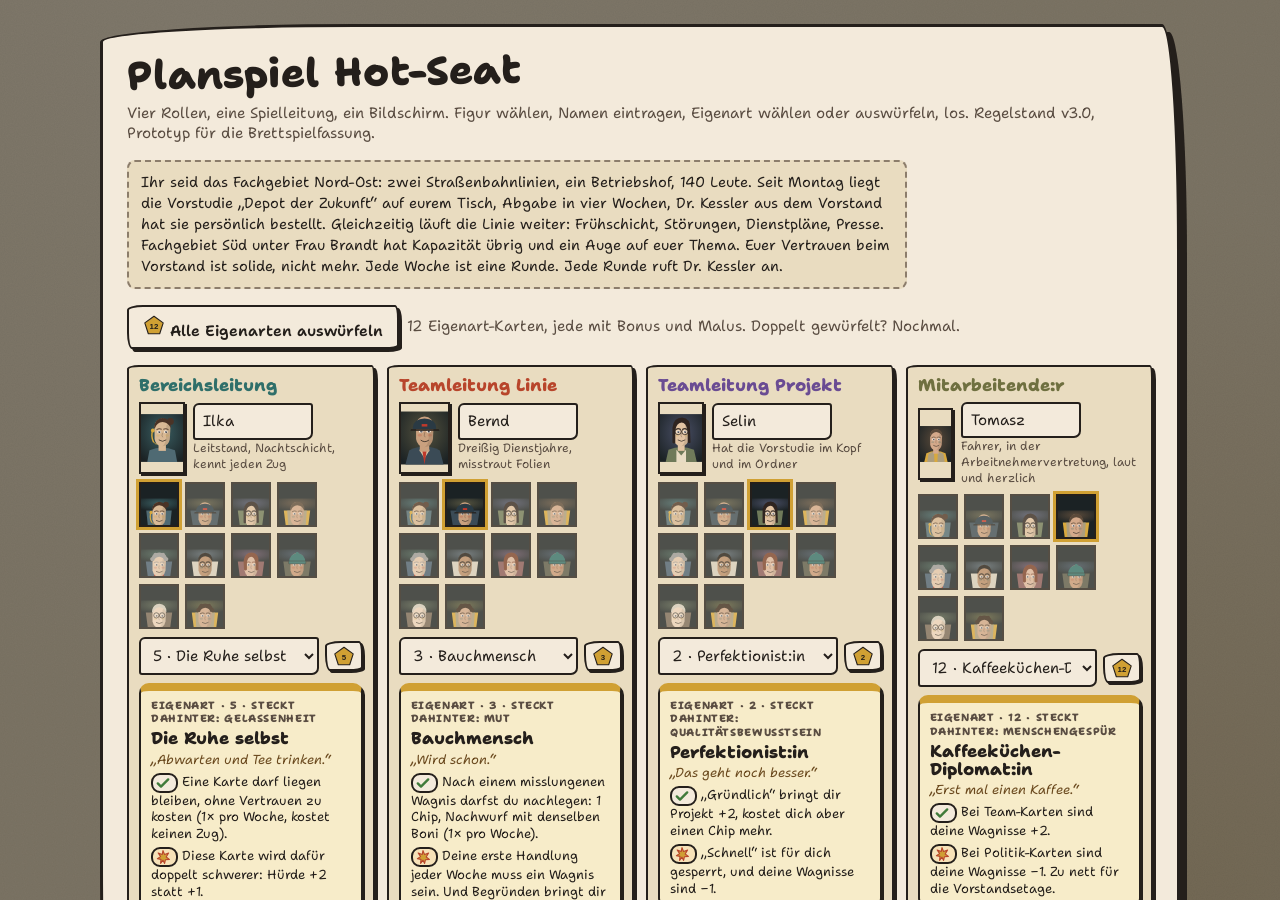
==== commit 147a750e: "BVG-Edition und Wording nach Kick-off - BVG-Edition (Entwurf): css/bvg.css als umschaltbarer Skin üb" ====
--- a/index.html
+++ b/index.html
@@ -6,8 +6,10 @@
 <style>[hidden]{display:none!important}</style>
 <title>Planspiel Hot-Seat</title>
 <meta name="claude:viewport-fit-sides" content="cover">
-<link rel="stylesheet" href="https://fonts.googleapis.com/css2?family=Shantell+Sans:ital,wght@0,400;0,600;0,800;1,400&display=swap">
+<link rel="stylesheet" href="https://fonts.googleapis.com/css2?family=Hind:wght@400;500;600;700&family=Shantell+Sans:ital,wght@0,400;0,600;0,800;1,400&display=swap">
 <link rel="stylesheet" href="css/spiel.css">
+<link rel="stylesheet" href="css/bvg.css">
+<script>/* Edition: ?edition=bvg oder Knopf, gemerkt im Browser */(function(){var c=document.documentElement.classList,q=null;try{q=new URLSearchParams(location.search).get("edition");if(q)localStorage.setItem("pl-edition",q);else q=localStorage.getItem("pl-edition")}catch(_){}if(q==="bvg")c.add("ed-bvg")})();</script>
 </head>
 <body>
 <div class="grain"></div>
--- a/css/bvg.css
+++ b/css/bvg.css
@@ -0,0 +1,108 @@
+/* BVG-Edition (Entwurf, Stufe 2 des CD-Vorschlags).
+   Liegt als Skin über dem Grunddesign „Pappe und Tinte“ und greift nur, wenn <html> die Klasse ed-bvg trägt
+   (Adresse ?edition=bvg oder Knopf „Edition“). Mechanik und Daten bleiben unberührt.
+   Farben aus den Design-Tokens von bvg.de (--bds-…), Stand 18.11.2026.
+   Schrift: Transit ist BVG-Hausschrift und nicht lizenziert. Ist sie auf dem Rechner installiert, wird sie genutzt,
+   sonst steht „Hind“ als Platzhalter (humanistische Grotesk, nahe an Transit/Frutiger). Vor dem Druck durch Transit ersetzen. */
+
+html.ed-bvg{
+  --bvg-gelb:#F0D722; --bvg-anthrazit:#252525; --bvg-grau-600:#424242; --bvg-grau-500:#585858; --bvg-grau-50:#CCCCCC; --bvg-grau-25:#E1E1E1; --bvg-grau-5:#F3F3F3;
+  --bvg-rot:#B3080E; --bvg-gruen:#2C633D; --bvg-blau:#2A4EC0;
+
+  /* Papier: heller und neutraler, damit das Gelb leuchtet. Körnung bleibt. */
+  --paper:#f4efe4; --paper-2:#fbf8f1; --card:#e9e1cf; --bone:#e1dccf;
+  /* Holzrahmen wird Haltestellentafel */
+  --wood:#2c2c2c; --wood-2:#252525;
+  /* Tinte wird Anthrazit */
+  --ink:#252525; --ink-soft:#585858; --line:#9a9a9a; --narr:#424242;
+  /* Senf wird BVG-Gelb */
+  --mustard:#F0D722; --accent:#F0D722;
+  --rust:#B3080E; --teal:#2C633D; --olive:#2C633D; --slate:#757575;
+  --good:#2C633D; --crit:#B3080E;
+  /* Kartentypen: BVG-Palette, bewusst ohne Verkehrsmittelfarben */
+  --t-stoerung:#B3080E; --t-team:#2C633D; --t-politik:#2A4EC0; --t-chance:#252525;
+  /* Spielfarben der vier Rollen */
+  --p1:#2A4EC0; --p2:#B3080E; --p3:#2C633D; --p4:#9a6a00;
+
+  --print:"Transit","Hind",Arial,sans-serif;
+}
+
+/* ---------- Typografie: Transit fürs Gedruckte, Handschrift fürs Geschriebene ---------- */
+html.ed-bvg body,
+html.ed-bvg button,html.ed-bvg input,html.ed-bvg select{font-family:var(--print)}
+html.ed-bvg body{font-size:15.5px}
+/* Was Menschen schreiben oder sagen, bleibt handschriftlich */
+html.ed-bvg .log,
+html.ed-bvg textarea,
+html.ed-bvg .lk .k,
+html.ed-bvg .kq,html.ed-bvg .kq2,
+html.ed-bvg .orow .ox,
+html.ed-bvg .prompt.narr,
+html.ed-bvg .mobox,html.ed-bvg .mobox button{font-family:var(--hand)}
+/* Transit hat kein 800, Bold reicht */
+html.ed-bvg .gc-title,html.ed-bvg .kcard .kt,html.ed-bvg .who .nm,html.ed-bvg .ov h1{letter-spacing:-.01em}
+
+/* ---------- Grund ---------- */
+html.ed-bvg body{background-image:radial-gradient(ellipse at 15% 0%,#faf7f0 0,transparent 55%),radial-gradient(ellipse at 90% 100%,#e6e1d6 0,transparent 55%)}
+html.ed-bvg .grain{opacity:.08}
+html.ed-bvg button:hover{background:#fffbe0}
+html.ed-bvg button.primary{background:var(--bvg-gelb);color:var(--bvg-anthrazit)}
+html.ed-bvg button.primary:hover{background:#f6e35c}
+html.ed-bvg button:focus-visible,html.ed-bvg input:focus-visible,html.ed-bvg select:focus-visible,html.ed-bvg textarea:focus-visible,html.ed-bvg [tabindex]:focus-visible{outline-color:var(--bvg-blau)}
+
+/* ---------- Brett: Rahmen wie eine Haltestellentafel, gelbe Kopfleiste ---------- */
+html.ed-bvg .board{border-color:var(--bvg-anthrazit);box-shadow:6px 7px 0 var(--bvg-anthrazit),inset 0 0 0 2px var(--bvg-gelb)}
+html.ed-bvg .wk.cur{background:#fdf5b8;outline-color:var(--bvg-gelb)}
+html.ed-bvg .wk .wp{color:var(--bvg-rot)}
+html.ed-bvg .track.v .cell{background:#e3ebe5}
+html.ed-bvg .track.v .cell.z-low{background:#f6d4d0}
+html.ed-bvg .track.v .cell.z-zero{background:#d98e8a}
+html.ed-bvg .track.p .cell.z-a{background:#fbf3c4}html.ed-bvg .track.p .cell.z-k{background:#f7ea8e}html.ed-bvg .track.p .cell.z-s{background:#f0d722}
+html.ed-bvg .track.p .cell.goal{box-shadow:inset 0 0 0 2px var(--bvg-anthrazit)}
+html.ed-bvg .cell .ms.got{color:var(--bvg-anthrazit);text-shadow:none}
+html.ed-bvg .track .okl{background:#e6efe8}
+
+/* Kartenrücken im Brett (SVG aus grafik.js): gelb mit anthrazitfarbener Zeichnung */
+html.ed-bvg .cback rect:first-of-type{fill:var(--bvg-gelb)}
+html.ed-bvg .cback rect:nth-of-type(2){stroke:var(--bvg-anthrazit)}
+html.ed-bvg .cback text{fill:var(--bvg-anthrazit);font-family:var(--print)}
+
+/* ---------- Tisch und Karten ---------- */
+html.ed-bvg .col.table{background:#dcdcd6;background-image:radial-gradient(ellipse at 30% 20%,#e8e8e3 0,transparent 60%)}
+html.ed-bvg .gcard .gc-to .tag,html.ed-bvg .tm.active,html.ed-bvg .mowas{background:#fdf5b8}
+html.ed-bvg .gcard.t-Chance .gc-head{background:var(--bvg-gelb);color:var(--bvg-anthrazit)}
+html.ed-bvg .gcard.sel{outline-color:var(--bvg-gelb)}
+html.ed-bvg .kcard.eig{background:#fdf6c9}
+html.ed-bvg .side.st,html.ed-bvg .sidetag.st{background:#fbeeb0}
+html.ed-bvg .orow:hover,html.ed-bvg .optc:hover{background:#fffbe0}
+html.ed-bvg .orow.wag{background:#f8f5ec}
+html.ed-bvg textarea.lernkarte,html.ed-bvg .lk .k{background:#fffbe0}
+html.ed-bvg .flash>div.good{background:#e0ece3}
+html.ed-bvg .flash>div.bad{background:#f6d4d0}
+html.ed-bvg .mobox,html.ed-bvg .mofoot{background:#fbf8f1}
+html.ed-bvg .mosl{border-color:var(--bvg-gruen);background:#e6efe8}
+html.ed-bvg .pill.k-boom{background:#fbeeb0}
+html.ed-bvg .ov{background:rgba(37,37,37,.6)}
+
+/* ---------- Edition-Kennzeichen ---------- */
+html.ed-bvg #btn-ed,html.ed-bvg #ed-sel{background:var(--bvg-gelb);color:var(--bvg-anthrazit)}
+
+/* ---------- Druckbogen ---------- */
+html.ed-bvg body.druck{background:#c9c9c4}
+html.ed-bvg .sheet{background:#fffefb}
+html.ed-bvg .pc.gcard.t-Chance .gc-head{background:var(--bvg-gelb);color:var(--bvg-anthrazit)}
+/* Rückseiten: Ereignisse gelb wie Fahrzeuge und Haltestellenschilder */
+html.ed-bvg .pc.back{background:var(--bvg-gelb);color:var(--bvg-anthrazit)}
+html.ed-bvg .pc.back::after{border-color:var(--bvg-anthrazit)}
+html.ed-bvg .pc.back.b-folge{background:var(--bvg-anthrazit);color:var(--bvg-gelb);background-image:repeating-linear-gradient(-45deg,transparent 0 4mm,rgba(240,215,34,.10) 4mm 8mm)}
+html.ed-bvg .pc.back.b-folge::after{border-color:var(--bvg-gelb)}
+html.ed-bvg .pc.back.b-eig{background:#fbeeb0;color:var(--bvg-anthrazit)}
+html.ed-bvg .pc.back.b-goal{background:var(--bvg-anthrazit);color:var(--bvg-gelb);box-shadow:inset 0 0 0 2.5mm var(--bvg-anthrazit),inset 0 0 0 5mm var(--pc)}
+html.ed-bvg .pc.back.b-goal::after{border-color:var(--bvg-gelb)}
+html.ed-bvg .pc.back.b-moon{background:var(--bvg-grau-600);color:var(--bvg-grau-5);box-shadow:inset 0 0 0 2.5mm var(--bvg-grau-600),inset 0 0 0 5mm var(--pc)}
+html.ed-bvg .pc.back.b-moon::after{border-color:var(--bvg-grau-5)}
+html.ed-bvg .pc.kc.eig{background:#fdf6c9}
+html.ed-bvg .pc.kc.goal{background:#f3efe6}
+html.ed-bvg .po{background:#fffdf6}
+html.ed-bvg .po.wag{background:#f8f5ec}
+html.ed-bvg .cutline span{background:#fffefb}
